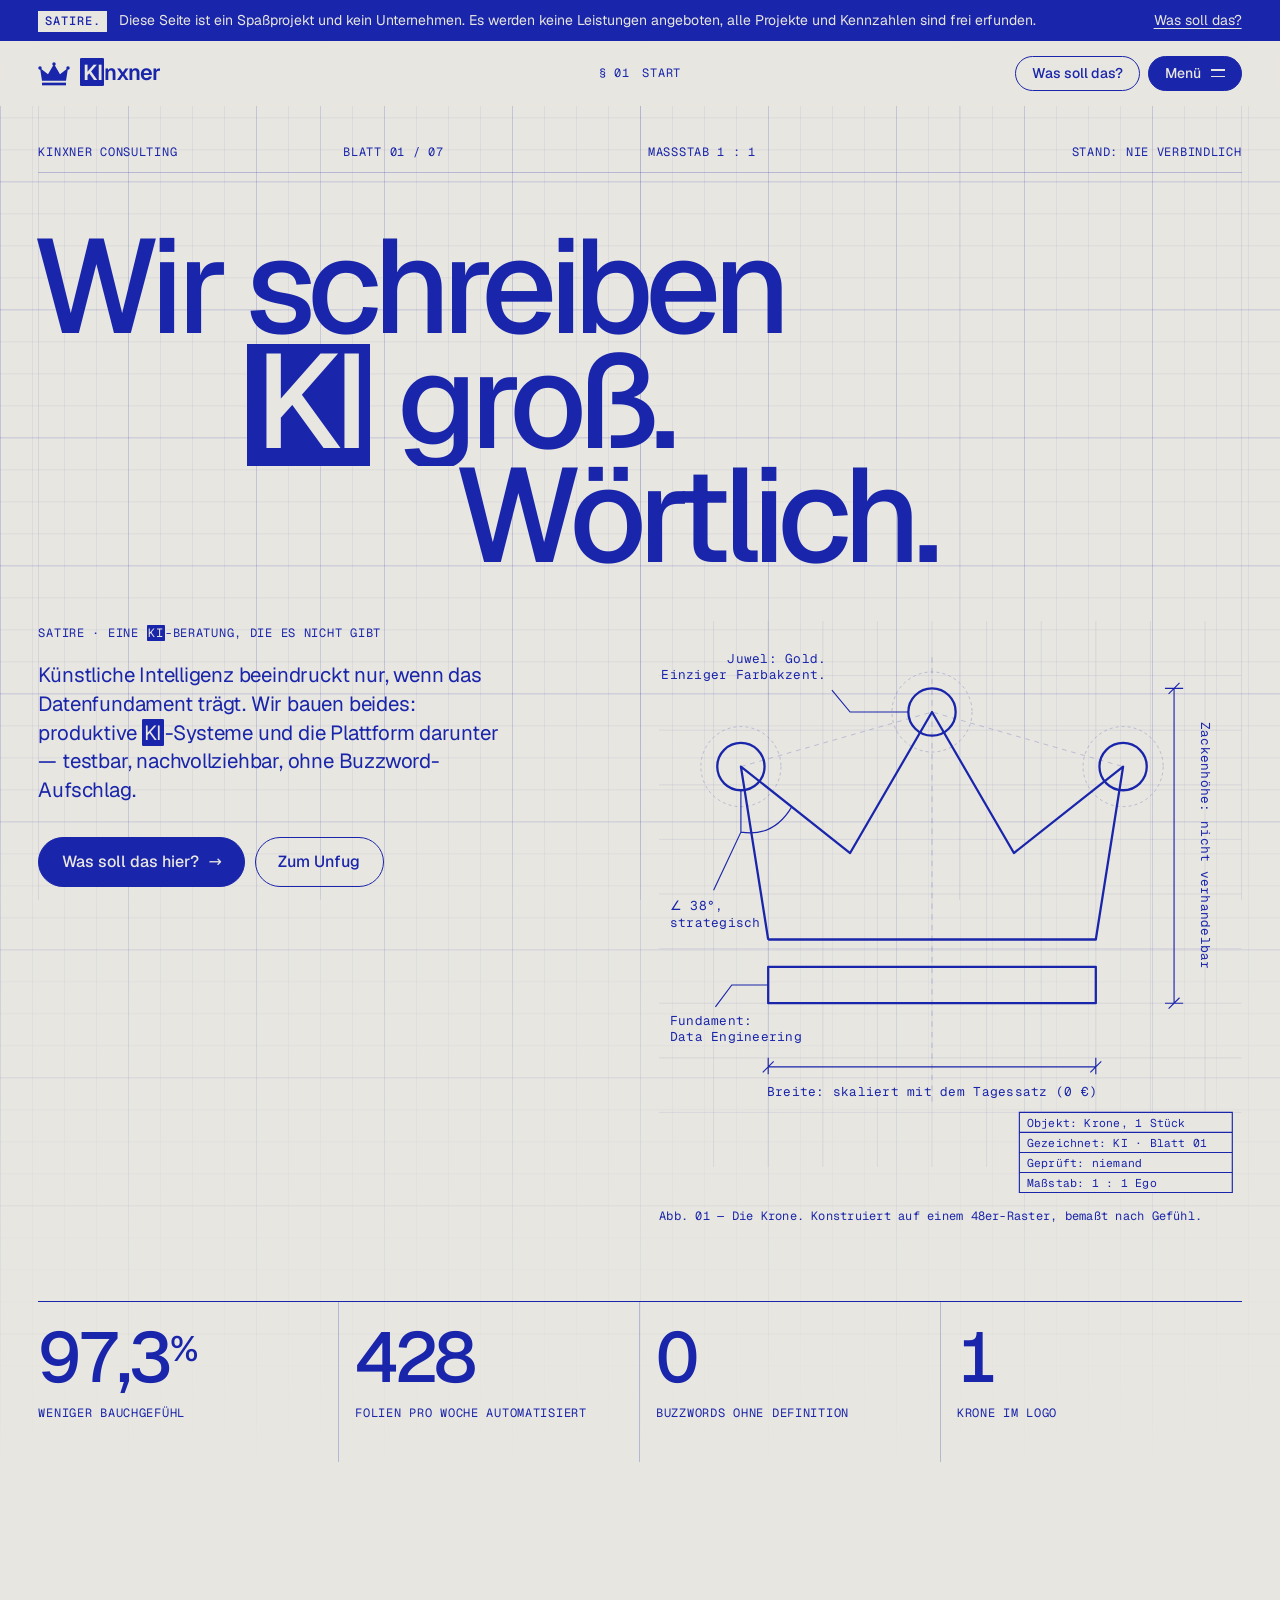
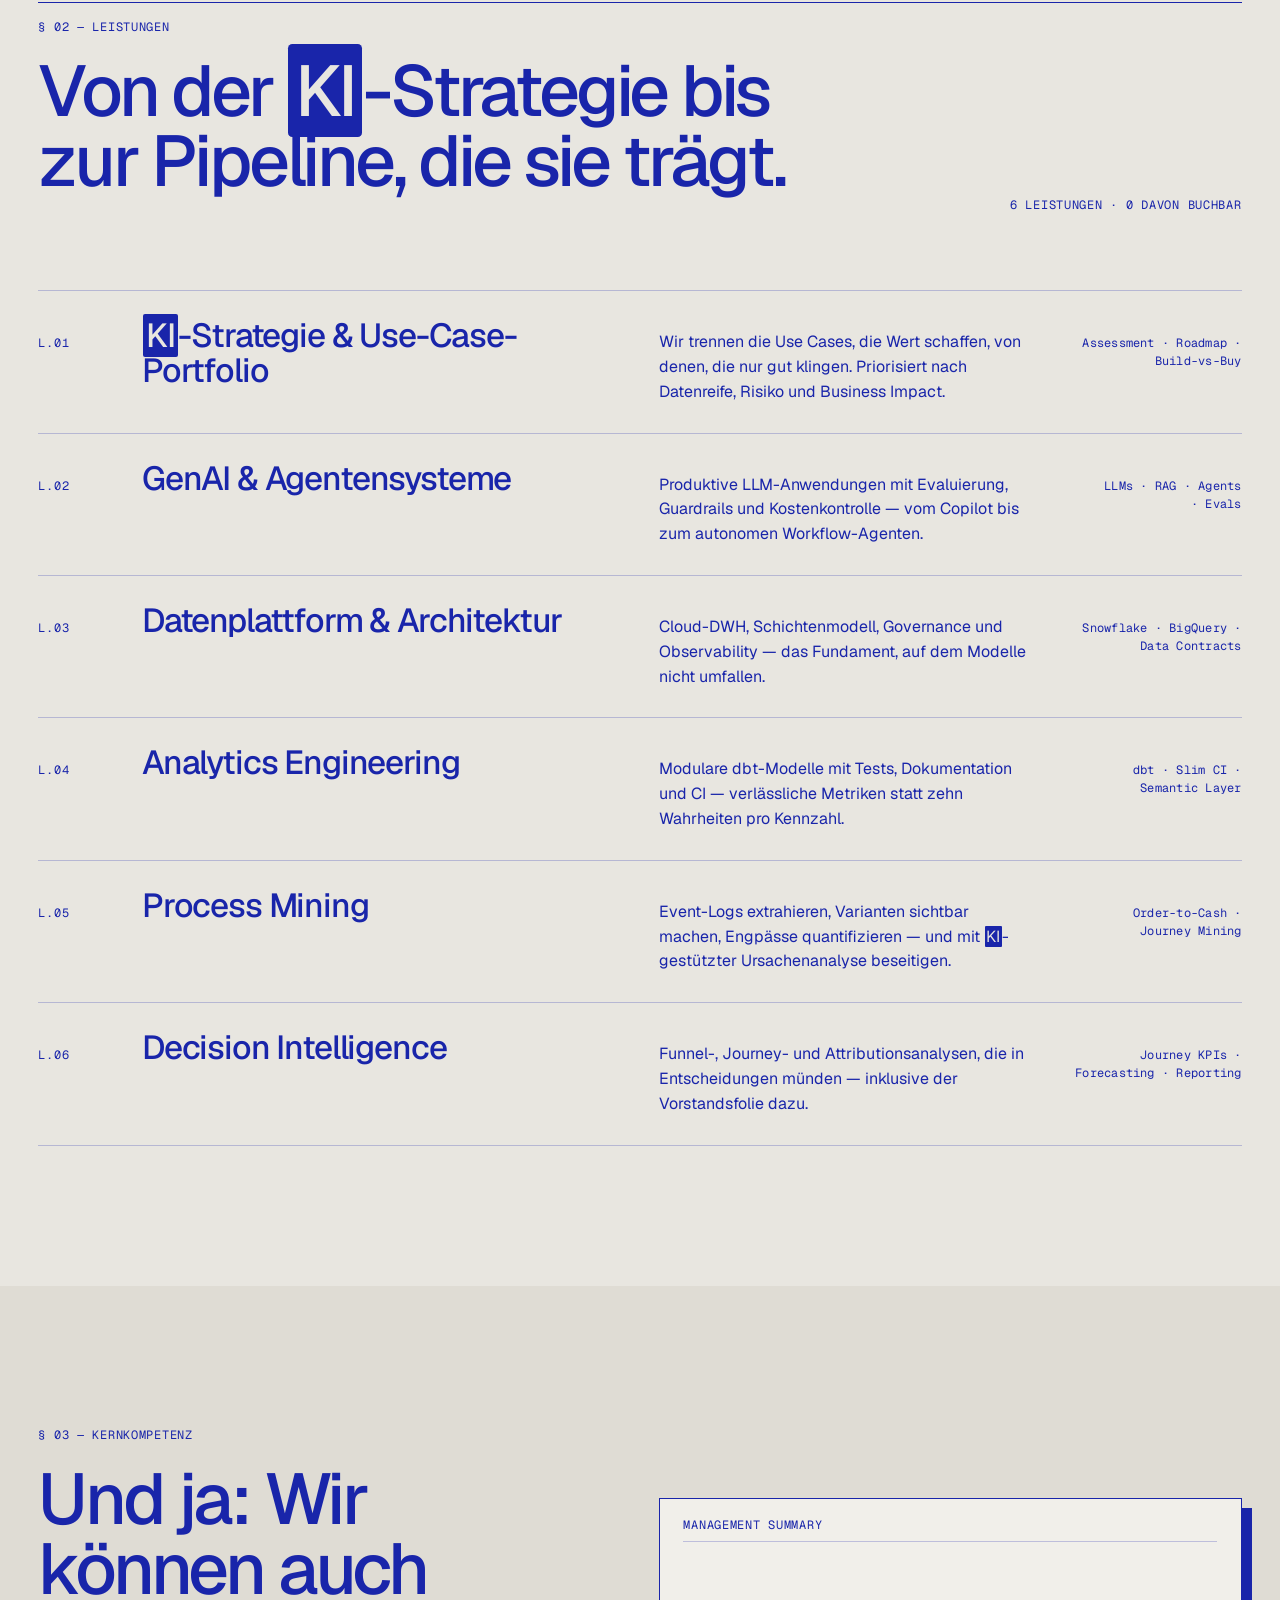
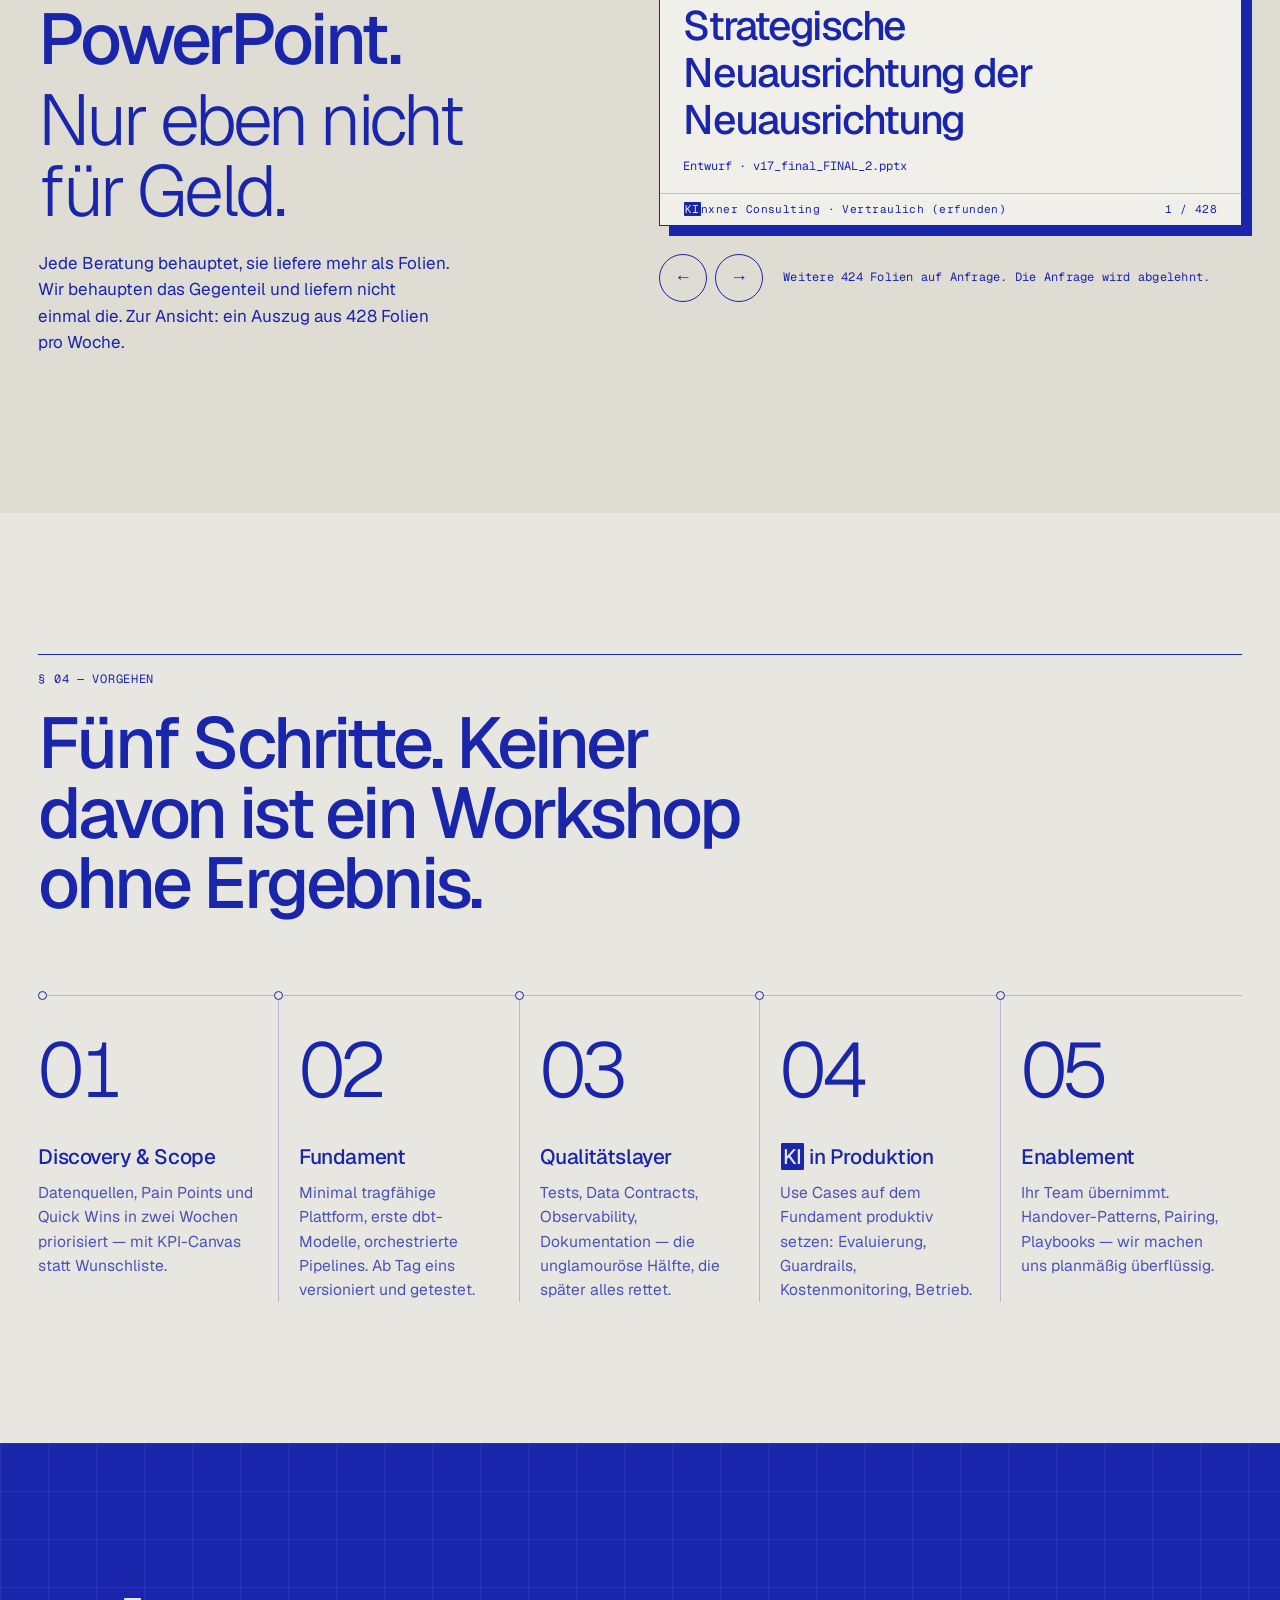
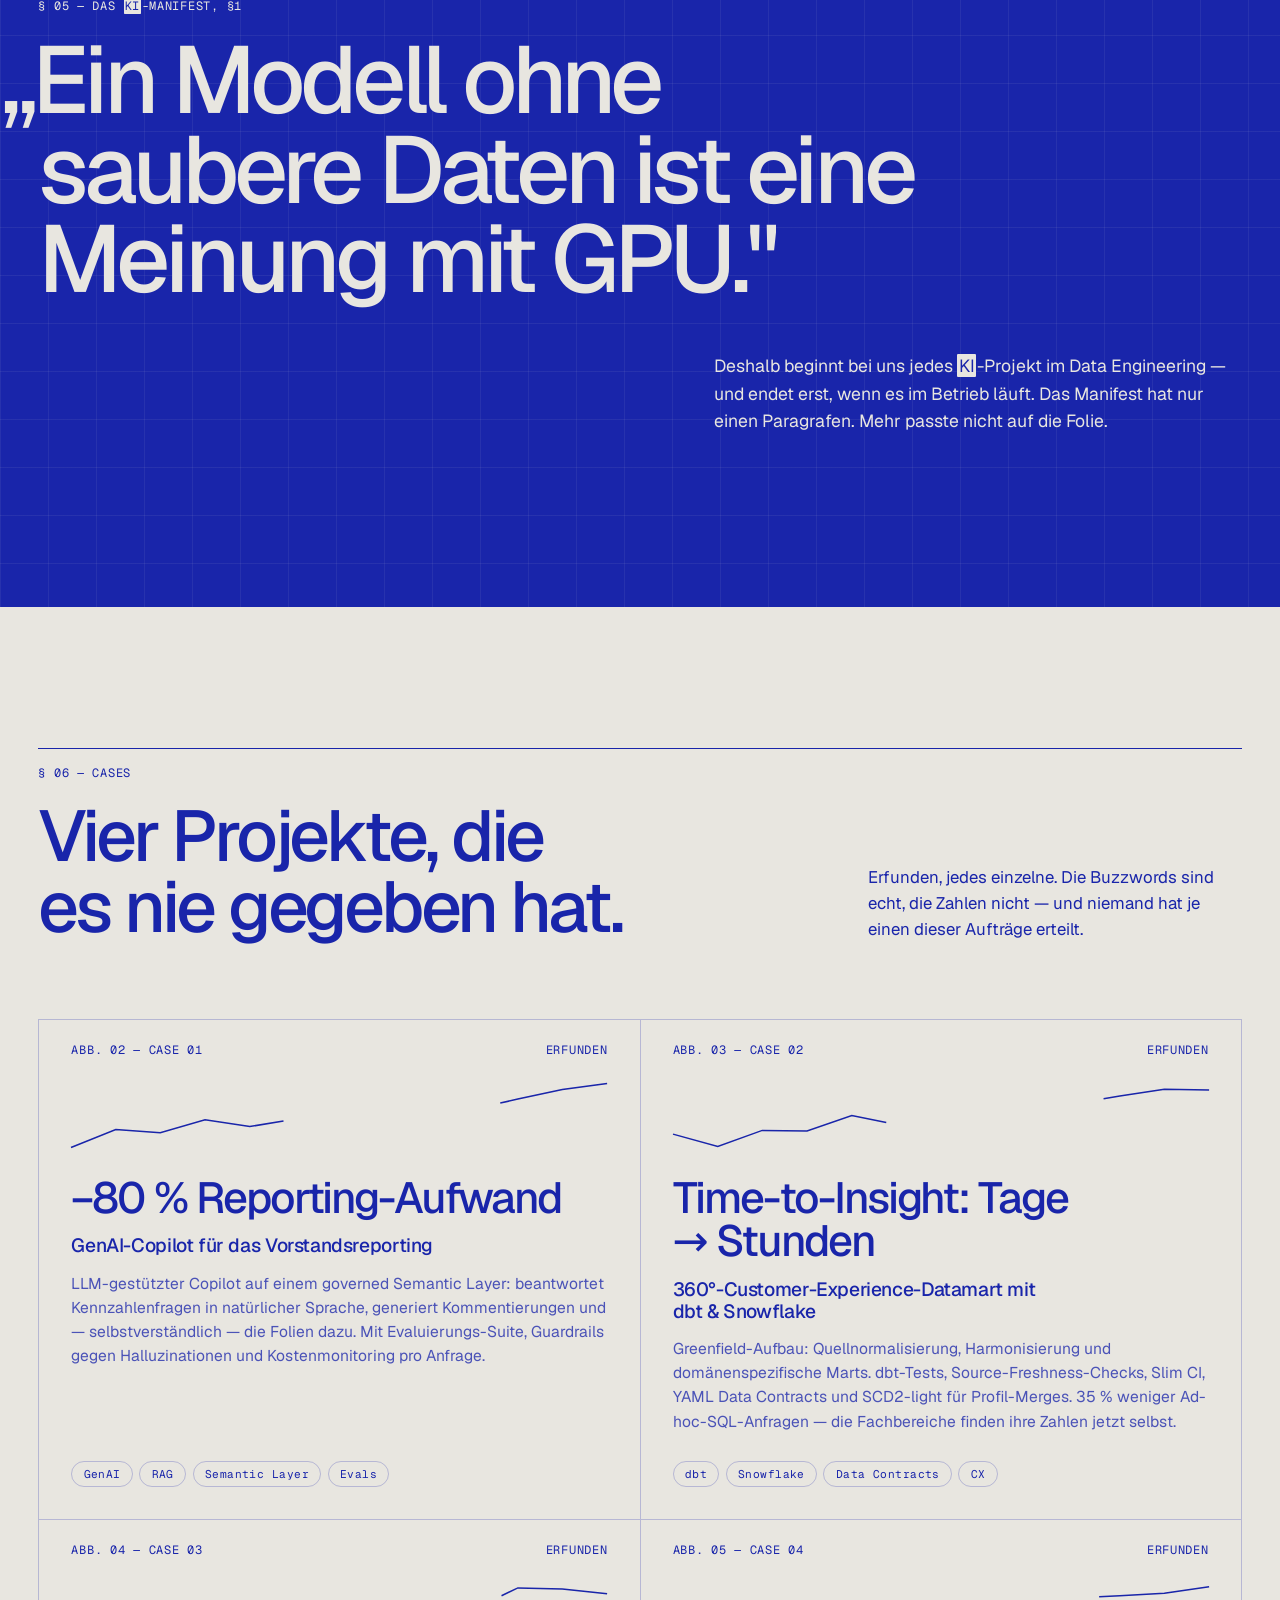
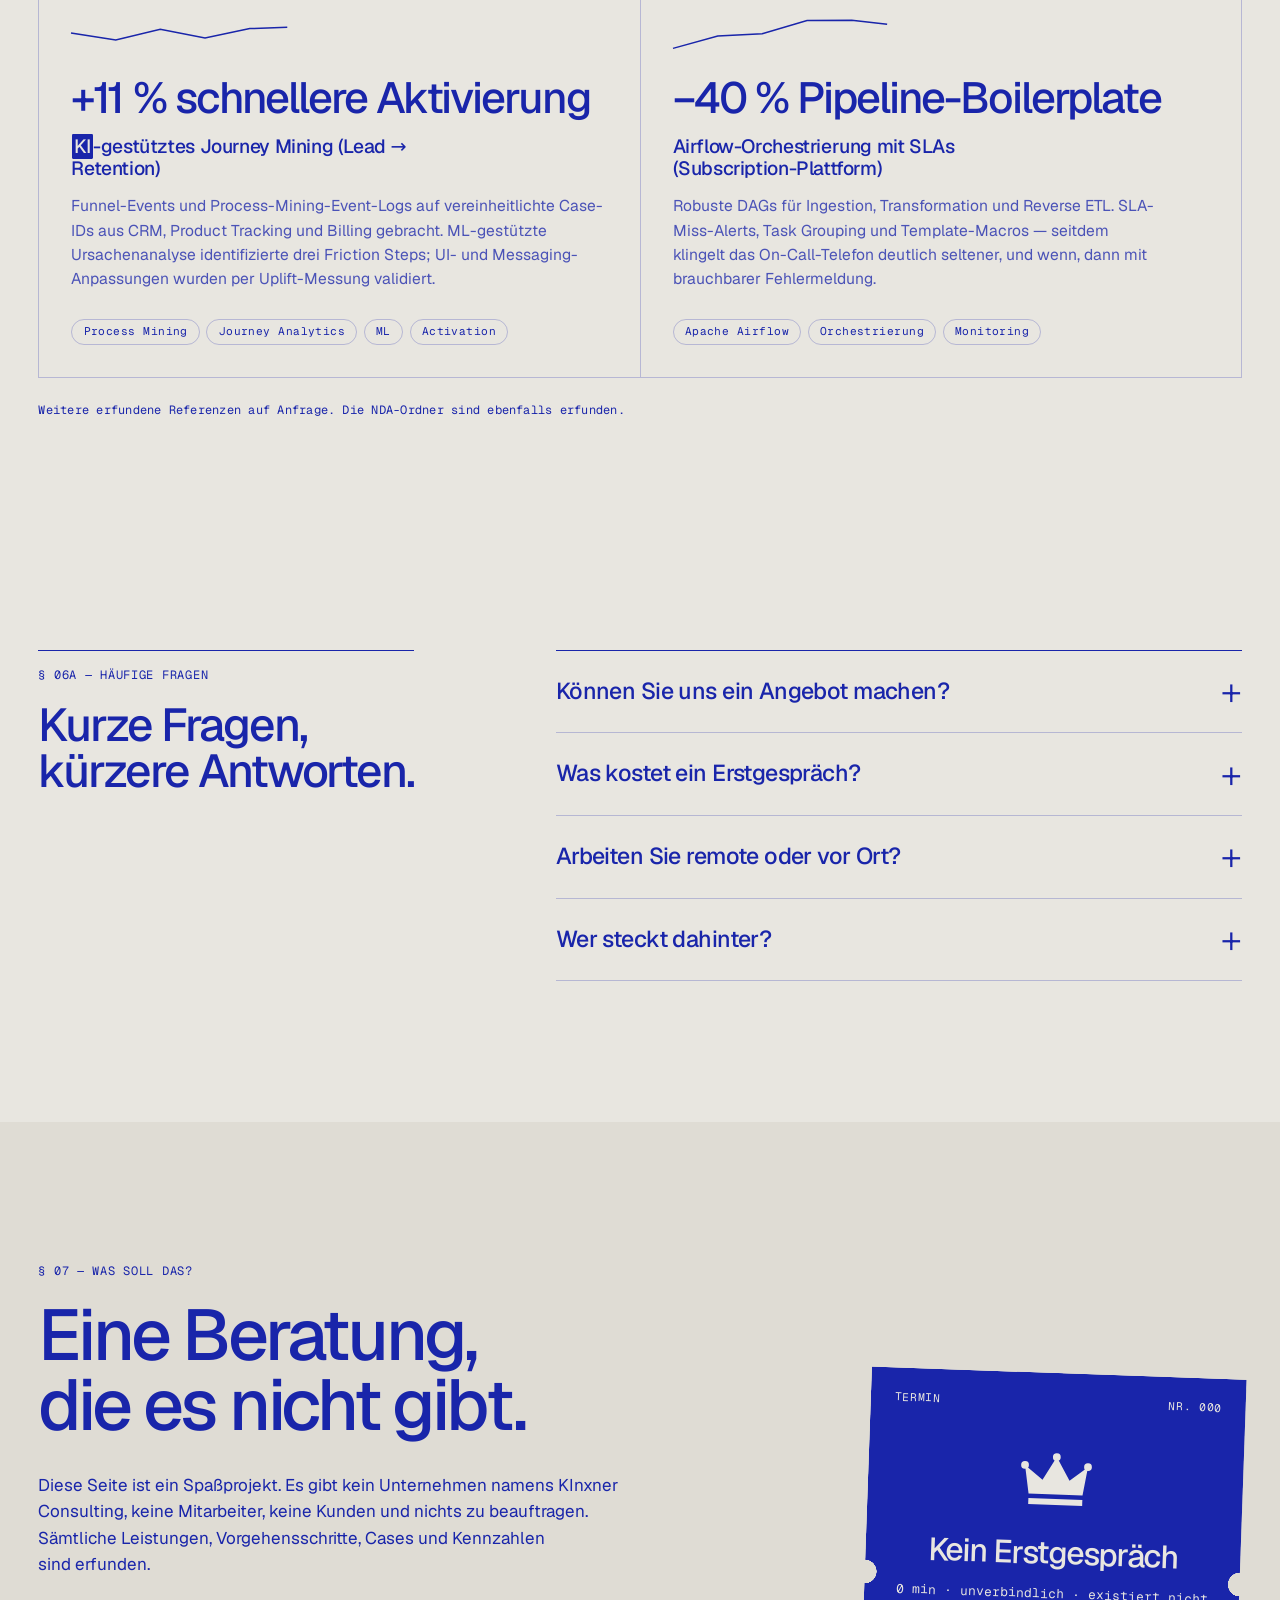
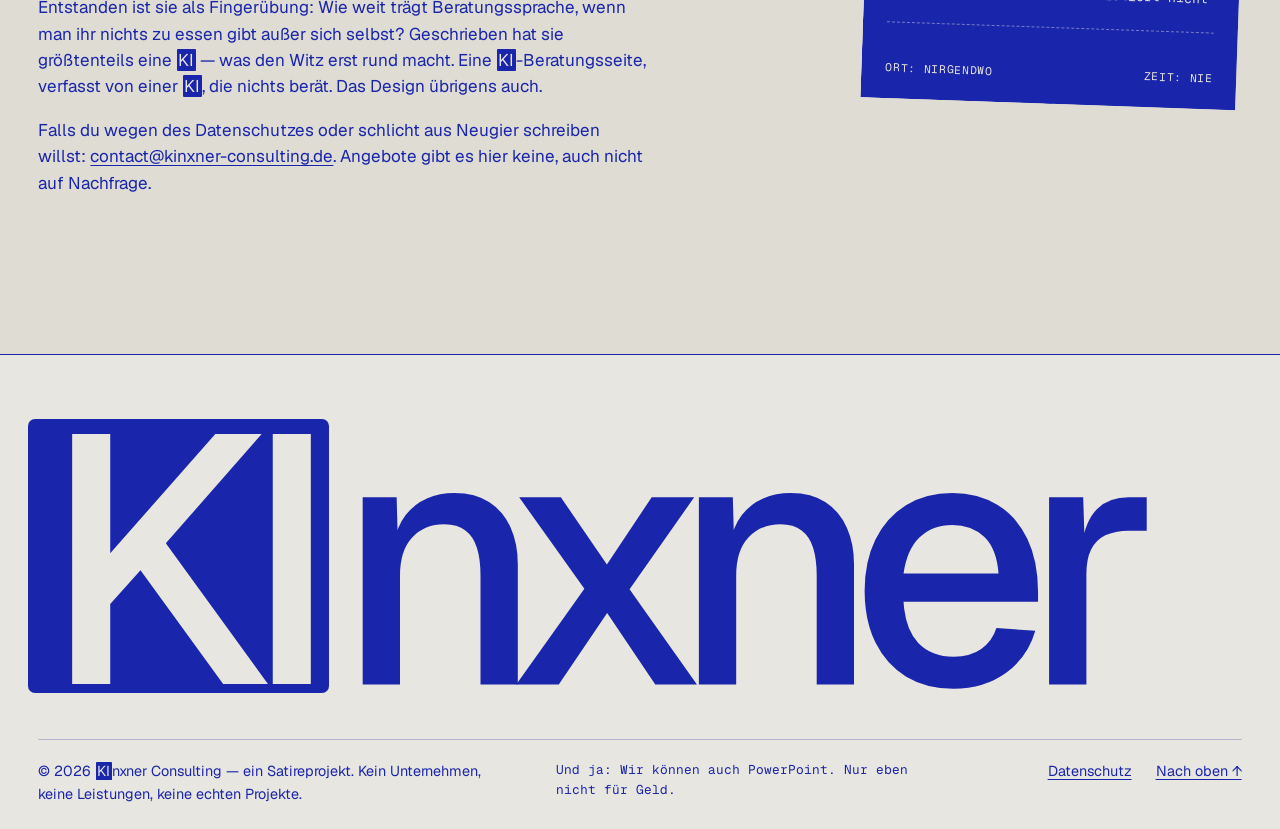
==== index.html @ 02dab85d "Redesign: Blaupause einer Beratung, die es nicht gibt Kompletter Neuentwurf nach dem Vorbild eines A" ====
<!DOCTYPE html>
<html lang="de">
<head>
  <meta charset="UTF-8" />
  <meta name="viewport" content="width=device-width,initial-scale=1" />
  <title>KInxner Consulting — Satire. Eine Beratung, die es nicht gibt.</title>
  <meta name="description" content="Satirisches Spaßprojekt: die Website einer KI-Beratung, die es nicht gibt. Kein Unternehmen, keine Leistungen, keine echten Projekte. Entstanden als Fingerübung mit Claude." />
  <link rel="canonical" href="https://kinxner-consulting.de/" />
  <!-- Eigentumsnachweis fuer die Google Search Console.
       Muss dauerhaft im <head> der Startseite bleiben: Google prueft das Tag
       spaeter erneut, und ohne die Verifizierung verliert die OAuth-App ihre
       Authorized Domain. Nicht entfernen. -->
  <meta name="google-site-verification" content="37TVtqb3Z6b---uzSy0M3xMzxqpeBndF286Ku5GI4yU" />
  <meta name="color-scheme" content="light" />
  <meta name="theme-color" content="#E8E6E0" />
  <!-- Open Graph -->
  <meta property="og:site_name" content="KInxner Consulting" />
  <meta property="og:url" content="https://kinxner-consulting.de/" />
  <meta property="og:title" content="KInxner Consulting — Satire. Eine Beratung, die es nicht gibt." />
  <meta property="og:description" content="Ein Spaßprojekt: Beratungssprache bis zum Anschlag, ohne Beratung dahinter. Kein Unternehmen, keine Leistungen, alle Projekte erfunden." />
  <meta property="og:type" content="website" />
  <meta property="og:image" content="https://kinxner-consulting.de/assets/img/og-image.png" />
  <meta property="og:image:width" content="1200" />
  <meta property="og:image:height" content="630" />
  <meta property="og:image:alt" content="KInxner Consulting – Krone als Blaupause, mit dem Hinweis: Satire, eine Beratung, die es nicht gibt" />
  <meta name="twitter:card" content="summary_large_image" />
  <link rel="preload" href="assets/fonts/geist-latin.woff2" as="font" type="font/woff2" crossorigin />
  <link rel="stylesheet" href="assets/css/style.css" />
  <link rel="icon" href="favicon.svg" type="image/svg+xml" />
  <link rel="icon" type="image/png" sizes="32x32" href="assets/img/favicon-32.png" />
  <link rel="apple-touch-icon" href="assets/img/apple-touch-icon.png" />
  <script>document.documentElement.classList.add('js');</script>
</head>
<body>
  <a class="skip-link" href="#main">Zum Inhalt springen</a>

  <!-- Satire-Hinweis: steht bewusst vor allem anderen und liegt auch über dem Intro. -->
  <aside class="satire-bar" aria-label="Satire-Hinweis">
    <p class="wrap">
      <strong>Satire.</strong>
      <span>Diese Seite ist ein Spaßprojekt und kein Unternehmen. Es werden keine Leistungen angeboten, alle Projekte und Kennzahlen sind frei erfunden.</span>
      <a href="#was-soll-das">Was soll das?</a>
    </p>
  </aside>

  <header class="site-header" id="siteHeader">
    <div class="wrap header-inner">
      <a href="#top" class="brand" aria-label="KInxner Consulting – Startseite">
        <svg class="crown brand__crown" id="brandCrown" viewBox="0 0 48 40" aria-hidden="true" focusable="false">
          <use href="#crown-mark" />
        </svg>
        <span class="brand__word"><span class="ki">KI</span>nxner</span>
      </a>
      <p class="header-index" aria-hidden="true"><span id="sectionIndex">§ 01</span> <span id="sectionName">Start</span></p>
      <div class="header-actions">
        <a href="#was-soll-das" class="pill">Was soll das?</a>
        <button class="menu-btn" id="menuBtn" aria-controls="menuPanel" aria-expanded="false">
          <span class="menu-btn__label">Menü</span>
          <span class="menu-btn__icon" aria-hidden="true"></span>
        </button>
      </div>
    </div>
  </header>

  <nav class="menu" id="menuPanel" aria-label="Hauptnavigation" hidden>
    <div class="menu__inner">
      <p class="label menu__label">Inhaltsverzeichnis <span>· 7 Blätter, 0 Angebote</span></p>
      <ol class="menu__list">
        <li><a href="#services"><span class="menu__no">02</span>Leistungen</a></li>
        <li><a href="#powerpoint"><span class="menu__no">03</span>PowerPoint</a></li>
        <li><a href="#approach"><span class="menu__no">04</span>Vorgehen</a></li>
        <li><a href="#manifest"><span class="menu__no">05</span>Manifest</a></li>
        <li><a href="#cases"><span class="menu__no">06</span>Cases</a></li>
        <li><a href="#was-soll-das"><span class="menu__no">07</span>Was soll das?</a></li>
      </ol>
      <p class="menu__foot label">contact@kinxner-consulting.de — Angebote gibt es keine.</p>
    </div>
  </nav>

  <!-- Die Krone, einmal definiert. Konstruktion: docs/redesign/crown.md -->
  <svg width="0" height="0" class="sr-only" aria-hidden="true" focusable="false">
    <defs>
      <g id="crown-mark">
        <path d="M6 31 3 12l12 9.5L24 6l9 15.5L45 12l-3 19Z" />
        <circle cx="3" cy="12" r="2.6" />
        <circle cx="45" cy="12" r="2.6" />
        <circle class="crown__jewel" cx="24" cy="6" r="2.6" />
        <rect x="6" y="34" width="36" height="4" />
      </g>
    </defs>
  </svg>

  <main id="main">

    <!-- ============ 01 HERO ============ -->
    <section class="hero" id="top" data-index="01" data-name="Start" aria-labelledby="hero-title">
      <canvas class="hero__gl" id="heroGl" aria-hidden="true"></canvas>
      <div class="wrap hero__inner">
        <div class="sheet-meta" aria-hidden="true">
          <span>KInxner Consulting</span>
          <span>Blatt 01 / 07</span>
          <span>Maßstab 1 : 1</span>
          <span>Stand: nie verbindlich</span>
        </div>

        <h1 id="hero-title" class="hero__title">
          <span class="line"><span>Wir schreiben</span></span>
          <span class="line"><span><span class="ki">KI</span> groß.</span></span>
          <span class="line"><span>Wörtlich.</span></span>
        </h1>

        <div class="hero__grid">
          <div class="hero__copy">
            <p class="label">Satire · Eine <span class="ki">KI</span>-Beratung, die es nicht gibt</p>
            <p class="lead">
              Künstliche Intelligenz beeindruckt nur, wenn das Datenfundament trägt.
              Wir bauen beides: produktive <span class="ki">KI</span>-Systeme und die Plattform darunter —
              testbar, nachvollziehbar, ohne Buzzword-Aufschlag.
            </p>
            <div class="cta-group">
              <a href="#was-soll-das" class="btn btn--solid">Was soll das hier? <span aria-hidden="true">→</span></a>
              <a href="#services" class="btn btn--line">Zum Unfug</a>
            </div>
          </div>

          <figure class="blueprint" aria-labelledby="bp-caption">
            <svg class="blueprint__svg" viewBox="0 0 640 632" role="img" aria-labelledby="bp-title">
              <title id="bp-title">Konstruktionszeichnung der KInxner-Krone mit Bemaßung</title>
              <g class="bp-grid" aria-hidden="true">
                <path d="M0 60H640M0 120H640M0 180H640M0 240H640M0 300H640M0 360H640M0 420H640M0 480H640M0 540H640M60 0V600M120 0V600M180 0V600M240 0V600M300 0V600M360 0V600M420 0V600M480 0V600M540 0V600M600 0V600" />
              </g>
              <g class="bp-construct" aria-hidden="true">
                <circle cx="300" cy="100" r="44" pathLength="1" />
                <circle cx="90" cy="160" r="44" pathLength="1" />
                <circle cx="510" cy="160" r="44" pathLength="1" />
                <path d="M90 160 300 100 510 160" pathLength="1" />
                <path d="M300 40V530" pathLength="1" />
              </g>
              <g class="bp-crown">
                <path class="bp-body" d="M120 350 90 160l120 95 90-155 90 155 120-95-30 190Z" pathLength="1" />
                <circle cx="90" cy="160" r="26" pathLength="1" />
                <circle cx="510" cy="160" r="26" pathLength="1" />
                <circle class="bp-jewel" cx="300" cy="100" r="26" pathLength="1" />
                <rect x="120" y="380" width="360" height="40" pathLength="1" />
              </g>
              <g class="bp-dims" aria-hidden="true">
                <path d="M120 480V498M480 480V498M120 490H480M114 496l12-12M474 496l12-12" />
                <path d="M566 74V420M556 74H576M556 420H576M560 80l12-12M560 426l12-12" />
                <path d="M274 100H210L190 76" />
                <path d="M120 400H80L62 424" />
                <path d="M90 186V232Q126 238 146 204M90 232 60 296" />
              </g>
              <g class="bp-labels">
                <text x="300" y="522" text-anchor="middle">Breite: skaliert mit dem Tagessatz (0 €)</text>
                <text x="596" y="247" transform="rotate(90 596 247)" text-anchor="middle">Zackenhöhe: nicht verhandelbar</text>
                <text x="184" y="46" text-anchor="end">Juwel: Gold.</text>
                <text x="184" y="64" text-anchor="end" class="bp-minor">Einziger Farbakzent.</text>
                <text x="12" y="444">Fundament:</text>
                <text x="12" y="462">Data Engineering</text>
                <text x="12" y="318" class="bp-minor">∠ 38°,</text>
                <text x="12" y="336" class="bp-minor">strategisch</text>
              </g>
              <g class="bp-titleblock" aria-hidden="true">
                <path d="M396 540H630V628H396ZM396 562H630M396 584H630M396 606H630" />
                <text x="404" y="556">Objekt: Krone, 1 Stück</text>
                <text x="404" y="578">Gezeichnet: KI · Blatt 01</text>
                <text x="404" y="600">Geprüft: niemand</text>
                <text x="404" y="622">Maßstab: 1 : 1 Ego</text>
              </g>
            </svg>
            <figcaption id="bp-caption" class="label">Abb. 01 — Die Krone. Konstruiert auf einem 48er-Raster, bemaßt nach Gefühl.</figcaption>
          </figure>
        </div>

        <dl class="stats" aria-label="Frei erfundene Kennzahlen">
          <div class="stat">
            <dt>weniger Bauchgefühl</dt>
            <dd><span class="stat__num" data-count="97.3" data-decimals="1">97,3</span><span class="stat__unit">%</span></dd>
          </div>
          <div class="stat">
            <dt>Folien pro Woche automatisiert</dt>
            <dd><span class="stat__num" data-count="428">428</span></dd>
          </div>
          <div class="stat">
            <dt>Buzzwords ohne Definition</dt>
            <dd><span class="stat__num" data-count="0">0</span></dd>
          </div>
          <div class="stat">
            <dt>Krone im Logo</dt>
            <dd><span class="stat__num" data-count="1">1</span></dd>
          </div>
        </dl>
      </div>
    </section>

    <!-- ============ 02 LEISTUNGEN ============ -->
    <section id="services" class="section" data-index="02" data-name="Leistungen" aria-labelledby="services-title">
      <div class="wrap">
        <div class="section-head">
          <p class="label reveal">§ 02 — Leistungen</p>
          <h2 id="services-title" class="reveal">Von der <span class="ki">KI</span>-Strategie bis zur Pipeline, die sie trägt.</h2>
          <p class="section-head__aside label reveal">6 Leistungen · 0 davon buchbar</p>
        </div>
        <ol class="services" role="list">
          <li class="service reveal">
            <span class="service__no">L.01</span>
            <h3 class="service__title"><span class="ki">KI</span>-Strategie &amp; Use-Case-Portfolio</h3>
            <p class="service__desc">Wir trennen die Use Cases, die Wert schaffen, von denen, die nur gut klingen. Priorisiert nach Datenreife, Risiko und Business Impact.</p>
            <p class="service__tags">Assessment · Roadmap · Build-vs-Buy</p>
          </li>
          <li class="service reveal">
            <span class="service__no">L.02</span>
            <h3 class="service__title">GenAI &amp; Agentensysteme</h3>
            <p class="service__desc">Produktive LLM-Anwendungen mit Evaluierung, Guardrails und Kostenkontrolle — vom Copilot bis zum autonomen Workflow-Agenten.</p>
            <p class="service__tags">LLMs · RAG · Agents · Evals</p>
          </li>
          <li class="service reveal">
            <span class="service__no">L.03</span>
            <h3 class="service__title">Datenplattform &amp; Architektur</h3>
            <p class="service__desc">Cloud-DWH, Schichtenmodell, Governance und Observability — das Fundament, auf dem Modelle nicht umfallen.</p>
            <p class="service__tags">Snowflake · BigQuery · Data Contracts</p>
          </li>
          <li class="service reveal">
            <span class="service__no">L.04</span>
            <h3 class="service__title">Analytics Engineering</h3>
            <p class="service__desc">Modulare dbt-Modelle mit Tests, Dokumentation und CI — verlässliche Metriken statt zehn Wahrheiten pro Kennzahl.</p>
            <p class="service__tags">dbt · Slim CI · Semantic Layer</p>
          </li>
          <li class="service reveal">
            <span class="service__no">L.05</span>
            <h3 class="service__title">Process Mining</h3>
            <p class="service__desc">Event-Logs extrahieren, Varianten sichtbar machen, Engpässe quantifizieren — und mit <span class="ki">KI</span>-gestützter Ursachenanalyse beseitigen.</p>
            <p class="service__tags">Order-to-Cash · Journey Mining</p>
          </li>
          <li class="service reveal">
            <span class="service__no">L.06</span>
            <h3 class="service__title">Decision Intelligence</h3>
            <p class="service__desc">Funnel-, Journey- und Attributionsanalysen, die in Entscheidungen münden — inklusive der Vorstandsfolie dazu.</p>
            <p class="service__tags">Journey KPIs · Forecasting · Reporting</p>
          </li>
        </ol>
      </div>
    </section>

    <!-- ============ 03 POWERPOINT ============ -->
    <section id="powerpoint" class="section section--ppt" data-index="03" data-name="PowerPoint" aria-labelledby="ppt-title">
      <div class="wrap ppt">
        <div class="ppt__copy">
          <p class="label reveal">§ 03 — Kernkompetenz</p>
          <h2 id="ppt-title" class="ppt__title reveal">Und ja: Wir können auch PowerPoint.</h2>
          <p class="ppt__punch reveal">Nur eben nicht für Geld.</p>
          <p class="reveal">Jede Beratung behauptet, sie liefere mehr als Folien. Wir behaupten das Gegenteil und liefern nicht einmal die. Zur Ansicht: ein Auszug aus 428 Folien pro Woche.</p>
        </div>

        <div class="deck reveal" id="deck">
          <div class="deck__frame">
            <div class="deck__slides" aria-live="polite">
              <article class="slide is-active" aria-roledescription="Folie" aria-label="Folie 1 von 4">
                <p class="slide__kicker">Management Summary</p>
                <h3 class="slide__h">Strategische Neuausrichtung der Neuausrichtung</h3>
                <p class="slide__sub">Entwurf · v17_final_FINAL_2.pptx</p>
              </article>
              <article class="slide" aria-roledescription="Folie" aria-label="Folie 2 von 4" hidden>
                <p class="slide__kicker">Priorisierung</p>
                <div class="matrix" aria-label="Zwei-mal-zwei-Matrix">
                  <span class="matrix__q">Quick Wins</span>
                  <span class="matrix__q">Big Bets</span>
                  <span class="matrix__q">Folien</span>
                  <span class="matrix__q matrix__q--hot">Noch mehr Folien</span>
                  <span class="matrix__ax matrix__ax--x">Wirkung →</span>
                  <span class="matrix__ax matrix__ax--y">Aufwand →</span>
                </div>
              </article>
              <article class="slide" aria-roledescription="Folie" aria-label="Folie 3 von 4" hidden>
                <p class="slide__kicker">Folien pro Woche, indexiert</p>
                <svg class="slide__chart" viewBox="0 0 300 150" role="img" aria-label="Balkendiagramm, dessen Balken zufällig eine Krone bilden">
                  <path class="chart-axis" d="M20 130H290" />
                  <rect x="40" y="60" width="34" height="70" />
                  <rect x="88" y="92" width="34" height="38" />
                  <rect x="136" y="20" width="34" height="110" class="chart-peak" />
                  <rect x="184" y="92" width="34" height="38" />
                  <rect x="232" y="60" width="34" height="70" />
                </svg>
                <p class="slide__note">Abb. 3: Wachstum. Achsen bewusst unbeschriftet. Ähnlichkeit mit einer Krone rein zufällig.</p>
              </article>
              <article class="slide" aria-roledescription="Folie" aria-label="Folie 4 von 4" hidden>
                <p class="slide__kicker">Nächste Schritte</p>
                <ul class="slide__list">
                  <li>Folgetermin vereinbaren</li>
                  <li>Folgetermin für den Folgetermin vereinbaren</li>
                  <li>Folie 5 erstellen</li>
                </ul>
              </article>
            </div>
            <p class="deck__foot"><span><span class="ki">KI</span>nxner Consulting · Vertraulich (erfunden)</span><span id="deckCount">1 / 428</span></p>
          </div>
          <div class="deck__controls">
            <button class="deck__btn" id="deckPrev" aria-label="Vorherige Folie">←</button>
            <button class="deck__btn" id="deckNext" aria-label="Nächste Folie">→</button>
            <span class="label deck__hint">Weitere 424 Folien auf Anfrage. Die Anfrage wird abgelehnt.</span>
          </div>
        </div>
      </div>
    </section>

    <!-- ============ 04 VORGEHEN ============ -->
    <section id="approach" class="section" data-index="04" data-name="Vorgehen" aria-labelledby="approach-title">
      <div class="wrap">
        <div class="section-head">
          <p class="label reveal">§ 04 — Vorgehen</p>
          <h2 id="approach-title" class="reveal">Fünf Schritte. Keiner davon ist ein Workshop ohne Ergebnis.</h2>
        </div>
        <ol class="steps" role="list">
          <li class="step reveal">
            <span class="step__no">01</span>
            <h3>Discovery &amp; Scope</h3>
            <p>Datenquellen, Pain Points und Quick Wins in zwei Wochen priorisiert — mit KPI-Canvas statt Wunschliste.</p>
          </li>
          <li class="step reveal">
            <span class="step__no">02</span>
            <h3>Fundament</h3>
            <p>Minimal tragfähige Plattform, erste dbt-Modelle, orchestrierte Pipelines. Ab Tag eins versioniert und getestet.</p>
          </li>
          <li class="step reveal">
            <span class="step__no">03</span>
            <h3>Qualitätslayer</h3>
            <p>Tests, Data Contracts, Observability, Dokumentation — die unglamouröse Hälfte, die später alles rettet.</p>
          </li>
          <li class="step reveal">
            <span class="step__no">04</span>
            <h3><span class="ki">KI</span> in Produktion</h3>
            <p>Use Cases auf dem Fundament produktiv setzen: Evaluierung, Guardrails, Kostenmonitoring, Betrieb.</p>
          </li>
          <li class="step reveal">
            <span class="step__no">05</span>
            <h3>Enablement</h3>
            <p>Ihr Team übernimmt. Handover-Patterns, Pairing, Playbooks — wir machen uns planmäßig überflüssig.</p>
          </li>
        </ol>
      </div>
    </section>

    <!-- ============ 05 MANIFEST ============ -->
    <section id="manifest" class="manifest" data-index="05" data-name="Manifest" aria-labelledby="manifest-title">
      <div class="wrap manifest__inner">
        <p class="label reveal">§ 05 — Das <span class="ki">KI</span>-Manifest, §1</p>
        <blockquote class="reveal">
          <p id="manifest-title">„Ein Modell ohne saubere Daten ist eine Meinung mit GPU."</p>
        </blockquote>
        <p class="manifest__note reveal">Deshalb beginnt bei uns jedes <span class="ki">KI</span>-Projekt im Data Engineering — und endet erst, wenn es im Betrieb läuft. Das Manifest hat nur einen Paragrafen. Mehr passte nicht auf die Folie.</p>
      </div>
    </section>

    <!-- ============ 06 CASES ============ -->
    <section id="cases" class="section" data-index="06" data-name="Cases" aria-labelledby="cases-title">
      <div class="wrap">
        <div class="section-head">
          <p class="label reveal">§ 06 — Cases</p>
          <h2 id="cases-title" class="reveal">Vier Projekte, die es nie gegeben hat.</h2>
          <p class="section-head__aside reveal">Erfunden, jedes einzelne. Die Buzzwords sind echt, die Zahlen nicht — und niemand hat je einen dieser Aufträge erteilt.</p>
        </div>
        <div id="projectsGrid" class="cases"></div>
        <template id="projectCardTemplate">
          <article class="case reveal">
            <p class="case__meta"><span class="case__fig"></span><span>erfunden</span></p>
            <svg class="case__chart" viewBox="0 0 200 60" preserveAspectRatio="none" aria-hidden="true" focusable="false"><path class="case__line" /></svg>
            <p class="case__metric"></p>
            <h3 class="case__title"></h3>
            <p class="case__desc"></p>
            <ul class="case__tags" role="list"></ul>
          </article>
        </template>
        <p class="cases__fallback" id="projectsFallback" hidden>Weitere erfundene Referenzen auf Anfrage. Die NDA-Ordner sind ebenfalls erfunden.</p>
        <noscript><p class="cases__fallback">Die Cases werden per JavaScript geladen. Ohne JavaScript bleibt nur die Wahrheit: Es gibt sie nicht.</p></noscript>
        <p class="cases__note label reveal">Weitere erfundene Referenzen auf Anfrage. Die NDA-Ordner sind ebenfalls erfunden.</p>
      </div>
    </section>

    <!-- ============ FAQ ============ -->
    <section id="faq" class="section section--tight" data-index="06a" data-name="Fragen" aria-labelledby="faq-title">
      <div class="wrap faq">
        <div class="section-head section-head--stack">
          <p class="label reveal">§ 06a — Häufige Fragen</p>
          <h2 id="faq-title" class="reveal">Kurze Fragen, kürzere Antworten.</h2>
        </div>
        <div class="faq__list">
          <details class="reveal">
            <summary>Können Sie uns ein Angebot machen?</summary>
            <p>Nein. Auch nicht auf Nachfrage.</p>
          </details>
          <details class="reveal">
            <summary>Was kostet ein Erstgespräch?</summary>
            <p>Nichts. Es findet auch nicht statt.</p>
          </details>
          <details class="reveal">
            <summary>Arbeiten Sie remote oder vor Ort?</summary>
            <p>Weder noch. Das ist unser Alleinstellungsmerkmal.</p>
          </details>
          <details class="reveal">
            <summary>Wer steckt dahinter?</summary>
            <p>Größtenteils eine <span class="ki">KI</span>. Sie hat die Texte geschrieben, die Seite gestaltet und die Krone gezeichnet. Beraten hat sie niemanden.</p>
          </details>
        </div>
      </div>
    </section>

    <!-- ============ 07 WAS SOLL DAS ============ -->
    <section id="was-soll-das" class="section section--alt" data-index="07" data-name="Was soll das?" aria-labelledby="was-soll-das-title">
      <div class="wrap about">
        <div class="about__text">
          <p class="label reveal">§ 07 — Was soll das?</p>
          <h2 id="was-soll-das-title" class="reveal">Eine Beratung, die es nicht gibt.</h2>
          <p class="reveal">
            Diese Seite ist ein Spaßprojekt. Es gibt kein Unternehmen namens KInxner
            Consulting, keine Mitarbeiter, keine Kunden und nichts zu beauftragen.
            Sämtliche Leistungen, Vorgehensschritte, Cases und Kennzahlen sind erfunden.
          </p>
          <p class="reveal">
            Entstanden ist sie als Fingerübung: Wie weit trägt Beratungssprache, wenn man
            ihr nichts zu essen gibt außer sich selbst? Geschrieben hat sie größtenteils
            eine <span class="ki">KI</span> — was den Witz erst rund macht. Eine <span class="ki">KI</span>-Beratungsseite, verfasst von
            einer <span class="ki">KI</span>, die nichts berät. Das Design übrigens auch.
          </p>
          <p class="reveal">
            Falls du wegen des Datenschutzes oder schlicht aus Neugier schreiben willst:
            <a href="mailto:contact@kinxner-consulting.de">contact@kinxner-consulting.de</a>.
            Angebote gibt es hier keine, auch nicht auf Nachfrage.
          </p>
        </div>
        <div class="ticket reveal" aria-hidden="true">
          <p class="ticket__head"><span>Termin</span><span>Nr. 000</span></p>
          <svg class="crown ticket__crown" viewBox="0 0 48 40" focusable="false"><use href="#crown-mark" /></svg>
          <p class="ticket__title">Kein Erstgespräch</p>
          <p class="ticket__line">0 min · unverbindlich · existiert nicht</p>
          <p class="ticket__foot"><span>Ort: nirgendwo</span><span>Zeit: nie</span></p>
        </div>
      </div>
    </section>
  </main>

  <footer class="site-footer">
    <div class="wrap">
      <p class="footer-mark" aria-hidden="true"><span class="ki">KI</span>nxner</p>
      <div class="footer-row">
        <p>&copy; <span id="year">2026</span> <span class="ki">KI</span>nxner Consulting — ein Satireprojekt. Kein Unternehmen, keine Leistungen, keine echten Projekte.</p>
        <p class="footer-egg">Und ja: Wir können auch PowerPoint. Nur eben nicht für Geld.</p>
        <p class="footer-links"><a href="datenschutz.html">Datenschutz</a> <a href="#top" class="back-to-top" id="backToTop">Nach oben ↑</a></p>
      </div>
    </div>
  </footer>

  <script src="assets/js/main.js" defer></script>
</body>
</html>
---- assets/css/style.css ----
/* ==========================================================================
   KInxner Consulting — Design-System
   Duoton: Ultramarin auf Porzellanpapier. Gold existiert genau einmal:
   als Juwel der Krone. Typo: Geist (Display & Text), Geist Mono (Beschriftung).
   Raster: 12 Spalten, sichtbar als Haarlinien — die Seite ist eine Blaupause.
   ========================================================================== */

@font-face {
  font-family: "Geist";
  src: url("../fonts/geist-latin.woff2") format("woff2");
  font-weight: 100 900;
  font-style: normal;
  font-display: swap;
}
@font-face {
  font-family: "Geist Mono";
  src: url("../fonts/geist-mono-latin.woff2") format("woff2");
  font-weight: 100 900;
  font-style: normal;
  font-display: swap;
}

:root {
  --blue: #1925aa;
  --blue-deep: #10197a;
  --paper: #e8e6e0;
  --paper-2: #dfdcd4;
  --paper-3: #f1efea;
  --gold: #c9971f;
  --muted: color-mix(in srgb, var(--blue) 76%, var(--paper));
  --line: color-mix(in srgb, var(--blue) 24%, transparent);
  --line-soft: color-mix(in srgb, var(--blue) 9%, transparent);

  --font: "Geist", ui-sans-serif, system-ui, sans-serif;
  --mono: "Geist Mono", ui-monospace, "SFMono-Regular", monospace;

  --gutter: clamp(1rem, 3vw, 2.5rem);
  --max: 1440px;
  --section: clamp(5rem, 11vw, 10rem);
  --ease: cubic-bezier(0.19, 1, 0.22, 1);
  --ease-in-out: cubic-bezier(0.76, 0, 0.24, 1);
  --header-h: 4rem;
}

/* ==========================================================================
   Basis
   ========================================================================== */

*, *::before, *::after { box-sizing: border-box; }

html {
  scroll-behavior: smooth;
  scroll-padding-top: calc(var(--header-h) + 1rem);
  -webkit-text-size-adjust: 100%;
}

body {
  margin: 0;
  font-family: var(--font);
  font-size: 1.0625rem;
  line-height: 1.55;
  font-weight: 400;
  color: var(--blue);
  background: var(--paper);
  -webkit-font-smoothing: antialiased;
  text-rendering: optimizeLegibility;
  overflow-x: clip;
}

/* Das Raster als Haarlinien über der ganzen Seite */
body::before {
  content: "";
  position: fixed;
  inset: 0;
  pointer-events: none;
  z-index: 0;
  margin-inline: auto;
  max-width: calc(var(--max) + 2 * var(--gutter));
  padding-inline: var(--gutter);
  background:
    linear-gradient(var(--line-soft), var(--line-soft)) left var(--gutter) top 0 / 1px 100% no-repeat,
    linear-gradient(var(--line-soft), var(--line-soft)) right var(--gutter) top 0 / 1px 100% no-repeat,
    linear-gradient(var(--line-soft), var(--line-soft)) 25% 0 / 1px 100% no-repeat,
    linear-gradient(var(--line-soft), var(--line-soft)) 50% 0 / 1px 100% no-repeat,
    linear-gradient(var(--line-soft), var(--line-soft)) 75% 0 / 1px 100% no-repeat;
}

main, .site-footer { position: relative; z-index: 1; }

img, svg { display: block; max-width: 100%; }

a { color: inherit; text-underline-offset: 0.2em; text-decoration-thickness: 1px; }

h1, h2, h3 {
  font-weight: 500;
  line-height: 1;
  letter-spacing: -0.035em;
  margin: 0;
}

h2 {
  font-size: clamp(2.2rem, 5.6vw, 5rem);
  letter-spacing: -0.045em;
  line-height: 0.98;
  max-width: 16ch;
  text-wrap: balance;
}

h3 { font-size: 1.3rem; letter-spacing: -0.02em; line-height: 1.15; }

p { margin: 0 0 1em; text-wrap: pretty; }

.wrap {
  width: 100%;
  max-width: calc(var(--max) + 2 * var(--gutter));
  margin-inline: auto;
  padding-inline: var(--gutter);
}

.label {
  font-family: var(--mono);
  font-size: 0.75rem;
  line-height: 1.4;
  font-weight: 400;
  letter-spacing: 0.06em;
  text-transform: uppercase;
  margin: 0 0 1.25rem;
}

.sr-only {
  position: absolute !important;
  width: 1px; height: 1px;
  overflow: hidden;
  clip: rect(0 0 0 0);
  white-space: nowrap;
}

/* Die KI-Signatur: „KI" steht im Wort als invertiertes Kästchen. */
.ki {
  font-style: normal;
  background: var(--blue);
  color: var(--paper);
  padding: 0 0.1em;
  margin-inline: 0.02em;
  border-radius: 0.06em;
  -webkit-box-decoration-break: clone;
  box-decoration-break: clone;
}
.manifest .ki,
.menu .ki,
.ticket .ki,
.satire-bar .ki { background: var(--paper); color: var(--blue); }

.skip-link {
  position: absolute;
  left: -999px;
  top: 0;
  z-index: 300;
  background: var(--blue);
  color: var(--paper);
  padding: 0.7rem 1rem;
  font-weight: 500;
}
.skip-link:focus { left: 0.5rem; top: 0.5rem; }

:focus-visible {
  outline: 2px solid var(--blue);
  outline-offset: 3px;
}
.manifest :focus-visible,
.menu :focus-visible,
.satire-bar :focus-visible,
.btn--solid:focus-visible { outline-color: var(--gold); }

::selection { background: var(--blue); color: var(--paper); }

/* ==========================================================================
   Satire-Hinweis — immer zuerst, liegt auch über dem Intro
   ========================================================================== */

.satire-bar {
  position: relative;
  z-index: 200;
  background: var(--blue);
  color: var(--paper);
  font-size: 0.875rem;
  line-height: 1.45;
}
.satire-bar p {
  margin: 0;
  padding-block: 0.6rem;
  display: flex;
  flex-wrap: wrap;
  gap: 0.25rem 0.75rem;
  align-items: baseline;
}
.satire-bar strong {
  font-family: var(--mono);
  font-weight: 500;
  font-size: 0.75rem;
  letter-spacing: 0.08em;
  text-transform: uppercase;
  background: var(--paper);
  color: var(--blue);
  padding: 0.1rem 0.4rem;
}
.satire-bar span { flex: 1 1 32rem; }
.satire-bar a { white-space: nowrap; text-decoration: underline; }
.satire-bar a:hover { color: #fff; }

/* ==========================================================================
   Header
   ========================================================================== */

.site-header {
  position: sticky;
  top: 0;
  z-index: 60;
  background: color-mix(in srgb, var(--paper) 88%, transparent);
  -webkit-backdrop-filter: blur(10px);
  backdrop-filter: blur(10px);
  border-bottom: 1px solid transparent;
  transition: border-color 0.4s;
}
.site-header.is-scrolled { border-bottom-color: var(--line); }

.header-inner {
  display: grid;
  grid-template-columns: 1fr auto 1fr;
  align-items: center;
  min-height: var(--header-h);
  gap: 1rem;
}

.brand {
  display: inline-flex;
  align-items: center;
  gap: 0.6rem;
  text-decoration: none;
  justify-self: start;
}
.crown { fill: var(--blue); }
.crown .crown__jewel { fill: var(--gold); }
.brand__crown { width: 2rem; height: auto; flex: none; }
.brand__word {
  font-size: 1.35rem;
  font-weight: 600;
  letter-spacing: -0.04em;
  line-height: 1;
}

.header-index {
  margin: 0;
  font-family: var(--mono);
  font-size: 0.75rem;
  letter-spacing: 0.06em;
  text-transform: uppercase;
  white-space: nowrap;
}
.header-index span:first-child { margin-right: 0.4em; }

.header-actions {
  justify-self: end;
  display: flex;
  align-items: center;
  gap: 0.5rem;
}

.pill,
.menu-btn {
  font: 500 0.875rem/1 var(--font);
  color: var(--blue);
  text-decoration: none;
  border: 1px solid var(--blue);
  border-radius: 999px;
  padding: 0.6rem 1rem;
  background: transparent;
  transition: background 0.3s var(--ease), color 0.3s var(--ease);
}
.pill:hover { background: var(--blue); color: var(--paper); }

.menu-btn {
  display: inline-flex;
  align-items: center;
  gap: 0.6rem;
  cursor: pointer;
  background: var(--blue);
  color: var(--paper);
}
.menu-btn__icon {
  position: relative;
  width: 14px;
  height: 8px;
}
.menu-btn__icon::before,
.menu-btn__icon::after {
  content: "";
  position: absolute;
  left: 0;
  width: 100%;
  height: 1.5px;
  background: currentColor;
  transition: transform 0.4s var(--ease), top 0.4s var(--ease);
}
.menu-btn__icon::before { top: 0; }
.menu-btn__icon::after { top: 6.5px; }
.menu-btn[aria-expanded="true"] .menu-btn__icon::before { top: 3.25px; transform: rotate(45deg); }
.menu-btn[aria-expanded="true"] .menu-btn__icon::after { top: 3.25px; transform: rotate(-45deg); }

/* Vertikales Menü */
.menu {
  position: fixed;
  z-index: 55;
  top: 0;
  right: 0;
  bottom: 0;
  width: min(34rem, 100%);
  background: var(--blue);
  color: var(--paper);
  padding: calc(var(--header-h) + 5rem) var(--gutter) var(--gutter);
  overflow-y: auto;
  transform: translateX(100%);
  transition: transform 0.7s var(--ease);
}
.menu.is-open { transform: none; }
.menu__inner { display: flex; flex-direction: column; min-height: 100%; }
.menu__label span { opacity: 0.7; }
.menu__list {
  list-style: none;
  margin: 0 0 2.5rem;
  padding: 0;
  border-top: 1px solid color-mix(in srgb, var(--paper) 30%, transparent);
}
.menu__list li { border-bottom: 1px solid color-mix(in srgb, var(--paper) 30%, transparent); }
.menu__list a {
  display: flex;
  align-items: baseline;
  gap: 1rem;
  padding: 0.9rem 0;
  font-size: clamp(1.8rem, 4.5vw, 2.6rem);
  font-weight: 500;
  letter-spacing: -0.04em;
  line-height: 1;
  text-decoration: none;
  transition: padding-left 0.5s var(--ease);
}
.menu__list a:hover { padding-left: 0.75rem; }
.menu__no { font: 400 0.75rem/1 var(--mono); letter-spacing: 0.06em; opacity: 0.7; }
.menu__foot { margin-top: auto; opacity: 0.85; text-transform: none; letter-spacing: 0.02em; }
.menu.is-open ~ main,
.menu.is-open ~ .site-footer { pointer-events: none; }
body.menu-open { overflow: hidden; }
body.menu-open .site-header { background: transparent; border-color: transparent; -webkit-backdrop-filter: none; backdrop-filter: none; }
body.menu-open .site-header .brand,
body.menu-open .header-index,
body.menu-open .pill { opacity: 0; pointer-events: none; }
body.menu-open .menu-btn { background: var(--paper); color: var(--blue); border-color: var(--paper); }
.brand, .header-index, .pill { transition: opacity 0.3s; }

/* ==========================================================================
   Buttons
   ========================================================================== */

.btn {
  display: inline-flex;
  align-items: center;
  gap: 0.6rem;
  font: 500 1rem/1 var(--font);
  text-decoration: none;
  padding: 1rem 1.4rem;
  border-radius: 999px;
  border: 1px solid var(--blue);
  transition: background 0.35s var(--ease), color 0.35s var(--ease);
}
.btn--solid { background: var(--blue); color: var(--paper); }
.btn--solid:hover { background: var(--blue-deep); }
.btn--solid span { transition: transform 0.4s var(--ease); }
.btn--solid:hover span { transform: translateX(4px); }
.btn--line { color: var(--blue); }
.btn--line:hover { background: var(--blue); color: var(--paper); }

/* ==========================================================================
   Hero
   ========================================================================== */

.hero {
  position: relative;
  padding: clamp(1.5rem, 3vw, 2.5rem) 0 0;
  overflow: hidden;
  isolation: isolate;
}
.hero::before {
  /* CSS-Fallback für das WebGL-Raster */
  content: "";
  position: absolute;
  inset: 0;
  z-index: -2;
  --g: color-mix(in srgb, var(--blue) 6%, transparent);
  --G: color-mix(in srgb, var(--blue) 12%, transparent);
  background-image:
    linear-gradient(var(--G) 1px, transparent 1px),
    linear-gradient(90deg, var(--G) 1px, transparent 1px),
    linear-gradient(var(--g) 1px, transparent 1px),
    linear-gradient(90deg, var(--g) 1px, transparent 1px);
  background-size: 128px 128px, 128px 128px, 32px 32px, 32px 32px;
  background-position: 0 100%;
  -webkit-mask-image: linear-gradient(to bottom, #000 45%, transparent);
  mask-image: linear-gradient(to bottom, #000 45%, transparent);
}
.hero.has-gl::before { display: none; }
.hero__gl {
  position: absolute;
  inset: 0;
  width: 100%;
  height: 100%;
  z-index: -1;
  pointer-events: none;
  -webkit-mask-image: linear-gradient(to bottom, #000 45%, transparent);
  mask-image: linear-gradient(to bottom, #000 45%, transparent);
}

.sheet-meta {
  display: grid;
  grid-template-columns: repeat(4, 1fr);
  gap: 1rem;
  font: 400 0.75rem/1.3 var(--mono);
  letter-spacing: 0.06em;
  text-transform: uppercase;
  padding-bottom: 0.75rem;
  border-bottom: 1px solid var(--line);
}
.sheet-meta span:nth-child(2) { text-align: left; }
.sheet-meta span:last-child { text-align: right; }

.hero__title {
  font-size: clamp(3.4rem, 10.4vw, 10.5rem);
  font-weight: 500;
  letter-spacing: -0.06em;
  line-height: 0.86;
  margin: clamp(1.75rem, 4.5vw, 3.5rem) 0 clamp(2rem, 4vw, 3rem);
  margin-left: -0.05em;
}
.hero__title .line { display: block; overflow: hidden; padding-bottom: 0.06em; margin-bottom: -0.06em; }
.hero__title .line > span { display: inline-block; }
.hero__title .line:nth-child(2) { padding-left: clamp(0rem, 16.6vw, 16rem); }
.hero__title .line:nth-child(3) { padding-left: clamp(0rem, 33vw, 32rem); }
.hero__title .ki { padding: 0 0.06em; border-radius: 0.04em; }

.hero__grid {
  display: grid;
  grid-template-columns: repeat(12, 1fr);
  gap: var(--gutter);
  align-items: start;
}
.hero__copy { grid-column: 1 / span 5; padding-top: 0.25rem; }
.lead {
  font-size: clamp(1.15rem, 1.6vw, 1.4rem);
  line-height: 1.4;
  letter-spacing: -0.01em;
  max-width: 34ch;
}
.cta-group { display: flex; flex-wrap: wrap; gap: 0.6rem; margin-top: 2rem; }

.blueprint { grid-column: 7 / -1; margin: 0; }
.blueprint__svg { width: 100%; height: auto; overflow: visible; }
.blueprint figcaption { margin: 0.75rem 0 0; text-transform: none; letter-spacing: 0.02em; }

.bp-grid path { stroke: var(--line-soft); stroke-width: 1; fill: none; }
.bp-construct * { fill: none; stroke: var(--line); stroke-width: 1; stroke-dasharray: 0.012 0.012; }
.bp-crown * { fill: color-mix(in srgb, var(--blue) 7%, transparent); stroke: var(--blue); stroke-width: 2.5; stroke-linejoin: round; }
.bp-crown .bp-jewel { fill: var(--gold); stroke: var(--blue); }
.bp-dims path { fill: none; stroke: var(--blue); stroke-width: 1.25; }
.bp-labels text,
.bp-titleblock text {
  font-family: var(--mono);
  font-size: 14px;
  letter-spacing: 0.02em;
  fill: var(--blue);
}
.bp-titleblock path { fill: var(--paper); stroke: var(--blue); stroke-width: 1.25; }
.bp-titleblock text { font-size: 12.5px; }

/* Zeichenanimation */
.js .blueprint.is-drawing .bp-crown * { stroke-dasharray: 1; stroke-dashoffset: 1; fill-opacity: 0; }
.js .blueprint.is-drawing .bp-labels,
.js .blueprint.is-drawing .bp-dims,
.js .blueprint.is-drawing .bp-titleblock,
.js .blueprint.is-drawing .bp-construct { opacity: 0; }
.js .blueprint.is-drawn .bp-crown * {
  stroke-dasharray: 1;
  stroke-dashoffset: 0;
  transition: stroke-dashoffset 1.6s var(--ease-in-out), fill-opacity 0.8s 1.2s;
}
.js .blueprint.is-drawn .bp-construct { opacity: 1; transition: opacity 0.8s 0.2s; }
.js .blueprint.is-drawn .bp-dims { opacity: 1; transition: opacity 0.6s 1.1s; }
.js .blueprint.is-drawn .bp-labels,
.js .blueprint.is-drawn .bp-titleblock { opacity: 1; transition: opacity 0.6s 1.4s; }

/* Kennzahlen */
.stats {
  display: grid;
  grid-template-columns: repeat(4, 1fr);
  margin: clamp(3rem, 6vw, 5rem) 0 0;
  border-top: 1px solid var(--blue);
}
.stat {
  display: flex;
  flex-direction: column;
  padding: 1.25rem 1rem 2.5rem 0;
  border-right: 1px solid var(--line);
}
.stat + .stat { padding-left: 1rem; }
.stat:last-child { border-right: 0; }
.stat dt {
  order: 2;
  font: 400 0.75rem/1.4 var(--mono);
  letter-spacing: 0.06em;
  text-transform: uppercase;
  margin-top: 0.75rem;
}
.stat dd {
  margin: 0;
  font-size: clamp(2.6rem, 5.5vw, 5.2rem);
  font-weight: 500;
  letter-spacing: -0.05em;
  line-height: 1;
  font-variant-numeric: tabular-nums;
}
.stat__unit { font-size: 0.5em; margin-left: 0.05em; vertical-align: 0.6em; }

/* ==========================================================================
   Sektionen
   ========================================================================== */

.section { padding: var(--section) 0; position: relative; }
.section--tight { padding-top: calc(var(--section) * 0.5); }
.section--alt { background: var(--paper-2); }

.section-head {
  display: grid;
  grid-template-columns: repeat(12, 1fr);
  gap: 0 var(--gutter);
  align-items: end;
  padding-top: 1rem;
  border-top: 1px solid var(--blue);
  margin-bottom: clamp(2.5rem, 6vw, 5rem);
}
.section-head .label { grid-column: 1 / -1; }
.section-head h2 { grid-column: 1 / span 8; }
.section-head__aside { grid-column: 9 / -1; margin: 0; max-width: 34ch; justify-self: end; }
p.section-head__aside:not(.label) { font-size: 1.05rem; }
.section-head--stack h2 { grid-column: 1 / -1; }

/* Leistungen — ein Verzeichnis, keine Kacheln */
.services { list-style: none; margin: 0; padding: 0; border-top: 1px solid var(--line); }
.service {
  position: relative;
  display: grid;
  grid-template-columns: repeat(12, 1fr);
  gap: 0.5rem var(--gutter);
  align-items: baseline;
  padding: 1.75rem 0;
  border-bottom: 1px solid var(--line);
  isolation: isolate;
  transition: color 0.5s var(--ease);
}
.service::before {
  content: "";
  position: absolute;
  inset: 0 calc(var(--gutter) * -0.5);
  z-index: -1;
  background: var(--blue);
  transform: scaleY(0);
  transform-origin: bottom;
  transition: transform 0.6s var(--ease);
}
@media (hover: hover) {
  .service:hover { color: var(--paper); }
  .service:hover::before { transform: scaleY(1); }
  .service:hover .ki { background: var(--paper); color: var(--blue); }
}
.service__no { grid-column: 1 / span 1; font: 400 0.75rem/1 var(--mono); letter-spacing: 0.06em; }
.service__title { grid-column: 2 / span 5; font-size: clamp(1.5rem, 2.6vw, 2.3rem); letter-spacing: -0.035em; line-height: 1.05; }
.service__desc { grid-column: 7 / span 4; margin: 0; font-size: 1rem; }
.service__tags { grid-column: 11 / span 2; margin: 0; font: 400 0.75rem/1.5 var(--mono); letter-spacing: 0.02em; text-align: right; }

/* PowerPoint */
.section--ppt { background: var(--paper-2); }
.ppt {
  display: grid;
  grid-template-columns: repeat(12, 1fr);
  gap: var(--gutter);
  align-items: center;
}
.ppt__copy { grid-column: 1 / span 5; }
.ppt__title { max-width: 11ch; }
.ppt__punch {
  font-size: clamp(2.2rem, 5.6vw, 5rem);
  font-weight: 300;
  letter-spacing: -0.05em;
  line-height: 0.98;
  margin: 0.15em 0 1.5rem;
}
.ppt__copy p:last-child { max-width: 38ch; }

.deck { grid-column: 7 / -1; }
.deck__frame {
  position: relative;
  aspect-ratio: 16 / 9;
  background: var(--paper-3);
  border: 1px solid var(--blue);
  box-shadow: 10px 10px 0 var(--blue);
  display: flex;
  flex-direction: column;
  overflow: hidden;
}
.deck__slides { position: relative; flex: 1; }
.slide {
  position: absolute;
  inset: 0;
  padding: clamp(1rem, 3.2%, 2rem) clamp(1rem, 4%, 2.4rem);
  display: flex;
  flex-direction: column;
}
.slide[hidden] { display: none; }
.slide.is-active { animation: slide-in 0.6s var(--ease); }
@keyframes slide-in { from { opacity: 0; transform: translateX(3%); } }
.slide__kicker {
  font: 400 clamp(0.6rem, 1.1vw, 0.75rem)/1.3 var(--mono);
  letter-spacing: 0.06em;
  text-transform: uppercase;
  padding-bottom: 0.5rem;
  border-bottom: 1px solid var(--line);
  margin-bottom: auto;
}
.slide__h { font-size: clamp(1.3rem, 3.2vw, 2.8rem); letter-spacing: -0.045em; max-width: 14ch; margin-top: auto; }
.slide__sub { font: 400 clamp(0.6rem, 1.1vw, 0.75rem)/1.3 var(--mono); margin: 1rem 0 0; }
.slide__list { margin: auto 0; padding-left: 1.2em; font-size: clamp(0.9rem, 1.8vw, 1.5rem); letter-spacing: -0.02em; line-height: 1.35; }
.slide__list li::marker { content: "▪  "; }
.slide__chart { width: 70%; margin: auto auto 0; }
.slide__chart rect { fill: var(--blue); }
.slide__chart .chart-peak { fill: var(--blue-deep); }
.chart-axis { stroke: var(--blue); stroke-width: 1.5; }
.slide__note { font: 400 clamp(0.55rem, 1vw, 0.7rem)/1.3 var(--mono); margin: 0.5rem 0 0; text-align: center; }

.matrix {
  position: relative;
  display: grid;
  grid-template-columns: 1fr 1fr;
  grid-template-rows: 1fr 1fr;
  width: 70%;
  aspect-ratio: 2.2 / 1;
  margin: auto auto 0;
  border-left: 1.5px solid var(--blue);
  border-bottom: 1.5px solid var(--blue);
}
.matrix__q {
  display: grid;
  place-items: center;
  font-size: clamp(0.65rem, 1.3vw, 1rem);
  font-weight: 500;
  border: 1px dashed var(--line);
  margin: -0.5px;
}
.matrix__q--hot { background: var(--blue); color: var(--paper); border-style: solid; }
.matrix__ax { position: absolute; font: 400 clamp(0.5rem, 0.9vw, 0.65rem)/1 var(--mono); text-transform: uppercase; letter-spacing: 0.06em; }
.matrix__ax--x { right: 0; bottom: -1.3em; }
.matrix__ax--y { left: -1.3em; top: 0; transform: rotate(-90deg) translateX(-100%); transform-origin: left top; }

.deck__foot {
  display: flex;
  justify-content: space-between;
  gap: 1rem;
  margin: 0;
  padding: 0.5rem clamp(1rem, 4%, 2.4rem);
  border-top: 1px solid var(--line);
  font: 400 clamp(0.55rem, 1vw, 0.7rem)/1.3 var(--mono);
  letter-spacing: 0.04em;
}
.deck__controls { display: flex; align-items: center; gap: 0.5rem; margin-top: 1.75rem; }
.deck__btn {
  width: 3rem;
  height: 3rem;
  border-radius: 50%;
  border: 1px solid var(--blue);
  background: transparent;
  color: var(--blue);
  font-size: 1.1rem;
  cursor: pointer;
  transition: background 0.3s, color 0.3s;
}
.deck__btn:hover { background: var(--blue); color: var(--paper); }
.deck__hint { margin: 0 0 0 0.75rem; text-transform: none; letter-spacing: 0.02em; }

/* Vorgehen */
.steps {
  list-style: none;
  margin: 0;
  padding: 0;
  display: grid;
  grid-template-columns: repeat(5, 1fr);
  border-top: 1px solid var(--line);
  counter-reset: step;
}
.step {
  position: relative;
  padding: 2.5rem 1.25rem 0 0;
  border-right: 1px solid var(--line);
}
.step + .step { padding-left: 1.25rem; }
.step:last-child { border-right: 0; }
.step::before {
  /* Knoten auf der Linie */
  content: "";
  position: absolute;
  top: -5px;
  left: 0;
  width: 9px;
  height: 9px;
  background: var(--paper);
  border: 1.5px solid var(--blue);
  border-radius: 50%;
}
.step + .step::before { left: -5px; }
.step__no {
  display: block;
  font-size: clamp(3rem, 6vw, 5.5rem);
  font-weight: 300;
  letter-spacing: -0.06em;
  line-height: 0.9;
  margin-bottom: 2.5rem;
  font-variant-numeric: tabular-nums;
}
.step h3 { margin-bottom: 0.75rem; }
.step p { font-size: 0.975rem; margin: 0; color: var(--muted); }

/* Manifest */
.manifest {
  background: var(--blue);
  color: var(--paper);
  padding: calc(var(--section) * 1.1) 0;
  position: relative;
  overflow: hidden;
}
.manifest::after {
  content: "";
  position: absolute;
  inset: 0;
  background-image:
    linear-gradient(color-mix(in srgb, var(--paper) 7%, transparent) 1px, transparent 1px),
    linear-gradient(90deg, color-mix(in srgb, var(--paper) 7%, transparent) 1px, transparent 1px);
  background-size: 48px 48px;
  pointer-events: none;
}
.manifest__inner { position: relative; z-index: 1; }
.manifest blockquote { margin: 0; }
.manifest blockquote p {
  font-size: clamp(2.4rem, 7.4vw, 7.4rem);
  font-weight: 500;
  letter-spacing: -0.055em;
  line-height: 0.95;
  max-width: 15ch;
  margin: 0 0 3rem;
  text-indent: -0.4em;
}
.manifest__note { max-width: 44ch; margin-left: auto; font-size: 1.1rem; }

/* Cases */
.cases {
  display: grid;
  grid-template-columns: repeat(2, 1fr);
  gap: 0;
  border-top: 1px solid var(--line);
  border-left: 1px solid var(--line);
}
.case {
  display: flex;
  flex-direction: column;
  padding: 1.5rem clamp(1.25rem, 2.5vw, 2.25rem) 2rem;
  border-right: 1px solid var(--line);
  border-bottom: 1px solid var(--line);
  background: var(--paper);
  transition: background 0.5s var(--ease);
}
.case:hover { background: var(--paper-3); }
.case__meta {
  display: flex;
  justify-content: space-between;
  font: 400 0.75rem/1 var(--mono);
  letter-spacing: 0.06em;
  text-transform: uppercase;
  margin-bottom: 1.5rem;
}
.case__chart { width: 100%; height: 4.5rem; margin-bottom: 1.5rem; overflow: visible; }
.case__line {
  fill: none;
  stroke: var(--blue);
  stroke-width: 1.5;
  vector-effect: non-scaling-stroke;
  stroke-dasharray: var(--len, 400);
  stroke-dashoffset: 0;
}
.js .case:not(.is-in) .case__line { stroke-dashoffset: var(--len, 400); }
.js .case.is-in .case__line { transition: stroke-dashoffset 1.6s 0.2s var(--ease-in-out); }
.case__metric {
  font-size: clamp(1.8rem, 3.4vw, 3rem);
  font-weight: 500;
  letter-spacing: -0.045em;
  line-height: 1;
  margin: 0 0 1rem;
}
.case__title { margin-bottom: 0.9rem; font-size: 1.2rem; max-width: 30ch; }
.case__desc { font-size: 0.975rem; color: var(--muted); flex: 1; }
.case__tags { list-style: none; display: flex; flex-wrap: wrap; gap: 0.4rem; margin: 0.75rem 0 0; padding: 0; }
.case__tags li {
  font: 400 0.7rem/1 var(--mono);
  letter-spacing: 0.04em;
  border: 1px solid var(--line);
  border-radius: 999px;
  padding: 0.4rem 0.7rem;
}
.cases__fallback { margin-top: 2rem; }
.cases__note { margin-top: 1.5rem; text-transform: none; letter-spacing: 0.02em; }

/* FAQ */
.faq { display: grid; grid-template-columns: repeat(12, 1fr); gap: 0 var(--gutter); }
.faq .section-head { grid-column: 1 / span 4; border-top: 1px solid var(--blue); align-self: start; }
.faq .section-head h2 { font-size: clamp(2rem, 3.6vw, 3.2rem); }
.faq__list { grid-column: 6 / -1; border-top: 1px solid var(--blue); }
.faq details { border-bottom: 1px solid var(--line); }
.faq summary {
  list-style: none;
  cursor: pointer;
  display: flex;
  justify-content: space-between;
  align-items: center;
  gap: 1rem;
  padding: 1.4rem 0;
  font-size: clamp(1.15rem, 1.8vw, 1.5rem);
  font-weight: 500;
  letter-spacing: -0.025em;
}
.faq summary::-webkit-details-marker { display: none; }
.faq summary::after {
  content: "+";
  font-weight: 300;
  font-size: 1.6em;
  line-height: 1;
  transition: transform 0.4s var(--ease);
}
.faq details[open] summary::after { transform: rotate(45deg); }
.faq details p { padding-bottom: 1.4rem; margin: 0; max-width: 52ch; font-size: 1.05rem; }

/* Was soll das? */
.about {
  display: grid;
  grid-template-columns: repeat(12, 1fr);
  gap: var(--gutter);
  align-items: center;
}
.about__text { grid-column: 1 / span 7; }
.about__text h2 { margin-bottom: 2rem; }
.about__text p:not(.label) { max-width: 56ch; }
.ticket {
  grid-column: 9 / -1;
  background: var(--blue);
  color: var(--paper);
  padding: 1.5rem;
  display: flex;
  flex-direction: column;
  align-items: center;
  text-align: center;
  rotate: 2deg;
  box-shadow: 10px 10px 0 color-mix(in srgb, var(--blue) 25%, transparent);
  -webkit-mask: radial-gradient(circle 12px at 0 62%, #0000 98%, #000) left / 51% 100% no-repeat,
                radial-gradient(circle 12px at 100% 62%, #0000 98%, #000) right / 51% 100% no-repeat;
  mask: radial-gradient(circle 12px at 0 62%, #0000 98%, #000) left / 51% 100% no-repeat,
        radial-gradient(circle 12px at 100% 62%, #0000 98%, #000) right / 51% 100% no-repeat;
}
.ticket__head,
.ticket__foot {
  align-self: stretch;
  display: flex;
  justify-content: space-between;
  font: 400 0.7rem/1 var(--mono);
  letter-spacing: 0.06em;
  text-transform: uppercase;
  margin: 0;
}
.ticket__crown { width: 4.5rem; margin: 2.5rem 0 1.25rem; fill: var(--paper); }
.ticket__title { font-size: 2rem; font-weight: 500; letter-spacing: -0.04em; margin: 0 0 0.4rem; }
.ticket__line { font: 400 0.8rem/1.5 var(--mono); margin: 0 0 2.5rem; padding-bottom: 1.5rem; border-bottom: 1px dashed color-mix(in srgb, var(--paper) 45%, transparent); align-self: stretch; }

/* ==========================================================================
   Footer
   ========================================================================== */

.site-footer {
  border-top: 1px solid var(--blue);
  padding: clamp(2rem, 5vw, 4rem) 0 1.5rem;
  overflow: hidden;
}
.footer-mark {
  font-size: clamp(5rem, 27.5vw, 26.5rem);
  font-weight: 500;
  letter-spacing: -0.075em;
  line-height: 0.8;
  margin: 0 0 clamp(1.5rem, 3vw, 2.5rem) -0.05em;
  white-space: nowrap;
}
.footer-mark .ki { display: inline-block; line-height: 0.74; padding: 0.03em 0.04em 0.01em; border-radius: 0.02em; }
.footer-row {
  display: grid;
  grid-template-columns: repeat(12, 1fr);
  gap: 1rem var(--gutter);
  padding-top: 1.25rem;
  border-top: 1px solid var(--line);
  font-size: 0.9rem;
}
.footer-row p { margin: 0; }
.footer-row > p:first-child { grid-column: 1 / span 5; }
.footer-egg { grid-column: 6 / span 4; font-family: var(--mono); font-size: 0.8rem; }
.footer-links { grid-column: 10 / -1; display: flex; justify-content: flex-end; gap: 1.5rem; }

/* ==========================================================================
   Intro: Krone zeichnet sich und wandert in die Navigation
   ========================================================================== */

.intro {
  position: fixed;
  inset: 0;
  z-index: 150; /* unter dem Satire-Hinweis (200) */
  display: grid;
  place-items: center;
  background: var(--paper);
  cursor: pointer;
  transition: background-color 0.5s 0.45s, opacity 0.4s 0.8s;
}
.intro__crown {
  width: clamp(7rem, 16vw, 11rem);
  overflow: visible;
  transform-origin: 0 0;
  transition: transform 0.85s var(--ease-in-out);
}
.intro__crown * {
  fill: var(--blue);
  fill-opacity: 0;
  stroke: var(--blue);
  stroke-width: 0.6;
  stroke-dasharray: 1;
  stroke-dashoffset: 1;
  animation: intro-draw 0.7s var(--ease-in-out) forwards, intro-fill 0.25s 0.6s forwards;
}
.intro__crown .crown__jewel { fill: var(--gold); }
.intro__label {
  position: absolute;
  left: 50%;
  bottom: 12vh;
  translate: -50% 0;
  margin: 0;
  opacity: 0.8;
  white-space: nowrap;
}
@keyframes intro-draw { to { stroke-dashoffset: 0; } }
@keyframes intro-fill { to { fill-opacity: 1; stroke-width: 0; } }
.intro.is-leaving { background-color: transparent; pointer-events: none; }
.intro.is-leaving .intro__label { opacity: 0; transition: opacity 0.2s; }
.intro.is-done { opacity: 0; }
.js.intro-running .brand__crown { opacity: 0; }

/* ==========================================================================
   Bewegung: Reveals
   ========================================================================== */

.js .reveal {
  opacity: 0;
  transform: translateY(24px);
  transition: opacity 0.9s var(--ease), transform 0.9s var(--ease);
}
.js .reveal.is-in { opacity: 1; transform: none; }

.js .hero__title .line > span { transform: translateY(105%); }
.js .hero.is-in .hero__title .line > span { transform: none; transition: transform 1.1s var(--ease); }
.js .hero.is-in .hero__title .line:nth-child(2) > span { transition-delay: 0.08s; }
.js .hero.is-in .hero__title .line:nth-child(3) > span { transition-delay: 0.16s; }

@media (prefers-reduced-motion: reduce) {
  html { scroll-behavior: auto; }
  *, *::before, *::after { animation: none !important; transition: none !important; }
  .js .reveal { opacity: 1; transform: none; }
  .js .hero__title .line > span { transform: none; }
  .js .blueprint .bp-crown * { stroke-dashoffset: 0 !important; fill-opacity: 1 !important; }
  .js .blueprint .bp-labels, .js .blueprint .bp-dims, .js .blueprint .bp-titleblock, .js .blueprint .bp-construct { opacity: 1 !important; }
  .js .case .case__line { stroke-dashoffset: 0 !important; }
}

/* ==========================================================================
   Responsiv
   ========================================================================== */

@media (max-width: 1080px) {
  .service__title { grid-column: 2 / span 6; }
  .service__desc { grid-column: 8 / -1; }
  .service__tags { grid-column: 8 / -1; text-align: left; }
  .steps { grid-template-columns: repeat(3, 1fr); row-gap: 3rem; }
  .step:nth-child(3) { border-right: 0; }
  .step:nth-child(4) { padding-left: 0; }
  .step:nth-child(4)::before { left: 0; }
}

@media (max-width: 880px) {
  :root { --header-h: 3.5rem; }
  .header-index { display: none; }
  .header-inner { grid-template-columns: 1fr auto; }
  .hero__copy, .blueprint, .ppt__copy, .deck, .about__text, .ticket,
  .faq .section-head, .faq__list { grid-column: 1 / -1; }
  .blueprint { margin-top: 2rem; }
  .hero__title .line:nth-child(2) { padding-left: 0; }
  .hero__title .line:nth-child(3) { padding-left: 0; }
  .sheet-meta { grid-template-columns: 1fr 1fr; row-gap: 0.25rem; }
  .sheet-meta span:nth-child(2), .sheet-meta span:last-child { text-align: right; }
  .stats { grid-template-columns: 1fr 1fr; }
  .stat:nth-child(2) { border-right: 0; }
  .stat:nth-child(3) { padding-left: 0; border-top: 1px solid var(--line); }
  .stat:nth-child(4) { border-top: 1px solid var(--line); }
  .section-head h2, .section-head__aside { grid-column: 1 / -1; justify-self: start; }
  .section-head__aside { margin-top: 1.5rem; }
  .service { padding: 1.4rem 0; }
  .service__no { grid-column: 1 / -1; }
  .service__title, .service__desc, .service__tags { grid-column: 1 / -1; }
  .deck { margin-top: 2rem; }
  .cases { grid-template-columns: 1fr; }
  .faq__list { margin-top: 0; }
  .faq .section-head { margin-bottom: 2rem; }
  .ticket { max-width: 22rem; justify-self: center; margin-top: 2rem; }
  .footer-row > p:first-child, .footer-egg, .footer-links { grid-column: 1 / -1; justify-content: flex-start; }
}

@media (max-width: 640px) {
  .steps { grid-template-columns: 1fr; border-top: 0; border-left: 1px solid var(--line); }
  .step, .step + .step { padding: 0 0 0 1.5rem; border-right: 0; }
  .step::before, .step + .step::before, .step:nth-child(4)::before { top: 0.4rem; left: -5px; }
  .step__no { margin-bottom: 1rem; font-size: 2.6rem; }
  .pill { display: none; }
  .hero__title { font-size: 15.2vw; }
  .deck__frame { box-shadow: 6px 6px 0 var(--blue); }
  .bp-minor, .bp-titleblock { display: none; }
  .bp-labels text { font-size: 20px; }
  .deck__hint { margin-left: 0.25rem; }
  .satire-bar { font-size: 0.8125rem; }
  body::before {
    background:
      linear-gradient(var(--line-soft), var(--line-soft)) left var(--gutter) top 0 / 1px 100% no-repeat,
      linear-gradient(var(--line-soft), var(--line-soft)) right var(--gutter) top 0 / 1px 100% no-repeat,
      linear-gradient(var(--line-soft), var(--line-soft)) 50% 0 / 1px 100% no-repeat;
  }
}
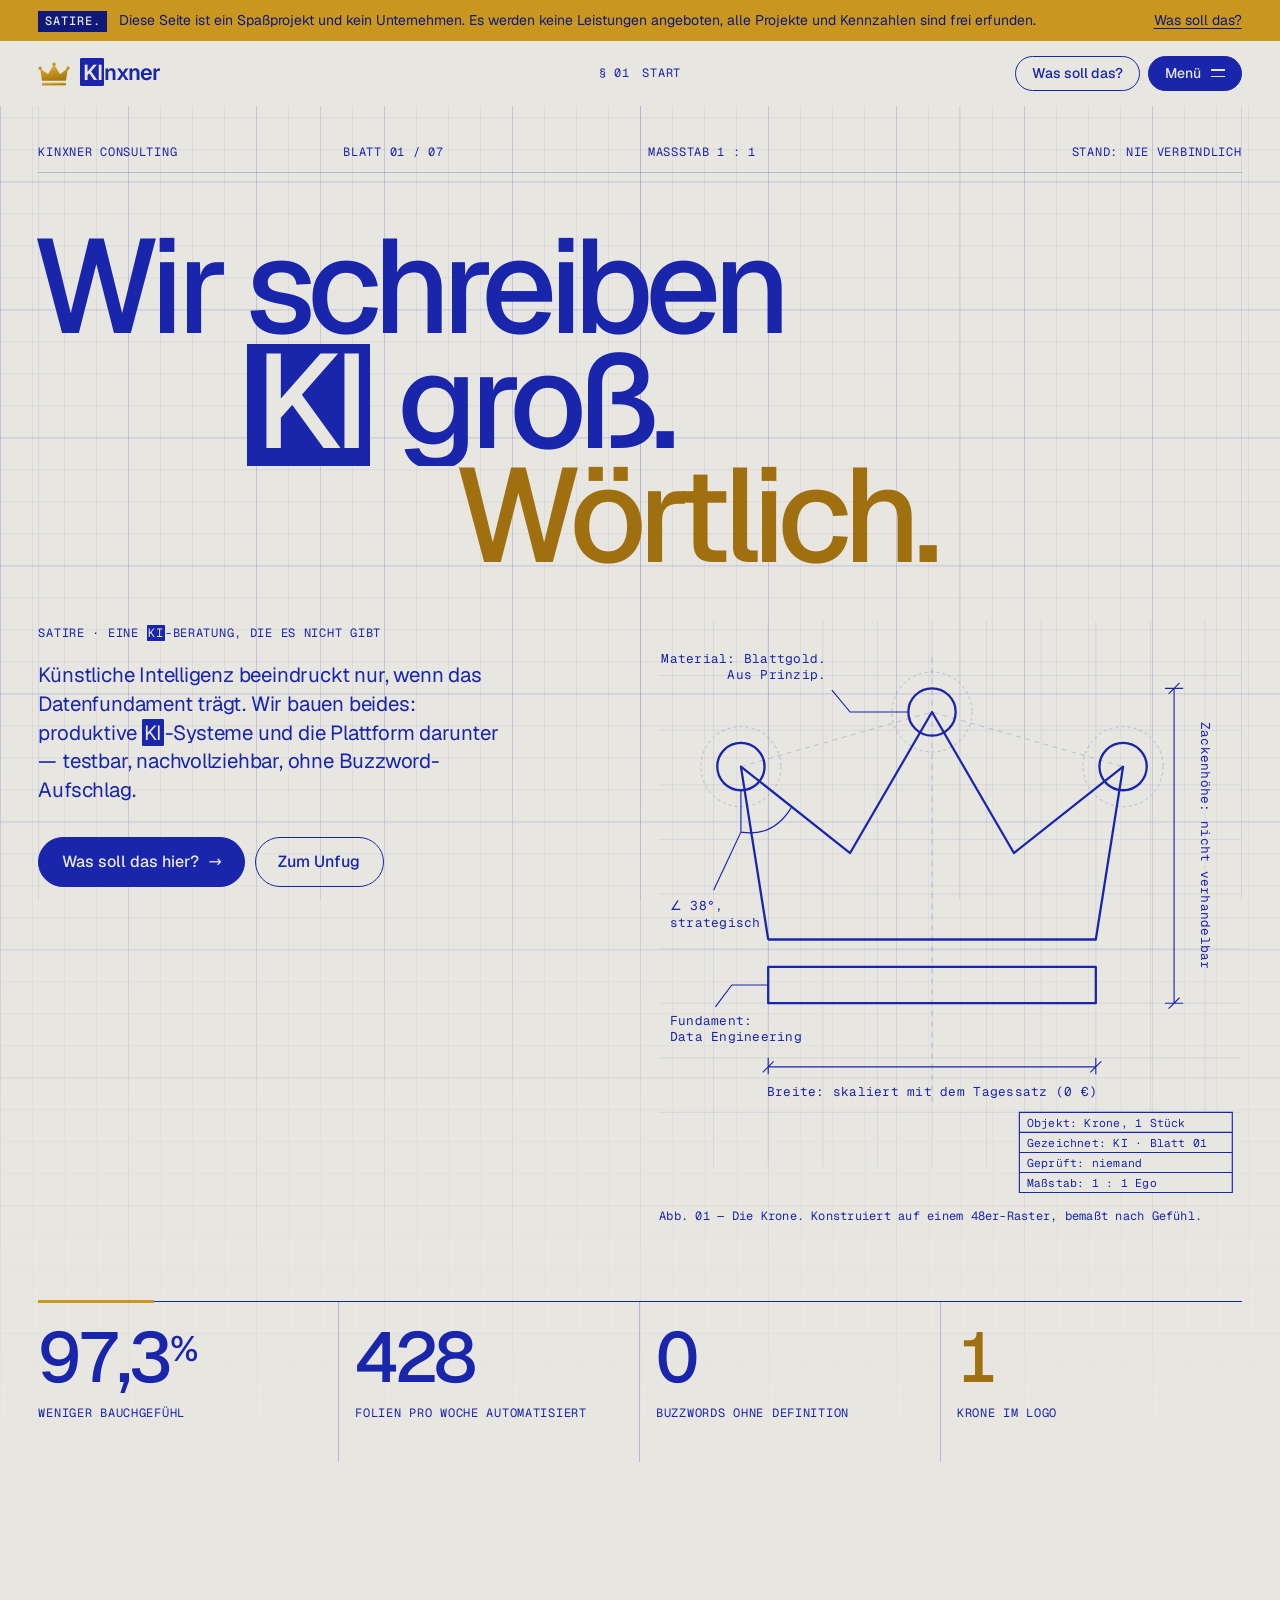
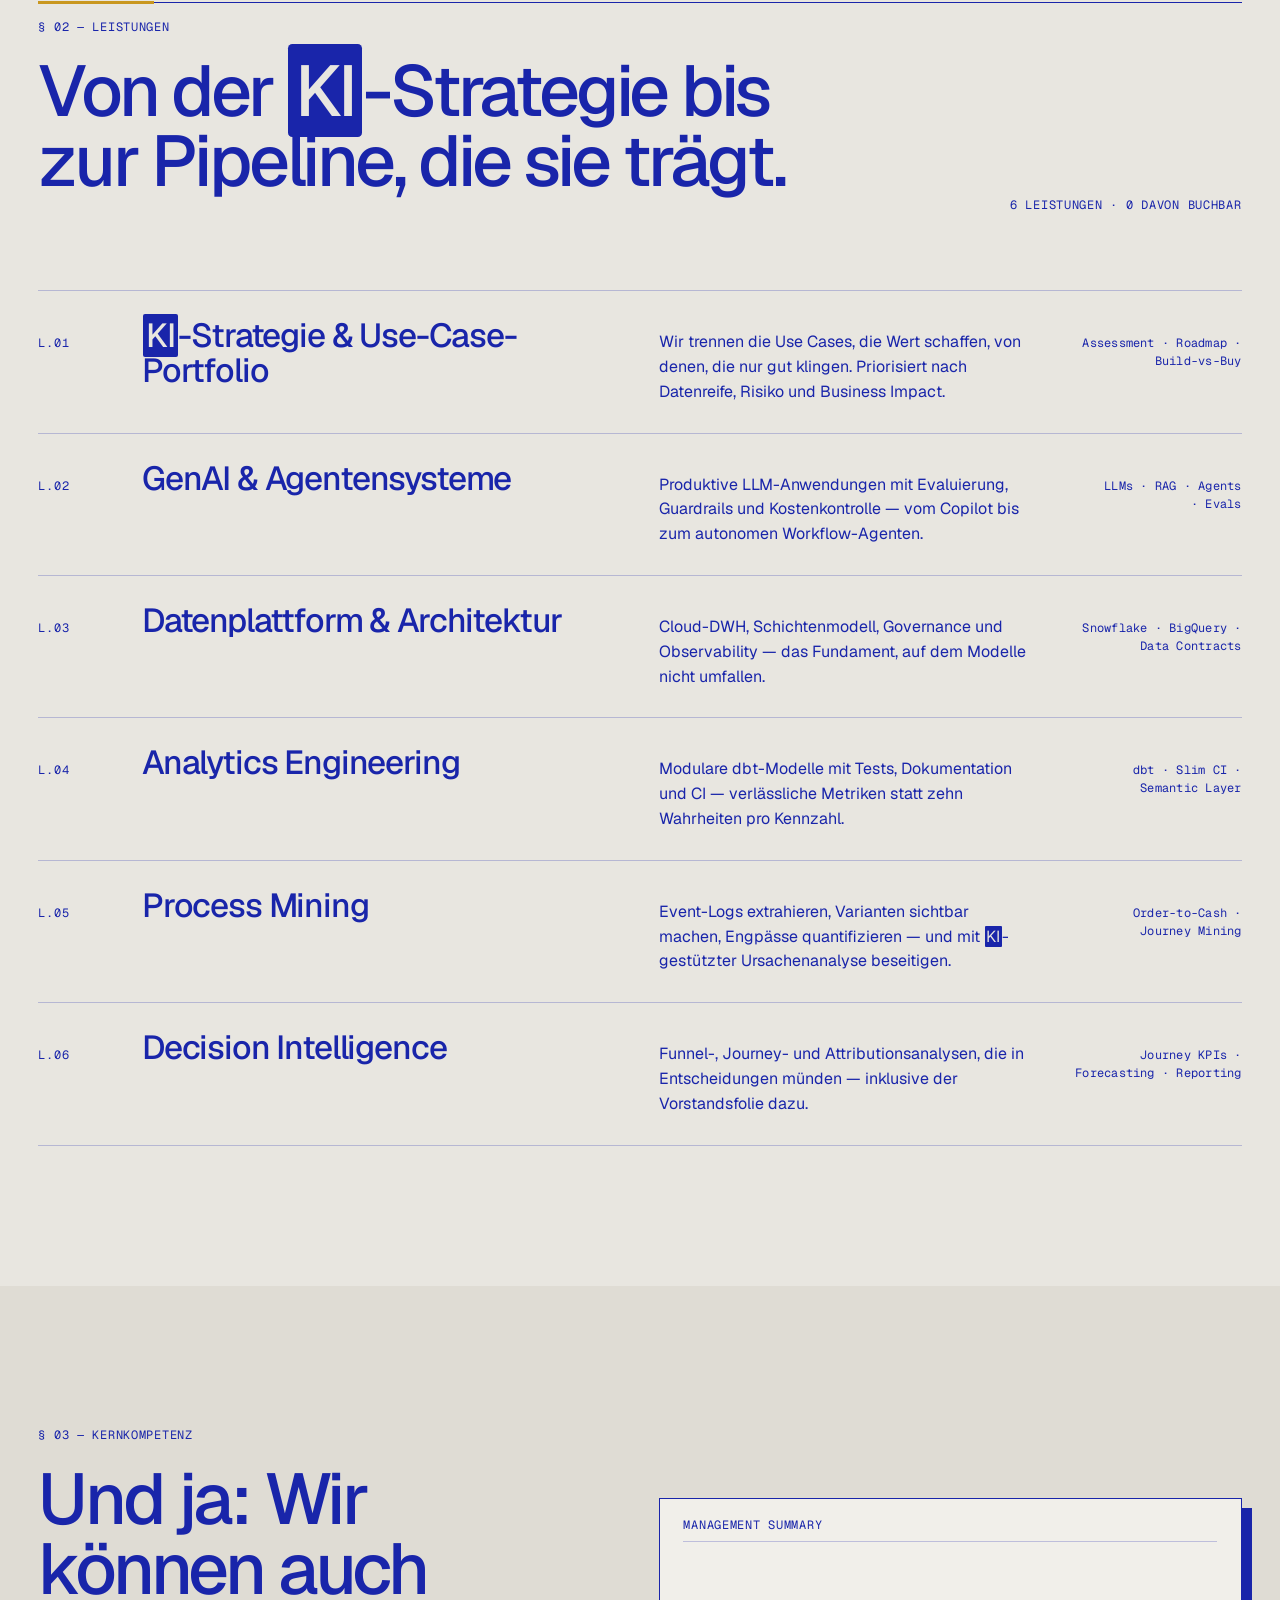
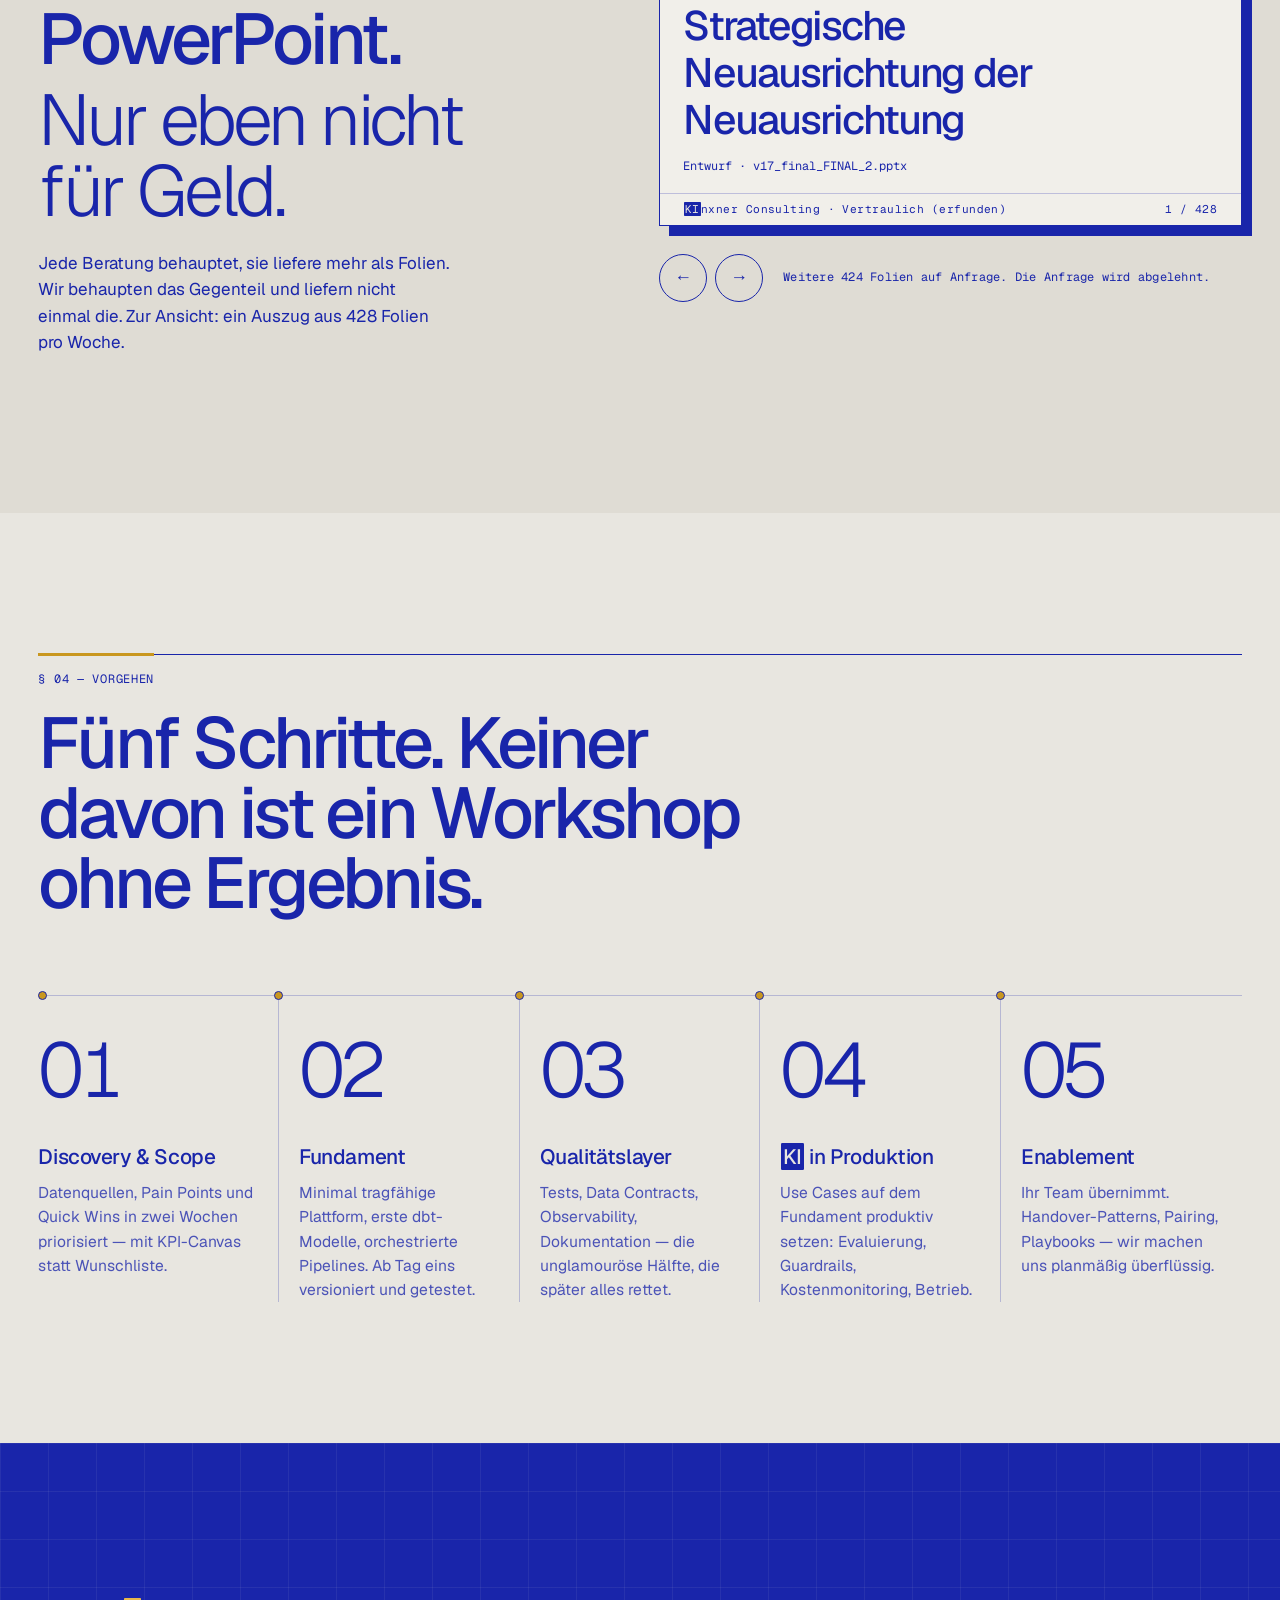
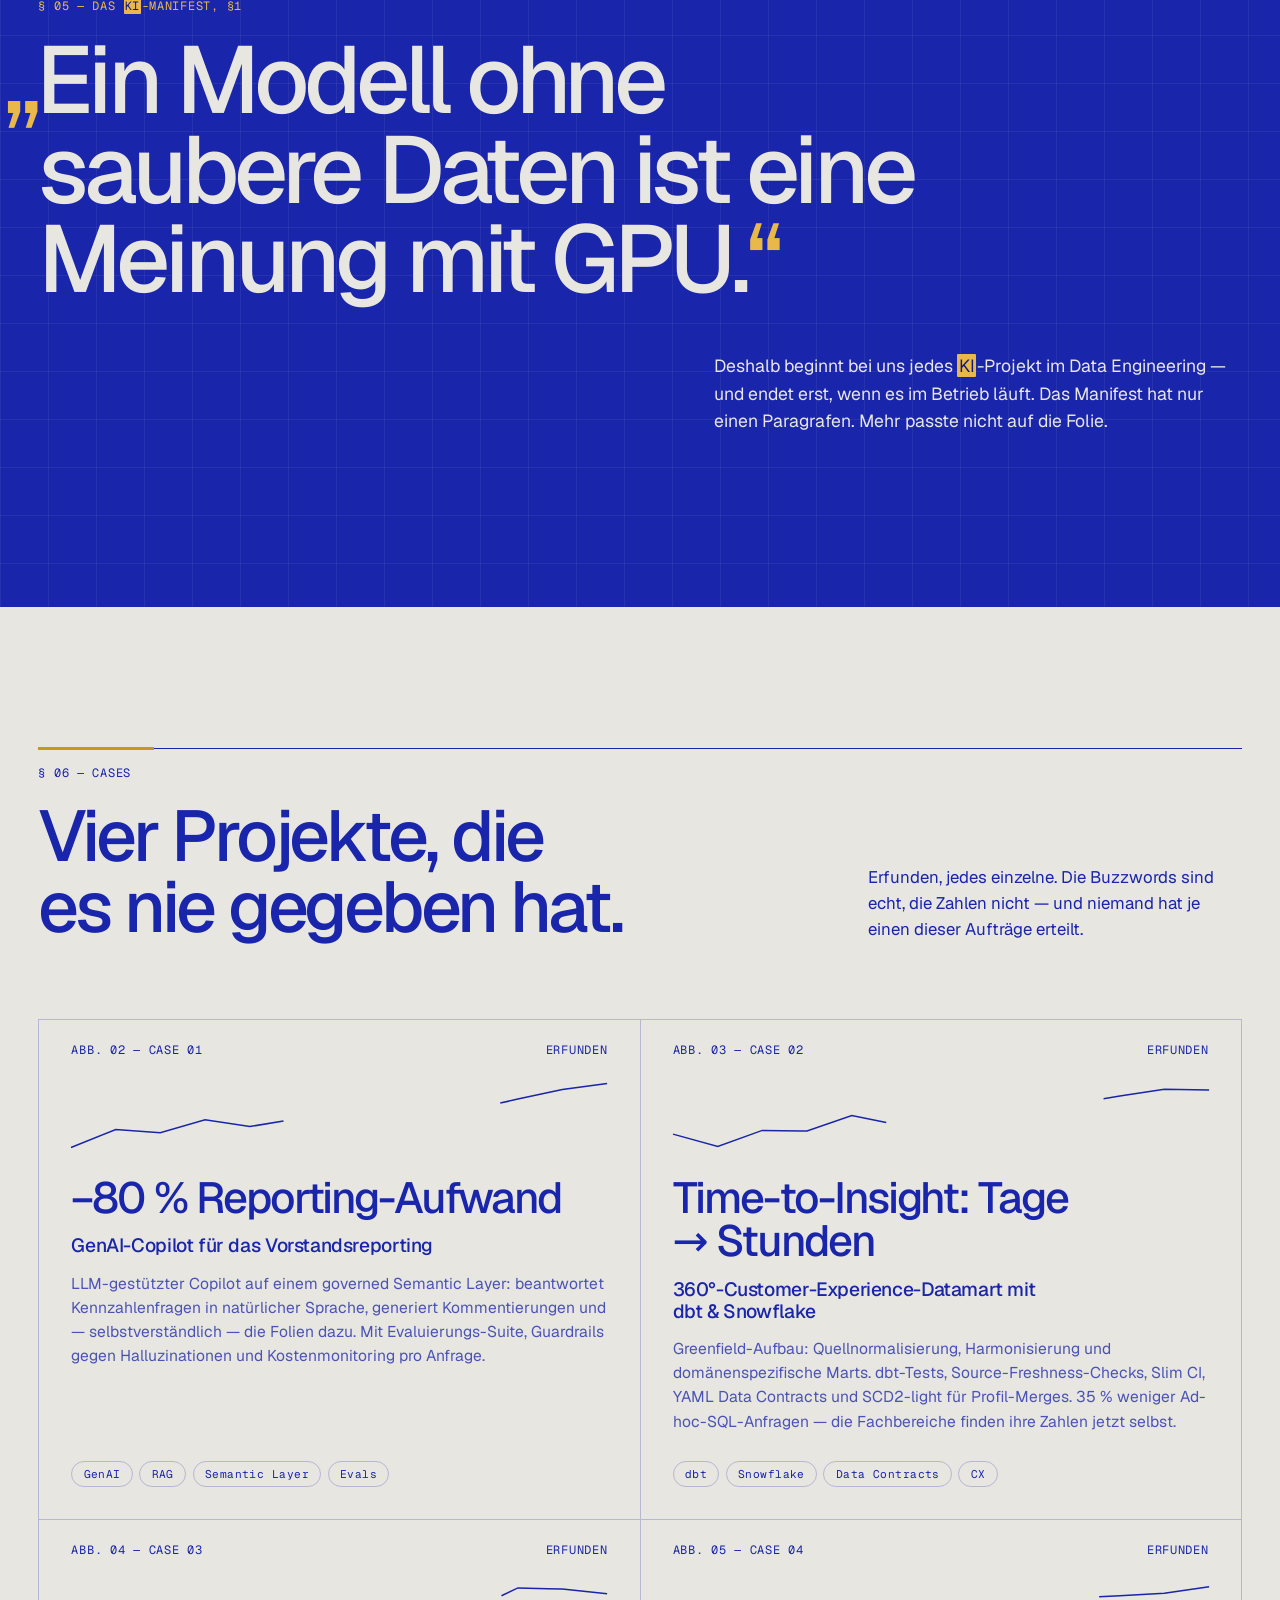
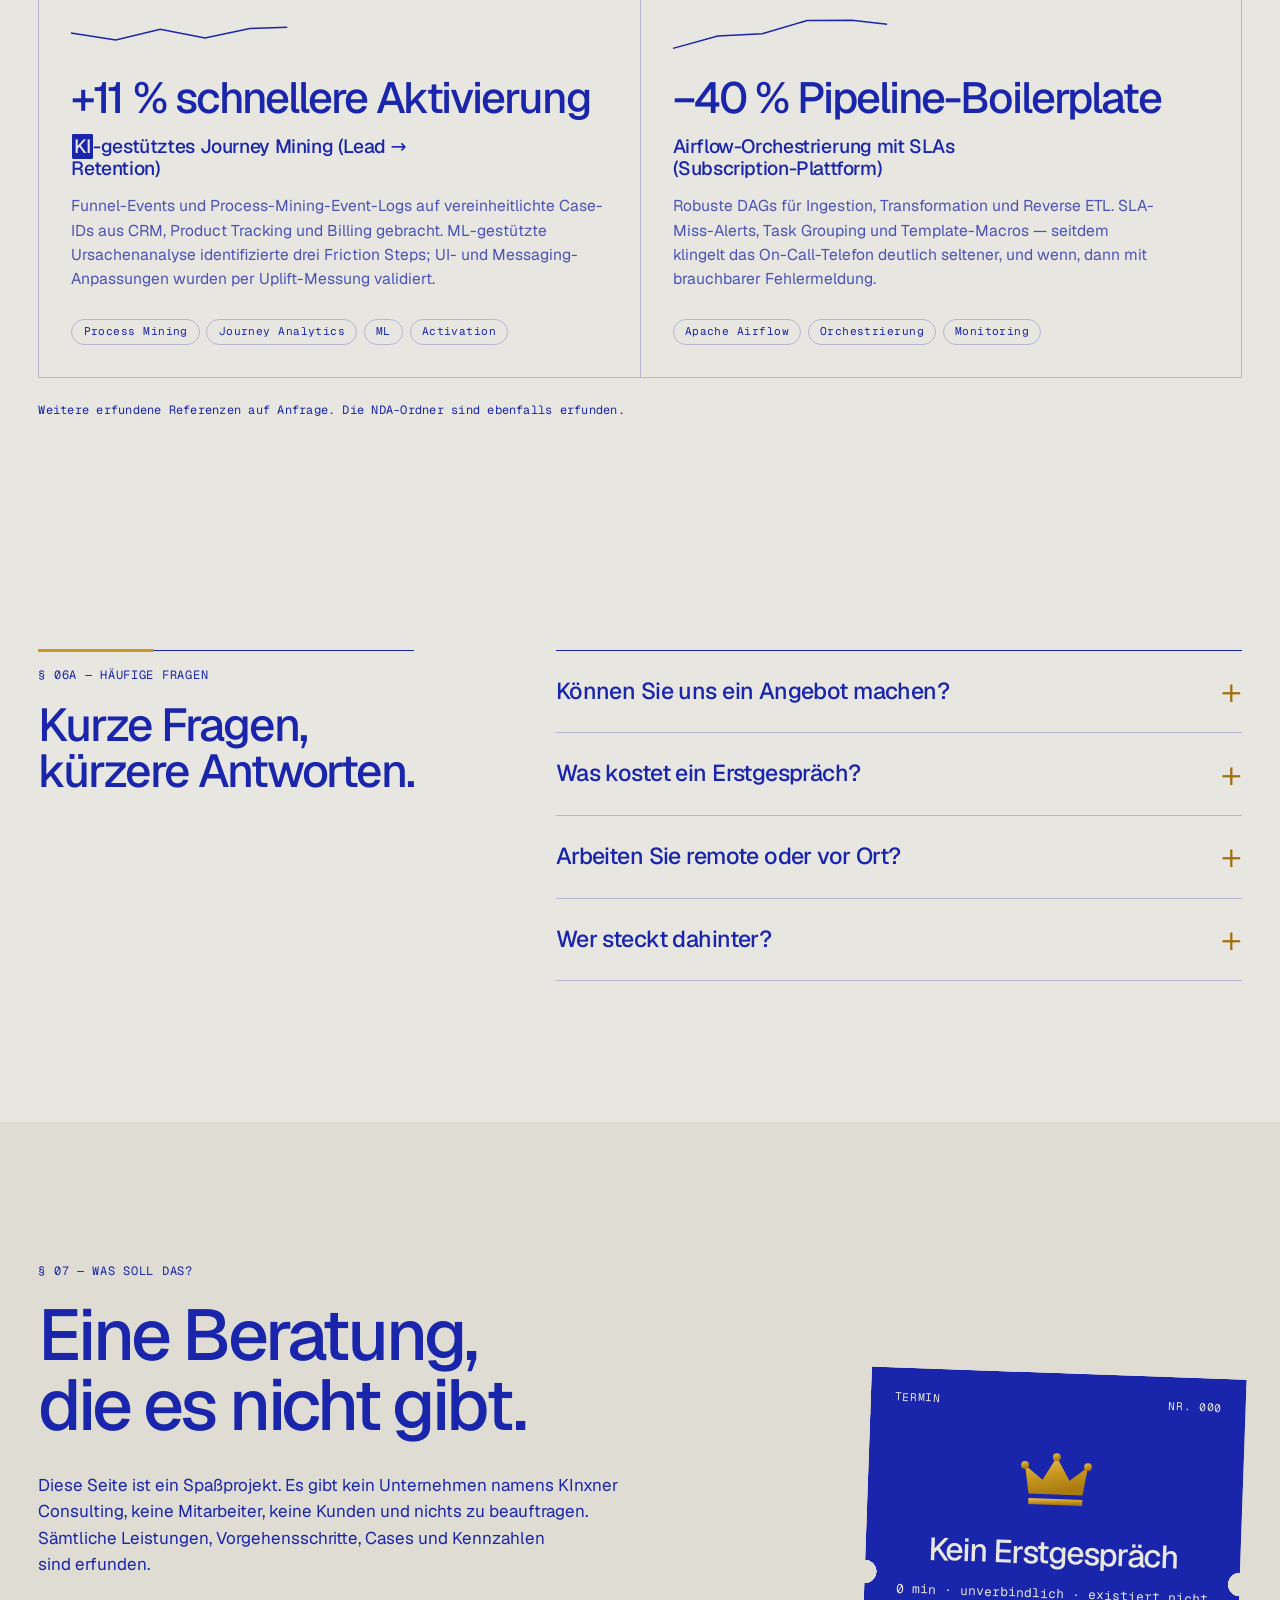
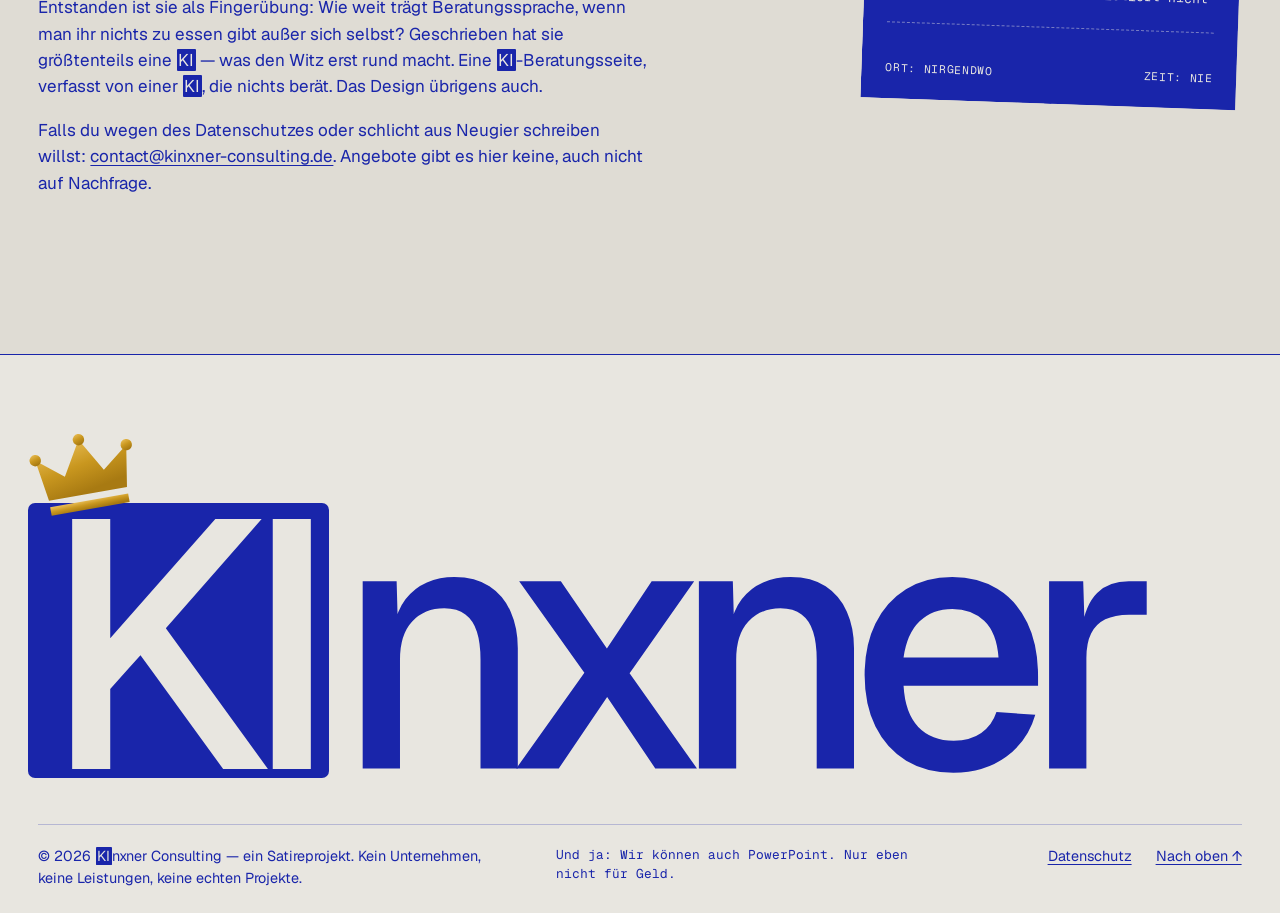
==== commit fac45dc7: "Gold zurück: Krone, Satire-Balken und Akzente wieder in Kronen-Gold Nach Feedback bekommt KInxner se" ====
--- a/index.html
+++ b/index.html
@@ -80,6 +80,11 @@
   <!-- Die Krone, einmal definiert. Konstruktion: docs/redesign/crown.md -->
   <svg width="0" height="0" class="sr-only" aria-hidden="true" focusable="false">
     <defs>
+      <linearGradient id="crown-gold" x1="0" y1="0" x2="0.35" y2="1">
+        <stop offset="0" stop-color="#EDC25C" />
+        <stop offset="0.55" stop-color="#C9971F" />
+        <stop offset="1" stop-color="#A87A12" />
+      </linearGradient>
       <g id="crown-mark">
         <path d="M6 31 3 12l12 9.5L24 6l9 15.5L45 12l-3 19Z" />
         <circle cx="3" cy="12" r="2.6" />
@@ -106,7 +111,7 @@
         <h1 id="hero-title" class="hero__title">
           <span class="line"><span>Wir schreiben</span></span>
           <span class="line"><span><span class="ki">KI</span> groß.</span></span>
-          <span class="line"><span>Wörtlich.</span></span>
+          <span class="line"><span class="gold">Wörtlich.</span></span>
         </h1>
 
         <div class="hero__grid">
@@ -153,8 +158,8 @@
               <g class="bp-labels">
                 <text x="300" y="522" text-anchor="middle">Breite: skaliert mit dem Tagessatz (0 €)</text>
                 <text x="596" y="247" transform="rotate(90 596 247)" text-anchor="middle">Zackenhöhe: nicht verhandelbar</text>
-                <text x="184" y="46" text-anchor="end">Juwel: Gold.</text>
-                <text x="184" y="64" text-anchor="end" class="bp-minor">Einziger Farbakzent.</text>
+                <text x="184" y="46" text-anchor="end">Material: Blattgold.</text>
+                <text x="184" y="64" text-anchor="end" class="bp-minor">Aus Prinzip.</text>
                 <text x="12" y="444">Fundament:</text>
                 <text x="12" y="462">Data Engineering</text>
                 <text x="12" y="318" class="bp-minor">∠ 38°,</text>
@@ -345,7 +350,7 @@
       <div class="wrap manifest__inner">
         <p class="label reveal">§ 05 — Das <span class="ki">KI</span>-Manifest, §1</p>
         <blockquote class="reveal">
-          <p id="manifest-title">„Ein Modell ohne saubere Daten ist eine Meinung mit GPU."</p>
+          <p id="manifest-title"><span class="q">„</span>Ein Modell ohne saubere Daten ist eine Meinung mit GPU.<span class="q">“</span></p>
         </blockquote>
         <p class="manifest__note reveal">Deshalb beginnt bei uns jedes <span class="ki">KI</span>-Projekt im Data Engineering — und endet erst, wenn es im Betrieb läuft. Das Manifest hat nur einen Paragrafen. Mehr passte nicht auf die Folie.</p>
       </div>
@@ -440,7 +445,7 @@
 
   <footer class="site-footer">
     <div class="wrap">
-      <p class="footer-mark" aria-hidden="true"><span class="ki">KI</span>nxner</p>
+      <p class="footer-mark" aria-hidden="true"><svg class="crown footer-crown" viewBox="0 0 48 40" focusable="false"><use href="#crown-mark" /></svg><span class="ki">KI</span>nxner</p>
       <div class="footer-row">
         <p>&copy; <span id="year">2026</span> <span class="ki">KI</span>nxner Consulting — ein Satireprojekt. Kein Unternehmen, keine Leistungen, keine echten Projekte.</p>
         <p class="footer-egg">Und ja: Wir können auch PowerPoint. Nur eben nicht für Geld.</p>
--- a/assets/css/style.css
+++ b/assets/css/style.css
@@ -27,6 +27,8 @@
   --paper-2: #dfdcd4;
   --paper-3: #f1efea;
   --gold: #c9971f;
+  --gold-bright: #e8b84b; /* Gold auf Blau */
+  --gold-deep: #a07010;   /* Gold für große Schrift auf Papier (3,5:1) */
   --muted: color-mix(in srgb, var(--blue) 76%, var(--paper));
   --line: color-mix(in srgb, var(--blue) 24%, transparent);
   --line-soft: color-mix(in srgb, var(--blue) 9%, transparent);
@@ -146,10 +148,10 @@
   -webkit-box-decoration-break: clone;
   box-decoration-break: clone;
 }
-.manifest .ki,
+.manifest .ki { background: var(--gold-bright); color: var(--blue-deep); }
 .menu .ki,
 .ticket .ki,
-.satire-bar .ki { background: var(--paper); color: var(--blue); }
+.satire-bar .ki { background: var(--blue-deep); color: var(--paper); }
 
 .skip-link {
   position: absolute;
@@ -171,6 +173,7 @@
 .menu :focus-visible,
 .satire-bar :focus-visible,
 .btn--solid:focus-visible { outline-color: var(--gold); }
+.satire-bar :focus-visible { outline-color: var(--blue-deep); }
 
 ::selection { background: var(--blue); color: var(--paper); }
 
@@ -181,8 +184,8 @@
 .satire-bar {
   position: relative;
   z-index: 200;
-  background: var(--blue);
-  color: var(--paper);
+  background: var(--gold);
+  color: var(--blue-deep);
   font-size: 0.875rem;
   line-height: 1.45;
 }
@@ -200,13 +203,13 @@
   font-size: 0.75rem;
   letter-spacing: 0.08em;
   text-transform: uppercase;
-  background: var(--paper);
-  color: var(--blue);
+  background: var(--blue-deep);
+  color: var(--paper);
   padding: 0.1rem 0.4rem;
 }
 .satire-bar span { flex: 1 1 32rem; }
 .satire-bar a { white-space: nowrap; text-decoration: underline; }
-.satire-bar a:hover { color: #fff; }
+.satire-bar a:hover { text-decoration-thickness: 2px; }
 
 /* ==========================================================================
    Header
@@ -239,8 +242,7 @@
   text-decoration: none;
   justify-self: start;
 }
-.crown { fill: var(--blue); }
-.crown .crown__jewel { fill: var(--gold); }
+.crown { fill: url(#crown-gold); }
 .brand__crown { width: 2rem; height: auto; flex: none; }
 .brand__word {
   font-size: 1.35rem;
@@ -277,7 +279,7 @@
   background: transparent;
   transition: background 0.3s var(--ease), color 0.3s var(--ease);
 }
-.pill:hover { background: var(--blue); color: var(--paper); }
+.pill:hover { background: var(--gold); border-color: var(--gold); color: var(--blue-deep); }
 
 .menu-btn {
   display: inline-flex;
@@ -324,7 +326,8 @@
 }
 .menu.is-open { transform: none; }
 .menu__inner { display: flex; flex-direction: column; min-height: 100%; }
-.menu__label span { opacity: 0.7; }
+.menu__label { color: var(--gold-bright); }
+.menu__label span { opacity: 0.85; }
 .menu__list {
   list-style: none;
   margin: 0 0 2.5rem;
@@ -344,8 +347,8 @@
   text-decoration: none;
   transition: padding-left 0.5s var(--ease);
 }
-.menu__list a:hover { padding-left: 0.75rem; }
-.menu__no { font: 400 0.75rem/1 var(--mono); letter-spacing: 0.06em; opacity: 0.7; }
+.menu__list a:hover { padding-left: 0.75rem; color: var(--gold-bright); }
+.menu__no { font: 400 0.75rem/1 var(--mono); letter-spacing: 0.06em; color: var(--gold-bright); }
 .menu__foot { margin-top: auto; opacity: 0.85; text-transform: none; letter-spacing: 0.02em; }
 .menu.is-open ~ main,
 .menu.is-open ~ .site-footer { pointer-events: none; }
@@ -354,7 +357,7 @@
 body.menu-open .site-header .brand,
 body.menu-open .header-index,
 body.menu-open .pill { opacity: 0; pointer-events: none; }
-body.menu-open .menu-btn { background: var(--paper); color: var(--blue); border-color: var(--paper); }
+body.menu-open .menu-btn { background: var(--gold); color: var(--blue-deep); border-color: var(--gold); }
 .brand, .header-index, .pill { transition: opacity 0.3s; }
 
 /* ==========================================================================
@@ -373,7 +376,7 @@
   transition: background 0.35s var(--ease), color 0.35s var(--ease);
 }
 .btn--solid { background: var(--blue); color: var(--paper); }
-.btn--solid:hover { background: var(--blue-deep); }
+.btn--solid:hover { background: var(--gold); border-color: var(--gold); color: var(--blue-deep); }
 .btn--solid span { transition: transform 0.4s var(--ease); }
 .btn--solid:hover span { transform: translateX(4px); }
 .btn--line { color: var(--blue); }
@@ -445,6 +448,7 @@
 .hero__title .line:nth-child(2) { padding-left: clamp(0rem, 16.6vw, 16rem); }
 .hero__title .line:nth-child(3) { padding-left: clamp(0rem, 33vw, 32rem); }
 .hero__title .ki { padding: 0 0.06em; border-radius: 0.04em; }
+.hero__title .gold { color: var(--gold-deep); }
 
 .hero__grid {
   display: grid;
@@ -467,8 +471,7 @@
 
 .bp-grid path { stroke: var(--line-soft); stroke-width: 1; fill: none; }
 .bp-construct * { fill: none; stroke: var(--line); stroke-width: 1; stroke-dasharray: 0.012 0.012; }
-.bp-crown * { fill: color-mix(in srgb, var(--blue) 7%, transparent); stroke: var(--blue); stroke-width: 2.5; stroke-linejoin: round; }
-.bp-crown .bp-jewel { fill: var(--gold); stroke: var(--blue); }
+.bp-crown * { fill: url(#crown-gold); stroke: var(--blue); stroke-width: 2.5; stroke-linejoin: round; }
 .bp-dims path { fill: none; stroke: var(--blue); stroke-width: 1.25; }
 .bp-labels text,
 .bp-titleblock text {
@@ -502,7 +505,9 @@
   grid-template-columns: repeat(4, 1fr);
   margin: clamp(3rem, 6vw, 5rem) 0 0;
   border-top: 1px solid var(--blue);
-}
+  position: relative;
+}
+.stat:last-child dd { color: var(--gold-deep); }
 .stat {
   display: flex;
   flex-direction: column;
@@ -544,6 +549,17 @@
   padding-top: 1rem;
   border-top: 1px solid var(--blue);
   margin-bottom: clamp(2.5rem, 6vw, 5rem);
+  position: relative;
+}
+.section-head::before,
+.stats::before {
+  content: "";
+  position: absolute;
+  top: -2px;
+  left: 0;
+  width: clamp(3rem, 9vw, 8rem);
+  height: 3px;
+  background: var(--gold);
 }
 .section-head .label { grid-column: 1 / -1; }
 .section-head h2 { grid-column: 1 / span 8; }
@@ -577,7 +593,9 @@
 @media (hover: hover) {
   .service:hover { color: var(--paper); }
   .service:hover::before { transform: scaleY(1); }
-  .service:hover .ki { background: var(--paper); color: var(--blue); }
+  .service:hover .ki { background: var(--gold-bright); color: var(--blue-deep); }
+  .service:hover .service__no,
+  .service:hover .service__tags { color: var(--gold-bright); }
 }
 .service__no { grid-column: 1 / span 1; font: 400 0.75rem/1 var(--mono); letter-spacing: 0.06em; }
 .service__title { grid-column: 2 / span 5; font-size: clamp(1.5rem, 2.6vw, 2.3rem); letter-spacing: -0.035em; line-height: 1.05; }
@@ -638,8 +656,7 @@
 .slide__list { margin: auto 0; padding-left: 1.2em; font-size: clamp(0.9rem, 1.8vw, 1.5rem); letter-spacing: -0.02em; line-height: 1.35; }
 .slide__list li::marker { content: "▪  "; }
 .slide__chart { width: 70%; margin: auto auto 0; }
-.slide__chart rect { fill: var(--blue); }
-.slide__chart .chart-peak { fill: var(--blue-deep); }
+.slide__chart rect { fill: url(#crown-gold); }
 .chart-axis { stroke: var(--blue); stroke-width: 1.5; }
 .slide__note { font: 400 clamp(0.55rem, 1vw, 0.7rem)/1.3 var(--mono); margin: 0.5rem 0 0; text-align: center; }
 
@@ -689,7 +706,7 @@
   cursor: pointer;
   transition: background 0.3s, color 0.3s;
 }
-.deck__btn:hover { background: var(--blue); color: var(--paper); }
+.deck__btn:hover { background: var(--gold); border-color: var(--gold); color: var(--blue-deep); }
 .deck__hint { margin: 0 0 0 0.75rem; text-transform: none; letter-spacing: 0.02em; }
 
 /* Vorgehen */
@@ -717,7 +734,7 @@
   left: 0;
   width: 9px;
   height: 9px;
-  background: var(--paper);
+  background: var(--gold);
   border: 1.5px solid var(--blue);
   border-radius: 50%;
 }
@@ -753,6 +770,7 @@
   pointer-events: none;
 }
 .manifest__inner { position: relative; z-index: 1; }
+.manifest .label { color: var(--gold-bright); }
 .manifest blockquote { margin: 0; }
 .manifest blockquote p {
   font-size: clamp(2.4rem, 7.4vw, 7.4rem);
@@ -761,8 +779,9 @@
   line-height: 0.95;
   max-width: 15ch;
   margin: 0 0 3rem;
-  text-indent: -0.4em;
-}
+  text-indent: -0.36em;
+}
+.manifest blockquote .q { color: var(--gold-bright); }
 .manifest__note { max-width: 44ch; margin-left: auto; font-size: 1.1rem; }
 
 /* Cases */
@@ -843,6 +862,7 @@
 .faq summary::-webkit-details-marker { display: none; }
 .faq summary::after {
   content: "+";
+  color: var(--gold-deep);
   font-weight: 300;
   font-size: 1.6em;
   line-height: 1;
@@ -887,7 +907,7 @@
   text-transform: uppercase;
   margin: 0;
 }
-.ticket__crown { width: 4.5rem; margin: 2.5rem 0 1.25rem; fill: var(--paper); }
+.ticket__crown { width: 4.5rem; margin: 2.5rem 0 1.25rem; }
 .ticket__title { font-size: 2rem; font-weight: 500; letter-spacing: -0.04em; margin: 0 0 0.4rem; }
 .ticket__line { font: 400 0.8rem/1.5 var(--mono); margin: 0 0 2.5rem; padding-bottom: 1.5rem; border-bottom: 1px dashed color-mix(in srgb, var(--paper) 45%, transparent); align-self: stretch; }
 
@@ -907,6 +927,15 @@
   line-height: 0.8;
   margin: 0 0 clamp(1.5rem, 3vw, 2.5rem) -0.05em;
   white-space: nowrap;
+  position: relative;
+  padding-top: 0.24em;
+}
+.footer-crown {
+  position: absolute;
+  top: 0.02em;
+  left: 0.03em;
+  width: 0.3em;
+  rotate: -10deg;
 }
 .footer-mark .ki { display: inline-block; line-height: 0.74; padding: 0.03em 0.04em 0.01em; border-radius: 0.02em; }
 .footer-row {
@@ -943,15 +972,14 @@
   transition: transform 0.85s var(--ease-in-out);
 }
 .intro__crown * {
-  fill: var(--blue);
+  fill: url(#crown-gold);
   fill-opacity: 0;
-  stroke: var(--blue);
+  stroke: var(--gold-deep);
   stroke-width: 0.6;
   stroke-dasharray: 1;
   stroke-dashoffset: 1;
   animation: intro-draw 0.7s var(--ease-in-out) forwards, intro-fill 0.25s 0.6s forwards;
 }
-.intro__crown .crown__jewel { fill: var(--gold); }
 .intro__label {
   position: absolute;
   left: 50%;
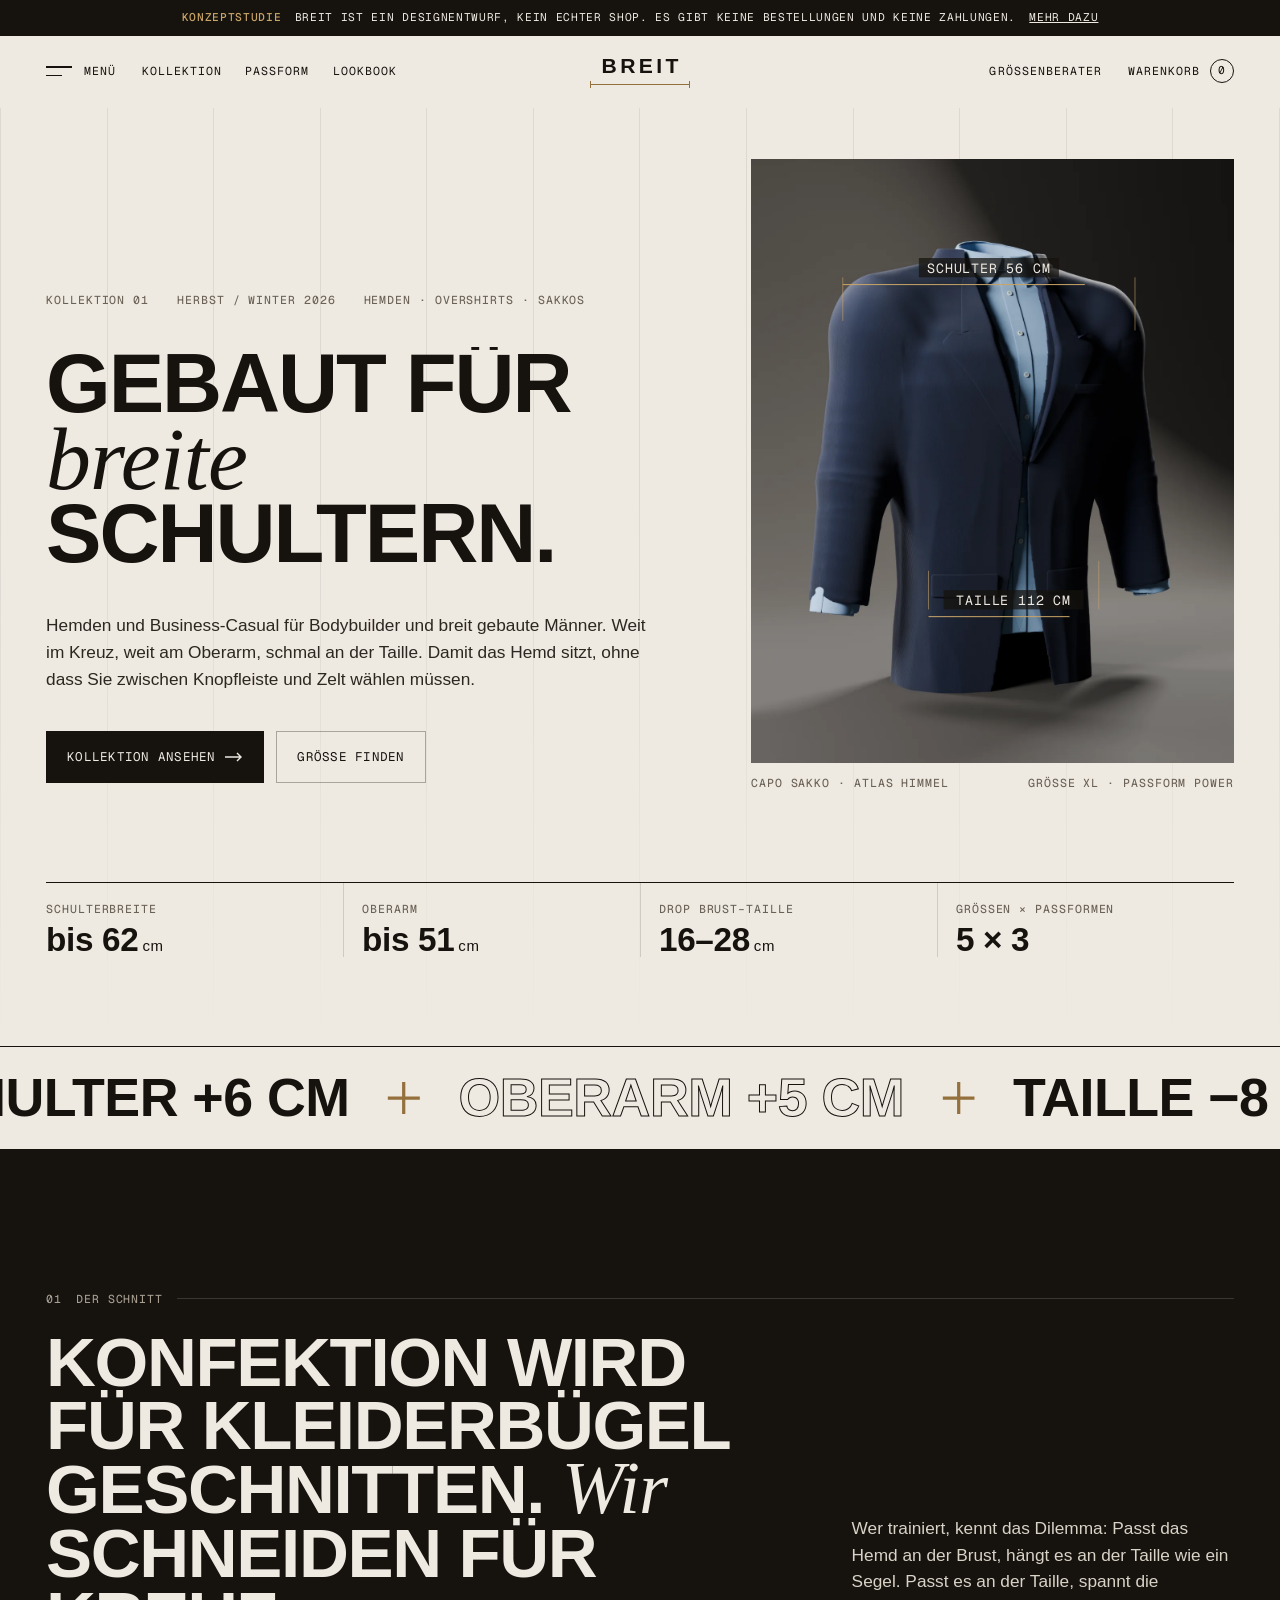
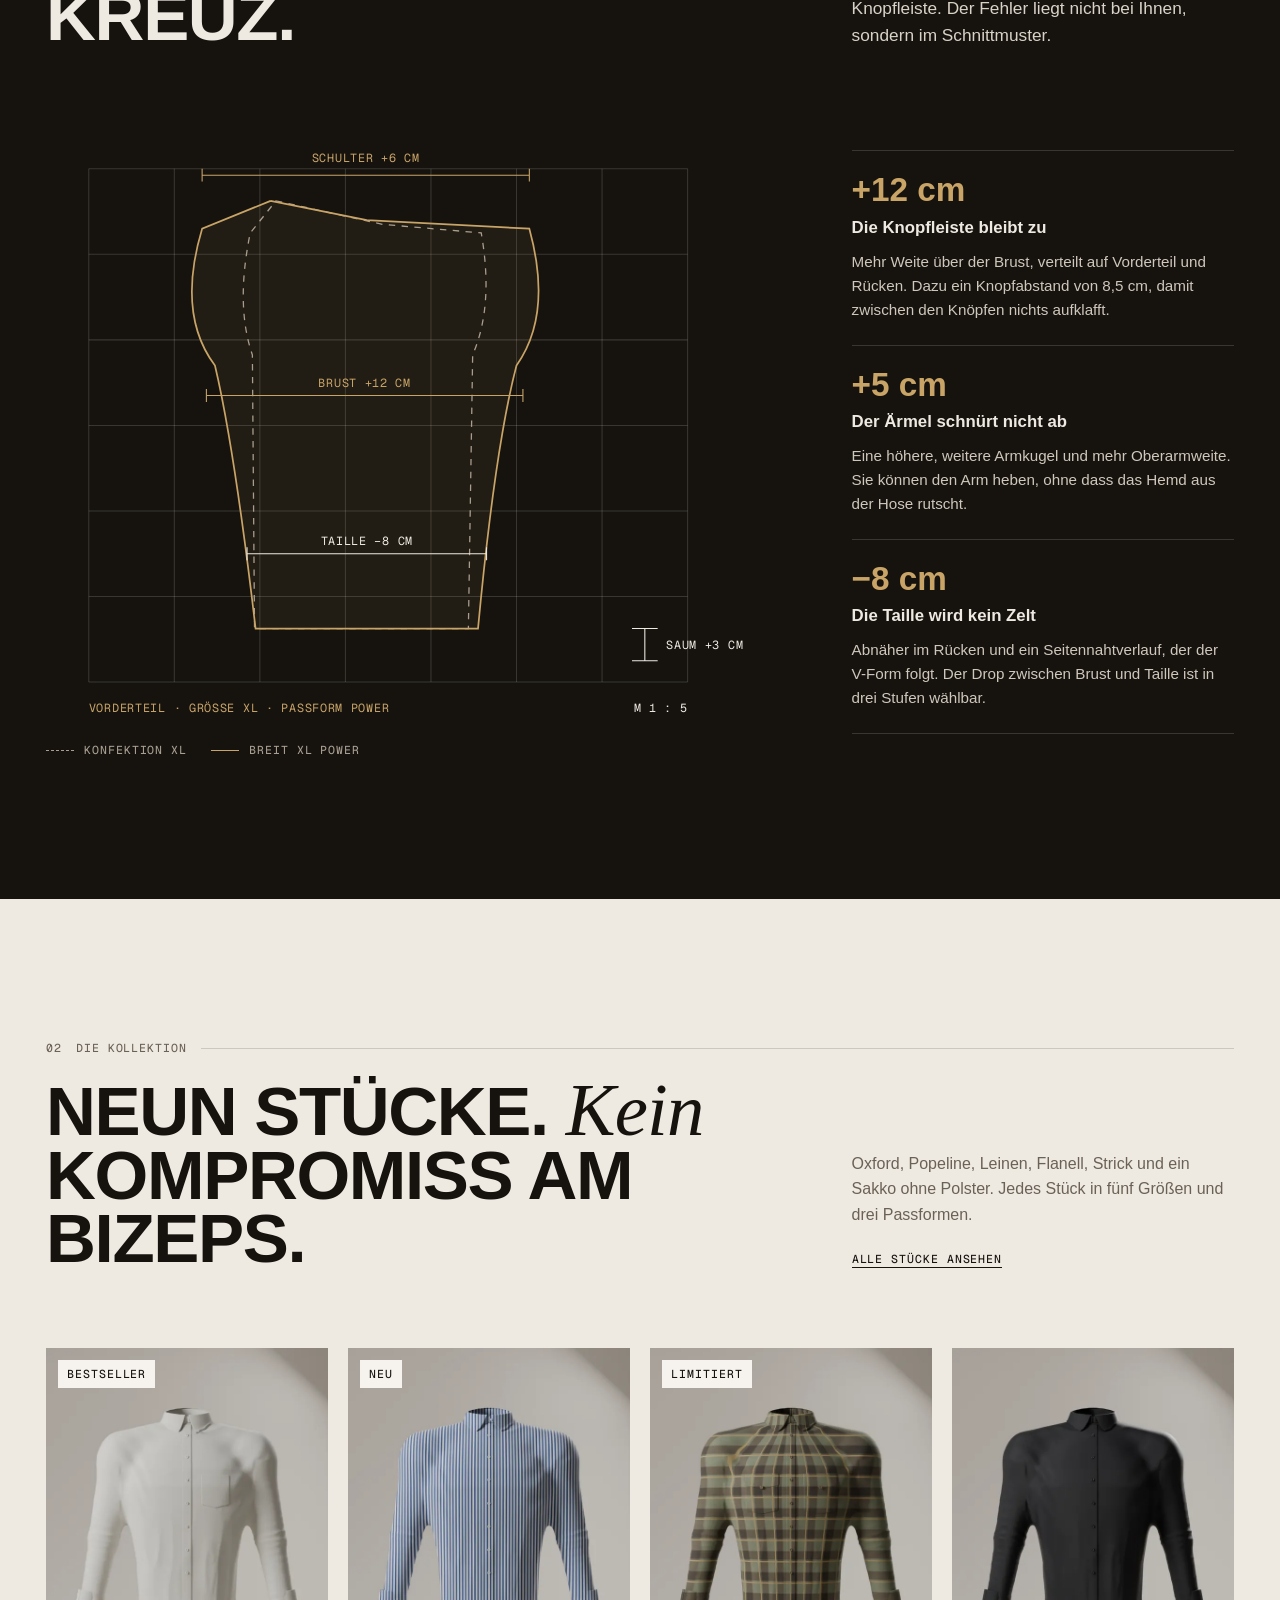
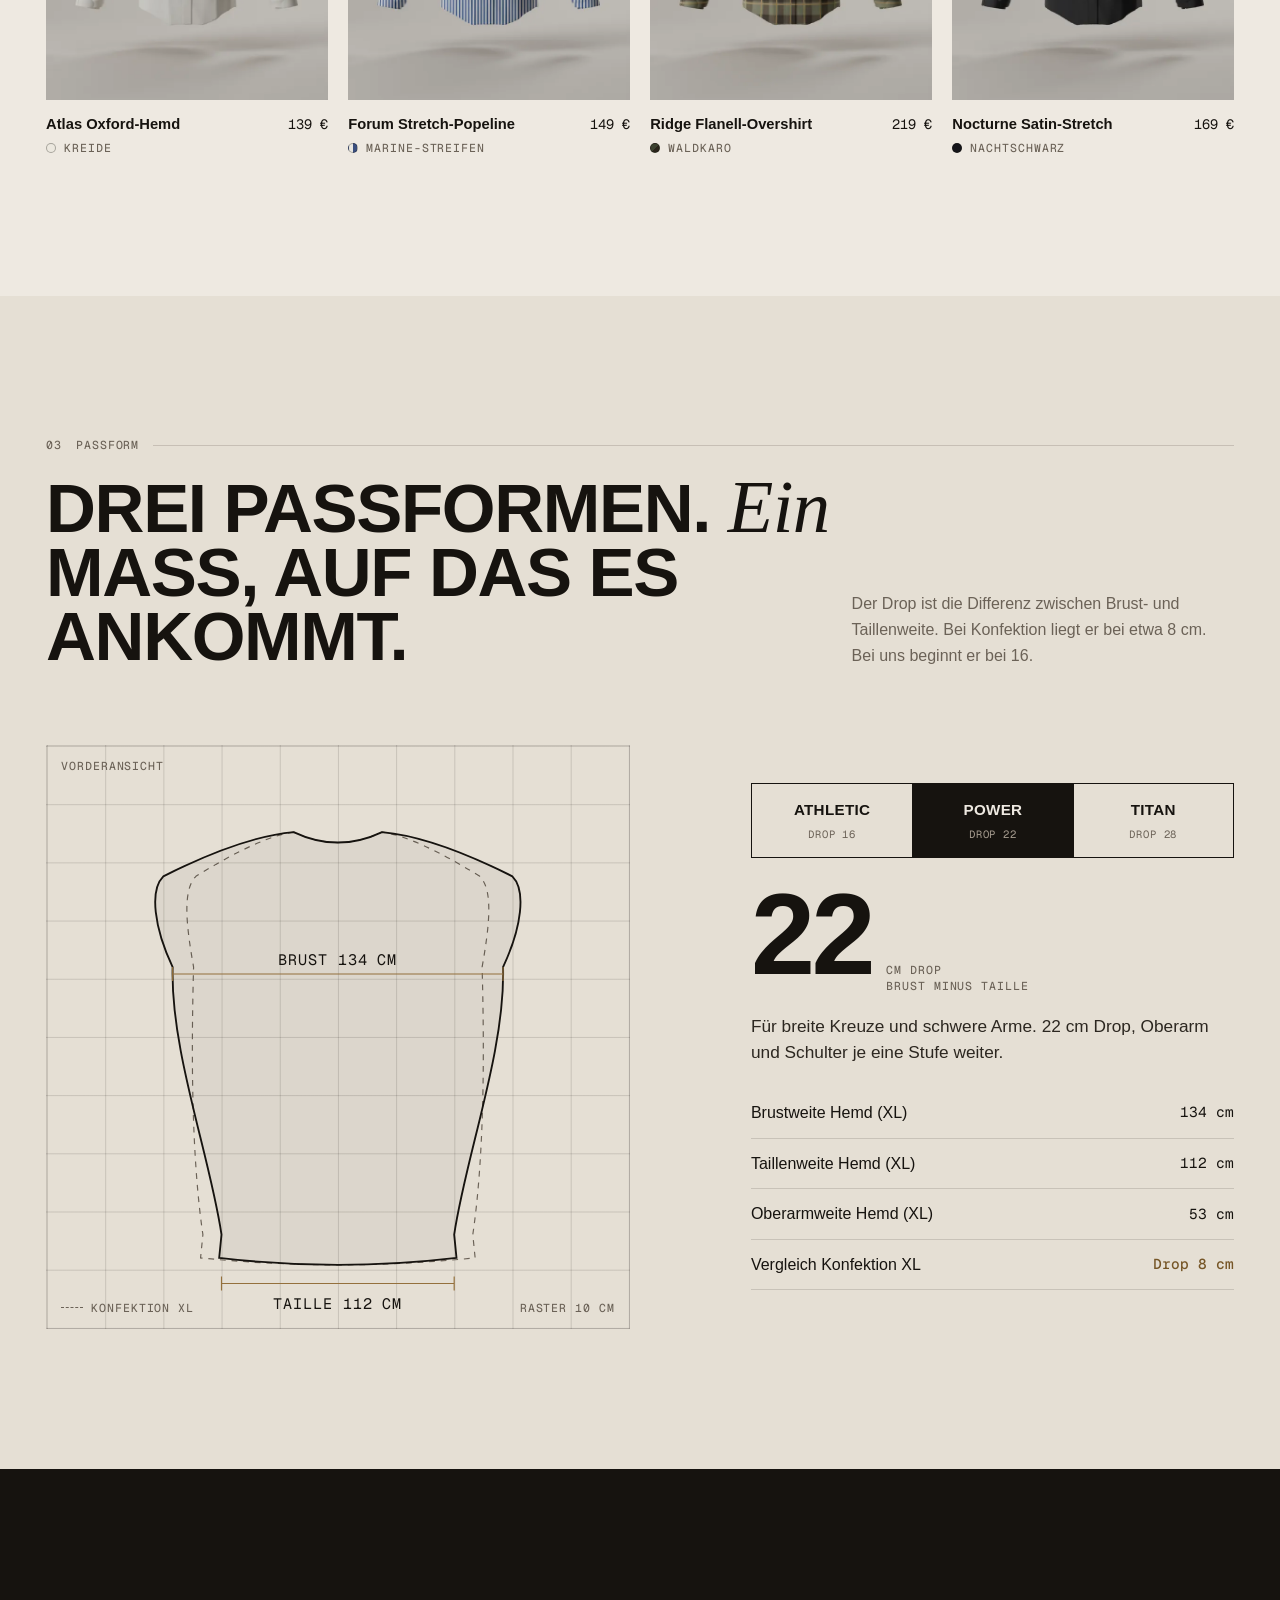
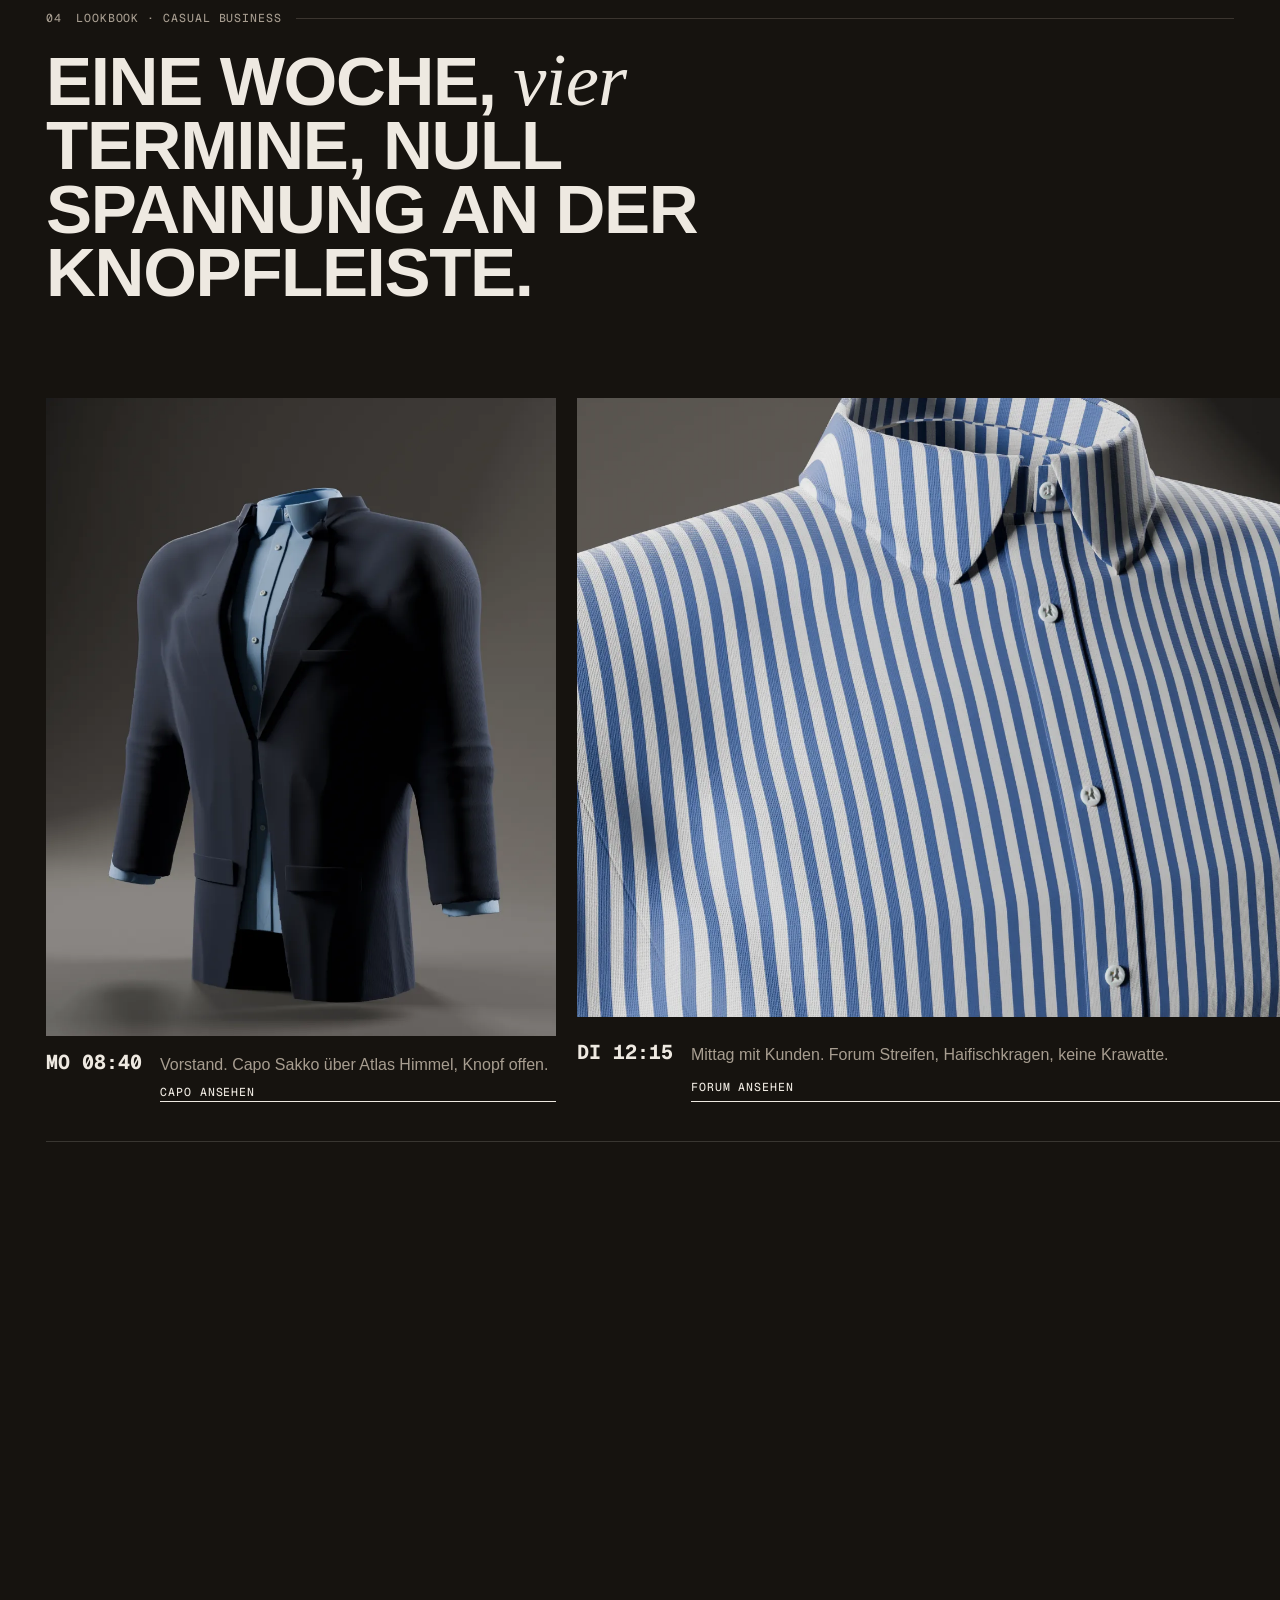
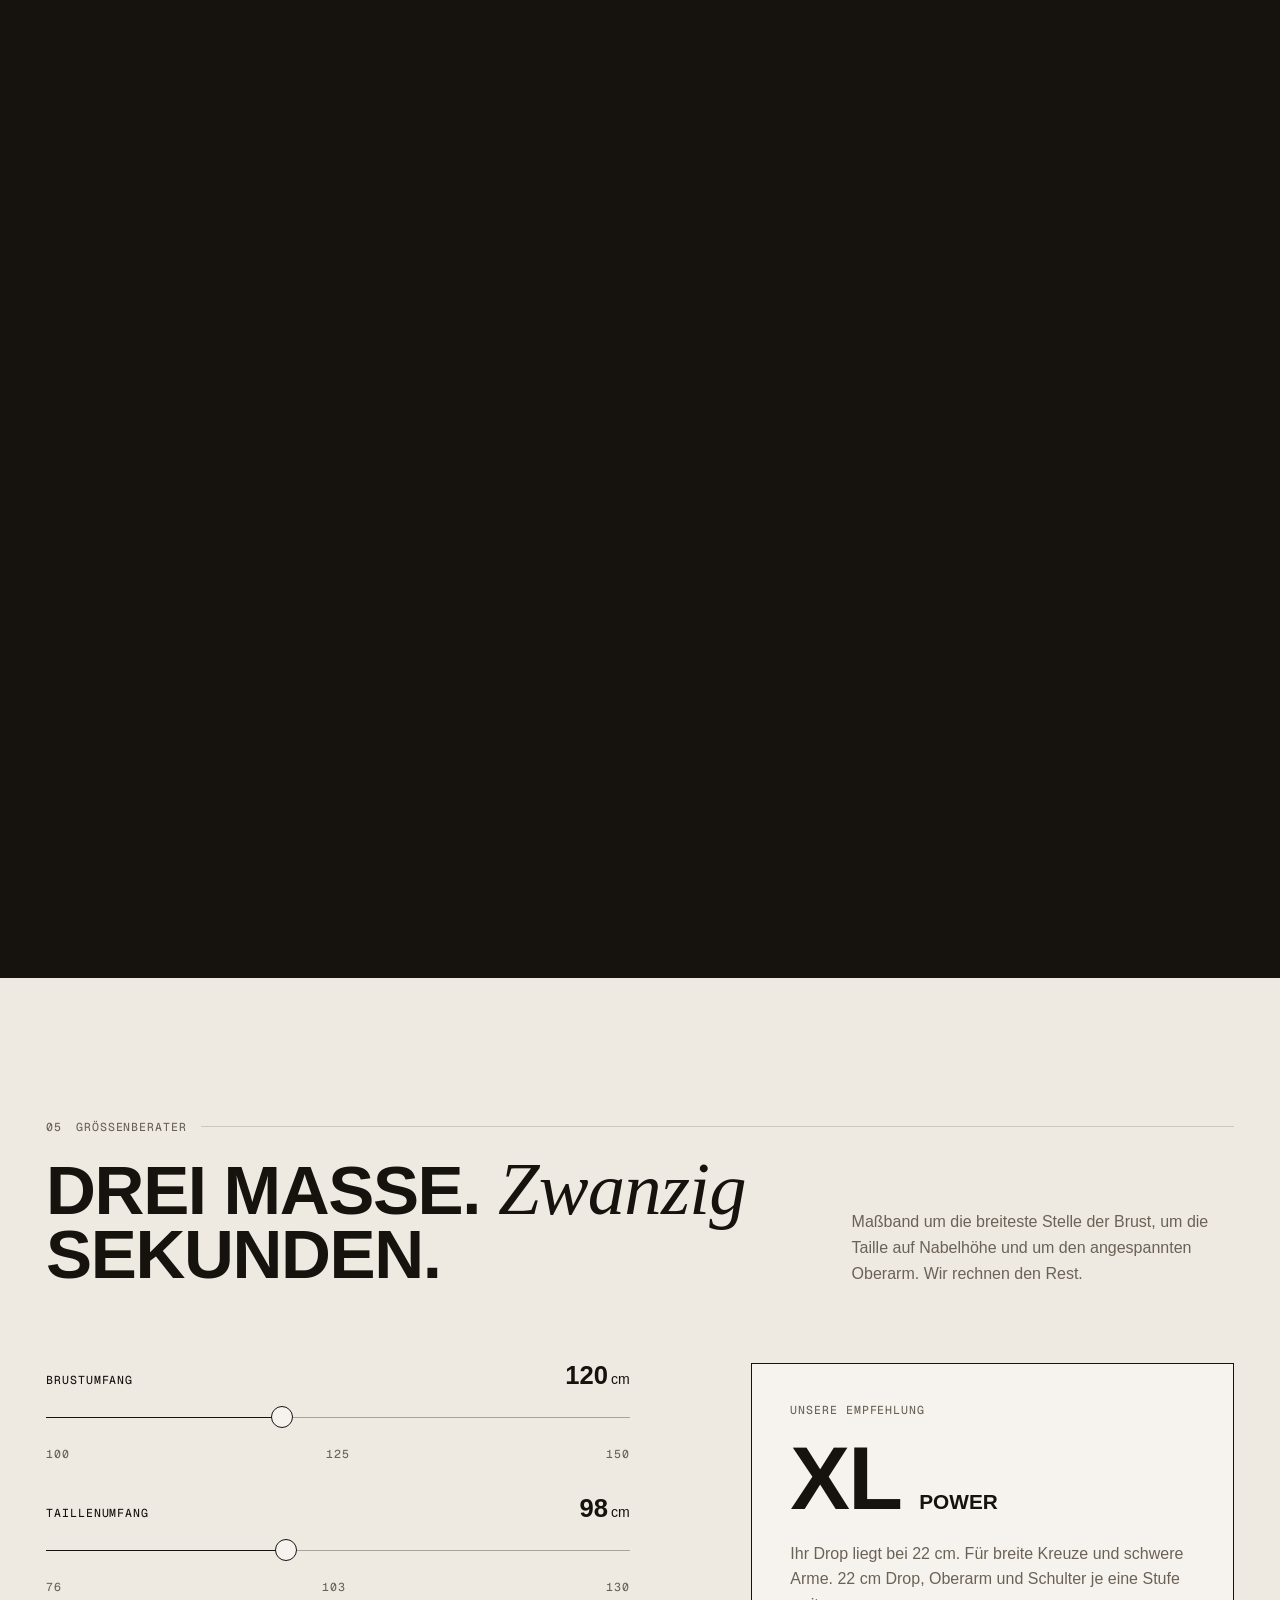
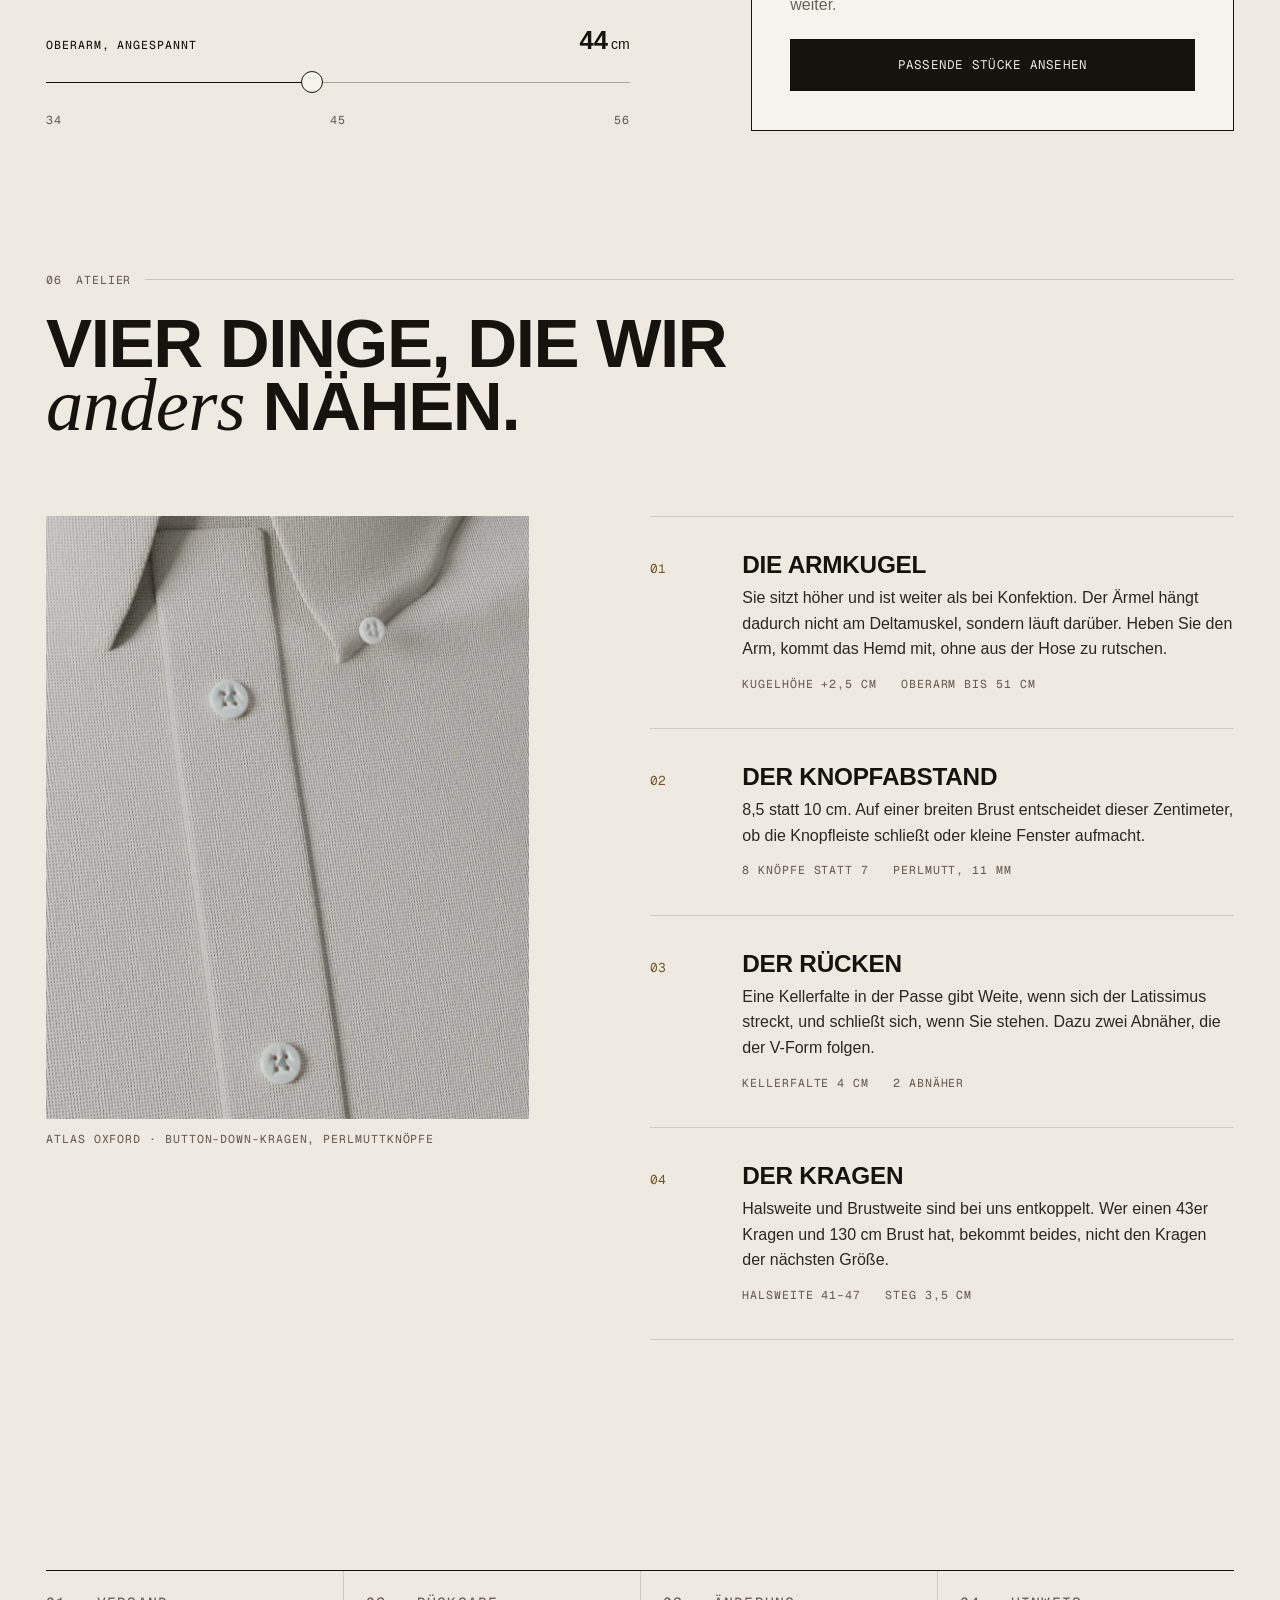
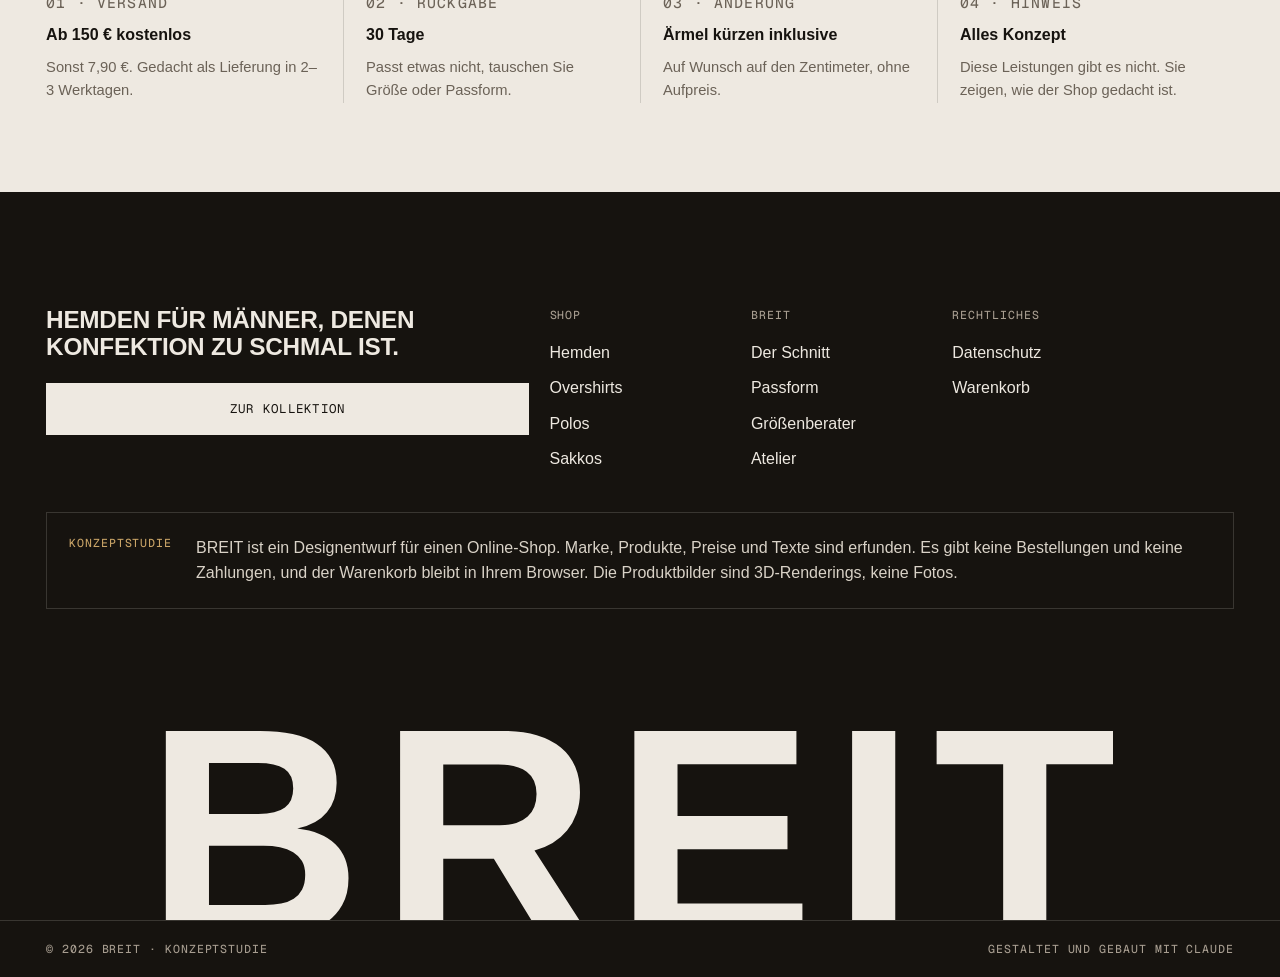
==== commit d316224c: "BREIT: Konzept-Shop ersetzt die KInxner-Seite (Entwurf mit 3D-Renderings) Startseite, Kollektion, Pr" ====
--- a/index.html
+++ b/index.html
@@ -3,8 +3,8 @@
 <head>
   <meta charset="UTF-8" />
   <meta name="viewport" content="width=device-width,initial-scale=1" />
-  <title>KInxner Consulting — Satire. Eine Beratung, die es nicht gibt.</title>
-  <meta name="description" content="Satirisches Spaßprojekt: die Website einer KI-Beratung, die es nicht gibt. Kein Unternehmen, keine Leistungen, keine echten Projekte. Entstanden als Fingerübung mit Claude." />
+  <title>BREIT — Hemden für breite Schultern. Eine Konzeptstudie.</title>
+  <meta name="description" content="BREIT ist die Konzeptstudie eines Online-Shops für Bodybuilder und breit gebaute Männer: Hemden, Overshirts und Business-Casual, geschnitten für Kreuz, Oberarm und schmale Taille. Kein echter Shop." />
   <link rel="canonical" href="https://kinxner-consulting.de/" />
   <!-- Eigentumsnachweis fuer die Google Search Console.
        Muss dauerhaft im <head> der Startseite bleiben: Google prueft das Tag
@@ -12,448 +12,396 @@
        Authorized Domain. Nicht entfernen. -->
   <meta name="google-site-verification" content="37TVtqb3Z6b---uzSy0M3xMzxqpeBndF286Ku5GI4yU" />
   <meta name="color-scheme" content="light" />
-  <meta name="theme-color" content="#E8E6E0" />
-  <!-- Open Graph -->
-  <meta property="og:site_name" content="KInxner Consulting" />
+  <meta name="theme-color" content="#EEE9E1" />
+  <meta property="og:site_name" content="BREIT" />
   <meta property="og:url" content="https://kinxner-consulting.de/" />
-  <meta property="og:title" content="KInxner Consulting — Satire. Eine Beratung, die es nicht gibt." />
-  <meta property="og:description" content="Ein Spaßprojekt: Beratungssprache bis zum Anschlag, ohne Beratung dahinter. Kein Unternehmen, keine Leistungen, alle Projekte erfunden." />
+  <meta property="og:title" content="BREIT — Hemden für breite Schultern" />
+  <meta property="og:description" content="Konzeptstudie eines Shops für breit gebaute Männer: Hemden und Business-Casual, geschnitten für Kreuz und Oberarm." />
   <meta property="og:type" content="website" />
   <meta property="og:image" content="https://kinxner-consulting.de/assets/img/og-image.png" />
   <meta property="og:image:width" content="1200" />
   <meta property="og:image:height" content="630" />
-  <meta property="og:image:alt" content="KInxner Consulting – Krone als Blaupause, mit dem Hinweis: Satire, eine Beratung, die es nicht gibt" />
+  <meta property="og:image:alt" content="BREIT – Wortmarke mit Maßlinie und ein Hemd für breite Schultern" />
   <meta name="twitter:card" content="summary_large_image" />
-  <link rel="preload" href="assets/fonts/geist-latin.woff2" as="font" type="font/woff2" crossorigin />
-  <link rel="stylesheet" href="assets/css/style.css" />
+  <link rel="preload" href="assets/fonts/archivo-latin-var.woff2" as="font" type="font/woff2" crossorigin />
+  <link rel="preload" href="assets/img/shop/hero.webp" as="image" fetchpriority="high" />
+  <link rel="stylesheet" href="assets/css/breit.css" />
   <link rel="icon" href="favicon.svg" type="image/svg+xml" />
   <link rel="icon" type="image/png" sizes="32x32" href="assets/img/favicon-32.png" />
   <link rel="apple-touch-icon" href="assets/img/apple-touch-icon.png" />
   <script>document.documentElement.classList.add('js');</script>
+  <script type="module" src="assets/js/app.js"></script>
 </head>
-<body>
+<body data-page="home">
   <a class="skip-link" href="#main">Zum Inhalt springen</a>
 
-  <!-- Satire-Hinweis: steht bewusst vor allem anderen und liegt auch über dem Intro. -->
-  <aside class="satire-bar" aria-label="Satire-Hinweis">
+  <aside class="concept-bar" aria-label="Hinweis zur Konzeptstudie">
     <p class="wrap">
-      <strong>Satire.</strong>
-      <span>Diese Seite ist ein Spaßprojekt und kein Unternehmen. Es werden keine Leistungen angeboten, alle Projekte und Kennzahlen sind frei erfunden.</span>
-      <a href="#was-soll-das">Was soll das?</a>
+      <strong>Konzeptstudie</strong>
+      <span>BREIT ist ein Designentwurf, kein echter Shop. Es gibt keine Bestellungen und keine Zahlungen.</span>
+      <a href="#konzept">Mehr dazu</a>
     </p>
   </aside>
 
+  <div class="intro" id="intro" hidden aria-hidden="true">
+    <div class="intro__mark">
+      <span class="intro__word">Breit</span>
+      <span class="intro__dim label"><b></b><i></i><span>Schulter 58 cm</span><i></i><b></b></span>
+    </div>
+    <span class="intro__skip label">Klick zum Überspringen</span>
+  </div>
+
   <header class="site-header" id="siteHeader">
     <div class="wrap header-inner">
-      <a href="#top" class="brand" aria-label="KInxner Consulting – Startseite">
-        <svg class="crown brand__crown" id="brandCrown" viewBox="0 0 48 40" aria-hidden="true" focusable="false">
-          <use href="#crown-mark" />
-        </svg>
-        <span class="brand__word"><span class="ki">KI</span>nxner</span>
+      <div class="header-left">
+        <button class="menu-btn" id="menuBtn" aria-controls="menu" aria-expanded="false">
+          <span class="menu-btn__icon" aria-hidden="true"></span><span>Menü</span>
+        </button>
+        <nav class="nav-links" aria-label="Schnellnavigation">
+          <a href="kollektion.html">Kollektion</a>
+          <a href="index.html#passform">Passform</a>
+          <a href="index.html#lookbook">Lookbook</a>
+        </nav>
+      </div>
+      <a href="index.html" class="brand" aria-label="BREIT – Startseite">
+        <span class="brand__word">Breit</span>
+        <svg class="brand__rule" viewBox="0 0 100 7" preserveAspectRatio="none" aria-hidden="true"><path d="M0.5 0v7M99.5 0v7M0.5 3.5h99" stroke="currentColor" fill="none" stroke-width="1" vector-effect="non-scaling-stroke"/></svg>
       </a>
-      <p class="header-index" aria-hidden="true"><span id="sectionIndex">§ 01</span> <span id="sectionName">Start</span></p>
-      <div class="header-actions">
-        <a href="#was-soll-das" class="pill">Was soll das?</a>
-        <button class="menu-btn" id="menuBtn" aria-controls="menuPanel" aria-expanded="false">
-          <span class="menu-btn__label">Menü</span>
-          <span class="menu-btn__icon" aria-hidden="true"></span>
+      <div class="header-right">
+        <a class="header-link header-link--wide" href="index.html#groesse">Größenberater</a>
+        <button class="cart-btn" id="cartBtn" aria-controls="drawer" aria-expanded="false">
+          <span class="cart-btn__label">Warenkorb</span>
+          <span class="cart-btn__count" data-cart-count>0</span>
+          <span class="sr-only">Artikel</span>
         </button>
       </div>
     </div>
   </header>
 
-  <nav class="menu" id="menuPanel" aria-label="Hauptnavigation" hidden>
-    <div class="menu__inner">
-      <p class="label menu__label">Inhaltsverzeichnis <span>· 7 Blätter, 0 Angebote</span></p>
-      <ol class="menu__list">
-        <li><a href="#services"><span class="menu__no">02</span>Leistungen</a></li>
-        <li><a href="#powerpoint"><span class="menu__no">03</span>PowerPoint</a></li>
-        <li><a href="#approach"><span class="menu__no">04</span>Vorgehen</a></li>
-        <li><a href="#manifest"><span class="menu__no">05</span>Manifest</a></li>
-        <li><a href="#cases"><span class="menu__no">06</span>Cases</a></li>
-        <li><a href="#was-soll-das"><span class="menu__no">07</span>Was soll das?</a></li>
-      </ol>
-      <p class="menu__foot label">contact@kinxner-consulting.de — Angebote gibt es keine.</p>
+  <main id="main">
+
+    <!-- ============ HERO ============ -->
+    <section class="hero" aria-labelledby="hero-title">
+      <div class="hero__grid-lines" aria-hidden="true"></div>
+      <div class="wrap grid hero__inner">
+        <div class="hero__copy">
+          <p class="hero__meta label"><span>Kollektion 01</span><span>Herbst / Winter 2026</span><span>Hemden · Overshirts · Sakkos</span></p>
+          <h1 class="display hero__title" id="hero-title">
+            <span class="line-mask"><span>Gebaut für</span></span>
+            <span class="line-mask"><span><span class="serif">breite</span> Schultern.</span></span>
+          </h1>
+          <p class="lead">Hemden und Business-Casual für Bodybuilder und breit gebaute Männer. Weit im Kreuz, weit am Oberarm, schmal an der Taille. Damit das Hemd sitzt, ohne dass Sie zwischen Knopfleiste und Zelt wählen müssen.</p>
+          <div class="hero__actions">
+            <a class="btn" href="kollektion.html">Kollektion ansehen <svg class="btn__arrow" viewBox="0 0 18 10" aria-hidden="true"><path d="M0 5h16M12 1l4 4-4 4" fill="none" stroke="currentColor" stroke-width="1.4"/></svg></a>
+            <a class="btn btn--ghost" href="#groesse">Größe finden</a>
+          </div>
+        </div>
+        <figure class="hero__figure">
+          <div class="hero__img">
+            <img src="assets/img/shop/hero.webp" width="1200" height="1500" alt="Das Capo Jersey-Sakko in Marine über dem Atlas Oxford-Hemd in Himmel, auf einer unsichtbaren Büste mit breitem Kreuz" fetchpriority="high" />
+            <svg class="hero__dims" id="heroDims" viewBox="0 0 400 500" preserveAspectRatio="xMidYMid slice" aria-hidden="true"></svg>
+          </div>
+          <figcaption class="hero__caption label"><span>Capo Sakko · Atlas Himmel</span><span>Größe XL · Passform Power</span></figcaption>
+        </figure>
+        <dl class="hero__specs">
+          <div><dt class="label">Schulterbreite</dt><dd>bis 62<small>cm</small></dd></div>
+          <div><dt class="label">Oberarm</dt><dd>bis 51<small>cm</small></dd></div>
+          <div><dt class="label">Drop Brust–Taille</dt><dd>16–28<small>cm</small></dd></div>
+          <div><dt class="label">Größen × Passformen</dt><dd>5 × 3</dd></div>
+        </dl>
+      </div>
+    </section>
+
+    <div class="marquee" aria-hidden="true">
+      <div class="marquee__track">
+        <span>Schulter +6 cm <svg class="sep" viewBox="0 0 10 10"><path d="M0 5h10M5 0v10" stroke="currentColor"/></svg> <span class="o">Oberarm +5 cm</span> <svg class="sep" viewBox="0 0 10 10"><path d="M0 5h10M5 0v10" stroke="currentColor"/></svg> Taille −8 cm <svg class="sep" viewBox="0 0 10 10"><path d="M0 5h10M5 0v10" stroke="currentColor"/></svg> <span class="o">Saum +3 cm</span> <svg class="sep" viewBox="0 0 10 10"><path d="M0 5h10M5 0v10" stroke="currentColor"/></svg></span>
+        <span>Schulter +6 cm <svg class="sep" viewBox="0 0 10 10"><path d="M0 5h10M5 0v10" stroke="currentColor"/></svg> <span class="o">Oberarm +5 cm</span> <svg class="sep" viewBox="0 0 10 10"><path d="M0 5h10M5 0v10" stroke="currentColor"/></svg> Taille −8 cm <svg class="sep" viewBox="0 0 10 10"><path d="M0 5h10M5 0v10" stroke="currentColor"/></svg> <span class="o">Saum +3 cm</span> <svg class="sep" viewBox="0 0 10 10"><path d="M0 5h10M5 0v10" stroke="currentColor"/></svg></span>
+      </div>
     </div>
-  </nav>
-
-  <!-- Die Krone, einmal definiert. Konstruktion: docs/redesign/crown.md -->
-  <svg width="0" height="0" class="sr-only" aria-hidden="true" focusable="false">
-    <defs>
-      <linearGradient id="crown-gold" x1="0" y1="0" x2="0.35" y2="1">
-        <stop offset="0" stop-color="#EDC25C" />
-        <stop offset="0.55" stop-color="#C9971F" />
-        <stop offset="1" stop-color="#A87A12" />
-      </linearGradient>
-      <g id="crown-mark">
-        <path d="M6 31 3 12l12 9.5L24 6l9 15.5L45 12l-3 19Z" />
-        <circle cx="3" cy="12" r="2.6" />
-        <circle cx="45" cy="12" r="2.6" />
-        <circle class="crown__jewel" cx="24" cy="6" r="2.6" />
-        <rect x="6" y="34" width="36" height="4" />
-      </g>
-    </defs>
-  </svg>
-
-  <main id="main">
-
-    <!-- ============ 01 HERO ============ -->
-    <section class="hero" id="top" data-index="01" data-name="Start" aria-labelledby="hero-title">
-      <canvas class="hero__gl" id="heroGl" aria-hidden="true"></canvas>
-      <div class="wrap hero__inner">
-        <div class="sheet-meta" aria-hidden="true">
-          <span>KInxner Consulting</span>
-          <span>Blatt 01 / 07</span>
-          <span>Maßstab 1 : 1</span>
-          <span>Stand: nie verbindlich</span>
-        </div>
-
-        <h1 id="hero-title" class="hero__title">
-          <span class="line"><span>Wir schreiben</span></span>
-          <span class="line"><span><span class="ki">KI</span> groß.</span></span>
-          <span class="line"><span class="gold">Wörtlich.</span></span>
-        </h1>
-
-        <div class="hero__grid">
-          <div class="hero__copy">
-            <p class="label">Satire · Eine <span class="ki">KI</span>-Beratung, die es nicht gibt</p>
-            <p class="lead">
-              Künstliche Intelligenz beeindruckt nur, wenn das Datenfundament trägt.
-              Wir bauen beides: produktive <span class="ki">KI</span>-Systeme und die Plattform darunter —
-              testbar, nachvollziehbar, ohne Buzzword-Aufschlag.
-            </p>
-            <div class="cta-group">
-              <a href="#was-soll-das" class="btn btn--solid">Was soll das hier? <span aria-hidden="true">→</span></a>
-              <a href="#services" class="btn btn--line">Zum Unfug</a>
+
+    <!-- ============ PROBLEM / SCHNITT ============ -->
+    <section class="section on-ink" id="schnitt" aria-labelledby="schnitt-title">
+      <div class="wrap">
+        <div class="section-head">
+          <p class="section-head__no label muted"><span>01</span><span>Der Schnitt</span></p>
+          <h2 class="h2 section-head__title reveal" id="schnitt-title">Konfektion wird für Kleiderbügel geschnitten. <span class="serif">Wir</span> schneiden für Kreuz.</h2>
+          <p class="section-head__aside lead reveal">Wer trainiert, kennt das Dilemma: Passt das Hemd an der Brust, hängt es an der Taille wie ein Segel. Passt es an der Taille, spannt die Knopfleiste. Der Fehler liegt nicht bei Ihnen, sondern im Schnittmuster.</p>
+        </div>
+        <div class="pattern">
+          <div class="pattern__drawing" id="patternDrawing">
+            <svg viewBox="0 0 640 560" role="img" aria-labelledby="pattern-desc">
+              <title id="pattern-desc">Schnittmuster eines Vorderteils: Standard-Konfektion gestrichelt, BREIT in Messing. BREIT ist an Schulter und Brust breiter, an der Taille schmaler.</title>
+              <g class="p-grid">
+                <path d="M40 40V520M120 40V520M200 40V520M280 40V520M360 40V520M440 40V520M520 40V520M600 40V520"/>
+                <path d="M40 40H600M40 120H600M40 200H600M40 280H600M40 360H600M40 440H600M40 520H600"/>
+              </g>
+              <!-- Standard: gerades Vorderteil -->
+              <path class="p-std draw" d="M200 70 L300 92 L392 100 Q404 168 384 214 L380 470 L180 470 L178 214 Q162 168 176 100 Z" transform="translate(15 0)"/>
+              <!-- BREIT: weite Schulter, V-Form -->
+              <path class="p-breit draw" style="--len:1500" d="M210 70 L300 88 L452 96 Q474 176 440 224 Q420 300 404 470 L196 470 Q176 300 158 224 Q122 176 146 96 Z"/>
+              <!-- Bemaßung Schulter -->
+              <g class="p-dim-b draw" style="--len:400"><path d="M146 52 V40 M452 52 V40 M146 46 H452"/></g>
+              <text class="b" x="299" y="34" text-anchor="middle">Schulter +6 cm</text>
+              <!-- Brust -->
+              <g class="p-dim-b draw" style="--len:400"><path d="M150 252 H446"/><path d="M150 246v12M446 246v12"/></g>
+              <text class="b" x="298" y="244" text-anchor="middle">Brust +12 cm</text>
+              <!-- Taille -->
+              <g class="p-dim draw" style="--len:300"><path d="M188 400 H412"/><path d="M188 394v12M412 394v12"/></g>
+              <text x="300" y="392" text-anchor="middle">Taille −8 cm</text>
+              <!-- Saum -->
+              <g class="p-dim draw" style="--len:200"><path d="M560 470 V500 M548 470 H572 M548 500 H572"/></g>
+              <text x="580" y="489">Saum +3 cm</text>
+              <text x="40" y="548" class="b">Vorderteil · Größe XL · Passform Power</text>
+              <text x="600" y="548" text-anchor="end">M 1 : 5</text>
+            </svg>
+            <p class="pattern__legend label"><span><i></i>Konfektion XL</span><span><i class="b"></i>BREIT XL Power</span></p>
+          </div>
+          <ol class="pattern__points">
+            <li class="reveal">
+              <p class="delta">+12 cm</p>
+              <h3>Die Knopfleiste bleibt zu</h3>
+              <p>Mehr Weite über der Brust, verteilt auf Vorderteil und Rücken. Dazu ein Knopfabstand von 8,5 cm, damit zwischen den Knöpfen nichts aufklafft.</p>
+            </li>
+            <li class="reveal">
+              <p class="delta">+5 cm</p>
+              <h3>Der Ärmel schnürt nicht ab</h3>
+              <p>Eine höhere, weitere Armkugel und mehr Oberarmweite. Sie können den Arm heben, ohne dass das Hemd aus der Hose rutscht.</p>
+            </li>
+            <li class="reveal">
+              <p class="delta">−8 cm</p>
+              <h3>Die Taille wird kein Zelt</h3>
+              <p>Abnäher im Rücken und ein Seitennahtverlauf, der der V-Form folgt. Der Drop zwischen Brust und Taille ist in drei Stufen wählbar.</p>
+            </li>
+          </ol>
+        </div>
+      </div>
+    </section>
+
+    <!-- ============ KOLLEKTION ============ -->
+    <section class="section" id="kollektion" aria-labelledby="kollektion-title">
+      <div class="wrap">
+        <div class="section-head">
+          <p class="section-head__no label muted"><span>02</span><span>Die Kollektion</span></p>
+          <h2 class="h2 section-head__title reveal" id="kollektion-title">Neun Stücke. <span class="serif">Kein</span> Kompromiss am Bizeps.</h2>
+          <div class="section-head__aside reveal">
+            <p class="muted">Oxford, Popeline, Leinen, Flanell, Strick und ein Sakko ohne Polster. Jedes Stück in fünf Größen und drei Passformen.</p>
+            <p style="margin-top:18px"><a class="link label" href="kollektion.html">Alle Stücke ansehen</a></p>
+          </div>
+        </div>
+        <div class="products" id="featured" data-ids="atlas-kreide,forum-streifen,ridge-waldkaro,nocturne-schwarz">
+          <noscript><p class="muted">Die Produkte werden per JavaScript geladen. <a href="kollektion.html">Zur Kollektion</a></p></noscript>
+        </div>
+      </div>
+    </section>
+
+    <!-- ============ PASSFORM ============ -->
+    <section class="section" id="passform" aria-labelledby="passform-title" style="background:var(--bone-2)">
+      <div class="wrap">
+        <div class="section-head">
+          <p class="section-head__no label muted"><span>03</span><span>Passform</span></p>
+          <h2 class="h2 section-head__title reveal" id="passform-title">Drei Passformen. <span class="serif">Ein</span> Maß, auf das es ankommt.</h2>
+          <p class="section-head__aside muted reveal">Der Drop ist die Differenz zwischen Brust- und Taillenweite. Bei Konfektion liegt er bei etwa 8 cm. Bei uns beginnt er bei 16.</p>
+        </div>
+        <div class="fit">
+          <div class="fit__figure" aria-hidden="true">
+            <span class="corner corner--tl label">Vorderansicht</span>
+            <span class="corner corner--br label">Raster 10 cm</span>
+            <span class="corner corner--bl label"><i class="ghost-key"></i>Konfektion XL</span>
+            <svg viewBox="0 0 500 500">
+              <path class="torso-ghost" id="torsoGhost" d="" />
+              <path class="torso" id="torsoPath" d="" />
+              <g class="dim">
+                <path id="dimChest" d="" />
+                <path id="dimWaist" d="" />
+              </g>
+              <text id="txtChest" x="250" y="188" text-anchor="middle">Brust 134 cm</text>
+              <text id="txtWaist" x="250" y="484" text-anchor="middle">Taille 112 cm</text>
+            </svg>
+          </div>
+          <div class="fit__panel">
+            <div class="tabs" role="tablist" aria-label="Passform wählen">
+              <button role="tab" id="tab-athletic" aria-selected="false" aria-controls="fitPanel" data-fit="athletic">Athletic<small>Drop 16</small></button>
+              <button role="tab" id="tab-power" aria-selected="true" aria-controls="fitPanel" data-fit="power">Power<small>Drop 22</small></button>
+              <button role="tab" id="tab-titan" aria-selected="false" aria-controls="fitPanel" data-fit="titan">Titan<small>Drop 28</small></button>
             </div>
-          </div>
-
-          <figure class="blueprint" aria-labelledby="bp-caption">
-            <svg class="blueprint__svg" viewBox="0 0 640 632" role="img" aria-labelledby="bp-title">
-              <title id="bp-title">Konstruktionszeichnung der KInxner-Krone mit Bemaßung</title>
-              <g class="bp-grid" aria-hidden="true">
-                <path d="M0 60H640M0 120H640M0 180H640M0 240H640M0 300H640M0 360H640M0 420H640M0 480H640M0 540H640M60 0V600M120 0V600M180 0V600M240 0V600M300 0V600M360 0V600M420 0V600M480 0V600M540 0V600M600 0V600" />
-              </g>
-              <g class="bp-construct" aria-hidden="true">
-                <circle cx="300" cy="100" r="44" pathLength="1" />
-                <circle cx="90" cy="160" r="44" pathLength="1" />
-                <circle cx="510" cy="160" r="44" pathLength="1" />
-                <path d="M90 160 300 100 510 160" pathLength="1" />
-                <path d="M300 40V530" pathLength="1" />
-              </g>
-              <g class="bp-crown">
-                <path class="bp-body" d="M120 350 90 160l120 95 90-155 90 155 120-95-30 190Z" pathLength="1" />
-                <circle cx="90" cy="160" r="26" pathLength="1" />
-                <circle cx="510" cy="160" r="26" pathLength="1" />
-                <circle class="bp-jewel" cx="300" cy="100" r="26" pathLength="1" />
-                <rect x="120" y="380" width="360" height="40" pathLength="1" />
-              </g>
-              <g class="bp-dims" aria-hidden="true">
-                <path d="M120 480V498M480 480V498M120 490H480M114 496l12-12M474 496l12-12" />
-                <path d="M566 74V420M556 74H576M556 420H576M560 80l12-12M560 426l12-12" />
-                <path d="M274 100H210L190 76" />
-                <path d="M120 400H80L62 424" />
-                <path d="M90 186V232Q126 238 146 204M90 232 60 296" />
-              </g>
-              <g class="bp-labels">
-                <text x="300" y="522" text-anchor="middle">Breite: skaliert mit dem Tagessatz (0 €)</text>
-                <text x="596" y="247" transform="rotate(90 596 247)" text-anchor="middle">Zackenhöhe: nicht verhandelbar</text>
-                <text x="184" y="46" text-anchor="end">Material: Blattgold.</text>
-                <text x="184" y="64" text-anchor="end" class="bp-minor">Aus Prinzip.</text>
-                <text x="12" y="444">Fundament:</text>
-                <text x="12" y="462">Data Engineering</text>
-                <text x="12" y="318" class="bp-minor">∠ 38°,</text>
-                <text x="12" y="336" class="bp-minor">strategisch</text>
-              </g>
-              <g class="bp-titleblock" aria-hidden="true">
-                <path d="M396 540H630V628H396ZM396 562H630M396 584H630M396 606H630" />
-                <text x="404" y="556">Objekt: Krone, 1 Stück</text>
-                <text x="404" y="578">Gezeichnet: KI · Blatt 01</text>
-                <text x="404" y="600">Geprüft: niemand</text>
-                <text x="404" y="622">Maßstab: 1 : 1 Ego</text>
-              </g>
-            </svg>
-            <figcaption id="bp-caption" class="label">Abb. 01 — Die Krone. Konstruiert auf einem 48er-Raster, bemaßt nach Gefühl.</figcaption>
+            <div id="fitPanel" role="tabpanel" aria-labelledby="tab-power" aria-live="polite">
+              <p class="fit__drop"><strong data-fit-drop>22</strong><span class="label">cm Drop<br />Brust minus Taille</span></p>
+              <p class="lead" data-fit-text style="margin-top:18px">Für breite Kreuze und schwere Arme. 22 cm Drop, Oberarm und Schulter je eine Stufe weiter.</p>
+              <table class="fit__table" style="margin-top:22px">
+                <caption class="sr-only">Maße in Größe XL</caption>
+                <tbody>
+                  <tr><th scope="row">Brustweite Hemd (XL)</th><td data-fit-chest>134 cm</td></tr>
+                  <tr><th scope="row">Taillenweite Hemd (XL)</th><td data-fit-waist>112 cm</td></tr>
+                  <tr><th scope="row">Oberarmweite Hemd (XL)</th><td data-fit-arm>52 cm</td></tr>
+                  <tr><th scope="row">Vergleich Konfektion XL</th><td><b>Drop 8 cm</b></td></tr>
+                </tbody>
+              </table>
+            </div>
+          </div>
+        </div>
+      </div>
+    </section>
+
+    <!-- ============ LOOKBOOK ============ -->
+    <section class="section on-ink lookbook" id="lookbook" aria-labelledby="lookbook-title">
+      <div class="wrap">
+        <div class="section-head" style="margin-bottom:clamp(32px,4vw,56px)">
+          <p class="section-head__no label muted"><span>04</span><span>Lookbook · Casual Business</span></p>
+          <h2 class="h2 section-head__title reveal" id="lookbook-title">Eine Woche, <span class="serif">vier</span> Termine, null Spannung an der Knopfleiste.</h2>
+        </div>
+      </div>
+      <div class="lookbook__pin">
+        <div class="lookbook__track" id="lookTrack" tabindex="0" aria-label="Lookbook, horizontal scrollbar">
+          <figure class="look">
+            <div class="look__img"><img src="assets/img/shop/look-1.webp" width="1000" height="1250" loading="lazy" alt="Capo Sakko in Marine über Atlas Oxford in Himmel, Dreiviertelansicht im Gegenlicht" /></div>
+            <figcaption class="look__cap"><span class="look__time num">MO 08:40</span><p>Vorstand. Capo Sakko über Atlas Himmel, Knopf offen.</p><a class="link label" href="produkt.html?id=capo-marine">Capo ansehen</a></figcaption>
           </figure>
-        </div>
-
-        <dl class="stats" aria-label="Frei erfundene Kennzahlen">
-          <div class="stat">
-            <dt>weniger Bauchgefühl</dt>
-            <dd><span class="stat__num" data-count="97.3" data-decimals="1">97,3</span><span class="stat__unit">%</span></dd>
-          </div>
-          <div class="stat">
-            <dt>Folien pro Woche automatisiert</dt>
-            <dd><span class="stat__num" data-count="428">428</span></dd>
-          </div>
-          <div class="stat">
-            <dt>Buzzwords ohne Definition</dt>
-            <dd><span class="stat__num" data-count="0">0</span></dd>
-          </div>
-          <div class="stat">
-            <dt>Krone im Logo</dt>
-            <dd><span class="stat__num" data-count="1">1</span></dd>
-          </div>
-        </dl>
-      </div>
-    </section>
-
-    <!-- ============ 02 LEISTUNGEN ============ -->
-    <section id="services" class="section" data-index="02" data-name="Leistungen" aria-labelledby="services-title">
+          <figure class="look look--wide">
+            <div class="look__img"><img src="assets/img/shop/look-2.webp" width="1600" height="1100" loading="lazy" alt="Nahaufnahme von Kragen und Knopfleiste des Forum Stretch-Popeline-Hemds" /></div>
+            <figcaption class="look__cap"><span class="look__time num">DI 12:15</span><p>Mittag mit Kunden. Forum Streifen, Haifischkragen, keine Krawatte.</p><a class="link label" href="produkt.html?id=forum-streifen">Forum ansehen</a></figcaption>
+          </figure>
+          <figure class="look">
+            <div class="look__img"><img src="assets/img/shop/look-3.webp" width="1000" height="1250" loading="lazy" alt="Ridge Flanell-Overshirt im Waldkaro, im Streiflicht" /></div>
+            <figcaption class="look__cap"><span class="look__time num">FR 17:30</span><p>Feierabend. Ridge Overshirt statt Jacke.</p><a class="link label" href="produkt.html?id=ridge-waldkaro">Ridge ansehen</a></figcaption>
+          </figure>
+          <figure class="look">
+            <div class="look__img"><img src="assets/img/shop/look-4.webp" width="1000" height="1250" loading="lazy" alt="Nocturne Satin-Stretch-Hemd in Nachtschwarz vor dunklem Grund" /></div>
+            <figcaption class="look__cap"><span class="look__time num">SA 20:00</span><p>Abendessen. Nocturne, oberster Knopf offen.</p><a class="link label" href="produkt.html?id=nocturne-schwarz">Nocturne ansehen</a></figcaption>
+          </figure>
+        </div>
+        <div class="lookbook__progress" aria-hidden="true"><span id="lookProgress"></span></div>
+        <div class="wrap lookbook__nav">
+          <button class="round-btn" data-look="-1" aria-label="Zurück"><svg viewBox="0 0 18 10" aria-hidden="true"><path d="M18 5H2M6 1L2 5l4 4" fill="none" stroke="currentColor" stroke-width="1.4"/></svg></button>
+          <button class="round-btn" data-look="1" aria-label="Weiter"><svg viewBox="0 0 18 10" aria-hidden="true"><path d="M0 5h16M12 1l4 4-4 4" fill="none" stroke="currentColor" stroke-width="1.4"/></svg></button>
+        </div>
+      </div>
+    </section>
+
+    <!-- ============ GRÖSSENBERATER ============ -->
+    <section class="section" id="groesse" aria-labelledby="groesse-title">
       <div class="wrap">
         <div class="section-head">
-          <p class="label reveal">§ 02 — Leistungen</p>
-          <h2 id="services-title" class="reveal">Von der <span class="ki">KI</span>-Strategie bis zur Pipeline, die sie trägt.</h2>
-          <p class="section-head__aside label reveal">6 Leistungen · 0 davon buchbar</p>
-        </div>
-        <ol class="services" role="list">
-          <li class="service reveal">
-            <span class="service__no">L.01</span>
-            <h3 class="service__title"><span class="ki">KI</span>-Strategie &amp; Use-Case-Portfolio</h3>
-            <p class="service__desc">Wir trennen die Use Cases, die Wert schaffen, von denen, die nur gut klingen. Priorisiert nach Datenreife, Risiko und Business Impact.</p>
-            <p class="service__tags">Assessment · Roadmap · Build-vs-Buy</p>
-          </li>
-          <li class="service reveal">
-            <span class="service__no">L.02</span>
-            <h3 class="service__title">GenAI &amp; Agentensysteme</h3>
-            <p class="service__desc">Produktive LLM-Anwendungen mit Evaluierung, Guardrails und Kostenkontrolle — vom Copilot bis zum autonomen Workflow-Agenten.</p>
-            <p class="service__tags">LLMs · RAG · Agents · Evals</p>
-          </li>
-          <li class="service reveal">
-            <span class="service__no">L.03</span>
-            <h3 class="service__title">Datenplattform &amp; Architektur</h3>
-            <p class="service__desc">Cloud-DWH, Schichtenmodell, Governance und Observability — das Fundament, auf dem Modelle nicht umfallen.</p>
-            <p class="service__tags">Snowflake · BigQuery · Data Contracts</p>
-          </li>
-          <li class="service reveal">
-            <span class="service__no">L.04</span>
-            <h3 class="service__title">Analytics Engineering</h3>
-            <p class="service__desc">Modulare dbt-Modelle mit Tests, Dokumentation und CI — verlässliche Metriken statt zehn Wahrheiten pro Kennzahl.</p>
-            <p class="service__tags">dbt · Slim CI · Semantic Layer</p>
-          </li>
-          <li class="service reveal">
-            <span class="service__no">L.05</span>
-            <h3 class="service__title">Process Mining</h3>
-            <p class="service__desc">Event-Logs extrahieren, Varianten sichtbar machen, Engpässe quantifizieren — und mit <span class="ki">KI</span>-gestützter Ursachenanalyse beseitigen.</p>
-            <p class="service__tags">Order-to-Cash · Journey Mining</p>
-          </li>
-          <li class="service reveal">
-            <span class="service__no">L.06</span>
-            <h3 class="service__title">Decision Intelligence</h3>
-            <p class="service__desc">Funnel-, Journey- und Attributionsanalysen, die in Entscheidungen münden — inklusive der Vorstandsfolie dazu.</p>
-            <p class="service__tags">Journey KPIs · Forecasting · Reporting</p>
-          </li>
-        </ol>
-      </div>
-    </section>
-
-    <!-- ============ 03 POWERPOINT ============ -->
-    <section id="powerpoint" class="section section--ppt" data-index="03" data-name="PowerPoint" aria-labelledby="ppt-title">
-      <div class="wrap ppt">
-        <div class="ppt__copy">
-          <p class="label reveal">§ 03 — Kernkompetenz</p>
-          <h2 id="ppt-title" class="ppt__title reveal">Und ja: Wir können auch PowerPoint.</h2>
-          <p class="ppt__punch reveal">Nur eben nicht für Geld.</p>
-          <p class="reveal">Jede Beratung behauptet, sie liefere mehr als Folien. Wir behaupten das Gegenteil und liefern nicht einmal die. Zur Ansicht: ein Auszug aus 428 Folien pro Woche.</p>
-        </div>
-
-        <div class="deck reveal" id="deck">
-          <div class="deck__frame">
-            <div class="deck__slides" aria-live="polite">
-              <article class="slide is-active" aria-roledescription="Folie" aria-label="Folie 1 von 4">
-                <p class="slide__kicker">Management Summary</p>
-                <h3 class="slide__h">Strategische Neuausrichtung der Neuausrichtung</h3>
-                <p class="slide__sub">Entwurf · v17_final_FINAL_2.pptx</p>
-              </article>
-              <article class="slide" aria-roledescription="Folie" aria-label="Folie 2 von 4" hidden>
-                <p class="slide__kicker">Priorisierung</p>
-                <div class="matrix" aria-label="Zwei-mal-zwei-Matrix">
-                  <span class="matrix__q">Quick Wins</span>
-                  <span class="matrix__q">Big Bets</span>
-                  <span class="matrix__q">Folien</span>
-                  <span class="matrix__q matrix__q--hot">Noch mehr Folien</span>
-                  <span class="matrix__ax matrix__ax--x">Wirkung →</span>
-                  <span class="matrix__ax matrix__ax--y">Aufwand →</span>
-                </div>
-              </article>
-              <article class="slide" aria-roledescription="Folie" aria-label="Folie 3 von 4" hidden>
-                <p class="slide__kicker">Folien pro Woche, indexiert</p>
-                <svg class="slide__chart" viewBox="0 0 300 150" role="img" aria-label="Balkendiagramm, dessen Balken zufällig eine Krone bilden">
-                  <path class="chart-axis" d="M20 130H290" />
-                  <rect x="40" y="60" width="34" height="70" />
-                  <rect x="88" y="92" width="34" height="38" />
-                  <rect x="136" y="20" width="34" height="110" class="chart-peak" />
-                  <rect x="184" y="92" width="34" height="38" />
-                  <rect x="232" y="60" width="34" height="70" />
-                </svg>
-                <p class="slide__note">Abb. 3: Wachstum. Achsen bewusst unbeschriftet. Ähnlichkeit mit einer Krone rein zufällig.</p>
-              </article>
-              <article class="slide" aria-roledescription="Folie" aria-label="Folie 4 von 4" hidden>
-                <p class="slide__kicker">Nächste Schritte</p>
-                <ul class="slide__list">
-                  <li>Folgetermin vereinbaren</li>
-                  <li>Folgetermin für den Folgetermin vereinbaren</li>
-                  <li>Folie 5 erstellen</li>
-                </ul>
-              </article>
+          <p class="section-head__no label muted"><span>05</span><span>Größenberater</span></p>
+          <h2 class="h2 section-head__title reveal" id="groesse-title">Drei Maße. <span class="serif">Zwanzig</span> Sekunden.</h2>
+          <p class="section-head__aside muted reveal">Maßband um die breiteste Stelle der Brust, um die Taille auf Nabelhöhe und um den angespannten Oberarm. Wir rechnen den Rest.</p>
+        </div>
+        <div class="finder">
+          <form class="finder__form" id="finder" onsubmit="return false">
+            <div class="range">
+              <div class="range__top"><label class="label" for="fBrust">Brustumfang</label><output class="range__val" for="fBrust" id="oBrust">120<small>cm</small></output></div>
+              <input type="range" id="fBrust" min="100" max="150" value="120" step="1" />
+              <div class="range__scale label" aria-hidden="true"><span>100</span><span>125</span><span>150</span></div>
             </div>
-            <p class="deck__foot"><span><span class="ki">KI</span>nxner Consulting · Vertraulich (erfunden)</span><span id="deckCount">1 / 428</span></p>
-          </div>
-          <div class="deck__controls">
-            <button class="deck__btn" id="deckPrev" aria-label="Vorherige Folie">←</button>
-            <button class="deck__btn" id="deckNext" aria-label="Nächste Folie">→</button>
-            <span class="label deck__hint">Weitere 424 Folien auf Anfrage. Die Anfrage wird abgelehnt.</span>
-          </div>
-        </div>
-      </div>
-    </section>
-
-    <!-- ============ 04 VORGEHEN ============ -->
-    <section id="approach" class="section" data-index="04" data-name="Vorgehen" aria-labelledby="approach-title">
+            <div class="range">
+              <div class="range__top"><label class="label" for="fTaille">Taillenumfang</label><output class="range__val" for="fTaille" id="oTaille">98<small>cm</small></output></div>
+              <input type="range" id="fTaille" min="76" max="130" value="98" step="1" />
+              <div class="range__scale label" aria-hidden="true"><span>76</span><span>103</span><span>130</span></div>
+            </div>
+            <div class="range">
+              <div class="range__top"><label class="label" for="fArm">Oberarm, angespannt</label><output class="range__val" for="fArm" id="oArm">44<small>cm</small></output></div>
+              <input type="range" id="fArm" min="34" max="56" value="44" step="1" />
+              <div class="range__scale label" aria-hidden="true"><span>34</span><span>45</span><span>56</span></div>
+            </div>
+          </form>
+          <div class="finder__result" aria-live="polite">
+            <p class="label muted">Unsere Empfehlung</p>
+            <p class="finder__size"><strong id="rSize">XL</strong><span id="rFit">Power</span></p>
+            <p id="rText" class="muted">Ihr Drop liegt bei 22 cm.</p>
+            <a class="btn" id="rLink" href="kollektion.html?size=XL&amp;fit=power">Passende Stücke ansehen</a>
+          </div>
+        </div>
+      </div>
+    </section>
+
+    <!-- ============ ATELIER ============ -->
+    <section class="section" id="atelier" aria-labelledby="atelier-title" style="padding-top:0">
       <div class="wrap">
         <div class="section-head">
-          <p class="label reveal">§ 04 — Vorgehen</p>
-          <h2 id="approach-title" class="reveal">Fünf Schritte. Keiner davon ist ein Workshop ohne Ergebnis.</h2>
-        </div>
-        <ol class="steps" role="list">
-          <li class="step reveal">
-            <span class="step__no">01</span>
-            <h3>Discovery &amp; Scope</h3>
-            <p>Datenquellen, Pain Points und Quick Wins in zwei Wochen priorisiert — mit KPI-Canvas statt Wunschliste.</p>
-          </li>
-          <li class="step reveal">
-            <span class="step__no">02</span>
-            <h3>Fundament</h3>
-            <p>Minimal tragfähige Plattform, erste dbt-Modelle, orchestrierte Pipelines. Ab Tag eins versioniert und getestet.</p>
-          </li>
-          <li class="step reveal">
-            <span class="step__no">03</span>
-            <h3>Qualitätslayer</h3>
-            <p>Tests, Data Contracts, Observability, Dokumentation — die unglamouröse Hälfte, die später alles rettet.</p>
-          </li>
-          <li class="step reveal">
-            <span class="step__no">04</span>
-            <h3><span class="ki">KI</span> in Produktion</h3>
-            <p>Use Cases auf dem Fundament produktiv setzen: Evaluierung, Guardrails, Kostenmonitoring, Betrieb.</p>
-          </li>
-          <li class="step reveal">
-            <span class="step__no">05</span>
-            <h3>Enablement</h3>
-            <p>Ihr Team übernimmt. Handover-Patterns, Pairing, Playbooks — wir machen uns planmäßig überflüssig.</p>
-          </li>
-        </ol>
-      </div>
-    </section>
-
-    <!-- ============ 05 MANIFEST ============ -->
-    <section id="manifest" class="manifest" data-index="05" data-name="Manifest" aria-labelledby="manifest-title">
-      <div class="wrap manifest__inner">
-        <p class="label reveal">§ 05 — Das <span class="ki">KI</span>-Manifest, §1</p>
-        <blockquote class="reveal">
-          <p id="manifest-title"><span class="q">„</span>Ein Modell ohne saubere Daten ist eine Meinung mit GPU.<span class="q">“</span></p>
-        </blockquote>
-        <p class="manifest__note reveal">Deshalb beginnt bei uns jedes <span class="ki">KI</span>-Projekt im Data Engineering — und endet erst, wenn es im Betrieb läuft. Das Manifest hat nur einen Paragrafen. Mehr passte nicht auf die Folie.</p>
-      </div>
-    </section>
-
-    <!-- ============ 06 CASES ============ -->
-    <section id="cases" class="section" data-index="06" data-name="Cases" aria-labelledby="cases-title">
-      <div class="wrap">
-        <div class="section-head">
-          <p class="label reveal">§ 06 — Cases</p>
-          <h2 id="cases-title" class="reveal">Vier Projekte, die es nie gegeben hat.</h2>
-          <p class="section-head__aside reveal">Erfunden, jedes einzelne. Die Buzzwords sind echt, die Zahlen nicht — und niemand hat je einen dieser Aufträge erteilt.</p>
-        </div>
-        <div id="projectsGrid" class="cases"></div>
-        <template id="projectCardTemplate">
-          <article class="case reveal">
-            <p class="case__meta"><span class="case__fig"></span><span>erfunden</span></p>
-            <svg class="case__chart" viewBox="0 0 200 60" preserveAspectRatio="none" aria-hidden="true" focusable="false"><path class="case__line" /></svg>
-            <p class="case__metric"></p>
-            <h3 class="case__title"></h3>
-            <p class="case__desc"></p>
-            <ul class="case__tags" role="list"></ul>
-          </article>
-        </template>
-        <p class="cases__fallback" id="projectsFallback" hidden>Weitere erfundene Referenzen auf Anfrage. Die NDA-Ordner sind ebenfalls erfunden.</p>
-        <noscript><p class="cases__fallback">Die Cases werden per JavaScript geladen. Ohne JavaScript bleibt nur die Wahrheit: Es gibt sie nicht.</p></noscript>
-        <p class="cases__note label reveal">Weitere erfundene Referenzen auf Anfrage. Die NDA-Ordner sind ebenfalls erfunden.</p>
-      </div>
-    </section>
-
-    <!-- ============ FAQ ============ -->
-    <section id="faq" class="section section--tight" data-index="06a" data-name="Fragen" aria-labelledby="faq-title">
-      <div class="wrap faq">
-        <div class="section-head section-head--stack">
-          <p class="label reveal">§ 06a — Häufige Fragen</p>
-          <h2 id="faq-title" class="reveal">Kurze Fragen, kürzere Antworten.</h2>
-        </div>
-        <div class="faq__list">
-          <details class="reveal">
-            <summary>Können Sie uns ein Angebot machen?</summary>
-            <p>Nein. Auch nicht auf Nachfrage.</p>
-          </details>
-          <details class="reveal">
-            <summary>Was kostet ein Erstgespräch?</summary>
-            <p>Nichts. Es findet auch nicht statt.</p>
-          </details>
-          <details class="reveal">
-            <summary>Arbeiten Sie remote oder vor Ort?</summary>
-            <p>Weder noch. Das ist unser Alleinstellungsmerkmal.</p>
-          </details>
-          <details class="reveal">
-            <summary>Wer steckt dahinter?</summary>
-            <p>Größtenteils eine <span class="ki">KI</span>. Sie hat die Texte geschrieben, die Seite gestaltet und die Krone gezeichnet. Beraten hat sie niemanden.</p>
-          </details>
-        </div>
-      </div>
-    </section>
-
-    <!-- ============ 07 WAS SOLL DAS ============ -->
-    <section id="was-soll-das" class="section section--alt" data-index="07" data-name="Was soll das?" aria-labelledby="was-soll-das-title">
-      <div class="wrap about">
-        <div class="about__text">
-          <p class="label reveal">§ 07 — Was soll das?</p>
-          <h2 id="was-soll-das-title" class="reveal">Eine Beratung, die es nicht gibt.</h2>
-          <p class="reveal">
-            Diese Seite ist ein Spaßprojekt. Es gibt kein Unternehmen namens KInxner
-            Consulting, keine Mitarbeiter, keine Kunden und nichts zu beauftragen.
-            Sämtliche Leistungen, Vorgehensschritte, Cases und Kennzahlen sind erfunden.
-          </p>
-          <p class="reveal">
-            Entstanden ist sie als Fingerübung: Wie weit trägt Beratungssprache, wenn man
-            ihr nichts zu essen gibt außer sich selbst? Geschrieben hat sie größtenteils
-            eine <span class="ki">KI</span> — was den Witz erst rund macht. Eine <span class="ki">KI</span>-Beratungsseite, verfasst von
-            einer <span class="ki">KI</span>, die nichts berät. Das Design übrigens auch.
-          </p>
-          <p class="reveal">
-            Falls du wegen des Datenschutzes oder schlicht aus Neugier schreiben willst:
-            <a href="mailto:contact@kinxner-consulting.de">contact@kinxner-consulting.de</a>.
-            Angebote gibt es hier keine, auch nicht auf Nachfrage.
-          </p>
-        </div>
-        <div class="ticket reveal" aria-hidden="true">
-          <p class="ticket__head"><span>Termin</span><span>Nr. 000</span></p>
-          <svg class="crown ticket__crown" viewBox="0 0 48 40" focusable="false"><use href="#crown-mark" /></svg>
-          <p class="ticket__title">Kein Erstgespräch</p>
-          <p class="ticket__line">0 min · unverbindlich · existiert nicht</p>
-          <p class="ticket__foot"><span>Ort: nirgendwo</span><span>Zeit: nie</span></p>
+          <p class="section-head__no label muted"><span>06</span><span>Atelier</span></p>
+          <h2 class="h2 section-head__title reveal" id="atelier-title">Vier Dinge, die wir <span class="serif">anders</span> nähen.</h2>
+        </div>
+        <div class="atelier">
+          <div class="atelier__img">
+            <figure class="reveal-img"><img src="assets/img/shop/atelier.webp" width="1000" height="1250" loading="lazy" alt="Nahaufnahme des Atlas Oxford-Hemds: Oxford-Bindung, Kragenspitze mit Knopf und Perlmuttknöpfe an der Knopfleiste" /></figure>
+            <p class="label" style="margin-top:12px;color:var(--mute)">Atlas Oxford · Button-down-Kragen, Perlmuttknöpfe</p>
+          </div>
+          <ol class="atelier__list">
+            <li class="reveal">
+              <span class="no">01</span>
+              <div><h3 class="h3">Die Armkugel</h3><p>Sie sitzt höher und ist weiter als bei Konfektion. Der Ärmel hängt dadurch nicht am Deltamuskel, sondern läuft darüber. Heben Sie den Arm, kommt das Hemd mit, ohne aus der Hose zu rutschen.</p></div>
+              <p class="fig label"><span>Kugelhöhe +2,5 cm</span><span>Oberarm bis 51 cm</span></p>
+            </li>
+            <li class="reveal">
+              <span class="no">02</span>
+              <div><h3 class="h3">Der Knopfabstand</h3><p>8,5 statt 10 cm. Auf einer breiten Brust entscheidet dieser Zentimeter, ob die Knopfleiste schließt oder kleine Fenster aufmacht.</p></div>
+              <p class="fig label"><span>8 Knöpfe statt 7</span><span>Perlmutt, 11 mm</span></p>
+            </li>
+            <li class="reveal">
+              <span class="no">03</span>
+              <div><h3 class="h3">Der Rücken</h3><p>Eine Kellerfalte in der Passe gibt Weite, wenn sich der Latissimus streckt, und schließt sich, wenn Sie stehen. Dazu zwei Abnäher, die der V-Form folgen.</p></div>
+              <p class="fig label"><span>Kellerfalte 4 cm</span><span>2 Abnäher</span></p>
+            </li>
+            <li class="reveal">
+              <span class="no">04</span>
+              <div><h3 class="h3">Der Kragen</h3><p>Halsweite und Brustweite sind bei uns entkoppelt. Wer einen 43er Kragen und 130 cm Brust hat, bekommt beides, nicht den Kragen der nächsten Größe.</p></div>
+              <p class="fig label"><span>Halsweite 41–47</span><span>Steg 3,5 cm</span></p>
+            </li>
+          </ol>
+        </div>
+      </div>
+    </section>
+
+    <!-- ============ SERVICE ============ -->
+    <section class="section--tight" aria-label="Service">
+      <div class="wrap">
+        <div class="service">
+          <div><p class="label muted">01 · Versand</p><h3>Ab 150 € kostenlos</h3><p>Sonst 7,90 €. Gedacht als Lieferung in 2–3 Werktagen.</p></div>
+          <div><p class="label muted">02 · Rückgabe</p><h3>30 Tage</h3><p>Passt etwas nicht, tauschen Sie Größe oder Passform.</p></div>
+          <div><p class="label muted">03 · Änderung</p><h3>Ärmel kürzen inklusive</h3><p>Auf Wunsch auf den Zentimeter, ohne Aufpreis.</p></div>
+          <div><p class="label muted">04 · Hinweis</p><h3>Alles Konzept</h3><p>Diese Leistungen gibt es nicht. Sie zeigen, wie der Shop gedacht ist.</p></div>
         </div>
       </div>
     </section>
   </main>
 
-  <footer class="site-footer">
+  <footer class="site-footer" id="konzept">
     <div class="wrap">
-      <p class="footer-mark" aria-hidden="true"><svg class="crown footer-crown" viewBox="0 0 48 40" focusable="false"><use href="#crown-mark" /></svg><span class="ki">KI</span>nxner</p>
-      <div class="footer-row">
-        <p>&copy; <span id="year">2026</span> <span class="ki">KI</span>nxner Consulting — ein Satireprojekt. Kein Unternehmen, keine Leistungen, keine echten Projekte.</p>
-        <p class="footer-egg">Und ja: Wir können auch PowerPoint. Nur eben nicht für Geld.</p>
-        <p class="footer-links"><a href="datenschutz.html">Datenschutz</a> <a href="#top" class="back-to-top" id="backToTop">Nach oben ↑</a></p>
-      </div>
+      <div class="footer-top">
+        <div class="footer-claim">
+          <p class="h3">Hemden für Männer, denen Konfektion zu schmal ist.</p>
+          <a class="btn btn--light" href="kollektion.html">Zur Kollektion</a>
+        </div>
+        <div class="footer-col">
+          <p class="label">Shop</p>
+          <a href="kollektion.html?cat=hemden">Hemden</a>
+          <a href="kollektion.html?cat=overshirts">Overshirts</a>
+          <a href="kollektion.html?cat=polos">Polos</a>
+          <a href="kollektion.html?cat=sakkos">Sakkos</a>
+        </div>
+        <div class="footer-col">
+          <p class="label">BREIT</p>
+          <a href="index.html#schnitt">Der Schnitt</a>
+          <a href="index.html#passform">Passform</a>
+          <a href="index.html#groesse">Größenberater</a>
+          <a href="index.html#atelier">Atelier</a>
+        </div>
+        <div class="footer-col">
+          <p class="label">Rechtliches</p>
+          <a href="datenschutz.html">Datenschutz</a>
+          <a href="warenkorb.html">Warenkorb</a>
+        </div>
+        <div class="footer-concept">
+          <p class="label">Konzeptstudie</p>
+          <p>BREIT ist ein Designentwurf für einen Online-Shop. Marke, Produkte, Preise und Texte sind erfunden. Es gibt keine Bestellungen und keine Zahlungen, und der Warenkorb bleibt in Ihrem Browser. Die Produktbilder sind 3D-Renderings, keine Fotos.</p>
+        </div>
+      </div>
+    </div>
+    <span class="footer-mark" aria-hidden="true">Breit</span>
+    <div class="wrap footer-bottom label">
+      <span>© 2026 BREIT · Konzeptstudie</span>
+      <span>Gestaltet und gebaut mit Claude</span>
     </div>
   </footer>
 
-  <script src="assets/js/main.js" defer></script>
 </body>
 </html>
--- a/assets/css/breit.css
+++ b/assets/css/breit.css
@@ -0,0 +1,800 @@
+/* =====================================================================
+   BREIT – Konzeptstudie eines Shops für breit gebaute Männer
+   Design-System: Tinte auf Knochen, Messing als Maßband.
+   ===================================================================== */
+
+@font-face {
+  font-family: "Archivo";
+  src: url("../fonts/archivo-latin-var.woff2") format("woff2");
+  font-weight: 100 900;
+  font-stretch: 62% 125%;
+  font-style: normal;
+  font-display: swap;
+}
+@font-face {
+  font-family: "Instrument Serif";
+  src: url("../fonts/instrument-serif-latin-italic.woff2") format("woff2");
+  font-weight: 400;
+  font-style: italic;
+  font-display: swap;
+}
+@font-face {
+  font-family: "Instrument Serif";
+  src: url("../fonts/instrument-serif-latin.woff2") format("woff2");
+  font-weight: 400;
+  font-style: normal;
+  font-display: swap;
+}
+@font-face {
+  font-family: "Geist Mono";
+  src: url("../fonts/geist-mono-latin.woff2") format("woff2");
+  font-weight: 100 900;
+  font-style: normal;
+  font-display: swap;
+}
+
+:root {
+  --ink: #16130f;
+  --ink-2: #2c2720;
+  --bone: #eee9e1;
+  --bone-2: #e5dfd4;
+  --paper: #f6f3ee;
+  --stone: #b1aca4;      /* Bildgrund der Produktfotos */
+  --mute: #6b6257;
+  --mute-on-ink: #a79d90;
+  --line: rgba(22, 19, 15, 0.14);
+  --line-strong: rgba(22, 19, 15, 0.32);
+  --line-on-ink: rgba(238, 233, 225, 0.16);
+  --brass: #94703c;      /* Linien, große Zahlen auf Knochen */
+  --brass-lite: #c9a467; /* Messing auf Tinte */
+  --brass-ink: #765627;  /* Messing für kleine Schrift auf Knochen */
+
+  --f-sans: "Archivo", "Helvetica Neue", Arial, sans-serif;
+  --f-serif: "Instrument Serif", "Times New Roman", serif;
+  --f-mono: "Geist Mono", ui-monospace, "SFMono-Regular", Menlo, monospace;
+
+  --gutter: clamp(16px, 3.6vw, 56px);
+  --max: 1680px;
+  --header-h: 72px;
+
+  --ease: cubic-bezier(0.22, 1, 0.36, 1);
+  --ease-io: cubic-bezier(0.65, 0, 0.35, 1);
+  --t: 0.6s;
+}
+
+*, *::before, *::after { box-sizing: border-box; }
+html { -webkit-text-size-adjust: 100%; scroll-padding-top: calc(var(--header-h) + 16px); }
+body {
+  margin: 0;
+  background: var(--bone);
+  color: var(--ink);
+  font-family: var(--f-sans);
+  font-size: 1rem;
+  line-height: 1.6;
+  font-stretch: 100%;
+  -webkit-font-smoothing: antialiased;
+  -moz-osx-font-smoothing: grayscale;
+  text-rendering: optimizeLegibility;
+  overflow-x: clip;
+}
+img, svg, canvas { display: block; max-width: 100%; }
+img { height: auto; }
+a { color: inherit; }
+button, input, select { font: inherit; color: inherit; }
+button { cursor: pointer; }
+h1, h2, h3, h4, p, figure, ol, ul, dl, dd { margin: 0; }
+ul, ol { padding: 0; list-style: none; }
+::selection { background: var(--ink); color: var(--bone); }
+
+:focus-visible { outline: 2px solid var(--brass); outline-offset: 3px; }
+.on-ink :focus-visible, .menu :focus-visible, .drawer :focus-visible { outline-color: var(--brass-lite); }
+
+.sr-only {
+  position: absolute !important; width: 1px; height: 1px; padding: 0; margin: -1px;
+  overflow: hidden; clip: rect(0 0 0 0); white-space: nowrap; border: 0;
+}
+.skip-link {
+  position: absolute; left: 12px; top: -60px; z-index: 300;
+  background: var(--ink); color: var(--bone); padding: 10px 16px; text-decoration: none;
+  font-family: var(--f-mono); font-size: 0.8rem; letter-spacing: 0.06em; text-transform: uppercase;
+}
+.skip-link:focus { top: 12px; }
+
+.wrap { width: 100%; max-width: var(--max); margin-inline: auto; padding-inline: var(--gutter); }
+.grid { display: grid; grid-template-columns: repeat(12, minmax(0, 1fr)); column-gap: clamp(12px, 1.6vw, 28px); }
+
+/* ---------- Typografie ---------- */
+.label {
+  font-family: var(--f-mono);
+  font-size: 0.72rem;
+  line-height: 1.4;
+  letter-spacing: 0.08em;
+  text-transform: uppercase;
+  font-weight: 450;
+}
+.display {
+  font-family: var(--f-sans);
+  font-stretch: 125%;
+  font-weight: 760;
+  text-transform: uppercase;
+  line-height: 0.88;
+  letter-spacing: -0.025em;
+  font-size: clamp(2.9rem, 8.6vw, 9.6rem);
+}
+.h2 {
+  font-stretch: 122%;
+  font-weight: 740;
+  text-transform: uppercase;
+  line-height: 0.92;
+  letter-spacing: -0.02em;
+  font-size: clamp(2.1rem, 5.4vw, 5.6rem);
+}
+.h3 {
+  font-stretch: 115%;
+  font-weight: 700;
+  text-transform: uppercase;
+  line-height: 1;
+  letter-spacing: -0.01em;
+  font-size: clamp(1.25rem, 1.9vw, 1.75rem);
+}
+.serif {
+  font-family: var(--f-serif);
+  font-style: italic;
+  font-weight: 400;
+  text-transform: none;
+  letter-spacing: -0.01em;
+  font-stretch: 100%;
+}
+.display .serif, .h2 .serif { font-size: 1.08em; line-height: 0.8; }
+.lead { font-size: clamp(1.08rem, 1.35vw, 1.3rem); line-height: 1.55; max-width: 36em; color: var(--ink-2); }
+.muted { color: var(--mute); }
+.num { font-family: var(--f-mono); font-variant-numeric: tabular-nums; }
+
+/* ---------- Buttons ---------- */
+.btn {
+  --bg: var(--ink); --fg: var(--bone);
+  position: relative;
+  display: inline-flex; align-items: center; justify-content: center; gap: 0.8em;
+  min-height: 52px; padding: 0 1.6em;
+  background: var(--bg); color: var(--fg);
+  border: 1px solid var(--bg);
+  font-family: var(--f-mono); font-size: 0.78rem; letter-spacing: 0.1em; text-transform: uppercase;
+  text-decoration: none; white-space: nowrap;
+  overflow: hidden; isolation: isolate;
+  transition: color 0.45s var(--ease), border-color 0.45s var(--ease);
+}
+.btn::before {
+  content: ""; position: absolute; inset: 0; z-index: -1;
+  background: var(--brass);
+  transform: scaleX(0); transform-origin: right;
+  transition: transform 0.55s var(--ease);
+}
+.btn:hover::before { transform: scaleX(1); transform-origin: left; }
+.btn:hover { border-color: var(--brass); color: var(--paper); }
+.btn--ghost { --bg: transparent; --fg: var(--ink); border-color: var(--line-strong); }
+.btn--ghost:hover { color: var(--paper); }
+.btn--light { --bg: var(--bone); --fg: var(--ink); }
+.btn--block { width: 100%; }
+.btn[disabled] { opacity: 0.45; cursor: not-allowed; }
+.btn[disabled]::before { display: none; }
+.btn__arrow { width: 18px; height: 10px; flex: none; transition: transform 0.5s var(--ease); }
+.btn:hover .btn__arrow { transform: translateX(4px); }
+
+.link {
+  text-decoration: none;
+  background: linear-gradient(currentColor, currentColor) 0 100% / 100% 1px no-repeat;
+  padding-bottom: 2px;
+  transition: background-size 0.5s var(--ease);
+}
+.link:hover { background-size: 0 1px; background-position: 100% 100%; }
+
+/* ---------- Konzept-Hinweis ---------- */
+.concept-bar {
+  position: relative; z-index: 120;
+  background: var(--ink); color: var(--bone);
+  font-family: var(--f-mono); font-size: 0.7rem; letter-spacing: 0.06em; text-transform: uppercase;
+}
+.concept-bar p { display: flex; gap: 0.6em 1.2em; flex-wrap: wrap; align-items: center; justify-content: center; padding-block: 9px; text-align: center; }
+.concept-bar strong { color: var(--brass-lite); font-weight: 500; }
+.concept-bar a { color: var(--bone); }
+
+/* ---------- Header ---------- */
+.site-header {
+  position: sticky; top: 0; z-index: 100;
+  height: var(--header-h);
+  background: color-mix(in srgb, var(--bone) 88%, transparent);
+  -webkit-backdrop-filter: blur(14px); backdrop-filter: blur(14px);
+  border-bottom: 1px solid transparent;
+  transition: border-color 0.4s, background-color 0.4s;
+}
+.site-header.is-scrolled { border-bottom-color: var(--line); }
+.header-inner {
+  height: 100%;
+  display: grid; grid-template-columns: 1fr auto 1fr; align-items: center; gap: 16px;
+}
+.header-left, .header-right { display: flex; align-items: center; gap: clamp(14px, 2vw, 32px); }
+.header-right { justify-content: flex-end; }
+.nav-links { display: flex; gap: clamp(14px, 1.8vw, 30px); }
+.nav-links a, .header-link {
+  font-family: var(--f-mono); font-size: 0.72rem; letter-spacing: 0.09em; text-transform: uppercase;
+  text-decoration: none; position: relative; padding-block: 6px;
+}
+.nav-links a::after, .header-link::after {
+  content: ""; position: absolute; left: 0; right: 0; bottom: 0; height: 1px; background: currentColor;
+  transform: scaleX(0); transform-origin: right; transition: transform 0.45s var(--ease);
+}
+.nav-links a:hover::after, .header-link:hover::after, .nav-links a[aria-current="page"]::after { transform: scaleX(1); transform-origin: left; }
+
+.brand {
+  display: inline-flex; flex-direction: column; align-items: center; text-decoration: none; line-height: 1;
+}
+.brand__word {
+  font-stretch: 125%; font-weight: 820; letter-spacing: 0.16em; font-size: 1.32rem; text-transform: uppercase;
+  margin-right: -0.16em; /* Laufweite rechts ausgleichen */
+}
+.brand__rule { display: block; width: 100%; height: 7px; margin-top: 5px; color: var(--brass); }
+
+.menu-btn {
+  display: inline-flex; align-items: center; gap: 12px; background: none; border: 0; padding: 8px 0;
+  font-family: var(--f-mono); font-size: 0.72rem; letter-spacing: 0.09em; text-transform: uppercase;
+}
+.menu-btn__icon { position: relative; width: 26px; height: 10px; }
+.menu-btn__icon::before, .menu-btn__icon::after {
+  content: ""; position: absolute; left: 0; height: 1.5px; background: currentColor;
+  transition: transform 0.5s var(--ease), width 0.5s var(--ease);
+}
+.menu-btn__icon::before { top: 0; width: 100%; }
+.menu-btn__icon::after { bottom: 0; width: 62%; }
+.menu-btn:hover .menu-btn__icon::after { width: 100%; }
+
+.cart-btn {
+  display: inline-flex; align-items: center; gap: 10px; background: none; border: 0; padding: 8px 0;
+  font-family: var(--f-mono); font-size: 0.72rem; letter-spacing: 0.09em; text-transform: uppercase;
+}
+.cart-btn__count {
+  display: inline-grid; place-items: center; min-width: 24px; height: 24px; padding: 0 6px;
+  border: 1px solid var(--ink); border-radius: 999px; font-size: 0.7rem; letter-spacing: 0;
+  transition: background 0.3s, color 0.3s;
+}
+.cart-btn.has-items .cart-btn__count { background: var(--ink); color: var(--bone); }
+.cart-btn.bump .cart-btn__count { animation: bump 0.6s var(--ease); }
+@keyframes bump { 0% { transform: scale(1); } 30% { transform: scale(1.35); } 100% { transform: scale(1); } }
+
+@media (max-width: 980px) {
+  .nav-links, .header-link--wide { display: none; }
+  .cart-btn__label { display: none; }
+  :root { --header-h: 62px; }
+  .brand__word { font-size: 1.1rem; }
+}
+
+/* ---------- Vertikales Menü ---------- */
+.menu {
+  position: fixed; inset: 0; z-index: 150;
+  display: grid; grid-template-columns: minmax(0, 1fr);
+  pointer-events: none; visibility: hidden;
+}
+.menu.is-open { pointer-events: auto; visibility: visible; }
+.menu__scrim { position: absolute; inset: 0; background: rgba(22, 19, 15, 0.45); opacity: 0; transition: opacity 0.6s var(--ease); border: 0; padding: 0; }
+.menu.is-open .menu__scrim { opacity: 1; }
+.menu__panel {
+  position: relative; height: 100%; width: min(720px, 100%);
+  background: var(--ink); color: var(--bone);
+  display: grid; grid-template-rows: auto 1fr auto; gap: 32px;
+  padding: 22px var(--gutter) 32px;
+  transform: translateX(-100%); transition: transform 0.8s var(--ease);
+  overflow-y: auto;
+}
+.menu.is-open .menu__panel { transform: none; }
+.menu__top { display: flex; justify-content: space-between; align-items: center; }
+.menu__close { background: none; border: 0; color: var(--bone); display: inline-flex; gap: 12px; align-items: center; padding: 8px 0; }
+.menu__close span:last-child { position: relative; width: 22px; height: 22px; }
+.menu__close span:last-child::before, .menu__close span:last-child::after {
+  content: ""; position: absolute; top: 50%; left: 0; width: 100%; height: 1.5px; background: currentColor;
+}
+.menu__close span:last-child::before { transform: rotate(45deg); }
+.menu__close span:last-child::after { transform: rotate(-45deg); }
+.menu__list { align-self: center; display: grid; gap: 4px; counter-reset: m; }
+.menu__list a {
+  display: grid; grid-template-columns: 3.2em 1fr; align-items: baseline;
+  text-decoration: none; padding-block: 6px;
+  font-stretch: 125%; font-weight: 740; text-transform: uppercase; letter-spacing: -0.02em;
+  font-size: clamp(2rem, 6.4vw, 4.2rem); line-height: 1;
+  border-bottom: 1px solid var(--line-on-ink);
+  transform: translateX(-24px); opacity: 0;
+  transition: transform 0.8s var(--ease), opacity 0.8s var(--ease), color 0.3s;
+}
+.menu.is-open .menu__list a { transform: none; opacity: 1; }
+.menu.is-open .menu__list li:nth-child(2) a { transition-delay: 0.05s; }
+.menu.is-open .menu__list li:nth-child(3) a { transition-delay: 0.1s; }
+.menu.is-open .menu__list li:nth-child(4) a { transition-delay: 0.15s; }
+.menu.is-open .menu__list li:nth-child(5) a { transition-delay: 0.2s; }
+.menu.is-open .menu__list li:nth-child(6) a { transition-delay: 0.25s; }
+.menu__list a:hover { color: var(--brass-lite); }
+.menu__no { font-family: var(--f-mono); font-size: 0.75rem; font-weight: 400; letter-spacing: 0.08em; color: var(--mute-on-ink); font-stretch: 100%; }
+.menu__foot { display: flex; justify-content: space-between; gap: 16px; flex-wrap: wrap; color: var(--mute-on-ink); }
+
+/* ---------- Warenkorb-Drawer ---------- */
+.drawer { position: fixed; inset: 0; z-index: 160; pointer-events: none; visibility: hidden; }
+.drawer.is-open { pointer-events: auto; visibility: visible; }
+.drawer__scrim { position: absolute; inset: 0; background: rgba(22, 19, 15, 0.45); opacity: 0; transition: opacity 0.5s var(--ease); border: 0; padding: 0; width: 100%; }
+.drawer.is-open .drawer__scrim { opacity: 1; }
+.drawer__panel {
+  position: absolute; top: 0; right: 0; bottom: 0; width: min(480px, 100%);
+  background: var(--paper); display: grid; grid-template-rows: auto 1fr auto;
+  transform: translateX(100%); transition: transform 0.7s var(--ease);
+}
+.drawer.is-open .drawer__panel { transform: none; }
+.drawer__head { display: flex; justify-content: space-between; align-items: center; padding: 20px 24px; border-bottom: 1px solid var(--line); }
+.drawer__title { font-stretch: 120%; font-weight: 720; text-transform: uppercase; font-size: 1.05rem; letter-spacing: 0.02em; }
+.drawer__close { background: none; border: 0; padding: 8px; margin: -8px; }
+.drawer__body { overflow-y: auto; padding: 8px 24px; }
+.drawer__foot { padding: 20px 24px 24px; border-top: 1px solid var(--line); display: grid; gap: 12px; }
+.drawer__note { margin-bottom: 4px; }
+.ship-meter { display: grid; gap: 8px; }
+.ship-meter__bar { height: 2px; background: var(--line); position: relative; overflow: hidden; }
+.ship-meter__bar span { position: absolute; inset: 0; background: var(--brass); transform-origin: left; transform: scaleX(var(--p, 0)); transition: transform 0.8s var(--ease); }
+.drawer__row { display: flex; justify-content: space-between; align-items: baseline; }
+.drawer__empty { padding: 48px 0; display: grid; gap: 18px; justify-items: start; }
+
+/* Warenkorb-Zeile (Drawer und Seite) */
+.line {
+  display: grid; grid-template-columns: 92px 1fr auto; gap: 16px; padding: 18px 0;
+  border-bottom: 1px solid var(--line); align-items: start;
+}
+.line:last-child { border-bottom: 0; }
+.line__img { background: var(--stone); aspect-ratio: 4 / 5; overflow: hidden; }
+.line__img img { width: 100%; height: 100%; object-fit: cover; }
+.line__name { font-stretch: 112%; font-weight: 650; font-size: 0.98rem; line-height: 1.25; text-decoration: none; }
+.line__meta { margin-top: 6px; color: var(--mute); }
+.line__price { text-align: right; white-space: nowrap; }
+.line__actions { display: flex; align-items: center; gap: 16px; margin-top: 14px; }
+.qty { display: inline-flex; align-items: center; border: 1px solid var(--line-strong); height: 36px; }
+.qty button { width: 34px; height: 100%; background: none; border: 0; font-family: var(--f-mono); font-size: 1rem; }
+.qty button:hover { background: var(--bone-2); }
+.qty output { min-width: 28px; text-align: center; font-family: var(--f-mono); font-size: 0.85rem; }
+.line__remove { background: none; border: 0; padding: 4px 0; color: var(--mute); font-family: var(--f-mono); font-size: 0.7rem; letter-spacing: 0.08em; text-transform: uppercase; }
+.line__remove:hover { color: var(--ink); text-decoration: underline; }
+
+/* Toast */
+.toast {
+  position: fixed; left: 50%; bottom: 24px; z-index: 170; transform: translate(-50%, 140%);
+  background: var(--ink); color: var(--bone); padding: 14px 20px; display: flex; gap: 16px; align-items: center;
+  font-family: var(--f-mono); font-size: 0.75rem; letter-spacing: 0.06em; text-transform: uppercase;
+  transition: transform 0.6s var(--ease), visibility 0s 0.6s; max-width: calc(100% - 32px);
+  visibility: hidden;
+}
+.toast.is-on { transform: translate(-50%, 0); visibility: visible; transition: transform 0.6s var(--ease); }
+.toast a { color: var(--brass-lite); }
+
+/* ---------- Intro (nur Startseite) ---------- */
+.intro {
+  position: fixed; inset: 0; z-index: 110; background: var(--bone);
+  display: grid; place-items: center; cursor: pointer;
+}
+.intro[hidden] { display: none; }
+.intro__mark { display: grid; justify-items: center; gap: 18px; }
+.intro__word {
+  font-stretch: 62%; font-weight: 820; letter-spacing: 0.02em; text-transform: uppercase; line-height: 0.9;
+  font-size: clamp(4rem, 17vw, 15rem);
+  animation: widen 1.05s var(--ease-io) 0.15s forwards;
+}
+@keyframes widen { to { font-stretch: 125%; letter-spacing: 0.14em; margin-right: -0.14em; } }
+.intro__dim { width: 100%; display: grid; grid-template-columns: auto 1fr auto 1fr auto; align-items: center; gap: 10px; color: var(--brass); opacity: 0; animation: fadein 0.5s var(--ease) 0.7s forwards; }
+.intro__dim i { height: 1px; background: currentColor; }
+.intro__dim b { width: 1px; height: 14px; background: currentColor; }
+.intro__dim span { color: var(--ink); }
+@keyframes fadein { to { opacity: 1; } }
+.intro.is-leaving { animation: introOut 0.7s var(--ease-io) forwards; }
+@keyframes introOut { to { clip-path: inset(0 0 100% 0); } }
+.intro__skip { position: absolute; bottom: 24px; right: var(--gutter); color: var(--mute); }
+
+/* ---------- Hero ---------- */
+.hero { position: relative; padding-top: clamp(24px, 4vw, 56px); padding-bottom: clamp(48px, 7vw, 96px); overflow: clip; }
+.hero__grid-lines {
+  position: absolute; inset: 0; pointer-events: none;
+  background-image: repeating-linear-gradient(90deg, var(--line) 0 1px, transparent 1px calc((100% - 1px) / 12));
+  -webkit-mask-image: linear-gradient(to bottom, #000 40%, transparent);
+  mask-image: linear-gradient(to bottom, #000 40%, transparent);
+  opacity: 0.55;
+}
+.hero__inner { position: relative; align-items: end; row-gap: 40px; }
+.hero__copy { grid-column: 1 / span 7; display: grid; gap: clamp(22px, 3vw, 40px); padding-bottom: 8px; }
+.hero__meta { display: flex; gap: 10px 28px; flex-wrap: wrap; color: var(--mute); }
+.hero__title { position: relative; font-size: clamp(2.5rem, 6.5vw, 7.8rem); }
+.hero__title .line-mask { display: block; overflow: hidden; padding-bottom: 0.04em; }
+.hero__title .line-mask > span { display: block; }
+.hero__actions { display: flex; gap: 12px; flex-wrap: wrap; }
+.hero__figure { grid-column: 8 / span 5; position: relative; }
+.hero__img { position: relative; aspect-ratio: 4 / 5; overflow: hidden; background: #24201b; }
+.hero__img img { width: 100%; height: 100%; object-fit: cover; transform: scale(1.06); transition: transform 1.6s var(--ease); }
+.is-ready .hero__img img { transform: scale(1); }
+.hero__dims { position: absolute; inset: 0; width: 100%; height: 100%; pointer-events: none; color: var(--brass-lite); overflow: visible; }
+.hero__dims text { font-family: var(--f-mono); font-size: 11px; letter-spacing: 0.06em; fill: var(--bone); text-transform: uppercase; }
+.hero__dims .dim { stroke: currentColor; stroke-width: 1; fill: none; vector-effect: non-scaling-stroke; }
+.hero__dims .dim-draw { stroke-dasharray: 1; stroke-dashoffset: 1; transition: stroke-dashoffset 1.4s var(--ease) 0.6s; }
+.is-ready .hero__dims .dim-draw { stroke-dashoffset: 0; }
+.hero__dims .tag { opacity: 0; transition: opacity 0.8s var(--ease) 1.4s; }
+.is-ready .hero__dims .tag { opacity: 1; }
+.hero__caption { display: flex; justify-content: space-between; gap: 16px; margin-top: 12px; color: var(--mute); }
+.hero__specs {
+  grid-column: 1 / -1; display: grid; grid-template-columns: repeat(4, 1fr);
+  border-top: 1px solid var(--ink); margin-top: clamp(28px, 4vw, 56px);
+}
+.hero__specs > div { padding: 18px 18px 0 0; display: grid; gap: 6px; }
+.hero__specs > div + div { padding-left: 18px; border-left: 1px solid var(--line); }
+.hero__specs dt { color: var(--mute); }
+.hero__specs dd { font-stretch: 118%; font-weight: 700; font-size: clamp(1.4rem, 2.6vw, 2.4rem); line-height: 1; letter-spacing: -0.01em; }
+.hero__specs dd small { font-size: 0.45em; font-weight: 500; letter-spacing: 0.04em; margin-left: 4px; font-stretch: 100%; }
+
+@media (max-width: 980px) {
+  .hero__copy, .hero__figure { grid-column: 1 / -1; }
+  .hero__figure { max-width: 560px; }
+  .hero__specs { grid-template-columns: repeat(2, 1fr); }
+  .hero__specs > div:nth-child(3) { padding-left: 0; border-left: 0; }
+  .hero__specs > div:nth-child(n+3) { border-top: 1px solid var(--line); padding-top: 18px; margin-top: 18px; }
+}
+
+/* ---------- Laufband ---------- */
+.marquee { border-block: 1px solid var(--ink); overflow: hidden; padding-block: clamp(14px, 2vw, 24px); background: var(--bone); }
+.marquee__track { display: flex; width: max-content; animation: marquee 38s linear infinite; }
+.marquee__track > span {
+  display: inline-flex; align-items: center; gap: clamp(20px, 3vw, 48px); padding-right: clamp(20px, 3vw, 48px);
+  font-stretch: 125%; font-weight: 760; text-transform: uppercase; letter-spacing: -0.01em;
+  font-size: clamp(1.6rem, 4.2vw, 3.8rem); line-height: 1; white-space: nowrap;
+}
+.marquee__track .o { color: transparent; -webkit-text-stroke: 1px var(--ink); }
+.marquee__track .sep { width: 0.6em; height: 0.6em; flex: none; color: var(--brass); }
+@keyframes marquee { to { transform: translateX(-50%); } }
+
+/* ---------- Sektionen ---------- */
+.section { padding-block: clamp(72px, 11vw, 168px); position: relative; }
+.section--tight { padding-block: clamp(56px, 7vw, 104px); }
+.on-ink { background: var(--ink); color: var(--bone); }
+.on-ink .muted, .on-ink .label.muted { color: var(--mute-on-ink); }
+.on-ink .lead { color: #d9d2c7; }
+.section-head { display: grid; grid-template-columns: repeat(12, minmax(0, 1fr)); column-gap: clamp(12px, 1.6vw, 28px); row-gap: 24px; margin-bottom: clamp(40px, 6vw, 88px); align-items: end; }
+.section-head__no { grid-column: 1 / span 12; display: flex; gap: 14px; align-items: center; }
+.section-head__no::after { content: ""; flex: 1; height: 1px; background: currentColor; opacity: 0.25; }
+.section-head__title { grid-column: 1 / span 8; }
+.section-head__aside { grid-column: 9 / span 4; }
+@media (max-width: 980px) {
+  .section-head__title, .section-head__aside { grid-column: 1 / -1; }
+}
+
+/* ---------- Problem / Schnittmuster ---------- */
+.pattern { display: grid; grid-template-columns: repeat(12, minmax(0, 1fr)); column-gap: clamp(12px, 1.6vw, 28px); row-gap: 48px; align-items: center; }
+.pattern__drawing { grid-column: 1 / span 7; position: relative; }
+.pattern__drawing svg { width: 100%; height: auto; overflow: visible; }
+.pattern__drawing .p-std { fill: none; stroke: var(--mute-on-ink); stroke-width: 1.2; stroke-dasharray: 6 6; }
+.pattern__drawing .p-breit { fill: rgba(201, 164, 103, 0.06); stroke: var(--brass-lite); stroke-width: 1.6; }
+.pattern__drawing .p-grid { stroke: var(--line-on-ink); stroke-width: 1; }
+.pattern__drawing .p-dim { stroke: var(--bone); stroke-width: 1; fill: none; }
+.pattern__drawing .p-dim-b { stroke: var(--brass-lite); stroke-width: 1; fill: none; }
+.pattern__drawing text { font-family: var(--f-mono); font-size: 11px; letter-spacing: 0.06em; fill: var(--bone); text-transform: uppercase; }
+.pattern__drawing text.b { fill: var(--brass-lite); }
+.pattern__drawing .draw { stroke-dasharray: var(--len, 2000); stroke-dashoffset: var(--len, 2000); transition: stroke-dashoffset 2.2s var(--ease); }
+.pattern__drawing.is-in .draw { stroke-dashoffset: 0; }
+.pattern__drawing .p-std.draw { stroke-dasharray: 6 6; stroke-dashoffset: 0; opacity: 0; transition: opacity 1s var(--ease); }
+.pattern__drawing.is-in .p-std.draw { opacity: 1; }
+.pattern__legend { display: flex; gap: 24px; flex-wrap: wrap; margin-top: 18px; color: var(--mute-on-ink); }
+.pattern__legend span { display: inline-flex; gap: 10px; align-items: center; }
+.pattern__legend i { width: 28px; height: 0; border-top: 1.5px dashed var(--mute-on-ink); }
+.pattern__legend i.b { border-top: 1.6px solid var(--brass-lite); }
+.pattern__points { grid-column: 9 / span 4; display: grid; gap: 0; counter-reset: pt; }
+.pattern__points li { padding-block: 22px; border-top: 1px solid var(--line-on-ink); display: grid; gap: 8px; }
+.pattern__points li:last-child { border-bottom: 1px solid var(--line-on-ink); }
+.pattern__points .delta { font-stretch: 122%; font-weight: 740; font-size: clamp(1.6rem, 2.6vw, 2.4rem); line-height: 1; color: var(--brass-lite); }
+.pattern__points h3 { font-stretch: 112%; font-weight: 650; font-size: 1.05rem; }
+.pattern__points p { color: #cfc7bb; font-size: 0.95rem; }
+@media (max-width: 980px) {
+  .pattern__drawing, .pattern__points { grid-column: 1 / -1; }
+}
+
+/* ---------- Produktkarten ---------- */
+.products { display: grid; grid-template-columns: repeat(4, minmax(0, 1fr)); gap: clamp(28px, 3vw, 48px) clamp(12px, 1.6vw, 28px); }
+.products--3 { grid-template-columns: repeat(3, minmax(0, 1fr)); }
+@media (max-width: 1100px) { .products, .products--3 { grid-template-columns: repeat(2, minmax(0, 1fr)); } }
+@media (max-width: 520px) { .products { gap: 28px 10px; } }
+.card { position: relative; display: grid; gap: 14px; text-decoration: none; }
+.card__media { position: relative; aspect-ratio: 4 / 5; overflow: hidden; background: var(--stone); }
+.card__media img { position: absolute; inset: 0; width: 100%; height: 100%; object-fit: cover; transition: opacity 0.7s var(--ease), transform 1.2s var(--ease); }
+.card__media img + img { opacity: 0; }
+.card:hover .card__media img:first-child { transform: scale(1.04); }
+.card:hover .card__media img + img { opacity: 1; transform: scale(1.02); }
+.card__badge { position: absolute; top: 12px; left: 12px; z-index: 2; background: var(--paper); padding: 6px 9px; }
+.card__cta {
+  position: absolute; left: 12px; right: 12px; bottom: 12px; z-index: 2;
+  display: flex; justify-content: space-between; align-items: center;
+  background: var(--ink); color: var(--bone); padding: 12px 14px;
+  transform: translateY(calc(100% + 16px)); transition: transform 0.6s var(--ease);
+}
+.card:hover .card__cta, .card:focus-visible .card__cta { transform: none; }
+.card__info { display: grid; grid-template-columns: 1fr auto; gap: 4px 12px; align-items: baseline; }
+.card__name { font-stretch: 112%; font-weight: 650; font-size: clamp(0.92rem, 1.1vw, 1.05rem); line-height: 1.25; }
+.card__price { font-family: var(--f-mono); font-size: 0.85rem; }
+.card__color { grid-column: 1 / -1; color: var(--mute); display: flex; align-items: center; gap: 8px; }
+.card__dot { width: 10px; height: 10px; border-radius: 50%; border: 1px solid var(--line-strong); }
+@media (hover: none) { .card__cta { display: none; } }
+
+/* ---------- Passform ---------- */
+.fit { display: grid; grid-template-columns: repeat(12, minmax(0, 1fr)); column-gap: clamp(12px, 1.6vw, 28px); row-gap: 40px; align-items: center; }
+.fit__figure { grid-column: 1 / span 6; position: relative; aspect-ratio: 1 / 1; border: 1px solid var(--line); background:
+  linear-gradient(var(--line) 1px, transparent 1px) 0 0 / 10% 10%,
+  linear-gradient(90deg, var(--line) 1px, transparent 1px) 0 0 / 10% 10%; }
+.fit__figure svg { position: absolute; inset: 0; width: 100%; height: 100%; }
+.fit__figure .torso { fill: rgba(22, 19, 15, 0.04); stroke: var(--ink); stroke-width: 1.6; transition: d 0.9s var(--ease); }
+.fit__figure .torso-ghost { fill: none; stroke: var(--mute); stroke-width: 1; stroke-dasharray: 5 5; }
+.fit__figure .dim { stroke: var(--brass); stroke-width: 1; }
+.fit__figure .ghost-label { fill: var(--mute); font-size: 11px; }
+.fit__figure text { font-family: var(--f-mono); font-size: 13px; letter-spacing: 0.06em; fill: var(--ink); text-transform: uppercase; }
+.fit__figure .corner { position: absolute; color: var(--mute); }
+.fit__figure .corner--tl { top: 12px; left: 14px; }
+.fit__figure .corner--br { bottom: 12px; right: 14px; }
+.fit__figure .corner--bl { bottom: 12px; left: 14px; display: inline-flex; align-items: center; gap: 8px; }
+.ghost-key { width: 22px; border-top: 1px dashed var(--mute); }
+.fit__panel { grid-column: 8 / span 5; display: grid; gap: 28px; }
+.tabs { display: grid; grid-template-columns: repeat(3, 1fr); border: 1px solid var(--ink); }
+.tabs button {
+  background: none; border: 0; padding: 14px 8px; display: grid; gap: 4px; justify-items: center;
+  font-stretch: 118%; font-weight: 700; text-transform: uppercase; font-size: 0.95rem; letter-spacing: 0.02em;
+  transition: background 0.35s, color 0.35s;
+}
+.tabs button + button { border-left: 1px solid var(--ink); }
+.tabs button small { font-family: var(--f-mono); font-weight: 400; font-size: 0.66rem; letter-spacing: 0.08em; font-stretch: 100%; color: var(--mute); }
+.tabs button[aria-selected="true"] { background: var(--ink); color: var(--bone); }
+.tabs button[aria-selected="true"] small { color: var(--mute-on-ink); }
+.fit__drop { display: flex; align-items: baseline; gap: 14px; }
+.fit__drop strong { font-stretch: 125%; font-weight: 780; font-size: clamp(4rem, 9vw, 8rem); line-height: 0.85; letter-spacing: -0.03em; }
+.fit__drop span { color: var(--mute); }
+.fit__table { width: 100%; border-collapse: collapse; }
+.fit__table th, .fit__table td { text-align: left; padding: 12px 0; border-bottom: 1px solid var(--line); font-weight: 400; }
+.fit__table td { text-align: right; font-family: var(--f-mono); font-size: 0.9rem; }
+.fit__table td b { color: var(--brass-ink); font-weight: 500; }
+@media (max-width: 980px) { .fit__figure, .fit__panel { grid-column: 1 / -1; } }
+@media (max-width: 600px) {
+  .fit__figure .corner--br { display: none; }
+  .fit__figure .corner--bl { top: 12px; bottom: auto; left: auto; right: 14px; }
+  .atelier__list li { grid-template-columns: 2.4em 1fr; }
+}
+
+/* ---------- Lookbook ---------- */
+.lookbook { position: relative; }
+.lookbook__pin { position: relative; }
+.lookbook__track { scroll-padding-inline: var(--gutter); display: flex; gap: clamp(12px, 1.6vw, 28px); padding-inline: var(--gutter); overflow-x: auto; scroll-snap-type: x mandatory; scrollbar-width: none; padding-bottom: 8px; }
+.lookbook__track::-webkit-scrollbar { display: none; }
+.look { flex: none; width: min(78vw, 520px); scroll-snap-align: start; display: grid; gap: 16px; }
+.look--wide { width: min(88vw, 900px); }
+.look__img { position: relative; overflow: hidden; background: #1f1b17; aspect-ratio: 4 / 5; }
+.look--wide .look__img { aspect-ratio: 16 / 11; }
+.look__img img { width: 100%; height: 100%; object-fit: cover; }
+.look__cap { display: grid; grid-template-columns: auto 1fr; gap: 6px 18px; }
+.look__time { font-stretch: 120%; font-weight: 720; font-size: 1.25rem; line-height: 1; }
+.look__cap p { color: var(--mute-on-ink); }
+.look__cap a { grid-column: 2; color: var(--bone); }
+.look--intro { width: min(78vw, 420px); align-content: end; padding-bottom: 8px; gap: 24px; }
+.lookbook__nav { display: flex; gap: 10px; justify-content: flex-end; margin-top: 28px; }
+.round-btn { width: 52px; height: 52px; border-radius: 50%; border: 1px solid var(--line-on-ink); background: none; color: var(--bone); display: grid; place-items: center; transition: background 0.3s, color 0.3s; }
+.round-btn:hover { background: var(--bone); color: var(--ink); }
+.round-btn svg { width: 18px; height: 10px; }
+.lookbook--pinned .lookbook__pin { position: sticky; top: var(--header-h); height: calc(100vh - var(--header-h)); display: grid; align-content: center; overflow: hidden; }
+.lookbook--pinned .lookbook__track { overflow: visible; scroll-snap-type: none; will-change: transform; }
+.lookbook--pinned .lookbook__nav { display: none; }
+.lookbook--pinned .look { width: min(520px, calc((100vh - var(--header-h) - 190px) * 0.8)); }
+.lookbook--pinned .look--wide { width: min(900px, calc((100vh - var(--header-h) - 190px) * 1.4545)); }
+.lookbook__progress { height: 1px; background: var(--line-on-ink); margin: 32px var(--gutter) 0; position: relative; }
+.lookbook__progress span { position: absolute; inset: 0; background: var(--brass-lite); transform-origin: left; transform: scaleX(var(--p, 0)); }
+
+/* ---------- Größenberater ---------- */
+.finder { display: grid; grid-template-columns: repeat(12, minmax(0, 1fr)); column-gap: clamp(12px, 1.6vw, 28px); row-gap: 40px; }
+.finder__form { grid-column: 1 / span 6; display: grid; gap: 30px; }
+.finder__result { grid-column: 8 / span 5; align-self: start; border: 1px solid var(--ink); padding: clamp(22px, 3vw, 40px); display: grid; gap: 22px; background: var(--paper); position: sticky; top: calc(var(--header-h) + 24px); }
+.range { display: grid; gap: 12px; }
+.range__top { display: flex; justify-content: space-between; align-items: baseline; }
+.range__val { font-stretch: 120%; font-weight: 720; font-size: 1.6rem; line-height: 1; }
+.range__val small { font-size: 0.55em; font-weight: 500; margin-left: 3px; }
+input[type="range"] { -webkit-appearance: none; appearance: none; width: 100%; height: 28px; background: transparent; margin: 0; }
+input[type="range"]::-webkit-slider-runnable-track { height: 1px; background: linear-gradient(90deg, var(--ink) var(--fill, 50%), var(--line-strong) var(--fill, 50%)); }
+input[type="range"]::-moz-range-track { height: 1px; background: var(--line-strong); }
+input[type="range"]::-moz-range-progress { height: 1px; background: var(--ink); }
+input[type="range"]::-webkit-slider-thumb { -webkit-appearance: none; width: 22px; height: 22px; border-radius: 50%; background: var(--paper); border: 1.5px solid var(--ink); margin-top: -11px; transition: transform 0.2s; }
+input[type="range"]::-moz-range-thumb { width: 20px; height: 20px; border-radius: 50%; background: var(--paper); border: 1.5px solid var(--ink); }
+input[type="range"]:active::-webkit-slider-thumb { transform: scale(1.2); }
+.range__scale { display: flex; justify-content: space-between; color: var(--mute); }
+.finder__size { display: flex; align-items: baseline; gap: 18px; flex-wrap: wrap; }
+.finder__size strong { font-stretch: 125%; font-weight: 780; font-size: clamp(3.6rem, 7vw, 6rem); line-height: 0.85; letter-spacing: -0.02em; }
+.finder__size span { font-stretch: 118%; font-weight: 700; text-transform: uppercase; font-size: 1.3rem; }
+@media (max-width: 980px) { .finder__form, .finder__result { grid-column: 1 / -1; } .finder__result { position: static; } }
+
+/* ---------- Atelier ---------- */
+.atelier { display: grid; grid-template-columns: repeat(12, minmax(0, 1fr)); column-gap: clamp(12px, 1.6vw, 28px); row-gap: 48px; align-items: start; }
+.atelier__img { grid-column: 1 / span 5; position: sticky; top: calc(var(--header-h) + 24px); }
+.atelier__img figure { aspect-ratio: 4 / 5; overflow: hidden; background: var(--stone); }
+.atelier__img img { width: 100%; height: 100%; object-fit: cover; }
+.atelier__img figcaption { margin-top: 12px; color: var(--mute); }
+.atelier__list { grid-column: 7 / span 6; }
+.atelier__list li { display: grid; grid-template-columns: 4.5em 1fr; gap: 8px 20px; padding-block: clamp(22px, 3vw, 36px); border-top: 1px solid var(--line); }
+.atelier__list li:last-child { border-bottom: 1px solid var(--line); }
+.atelier__list .no { color: var(--brass-ink); font-family: var(--f-mono); font-size: 0.8rem; padding-top: 6px; }
+.atelier__list h3 { margin-bottom: 8px; }
+.atelier__list p { color: var(--ink-2); max-width: 38em; }
+.atelier__list .fig { grid-column: 2; display: flex; gap: 24px; flex-wrap: wrap; color: var(--mute); margin-top: 6px; }
+@media (max-width: 980px) { .atelier__img, .atelier__list { grid-column: 1 / -1; position: static; } .atelier__img { max-width: 520px; } }
+
+/* ---------- Service ---------- */
+.service { display: grid; grid-template-columns: repeat(4, 1fr); border-top: 1px solid var(--ink); }
+.service > div { padding: 22px 22px 0 0; display: grid; gap: 8px; align-content: start; }
+.service > div + div { padding-left: 22px; border-left: 1px solid var(--line); }
+.service h3 { font-stretch: 112%; font-weight: 650; font-size: 1rem; }
+.service p { color: var(--mute); font-size: 0.92rem; }
+@media (max-width: 860px) {
+  .service { grid-template-columns: 1fr 1fr; }
+  .service > div:nth-child(3) { padding-left: 0; border-left: 0; }
+  .service > div:nth-child(n+3) { margin-top: 22px; border-top: 1px solid var(--line); }
+}
+
+/* ---------- Footer ---------- */
+.site-footer { background: var(--ink); color: var(--bone); padding-top: clamp(64px, 9vw, 128px); overflow: hidden; }
+.footer-top { display: grid; grid-template-columns: repeat(12, minmax(0, 1fr)); column-gap: clamp(12px, 1.6vw, 28px); row-gap: 40px; }
+.footer-claim { grid-column: 1 / span 5; display: grid; gap: 22px; align-content: start; }
+.footer-claim .h3 { max-width: 16em; line-height: 1.1; }
+.footer-col { grid-column: span 2; display: grid; gap: 10px; align-content: start; }
+.footer-col .label { color: var(--mute-on-ink); margin-bottom: 6px; }
+.footer-col a { text-decoration: none; color: var(--bone); width: fit-content; }
+.footer-col a:hover { color: var(--brass-lite); }
+.footer-concept { grid-column: 1 / -1; border: 1px solid var(--line-on-ink); padding: 22px; display: grid; grid-template-columns: auto 1fr; gap: 10px 24px; color: #d9d2c7; }
+.footer-concept .label { color: var(--brass-lite); }
+.footer-mark {
+  display: block; width: 100%; margin-top: clamp(48px, 7vw, 96px);
+  font-stretch: 125%; font-weight: 820; text-transform: uppercase; letter-spacing: 0.06em;
+  font-size: 23.4vw; line-height: 0.74; text-align: center; color: var(--bone);
+  transform: translateY(0.08em); white-space: nowrap;
+  max-width: none;
+}
+.footer-bottom { display: flex; justify-content: space-between; gap: 16px; flex-wrap: wrap; padding-block: 20px; border-top: 1px solid var(--line-on-ink); color: var(--mute-on-ink); position: relative; z-index: 1; background: var(--ink); }
+.footer-bottom a { color: var(--mute-on-ink); }
+@media (max-width: 980px) {
+  .footer-claim { grid-column: 1 / -1; }
+  .footer-col { grid-column: span 6; }
+  .footer-concept { grid-template-columns: 1fr; }
+}
+
+/* ---------- Seitenkopf (Unterseiten) ---------- */
+.page-head { padding-top: clamp(40px, 6vw, 88px); padding-bottom: clamp(28px, 4vw, 56px); border-bottom: 1px solid var(--line); }
+.page-head__row { display: flex; justify-content: space-between; align-items: end; gap: 24px; flex-wrap: wrap; }
+.crumbs { display: flex; gap: 10px; color: var(--mute); margin-bottom: 22px; flex-wrap: wrap; }
+.crumbs a { text-decoration: none; }
+.crumbs a:hover { color: var(--ink); }
+
+/* ---------- Kollektion: Filter ---------- */
+.toolbar { position: sticky; top: var(--header-h); z-index: 50; background: color-mix(in srgb, var(--bone) 92%, transparent); -webkit-backdrop-filter: blur(10px); backdrop-filter: blur(10px); border-bottom: 1px solid var(--line); }
+.toolbar__inner { display: flex; justify-content: space-between; align-items: center; gap: 16px; min-height: 60px; flex-wrap: wrap; padding-block: 10px; }
+.chips { display: flex; gap: 8px; flex-wrap: wrap; }
+.chip {
+  border: 1px solid var(--line-strong); background: none; padding: 8px 14px; border-radius: 999px;
+  font-family: var(--f-mono); font-size: 0.7rem; letter-spacing: 0.08em; text-transform: uppercase;
+  transition: background 0.3s, color 0.3s, border-color 0.3s;
+}
+.chip:hover { border-color: var(--ink); }
+.chip[aria-pressed="true"] { background: var(--ink); color: var(--bone); border-color: var(--ink); }
+.chip sup { font-size: 0.85em; margin-left: 2px; color: inherit; opacity: 0.6; }
+.select { position: relative; display: inline-flex; align-items: center; gap: 10px; }
+.select select {
+  -webkit-appearance: none; appearance: none; background: none; border: 0; border-bottom: 1px solid var(--line-strong);
+  padding: 6px 22px 6px 0; font-family: var(--f-mono); font-size: 0.72rem; letter-spacing: 0.08em; text-transform: uppercase;
+}
+.select::after { content: ""; position: absolute; right: 4px; top: 50%; width: 6px; height: 6px; border-right: 1.5px solid; border-bottom: 1.5px solid; transform: translateY(-70%) rotate(45deg); pointer-events: none; }
+.shop-grid { padding-block: clamp(32px, 5vw, 72px) clamp(72px, 10vw, 140px); }
+.empty-state { padding: 80px 0; text-align: center; color: var(--mute); }
+
+/* ---------- Produktseite ---------- */
+.pdp { display: grid; grid-template-columns: repeat(12, minmax(0, 1fr)); column-gap: clamp(12px, 1.6vw, 28px); row-gap: 40px; padding-block: clamp(20px, 3vw, 40px) clamp(64px, 9vw, 128px); }
+.pdp__gallery { grid-column: 1 / span 7; display: grid; grid-template-columns: 1fr; gap: clamp(8px, 1vw, 16px); align-content: start; }
+.pdp__gallery figure { background: var(--stone); aspect-ratio: 4 / 5; overflow: hidden; position: relative; cursor: zoom-in; }
+.pdp__gallery figure:first-child { grid-column: 1 / -1; }
+.pdp__gallery img { width: 100%; height: 100%; object-fit: cover; transition: transform 0.9s var(--ease); }
+.pdp__gallery figure.is-zoom { cursor: zoom-out; }
+.pdp__gallery figure.is-zoom img { transform: scale(2); }
+.pdp__info { grid-column: 9 / span 4; position: sticky; top: calc(var(--header-h) + 24px); align-self: start; display: grid; gap: 26px; }
+.pdp__title { font-stretch: 120%; font-weight: 740; text-transform: uppercase; font-size: clamp(1.8rem, 3vw, 2.8rem); line-height: 0.95; letter-spacing: -0.015em; }
+.pdp__price { display: flex; justify-content: space-between; align-items: baseline; gap: 12px; }
+.pdp__price strong { font-family: var(--f-mono); font-size: 1.15rem; font-weight: 500; }
+.pdp__short { font-family: var(--f-serif); font-style: italic; font-size: 1.45rem; line-height: 1.25; color: var(--ink-2); }
+.opt { display: grid; gap: 12px; border: 0; padding: 0; margin: 0; min-width: 0; }
+.opt legend, .opt__head { display: flex; justify-content: space-between; width: 100%; padding: 0; margin-bottom: 12px; }
+.swatches { display: flex; gap: 10px; flex-wrap: wrap; }
+.swatch { width: 40px; height: 40px; border-radius: 50%; padding: 3px; border: 1px solid transparent; display: grid; text-decoration: none; transition: border-color 0.3s; }
+.swatch span { border-radius: 50%; border: 1px solid var(--line); }
+.swatch[aria-current="true"], .swatch:hover { border-color: var(--ink); }
+.seg { display: grid; grid-template-columns: repeat(3, 1fr); gap: 6px; }
+.seg--sizes { grid-template-columns: repeat(5, 1fr); }
+.seg label { position: relative; }
+.seg input { position: absolute; opacity: 0; inset: 0; margin: 0; cursor: pointer; }
+.seg span {
+  display: grid; gap: 2px; place-items: center; min-height: 52px; padding: 8px 4px; border: 1px solid var(--line-strong);
+  font-stretch: 112%; font-weight: 650; font-size: 0.92rem; text-align: center; transition: background 0.25s, color 0.25s, border-color 0.25s;
+}
+.seg span small { font-family: var(--f-mono); font-weight: 400; font-size: 0.62rem; letter-spacing: 0.06em; color: var(--mute); font-stretch: 100%; }
+.seg input:hover + span { border-color: var(--ink); }
+.seg input:checked + span { background: var(--ink); color: var(--bone); border-color: var(--ink); }
+.seg input:checked + span small { color: var(--mute-on-ink); }
+.seg input:focus-visible + span { outline: 2px solid var(--brass); outline-offset: 2px; }
+.pdp__fitnote { color: var(--mute); font-size: 0.9rem; min-height: 3em; }
+.pdp__error { color: #8a2c1c; font-family: var(--f-mono); font-size: 0.75rem; letter-spacing: 0.04em; min-height: 1.2em; }
+.pdp__perks { display: grid; gap: 8px; color: var(--mute); }
+.pdp__perks li { display: flex; gap: 10px; align-items: center; }
+.pdp__perks li::before { content: ""; width: 14px; height: 1px; background: var(--brass); flex: none; }
+.acc { border-top: 1px solid var(--line); }
+.acc details { border-bottom: 1px solid var(--line); }
+.acc summary { list-style: none; cursor: pointer; display: flex; justify-content: space-between; align-items: center; padding: 18px 0; font-stretch: 112%; font-weight: 650; }
+.acc summary::-webkit-details-marker { display: none; }
+.acc summary::after { content: ""; width: 12px; height: 12px; background: linear-gradient(currentColor, currentColor) center / 100% 1.5px no-repeat, linear-gradient(currentColor, currentColor) center / 1.5px 100% no-repeat; transition: transform 0.4s var(--ease); }
+.acc details[open] summary::after { transform: rotate(45deg); }
+.acc__body { padding-bottom: 22px; color: var(--ink-2); display: grid; gap: 12px; font-size: 0.95rem; }
+.size-table { width: 100%; border-collapse: collapse; font-size: 0.85rem; }
+.size-table th, .size-table td { padding: 8px 6px; border-bottom: 1px solid var(--line); text-align: right; font-weight: 400; }
+.size-table th:first-child, .size-table td:first-child { text-align: left; }
+.size-table thead th { font-family: var(--f-mono); font-size: 0.66rem; letter-spacing: 0.08em; text-transform: uppercase; color: var(--mute); }
+.size-table td { font-family: var(--f-mono); }
+.size-table tr.is-sel td { background: var(--bone-2); }
+@media (max-width: 980px) {
+  .pdp__gallery, .pdp__info { grid-column: 1 / -1; }
+  .pdp__info { position: static; }
+}
+@media (max-width: 600px) {
+  .pdp__gallery { display: flex; overflow-x: auto; scroll-snap-type: x mandatory; margin-inline: calc(var(--gutter) * -1); padding-inline: var(--gutter); scrollbar-width: none; }
+  .pdp__gallery figure { flex: none; width: 86%; scroll-snap-align: center; }
+}
+
+/* ---------- Warenkorb-Seite ---------- */
+.cart-page { display: grid; grid-template-columns: repeat(12, minmax(0, 1fr)); column-gap: clamp(12px, 1.6vw, 28px); row-gap: 40px; padding-block: clamp(28px, 4vw, 56px) clamp(72px, 10vw, 140px); align-items: start; }
+.cart-page__lines { grid-column: 1 / span 7; }
+.cart-page__lines .line { grid-template-columns: 140px 1fr auto; gap: 22px; padding: 26px 0; }
+.cart-page__lines .line__name { font-size: 1.15rem; }
+.cart-page__sum { grid-column: 9 / span 4; position: sticky; top: calc(var(--header-h) + 24px); border: 1px solid var(--ink); background: var(--paper); padding: clamp(22px, 2.6vw, 36px); display: grid; gap: 16px; }
+.sum-row { display: flex; justify-content: space-between; align-items: baseline; gap: 12px; }
+.sum-row--total { border-top: 1px solid var(--ink); padding-top: 16px; margin-top: 4px; }
+.sum-row--total strong { font-stretch: 120%; font-weight: 740; font-size: 1.6rem; }
+.cart-page__empty { grid-column: 1 / -1; padding: 40px 0 0; display: grid; gap: 22px; justify-items: start; }
+@media (max-width: 980px) {
+  .cart-page__lines, .cart-page__sum { grid-column: 1 / -1; }
+  .cart-page__sum { position: static; }
+}
+@media (max-width: 560px) { .cart-page__lines .line { grid-template-columns: 96px 1fr; } .cart-page__lines .line__price { grid-column: 2; text-align: left; } }
+
+/* ---------- Dialog ---------- */
+.modal { border: 0; padding: 0; background: transparent; max-width: min(560px, calc(100% - 32px)); width: 100%; color: var(--ink); }
+.modal::backdrop { background: rgba(22, 19, 15, 0.55); }
+.modal__box { background: var(--paper); padding: clamp(24px, 4vw, 44px); display: grid; gap: 20px; border-top: 3px solid var(--brass); }
+.modal__actions { display: flex; gap: 10px; flex-wrap: wrap; }
+.modal[open] .modal__box { animation: rise 0.6s var(--ease); }
+@keyframes rise { from { transform: translateY(24px); opacity: 0; } }
+
+/* ---------- Textseiten ---------- */
+.prose { max-width: 46em; padding-block: clamp(40px, 6vw, 88px) clamp(72px, 10vw, 140px); }
+.prose h2 { font-stretch: 115%; font-weight: 700; font-size: 1.3rem; text-transform: uppercase; margin: 2.2em 0 0.6em; letter-spacing: 0; }
+.prose p, .prose li { color: var(--ink-2); margin-bottom: 1em; }
+.prose ul { list-style: disc; padding-left: 1.2em; }
+
+/* ---------- Seitenwechsel (Cross-Document View Transitions) ---------- */
+@view-transition { navigation: auto; }
+::view-transition-old(root) { animation: vt-out 0.35s var(--ease-io) both; }
+::view-transition-new(root) { animation: vt-in 0.55s var(--ease) both; }
+.site-header { view-transition-name: header; }
+@keyframes vt-out { to { opacity: 0; transform: translateY(-12px); } }
+@keyframes vt-in { from { opacity: 0; transform: translateY(16px); } }
+
+/* ---------- Reveal ---------- */
+.js .reveal { opacity: 0; transform: translateY(28px); transition: opacity 1s var(--ease), transform 1.1s var(--ease); }
+.js .reveal.is-in { opacity: 1; transform: none; }
+.js .reveal-img img { clip-path: inset(100% 0 0 0); transform: scale(1.12); transition: clip-path 1.3s var(--ease), transform 1.8s var(--ease); }
+.js .reveal-img.is-in img { clip-path: inset(0 0 0 0); transform: none; }
+.js .hero__title .line-mask > span { transform: translateY(105%); transition: transform 1.1s var(--ease); }
+.js .is-ready .hero__title .line-mask > span { transform: none; }
+.js .is-ready .hero__title .line-mask:nth-child(2) > span { transition-delay: 0.08s; }
+
+@media (prefers-reduced-motion: reduce) {
+  @view-transition { navigation: none; }
+  *, *::before, *::after { animation-duration: 0.001ms !important; animation-iteration-count: 1 !important; transition-duration: 0.001ms !important; transition-delay: 0s !important; scroll-behavior: auto !important; }
+  .marquee__track { animation: none; }
+  .js .reveal, .js .reveal-img img, .js .hero__title .line-mask > span { opacity: 1; transform: none; clip-path: none; }
+}
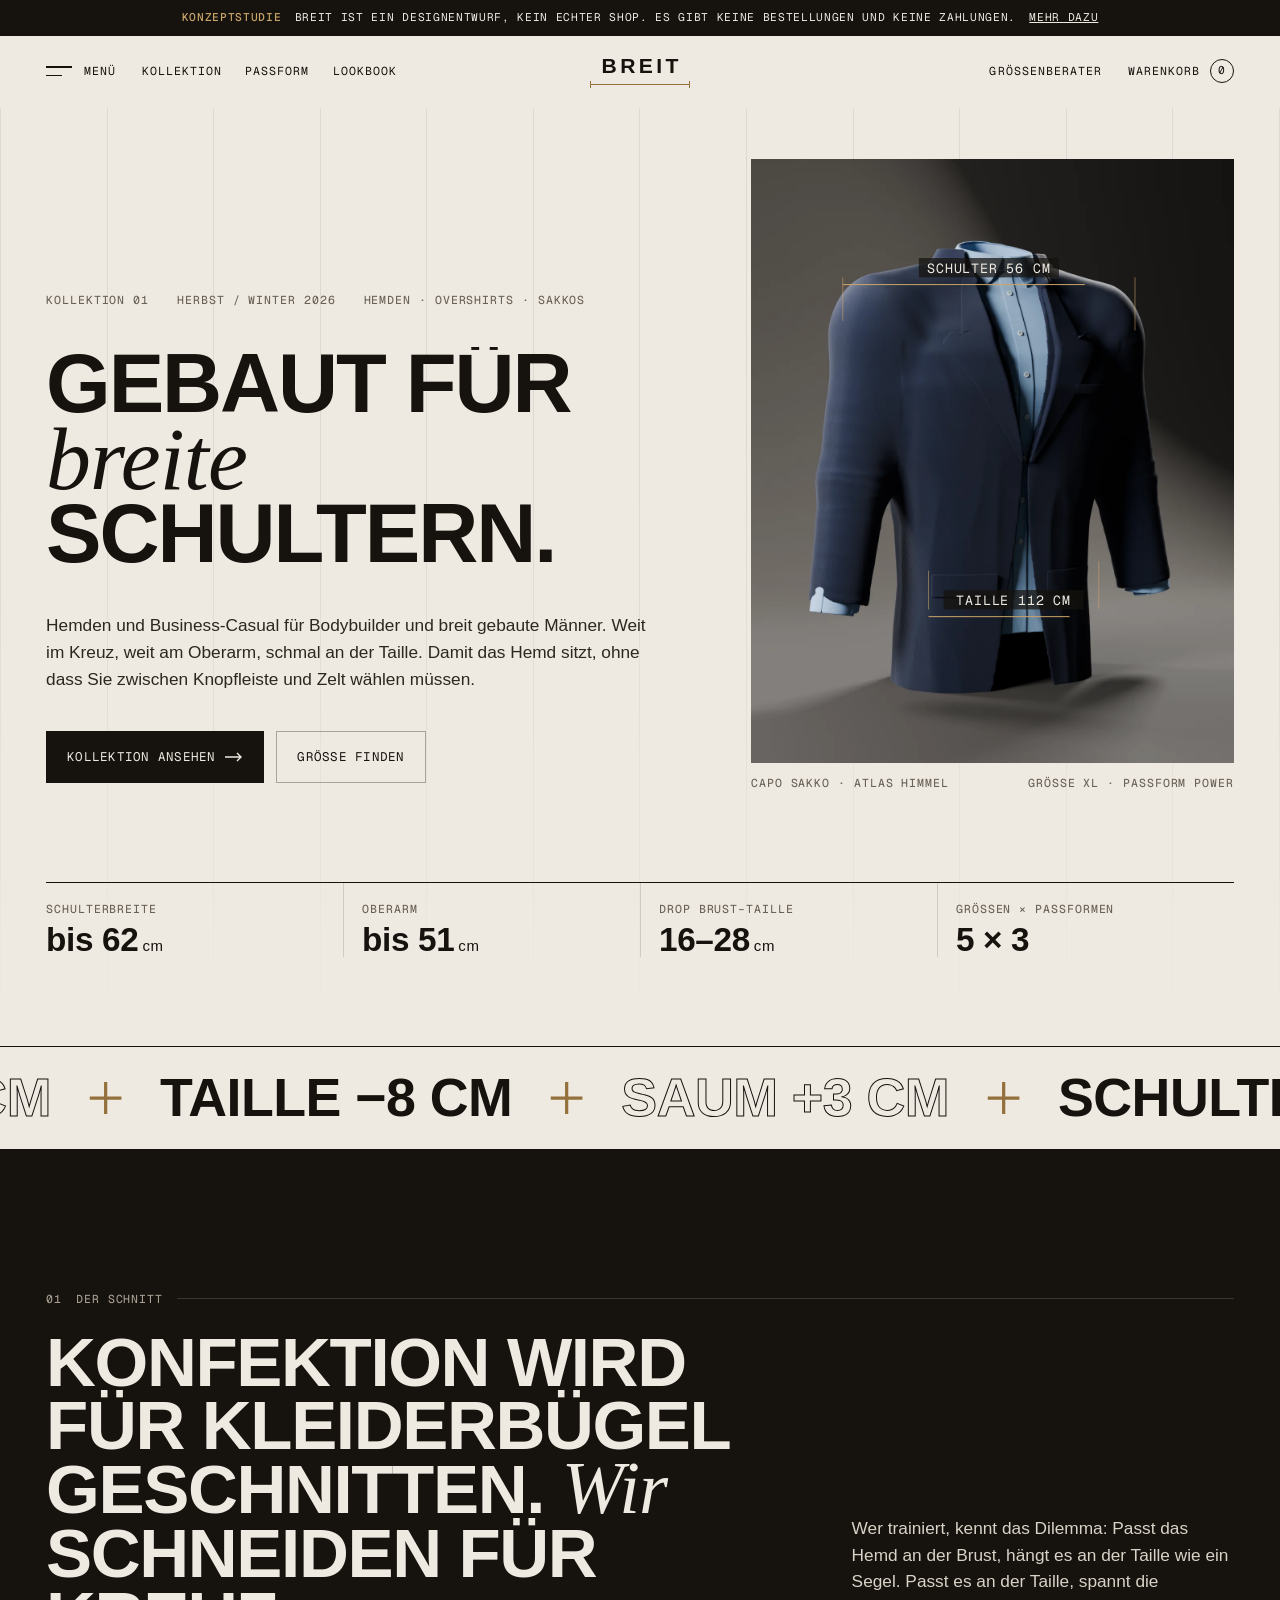
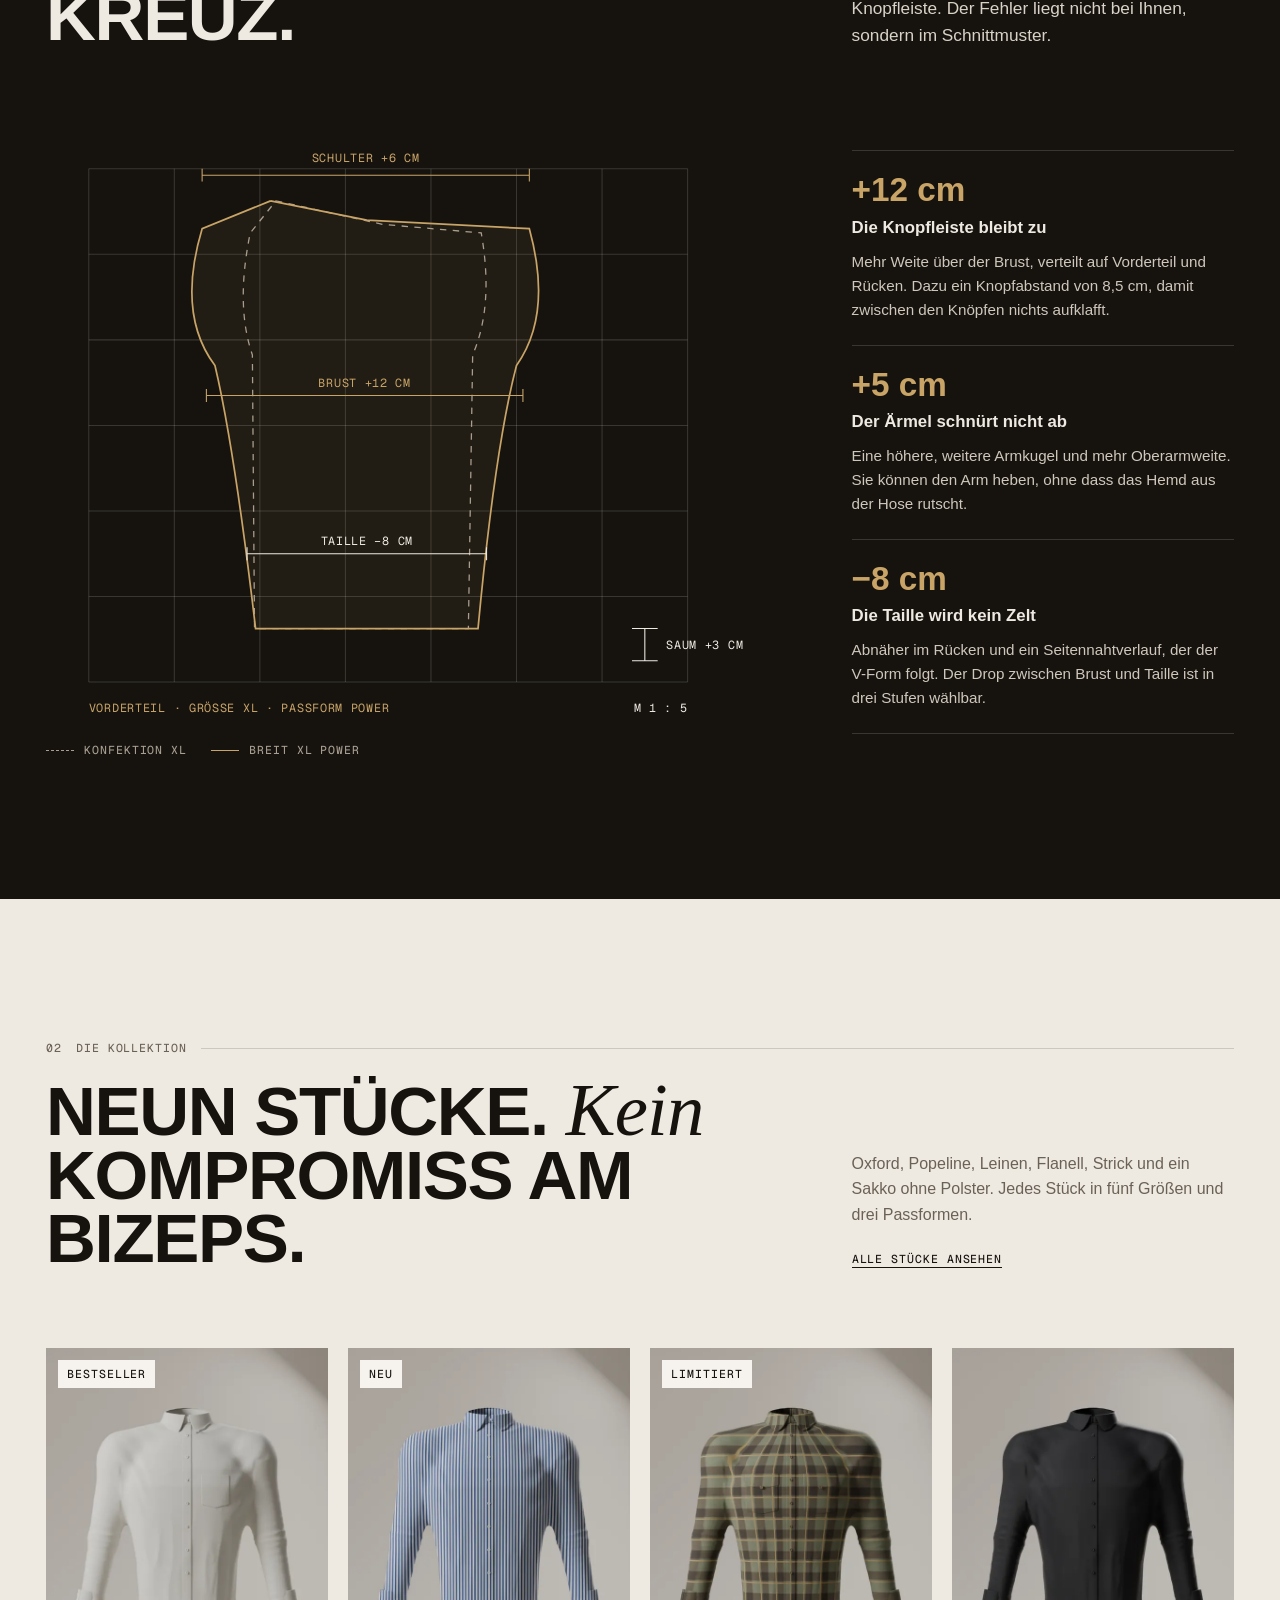
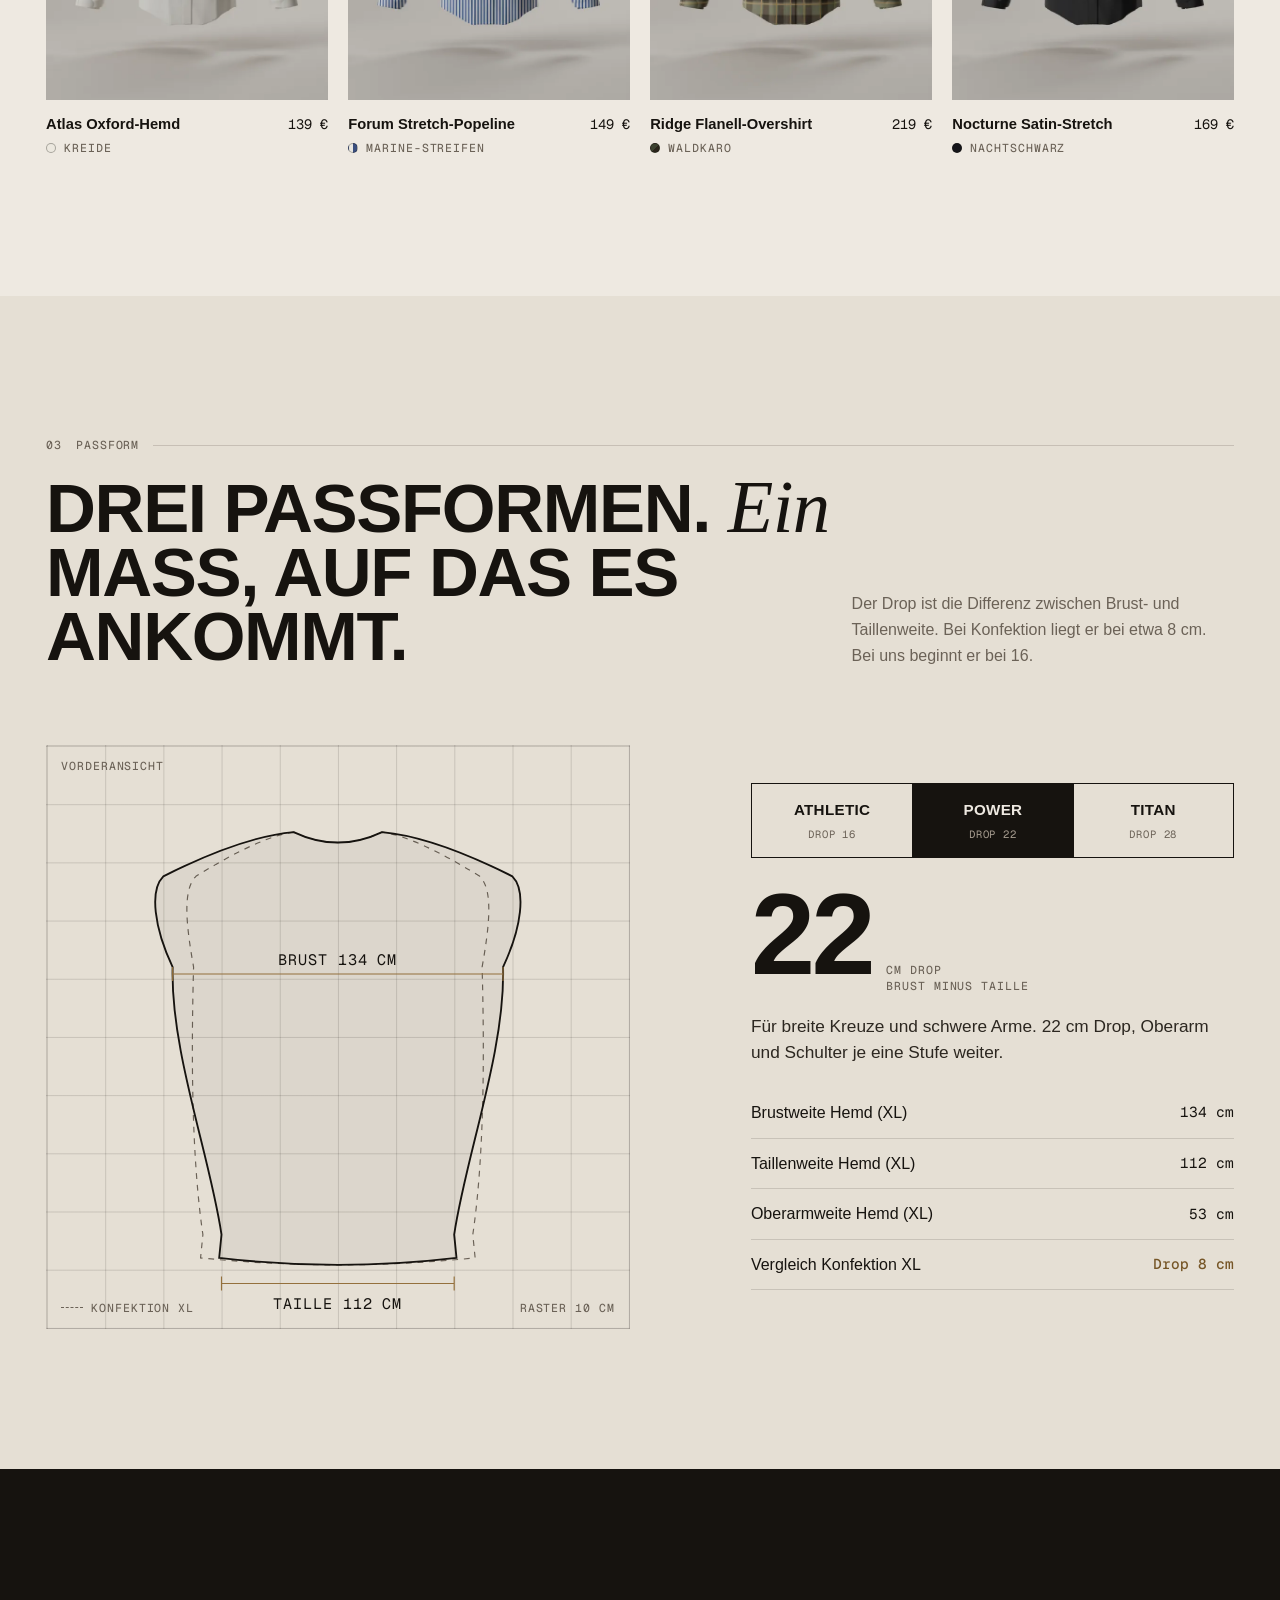
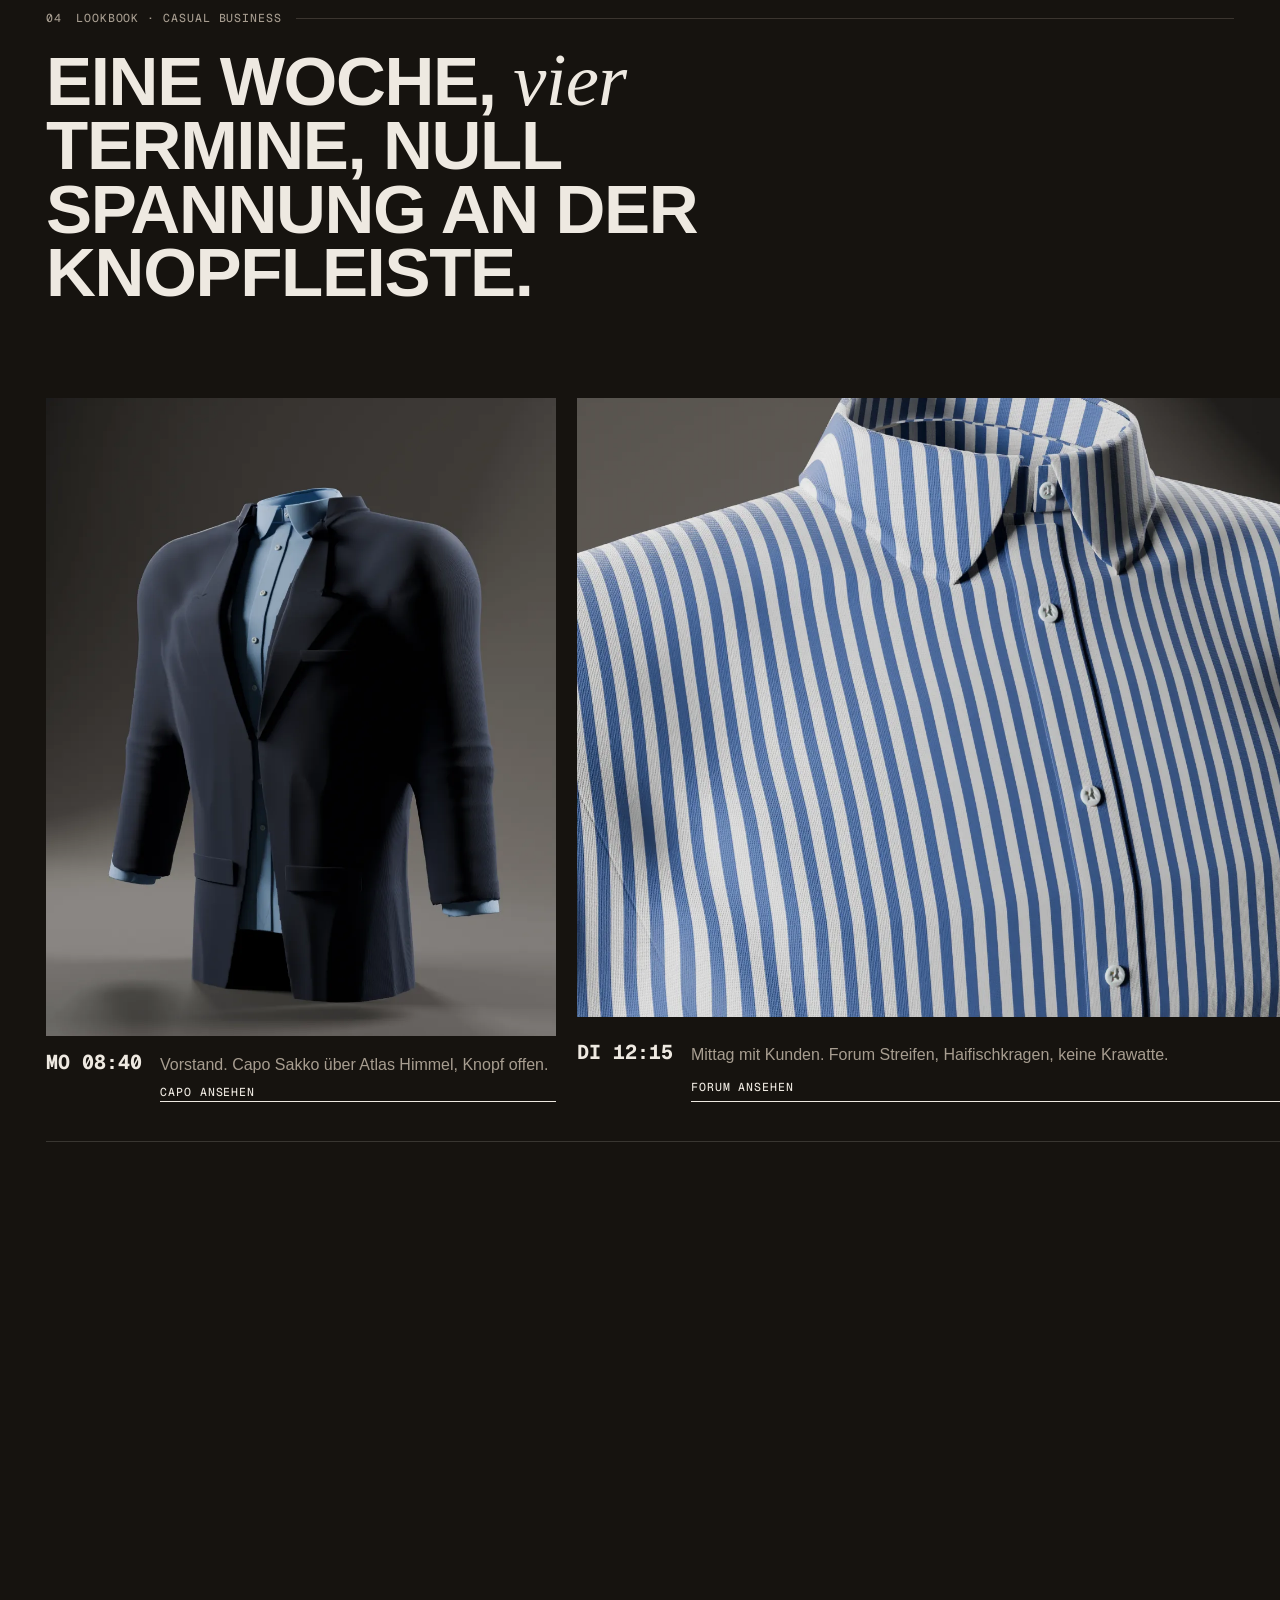
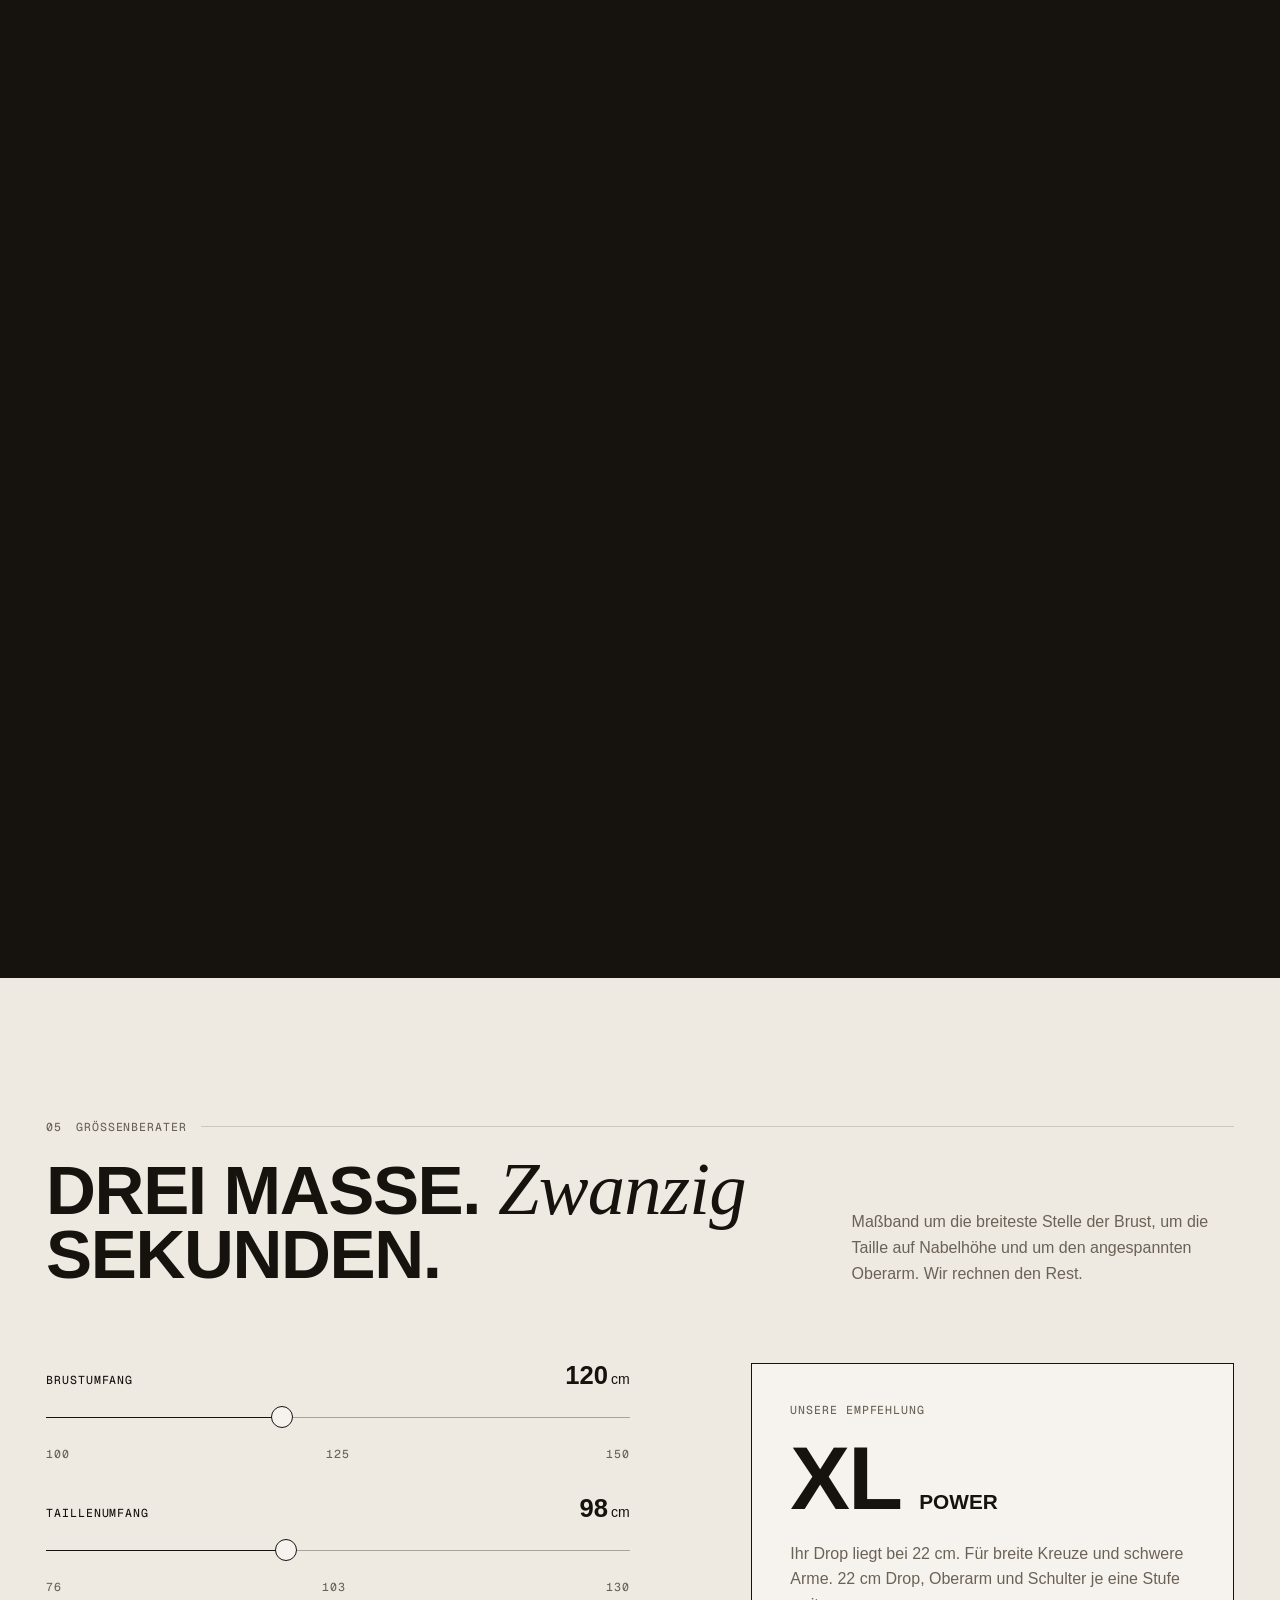
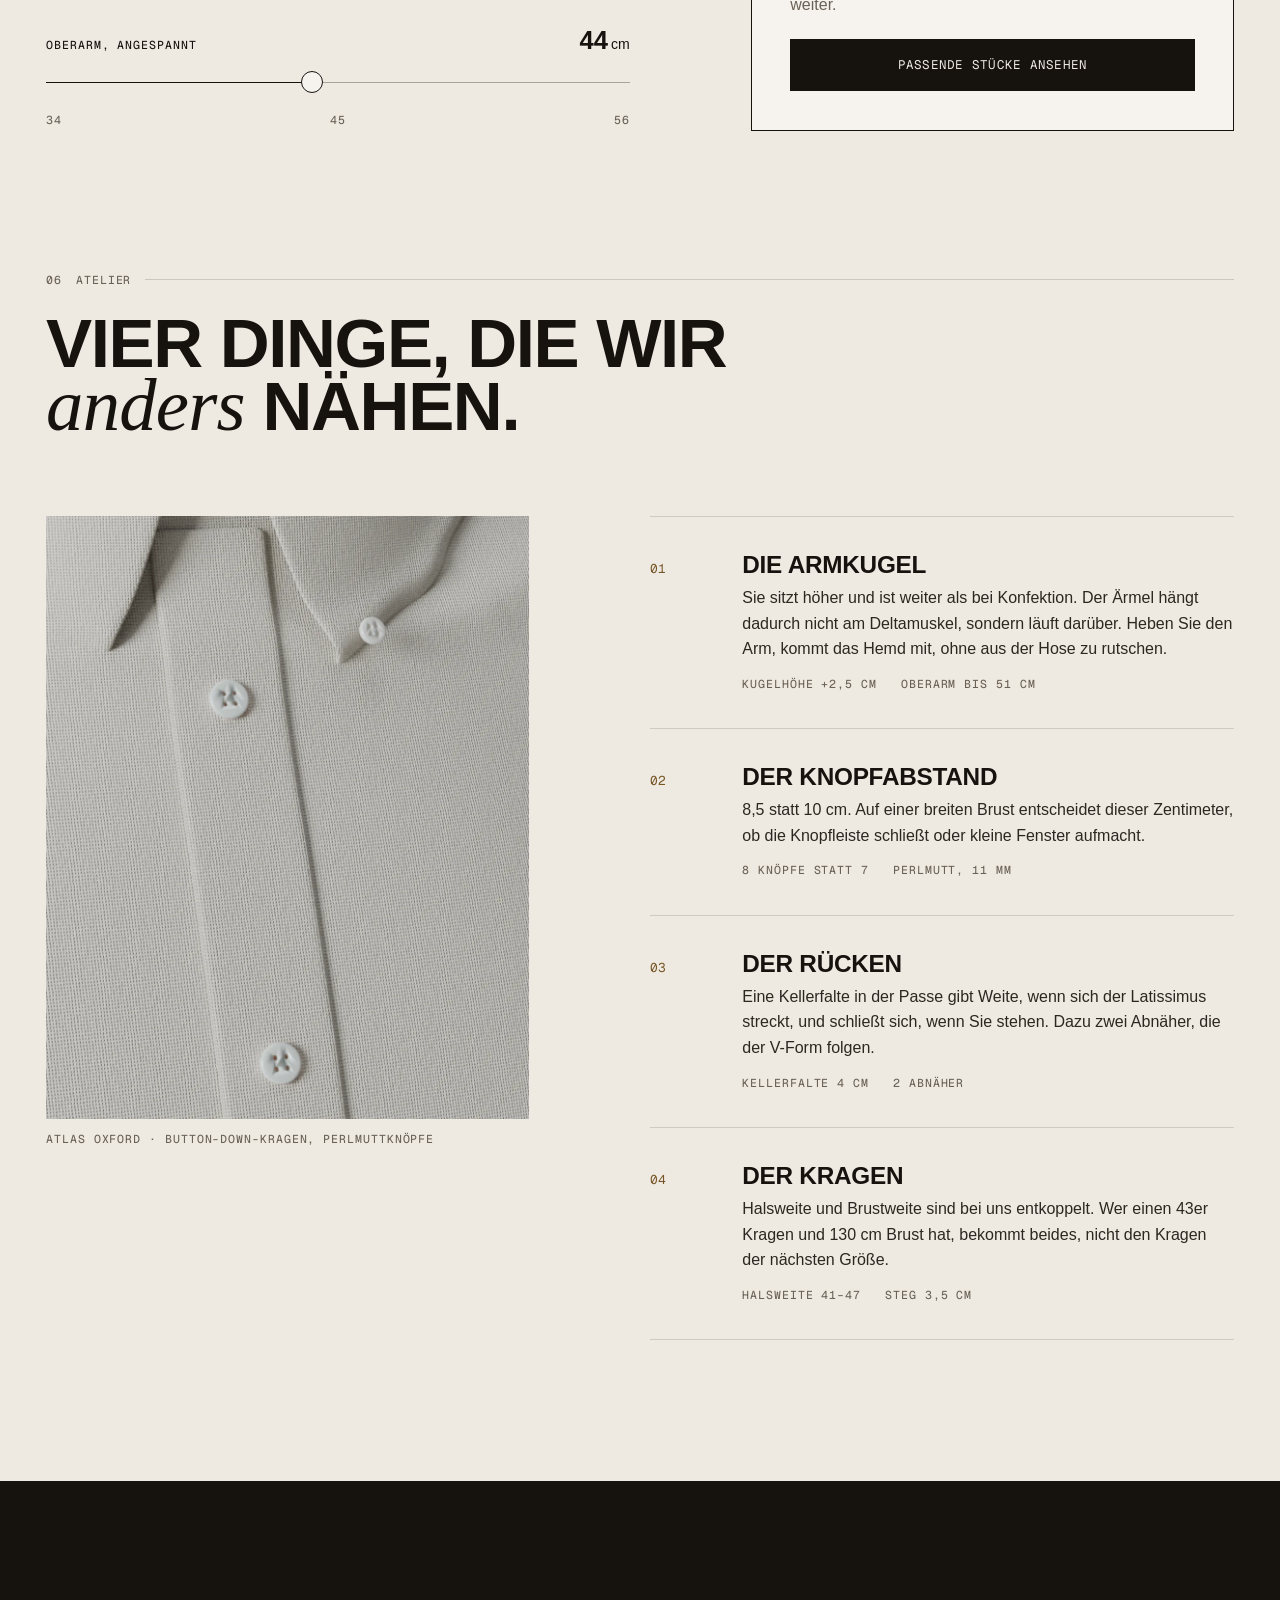
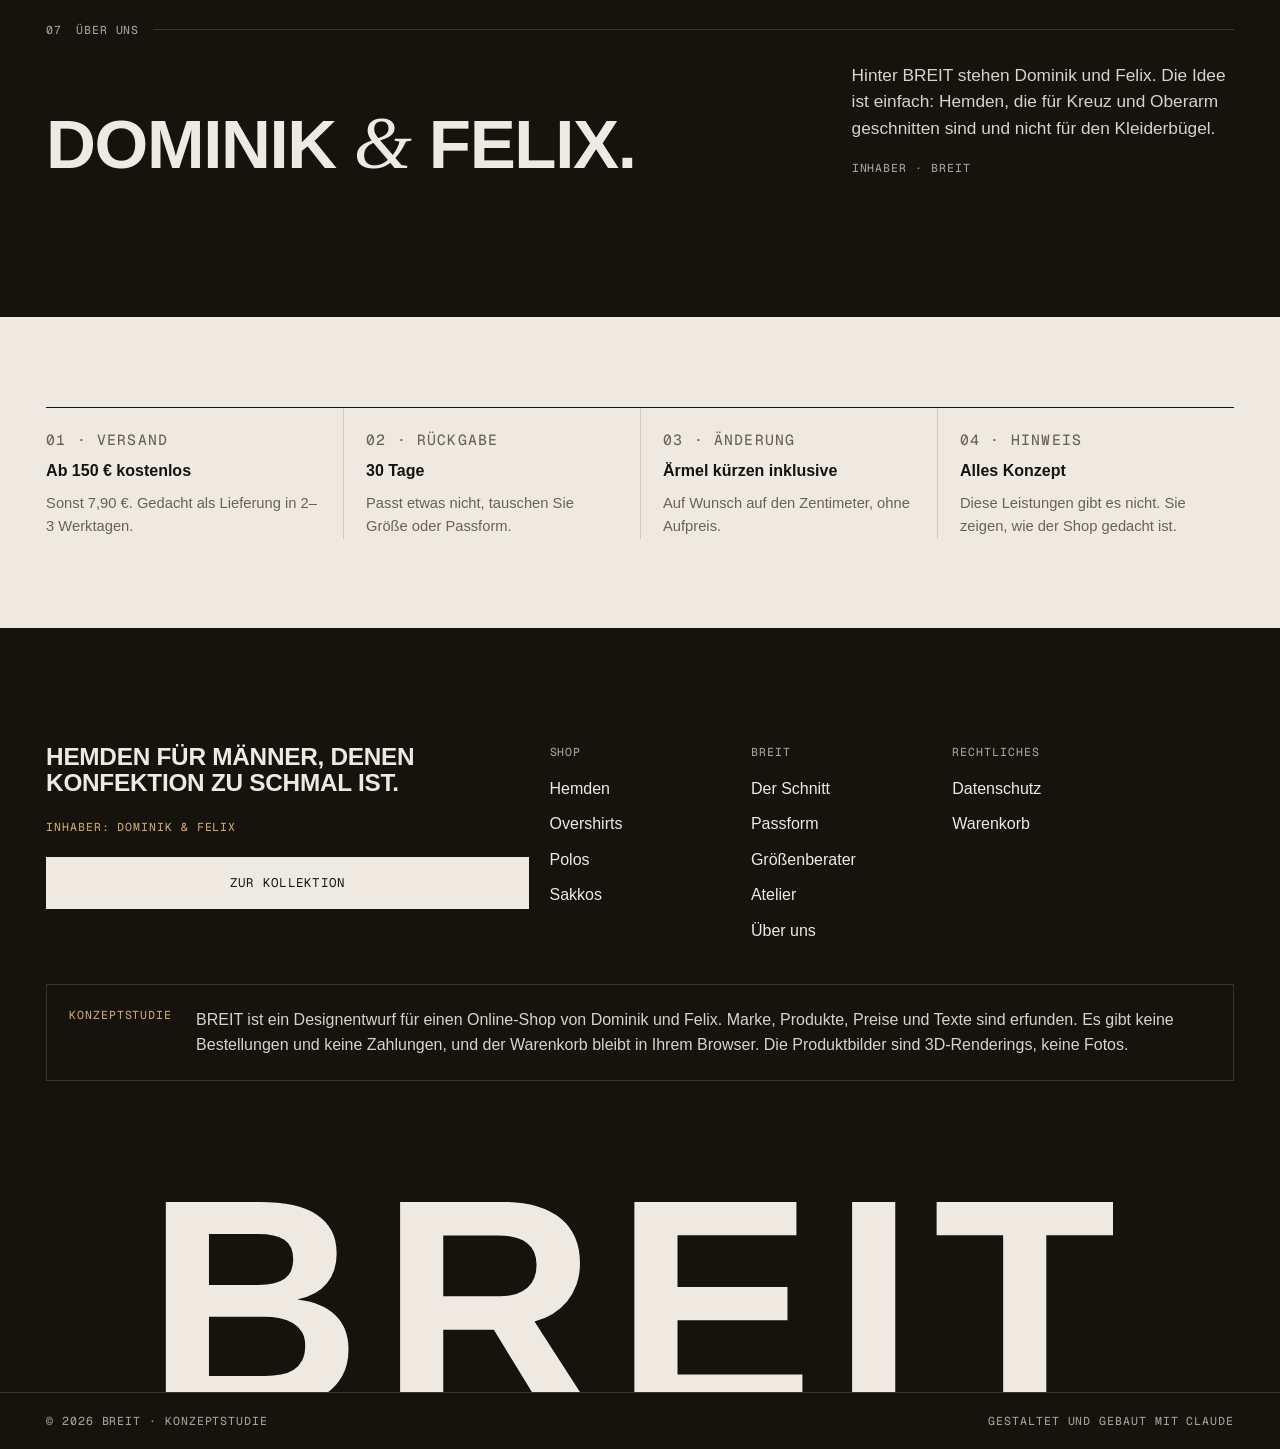
==== commit 688b16ce: "BREIT: Inhaber Dominik und Felix ergänzen (Über uns, Footer) Co-Authored-By: Claude Opus 5.5 <norepl" ====
--- a/index.html
+++ b/index.html
@@ -351,6 +351,20 @@
       </div>
     </section>
 
+    <!-- ============ ÜBER UNS ============ -->
+    <section class="section on-ink" id="ueber-uns" aria-labelledby="ueber-title">
+      <div class="wrap">
+        <div class="section-head" style="margin-bottom:0">
+          <p class="section-head__no label muted"><span>07</span><span>Über uns</span></p>
+          <h2 class="h2 section-head__title reveal" id="ueber-title">Dominik <span class="serif">&amp;</span> Felix.</h2>
+          <div class="section-head__aside reveal">
+            <p class="lead">Hinter BREIT stehen Dominik und Felix. Die Idee ist einfach: Hemden, die für Kreuz und Oberarm geschnitten sind und nicht für den Kleiderbügel.</p>
+            <p class="label muted" style="margin-top:18px">Inhaber · BREIT</p>
+          </div>
+        </div>
+      </div>
+    </section>
+
     <!-- ============ SERVICE ============ -->
     <section class="section--tight" aria-label="Service">
       <div class="wrap">
@@ -369,6 +383,7 @@
       <div class="footer-top">
         <div class="footer-claim">
           <p class="h3">Hemden für Männer, denen Konfektion zu schmal ist.</p>
+          <p class="footer-owners label">Inhaber: Dominik &amp; Felix</p>
           <a class="btn btn--light" href="kollektion.html">Zur Kollektion</a>
         </div>
         <div class="footer-col">
@@ -384,6 +399,7 @@
           <a href="index.html#passform">Passform</a>
           <a href="index.html#groesse">Größenberater</a>
           <a href="index.html#atelier">Atelier</a>
+          <a href="index.html#ueber-uns">Über uns</a>
         </div>
         <div class="footer-col">
           <p class="label">Rechtliches</p>
@@ -392,7 +408,7 @@
         </div>
         <div class="footer-concept">
           <p class="label">Konzeptstudie</p>
-          <p>BREIT ist ein Designentwurf für einen Online-Shop. Marke, Produkte, Preise und Texte sind erfunden. Es gibt keine Bestellungen und keine Zahlungen, und der Warenkorb bleibt in Ihrem Browser. Die Produktbilder sind 3D-Renderings, keine Fotos.</p>
+          <p>BREIT ist ein Designentwurf für einen Online-Shop von Dominik und Felix. Marke, Produkte, Preise und Texte sind erfunden. Es gibt keine Bestellungen und keine Zahlungen, und der Warenkorb bleibt in Ihrem Browser. Die Produktbilder sind 3D-Renderings, keine Fotos.</p>
         </div>
       </div>
     </div>
--- a/assets/css/breit.css
+++ b/assets/css/breit.css
@@ -637,6 +637,7 @@
 .footer-top { display: grid; grid-template-columns: repeat(12, minmax(0, 1fr)); column-gap: clamp(12px, 1.6vw, 28px); row-gap: 40px; }
 .footer-claim { grid-column: 1 / span 5; display: grid; gap: 22px; align-content: start; }
 .footer-claim .h3 { max-width: 16em; line-height: 1.1; }
+.footer-owners { color: var(--brass-lite); }
 .footer-col { grid-column: span 2; display: grid; gap: 10px; align-content: start; }
 .footer-col .label { color: var(--mute-on-ink); margin-bottom: 6px; }
 .footer-col a { text-decoration: none; color: var(--bone); width: fit-content; }
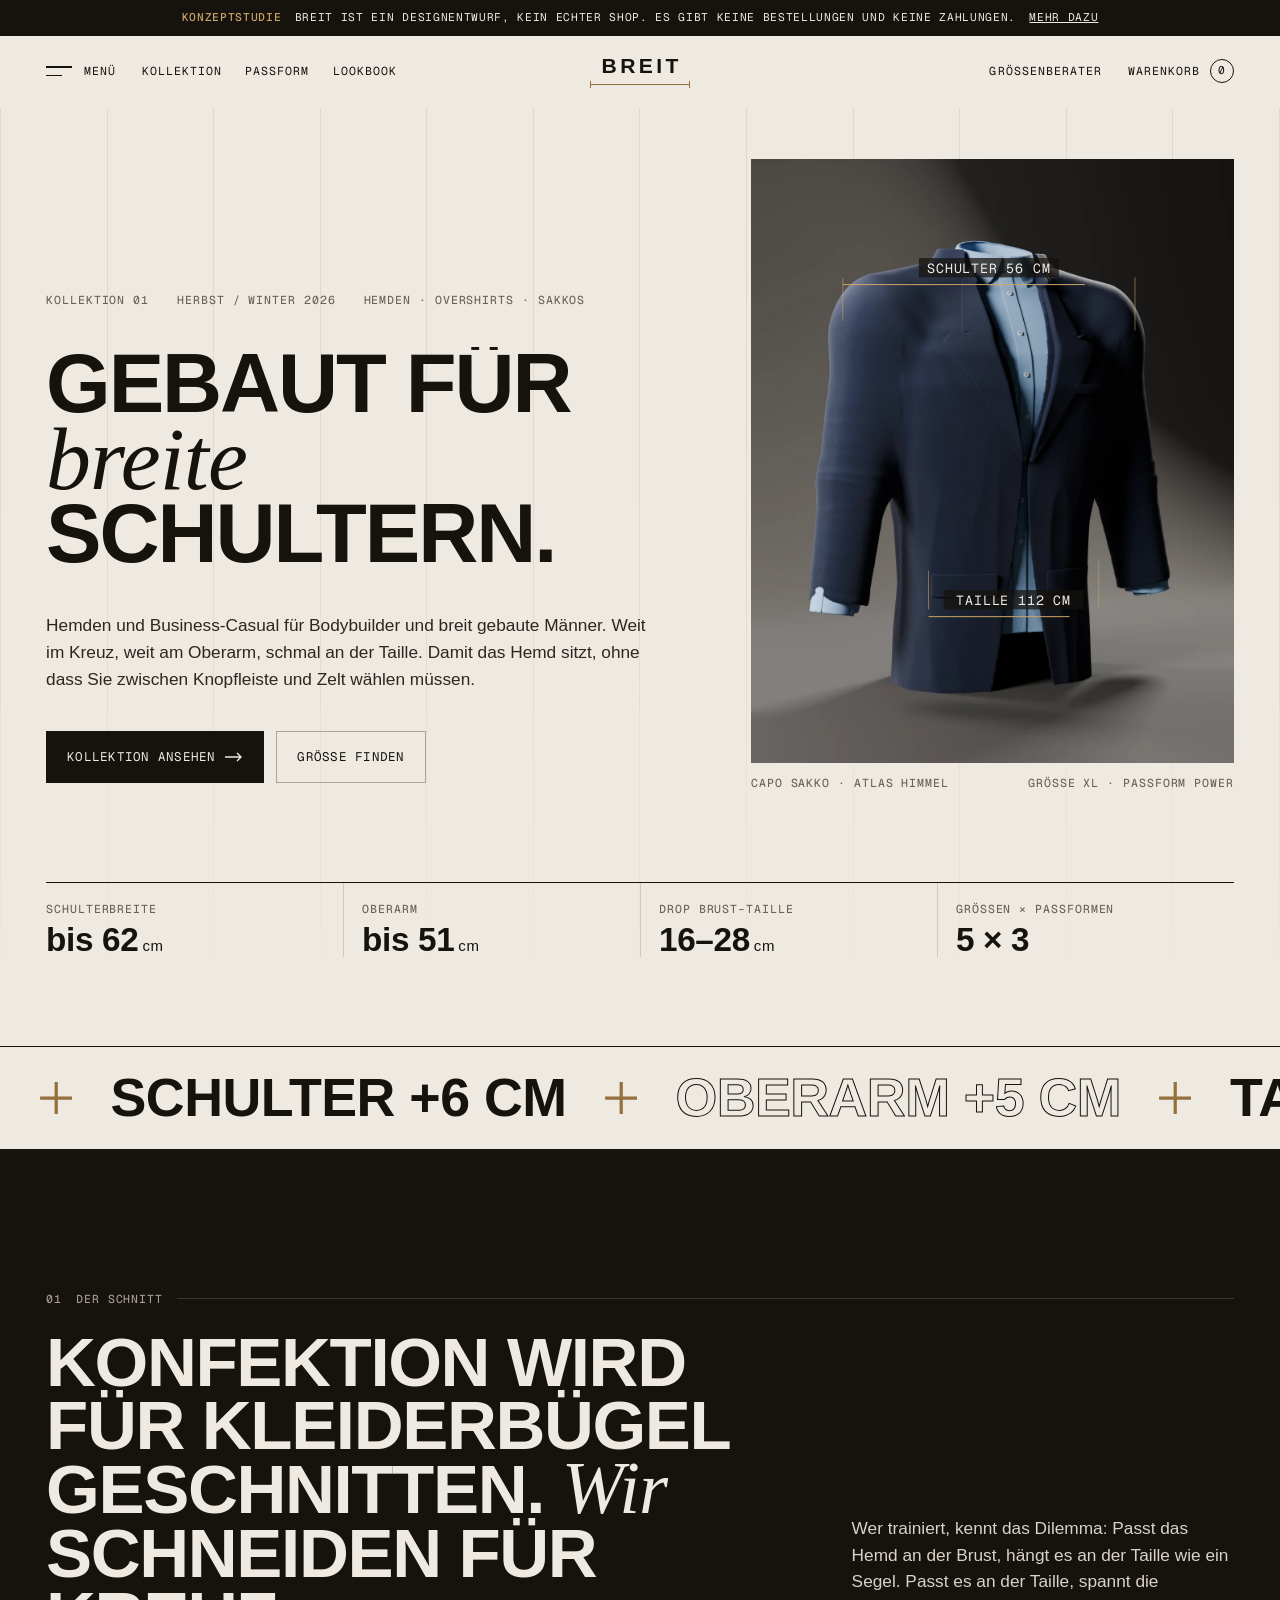
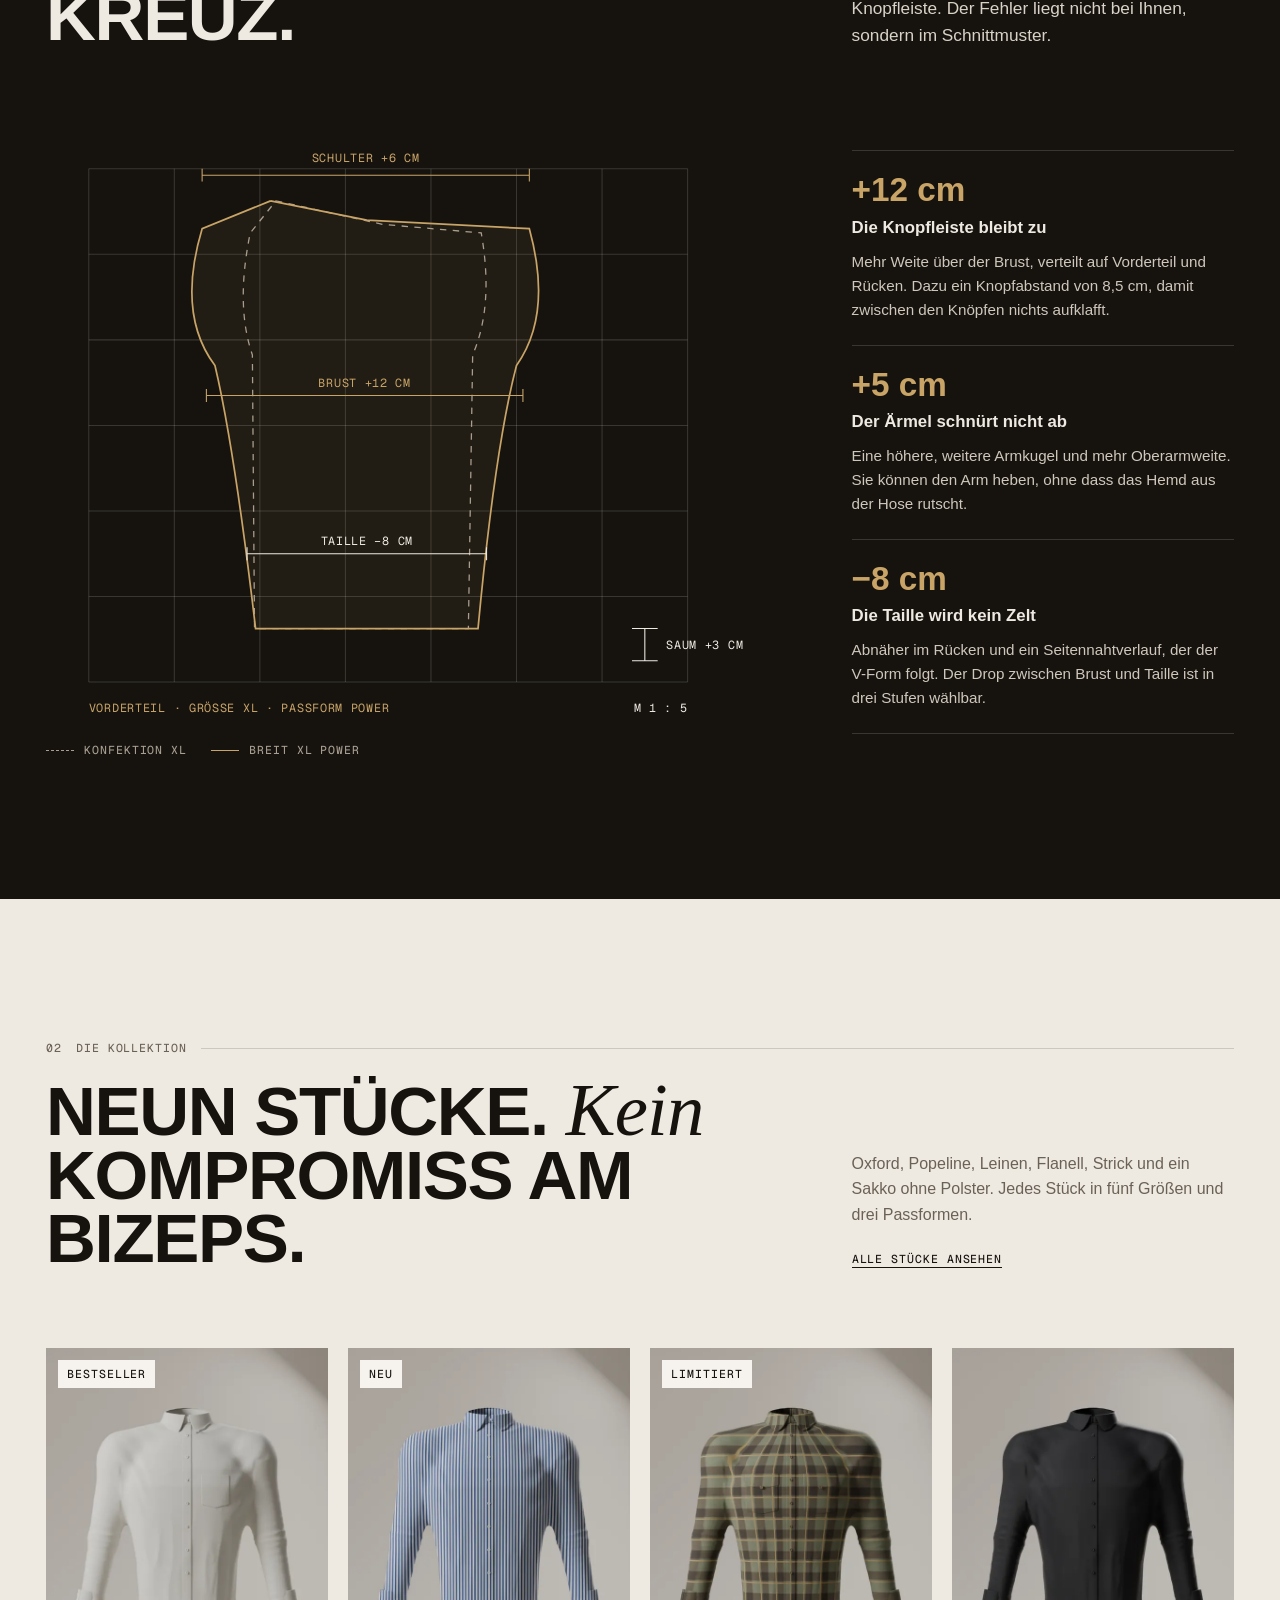
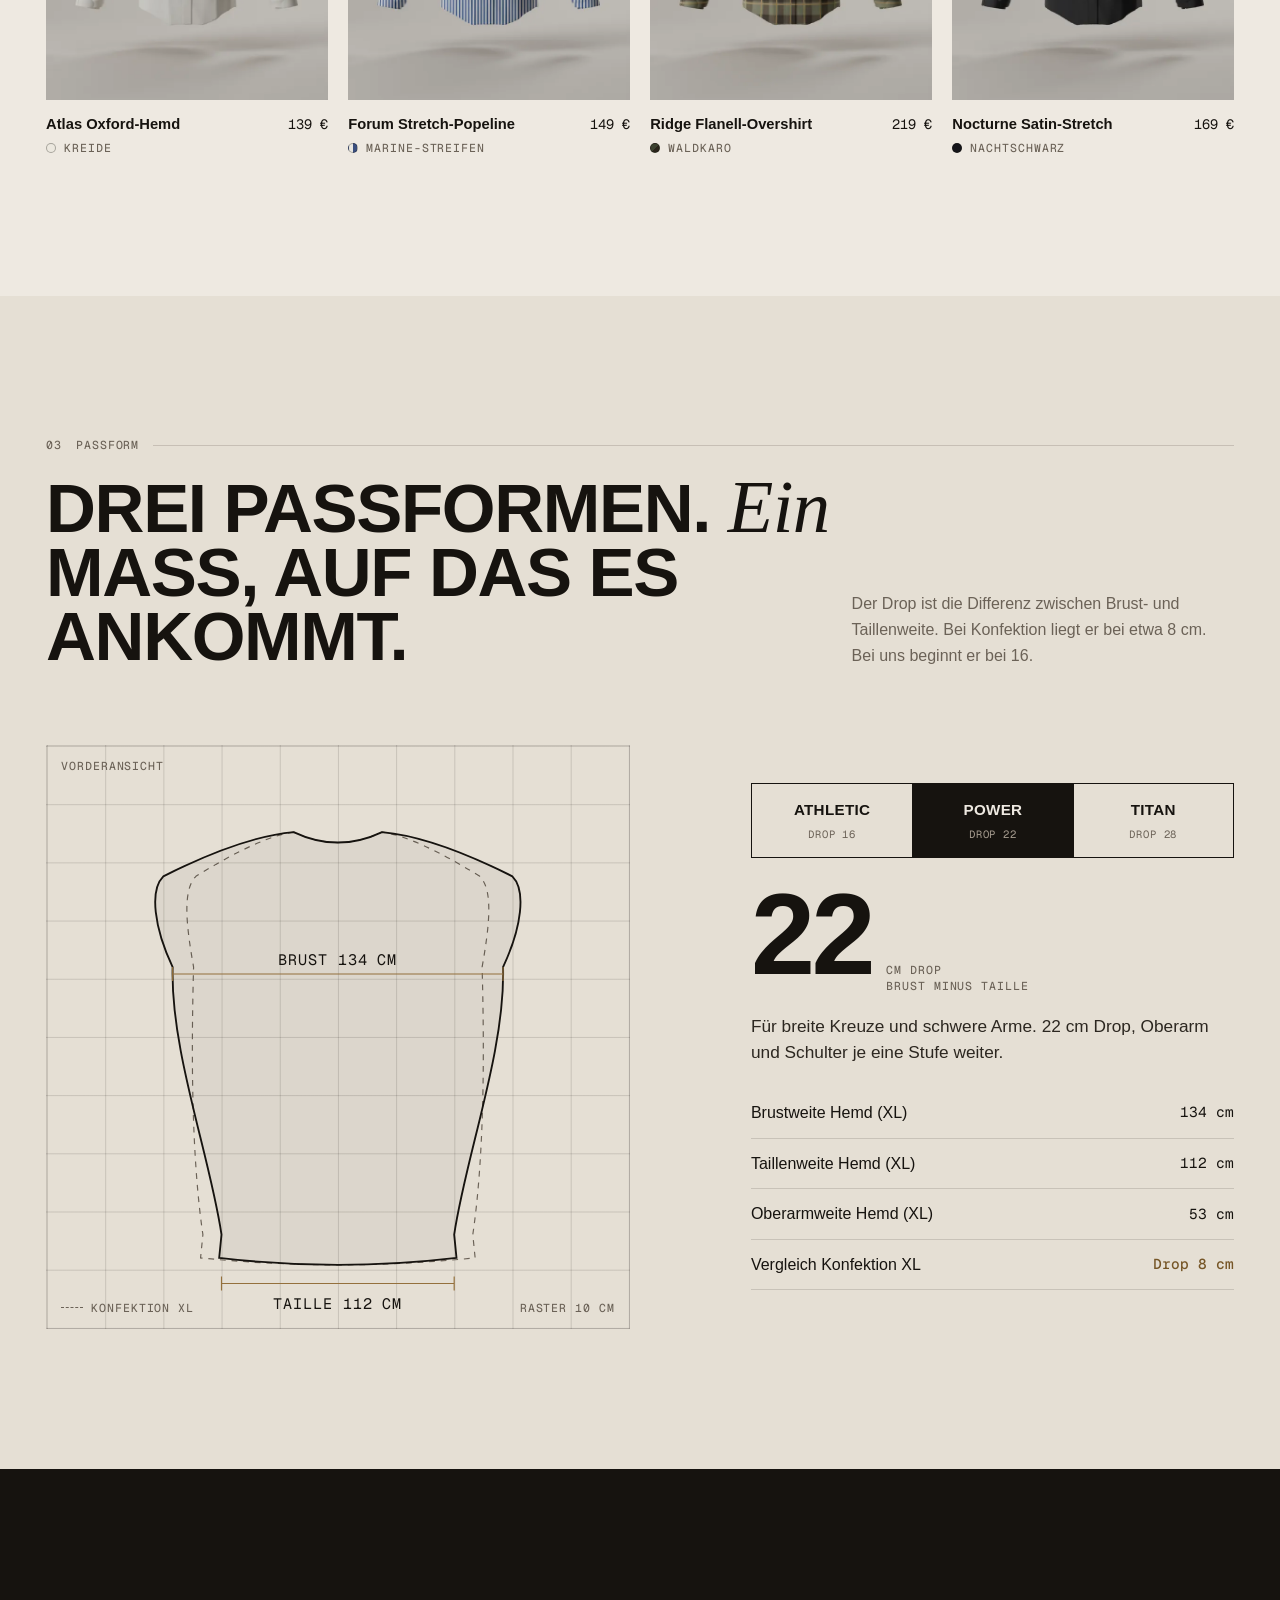
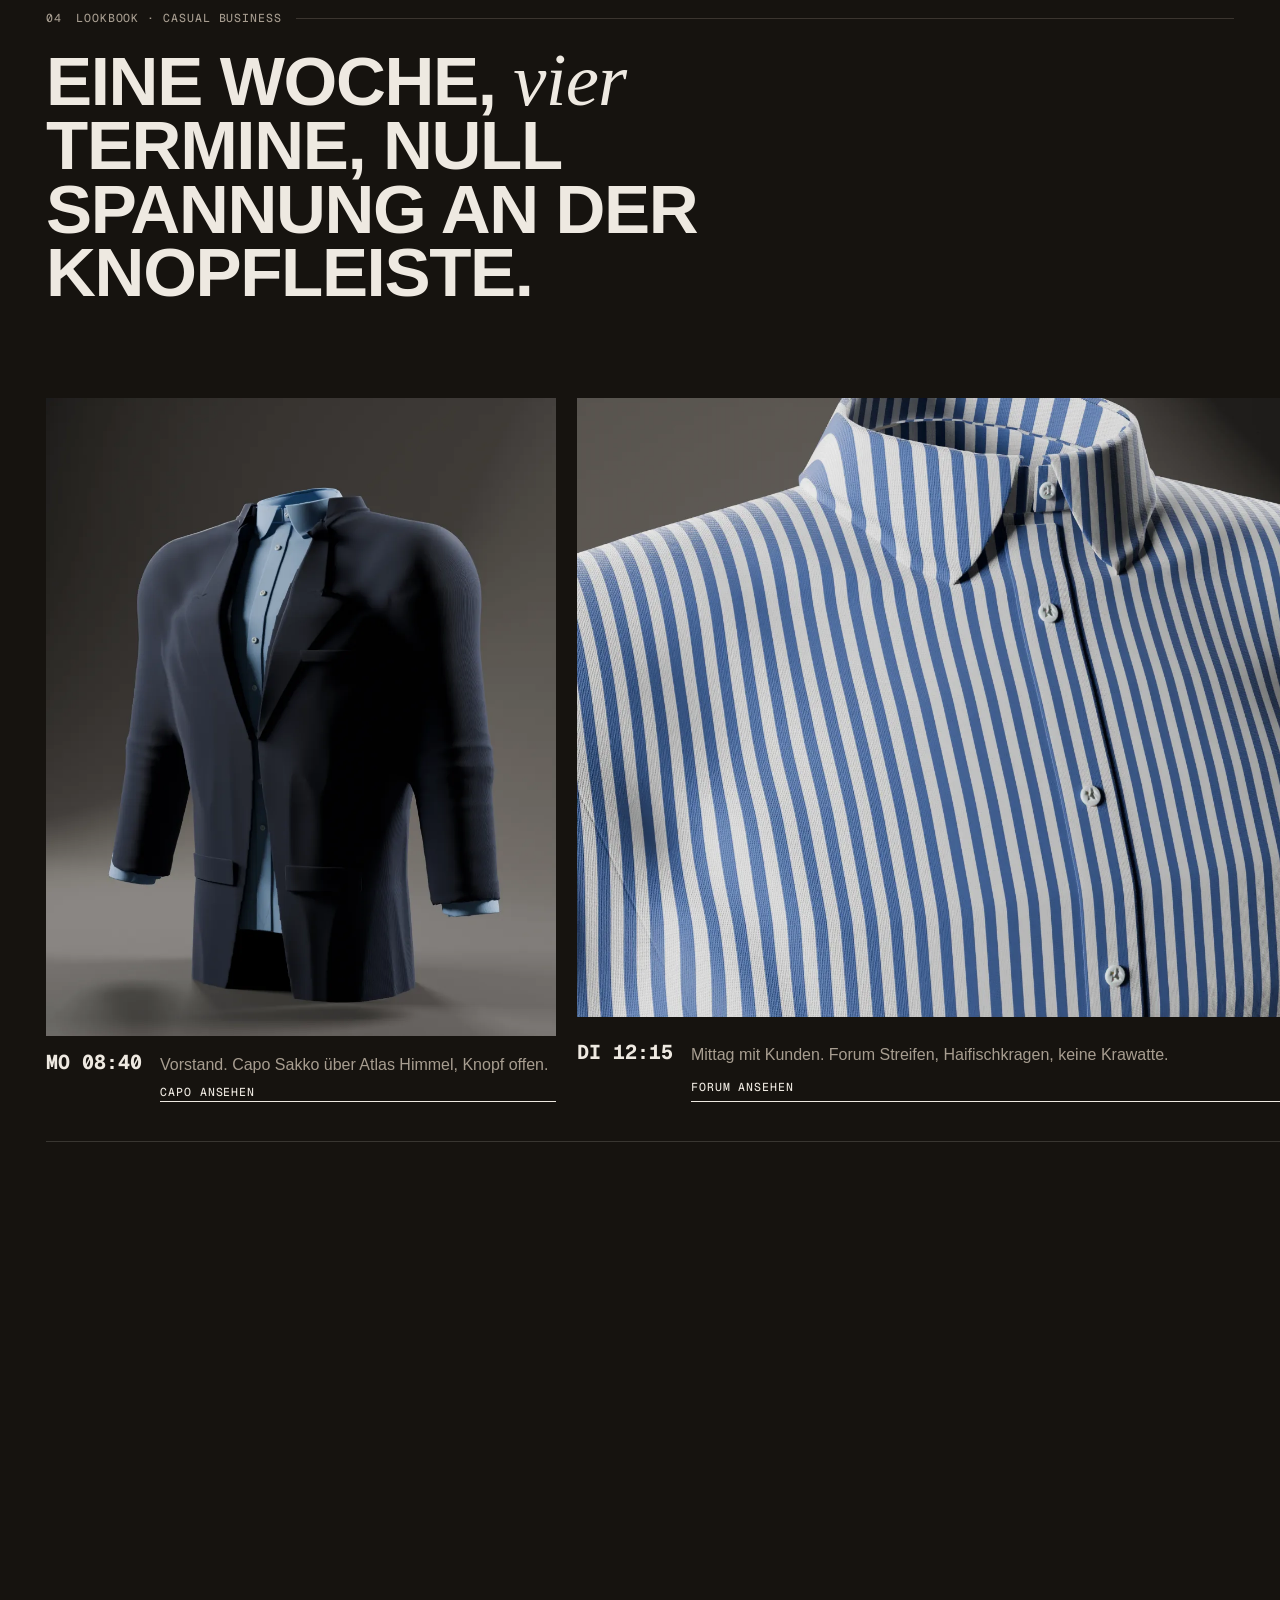
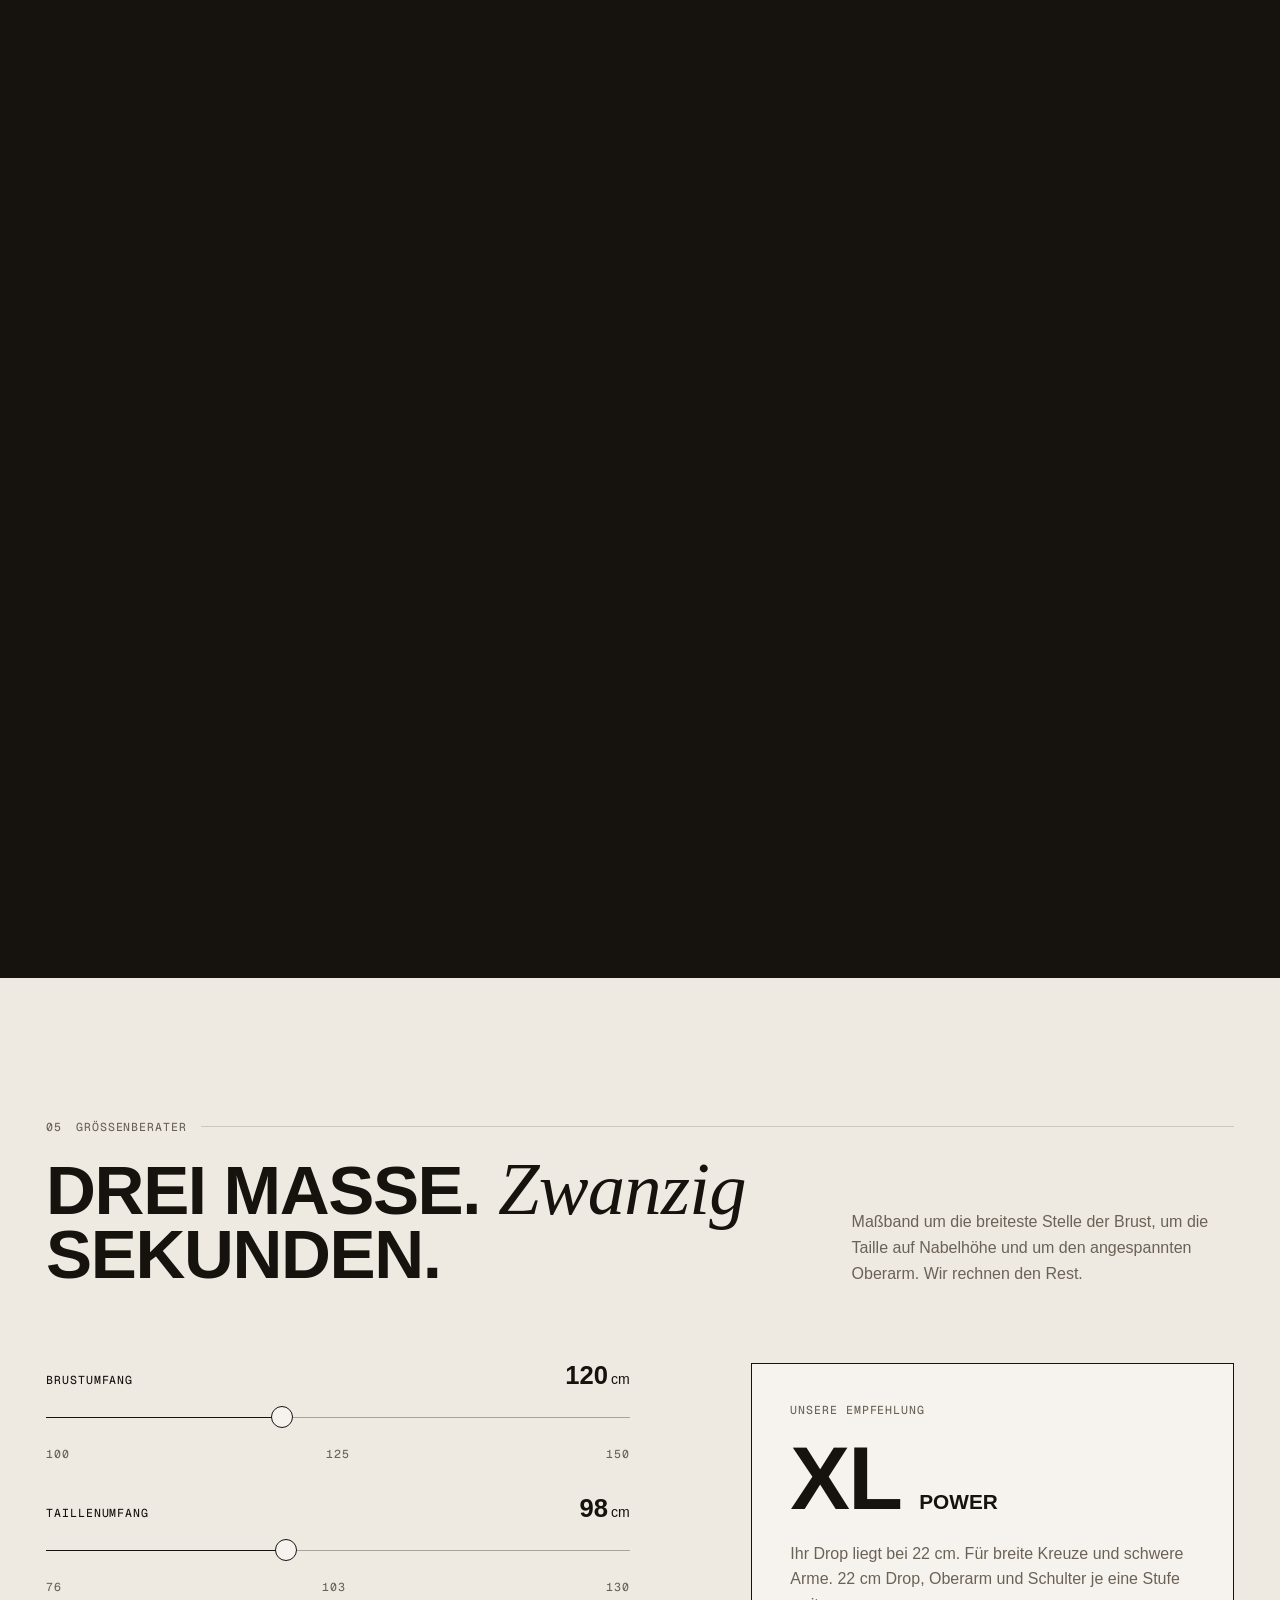
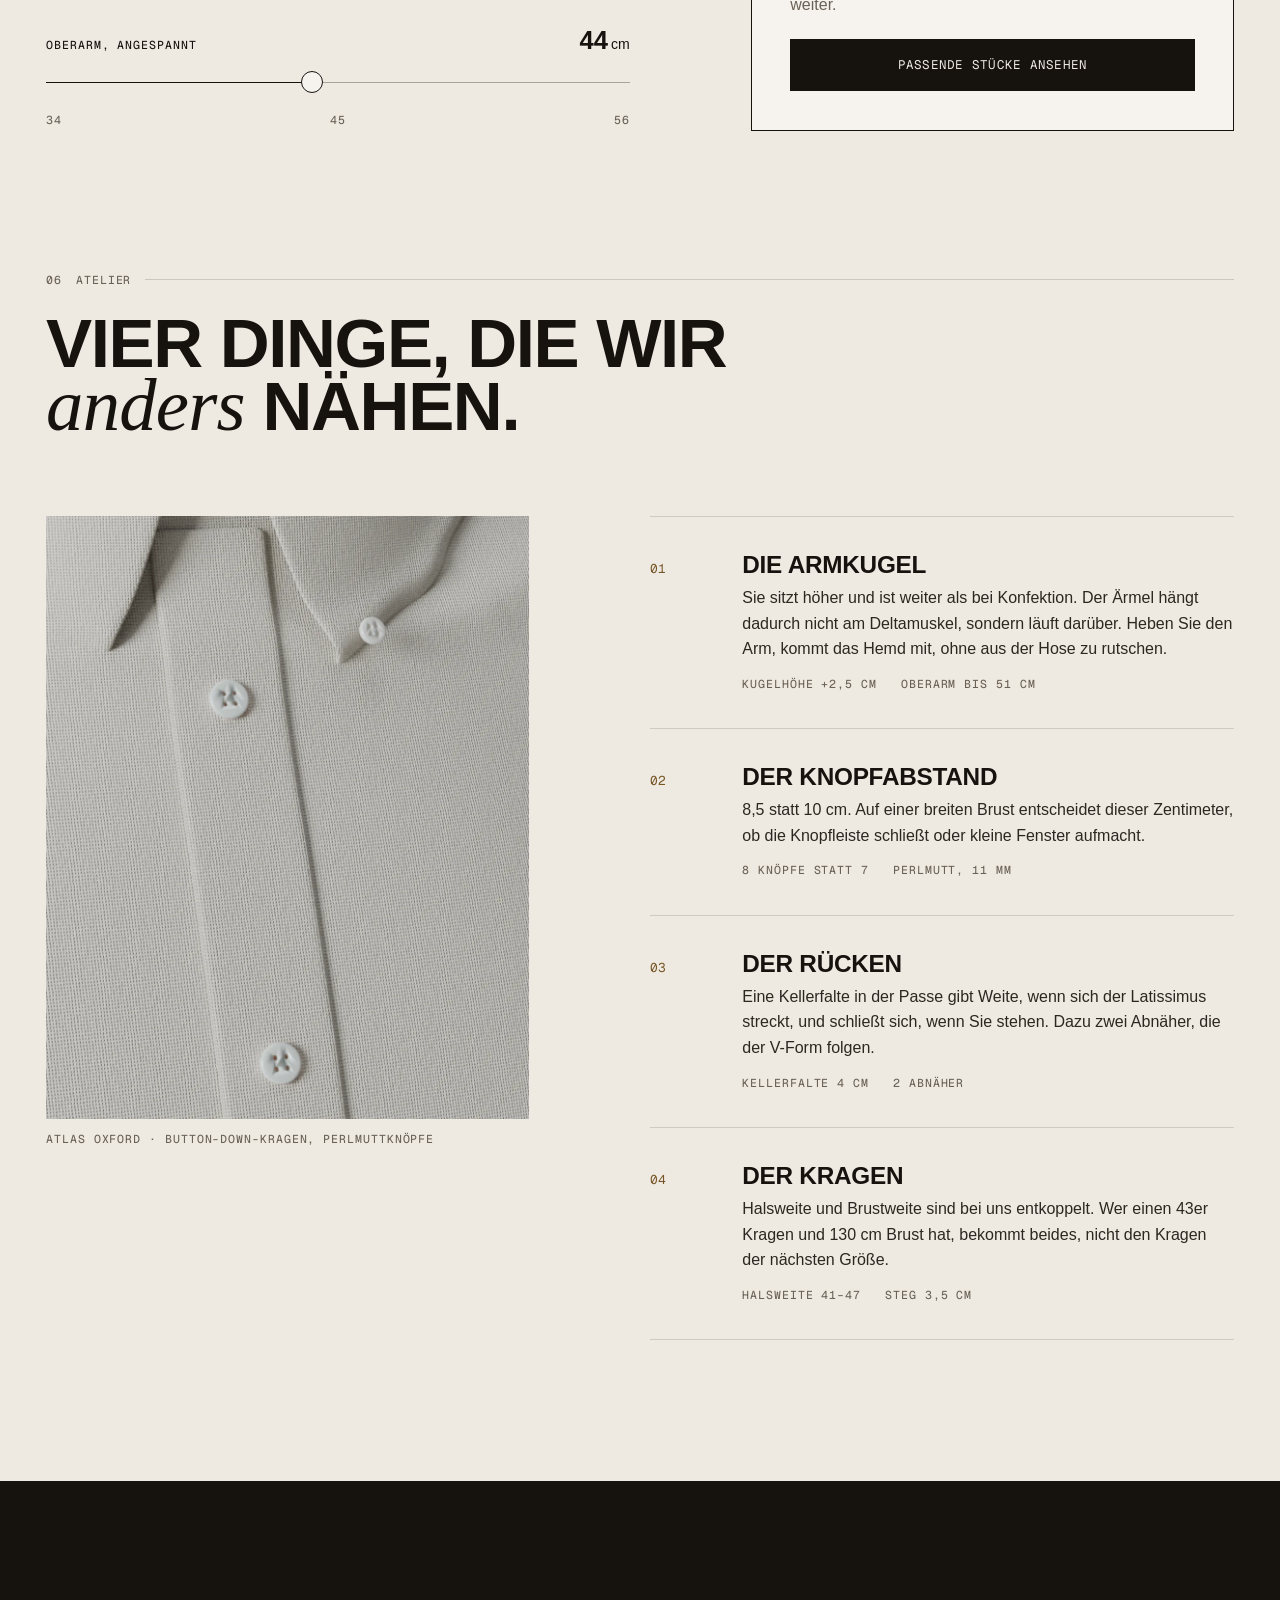
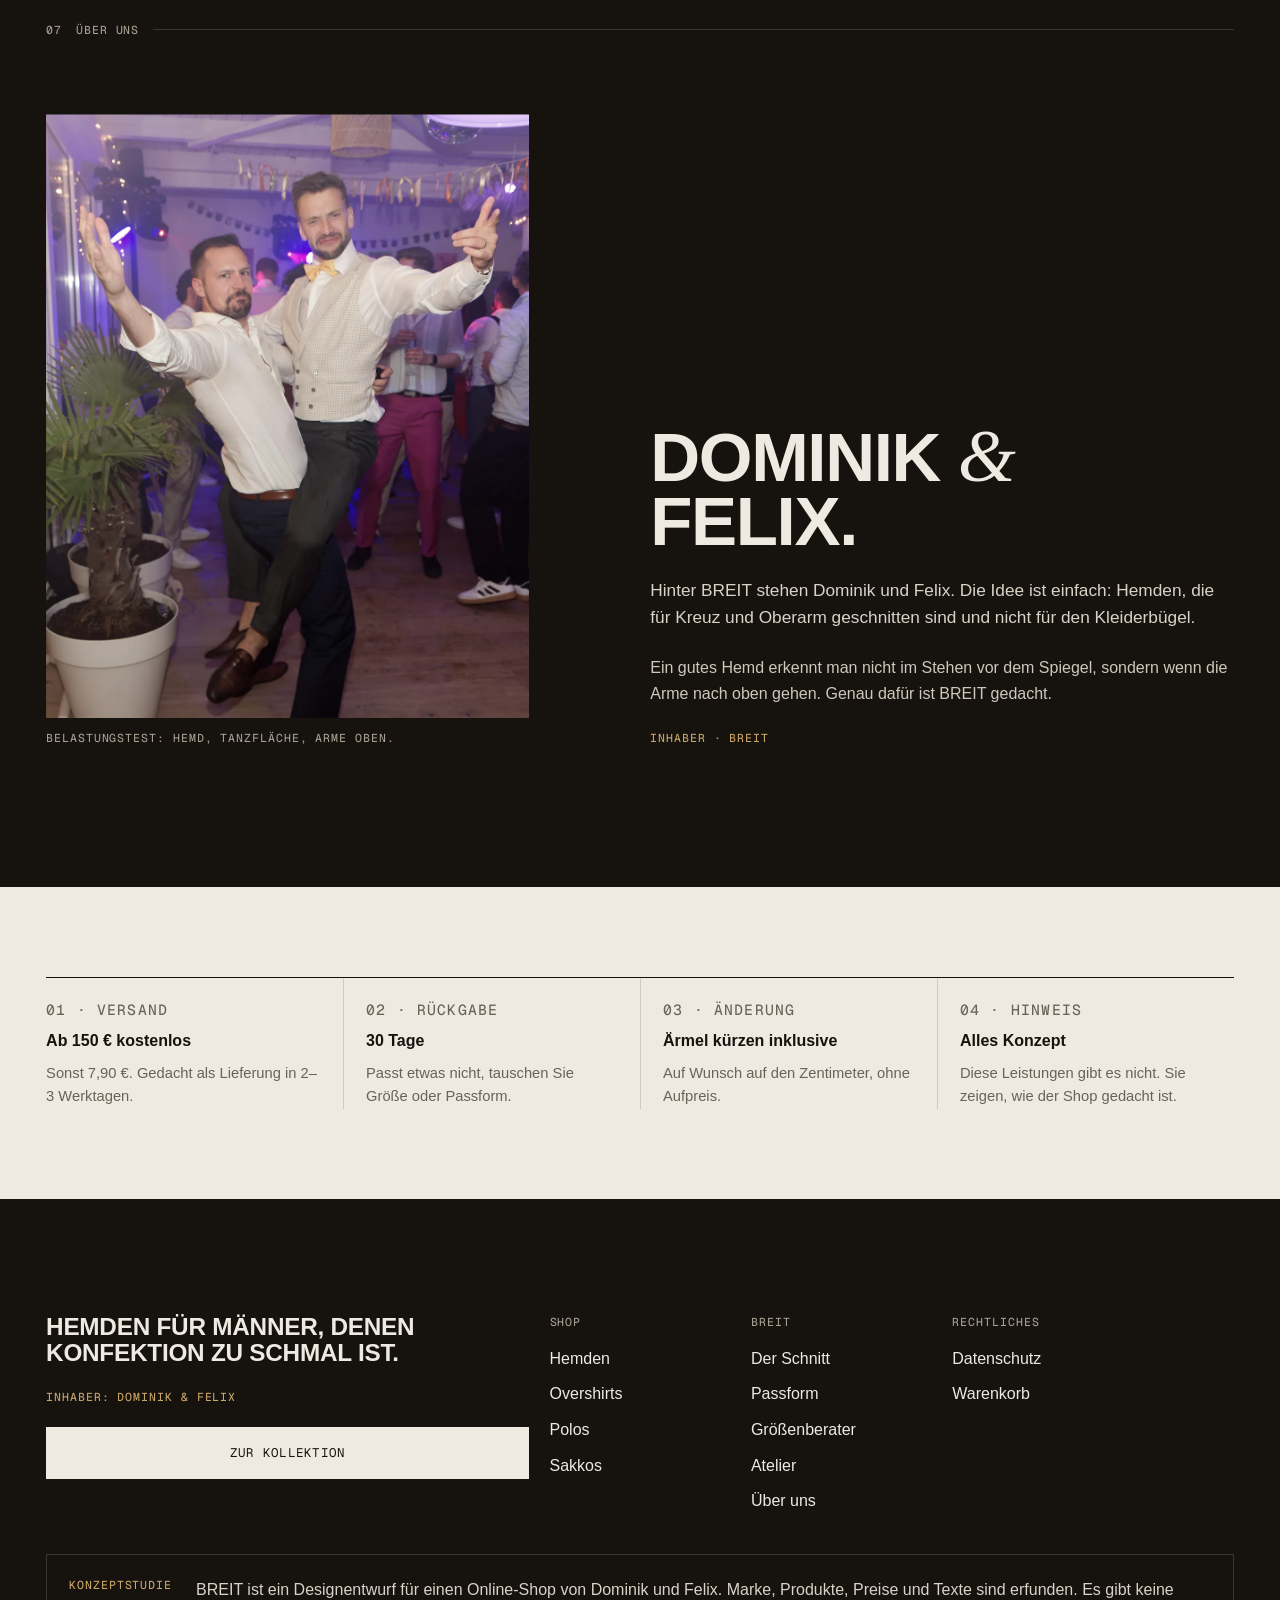
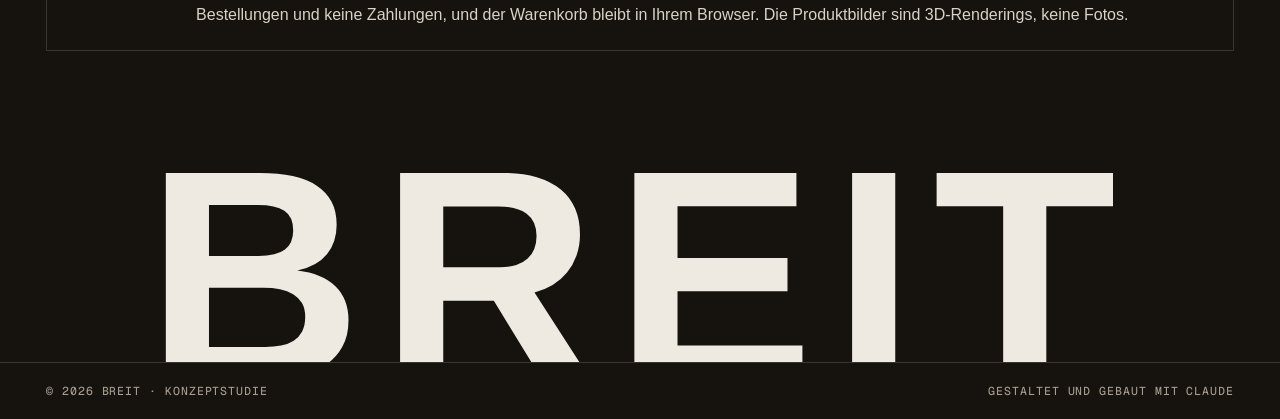
==== commit 96a9837e: "BREIT: Foto der Inhaber im Abschnitt Über uns Co-Authored-By: Claude Opus 5.5 <noreply@anthropic.com" ====
--- a/index.html
+++ b/index.html
@@ -354,12 +354,19 @@
     <!-- ============ ÜBER UNS ============ -->
     <section class="section on-ink" id="ueber-uns" aria-labelledby="ueber-title">
       <div class="wrap">
-        <div class="section-head" style="margin-bottom:0">
+        <div class="section-head">
           <p class="section-head__no label muted"><span>07</span><span>Über uns</span></p>
-          <h2 class="h2 section-head__title reveal" id="ueber-title">Dominik <span class="serif">&amp;</span> Felix.</h2>
-          <div class="section-head__aside reveal">
-            <p class="lead">Hinter BREIT stehen Dominik und Felix. Die Idee ist einfach: Hemden, die für Kreuz und Oberarm geschnitten sind und nicht für den Kleiderbügel.</p>
-            <p class="label muted" style="margin-top:18px">Inhaber · BREIT</p>
+        </div>
+        <div class="owners">
+          <figure class="owners__img reveal-img">
+            <img src="assets/img/shop/inhaber.webp" width="1080" height="1350" loading="lazy" alt="Dominik und Felix auf einer Feier, beide im weißen Hemd, mit ausgebreiteten Armen auf der Tanzfläche" />
+            <figcaption class="label muted">Belastungstest: Hemd, Tanzfläche, Arme oben.</figcaption>
+          </figure>
+          <div class="owners__text">
+            <h2 class="h2 reveal" id="ueber-title">Dominik <span class="serif">&amp;</span> Felix.</h2>
+            <p class="lead reveal">Hinter BREIT stehen Dominik und Felix. Die Idee ist einfach: Hemden, die für Kreuz und Oberarm geschnitten sind und nicht für den Kleiderbügel.</p>
+            <p class="reveal" style="color:#cfc7bb">Ein gutes Hemd erkennt man nicht im Stehen vor dem Spiegel, sondern wenn die Arme nach oben gehen. Genau dafür ist BREIT gedacht.</p>
+            <p class="label reveal" style="color:var(--brass-lite)">Inhaber · BREIT</p>
           </div>
         </div>
       </div>
--- a/assets/css/breit.css
+++ b/assets/css/breit.css
@@ -620,6 +620,14 @@
 .atelier__list .fig { grid-column: 2; display: flex; gap: 24px; flex-wrap: wrap; color: var(--mute); margin-top: 6px; }
 @media (max-width: 980px) { .atelier__img, .atelier__list { grid-column: 1 / -1; position: static; } .atelier__img { max-width: 520px; } }
 
+/* ---------- Über uns ---------- */
+.owners { display: grid; grid-template-columns: repeat(12, minmax(0, 1fr)); column-gap: clamp(12px, 1.6vw, 28px); row-gap: 40px; align-items: end; }
+.owners__img { grid-column: 1 / span 5; }
+.owners__img img { width: 100%; aspect-ratio: 4 / 5; object-fit: cover; background: #241f2a; }
+.owners__img figcaption { margin-top: 12px; }
+.owners__text { grid-column: 7 / span 6; display: grid; gap: 24px; align-content: end; }
+@media (max-width: 980px) { .owners__img, .owners__text { grid-column: 1 / -1; } .owners__img { max-width: 520px; } }
+
 /* ---------- Service ---------- */
 .service { display: grid; grid-template-columns: repeat(4, 1fr); border-top: 1px solid var(--ink); }
 .service > div { padding: 22px 22px 0 0; display: grid; gap: 8px; align-content: start; }
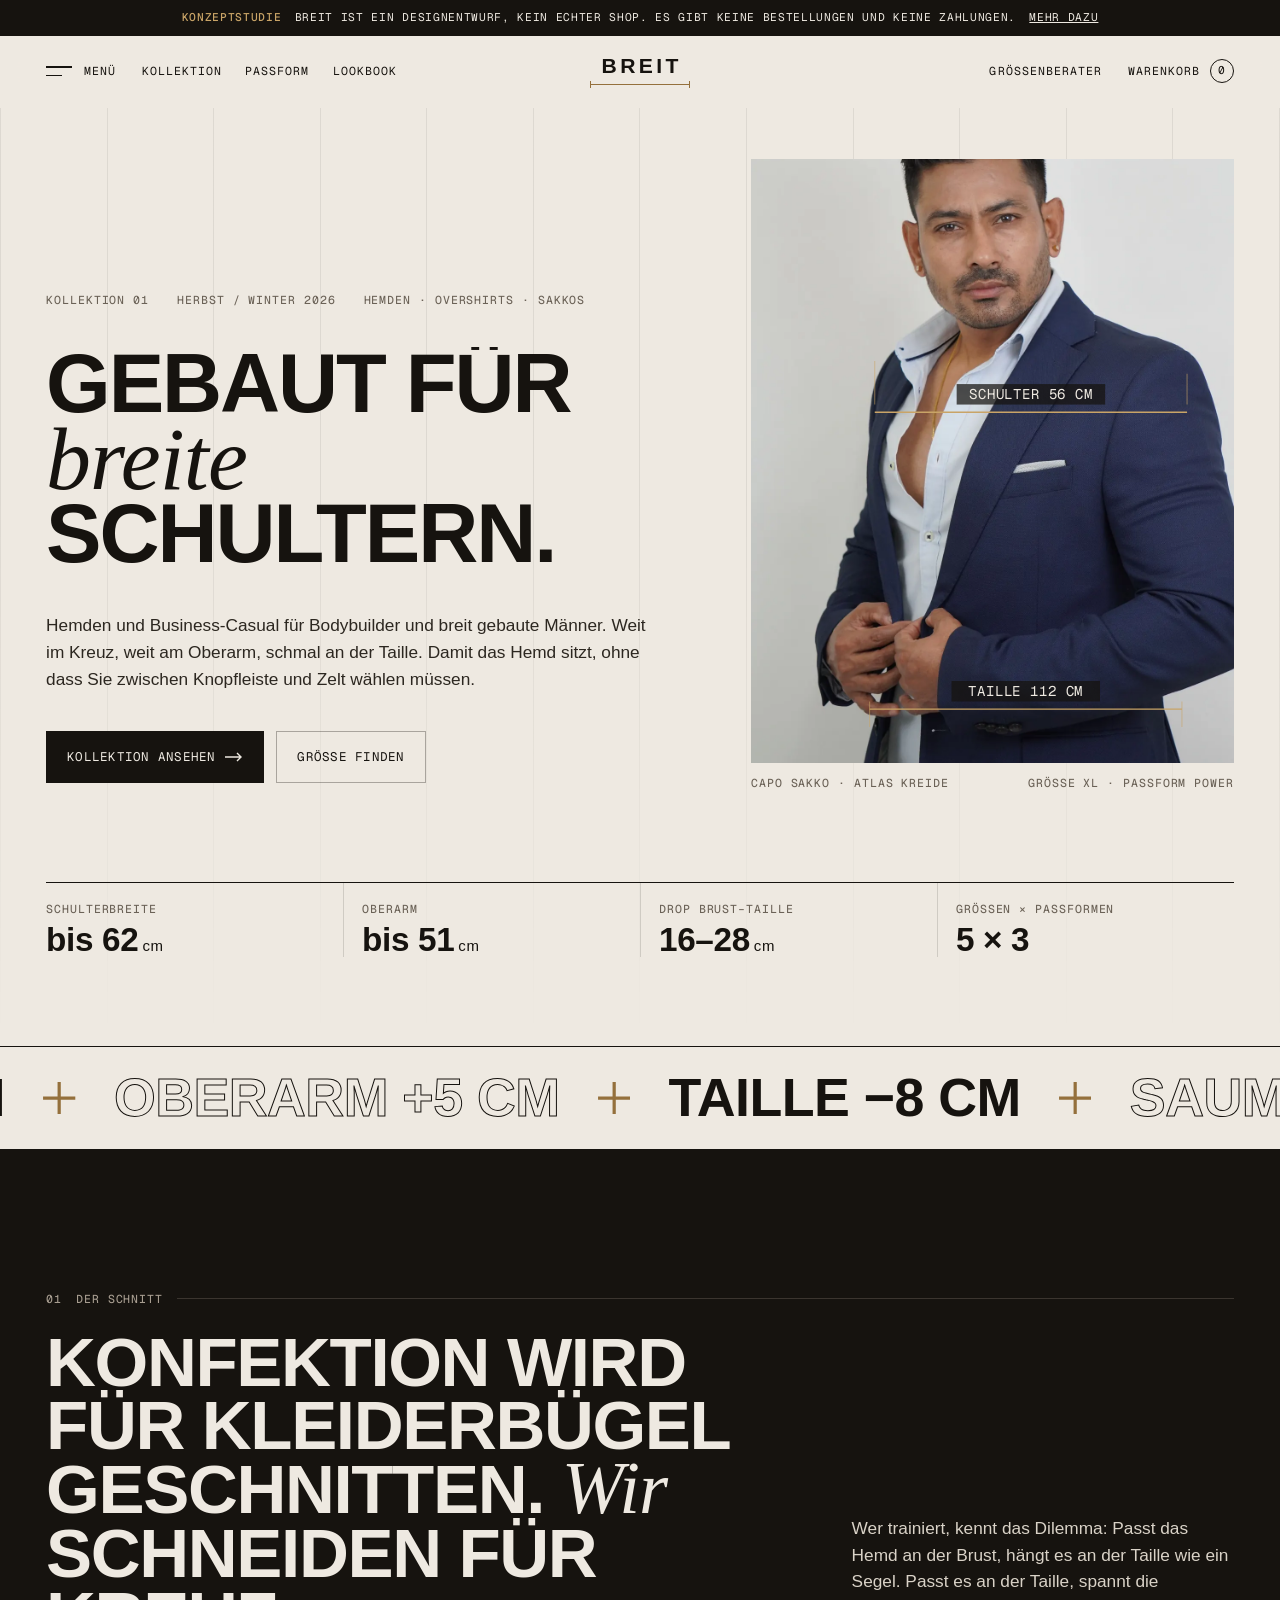
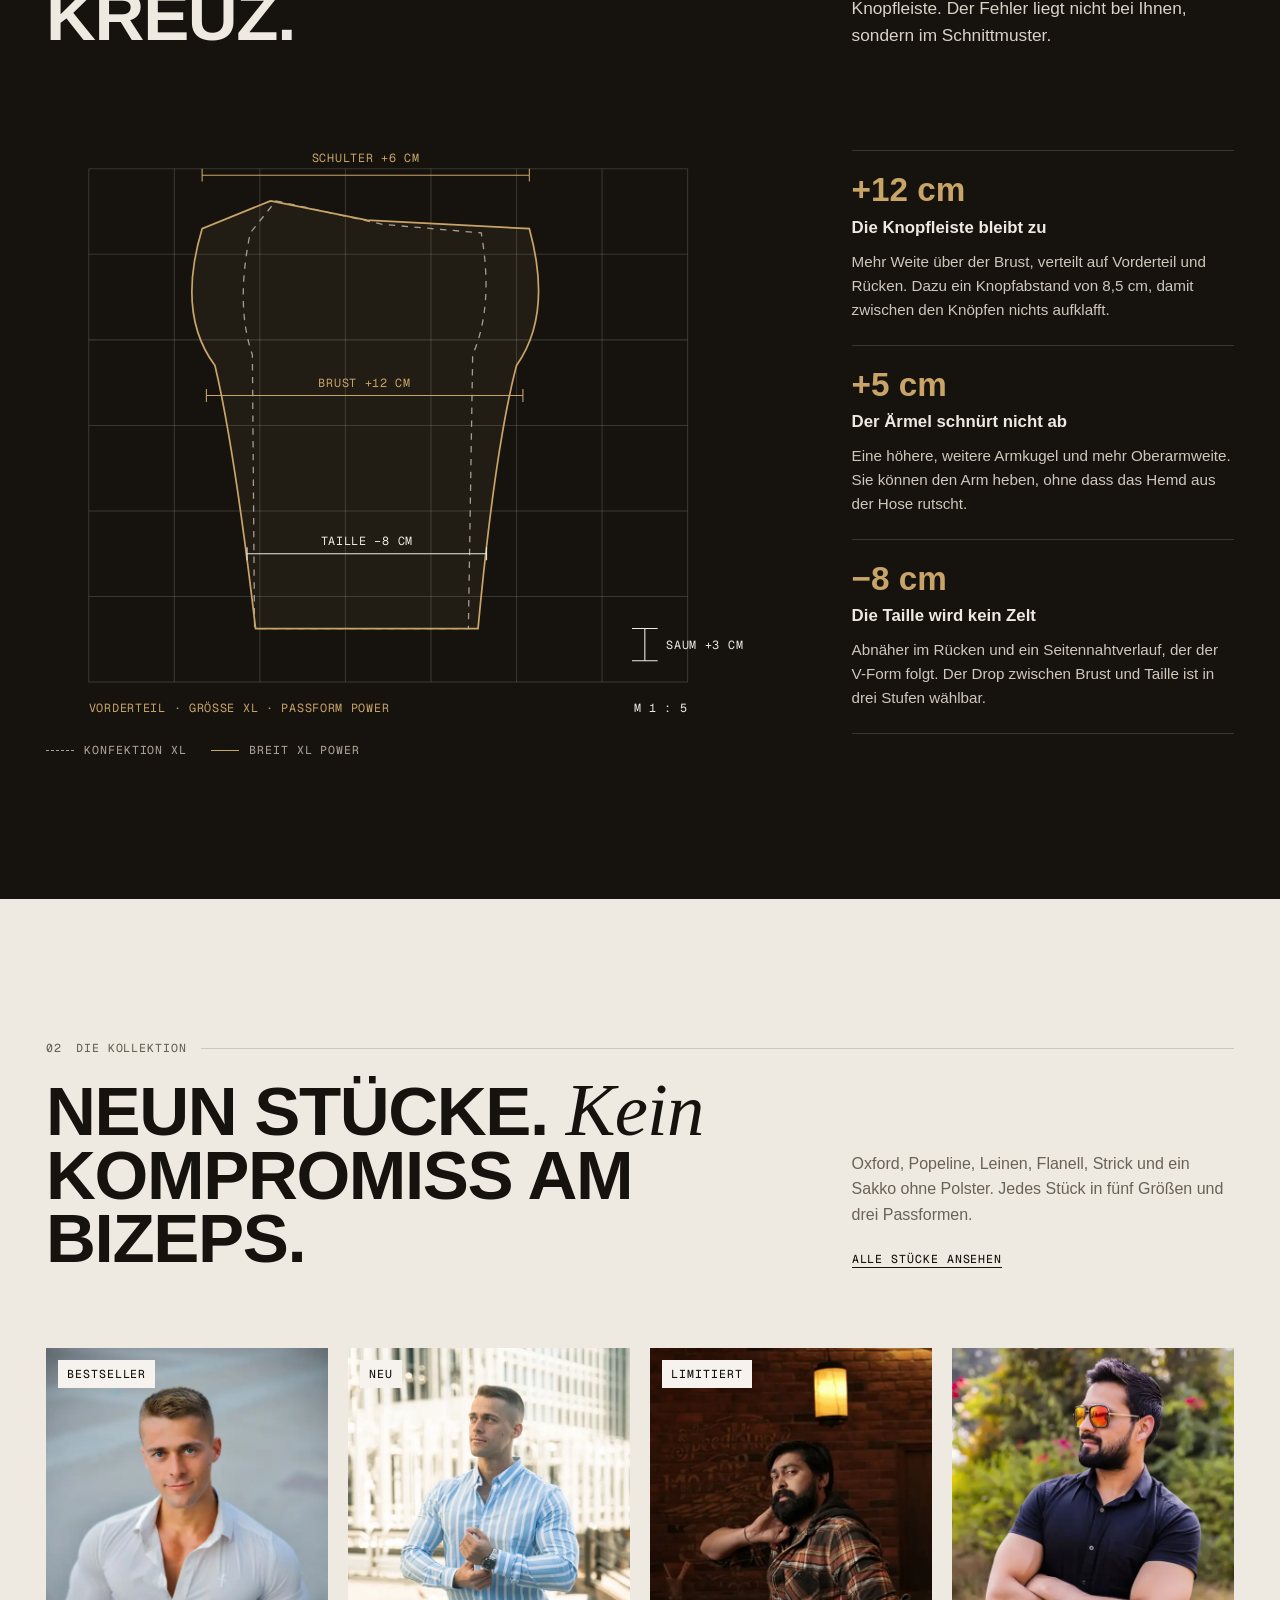
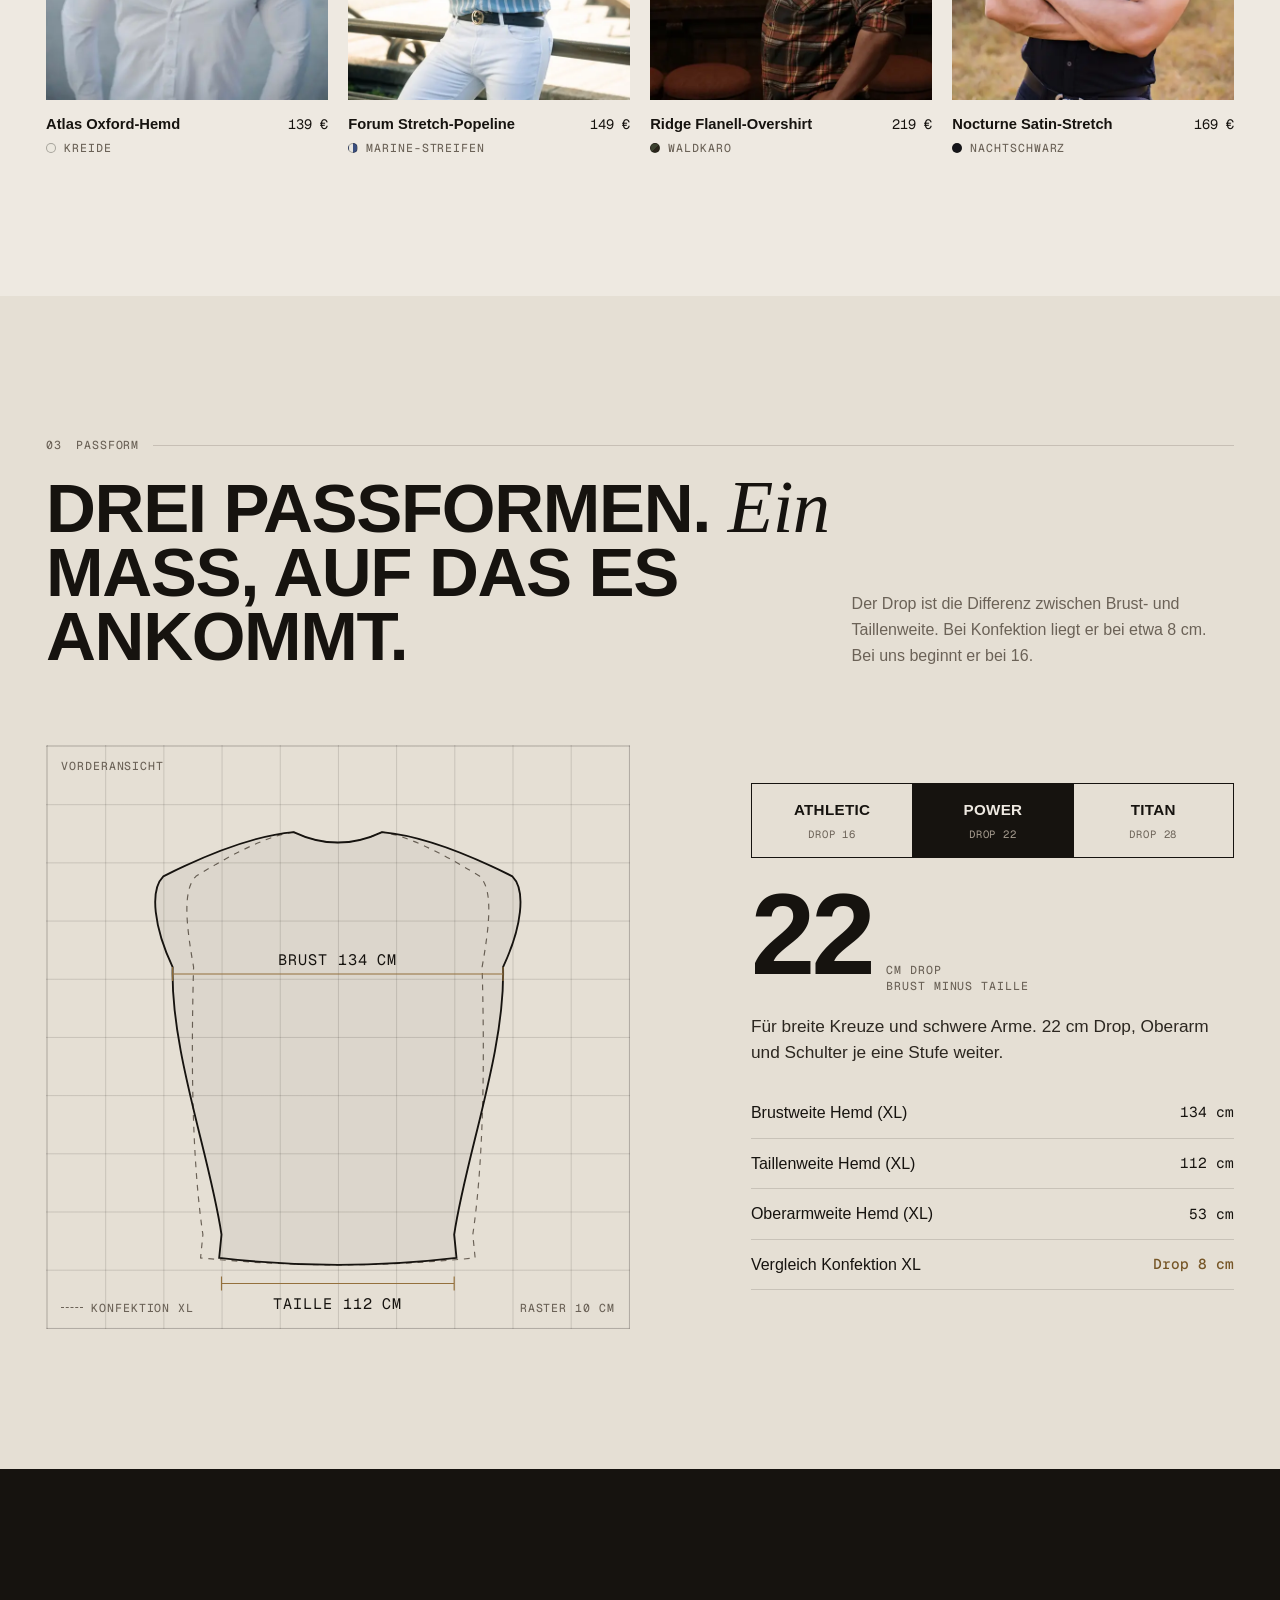
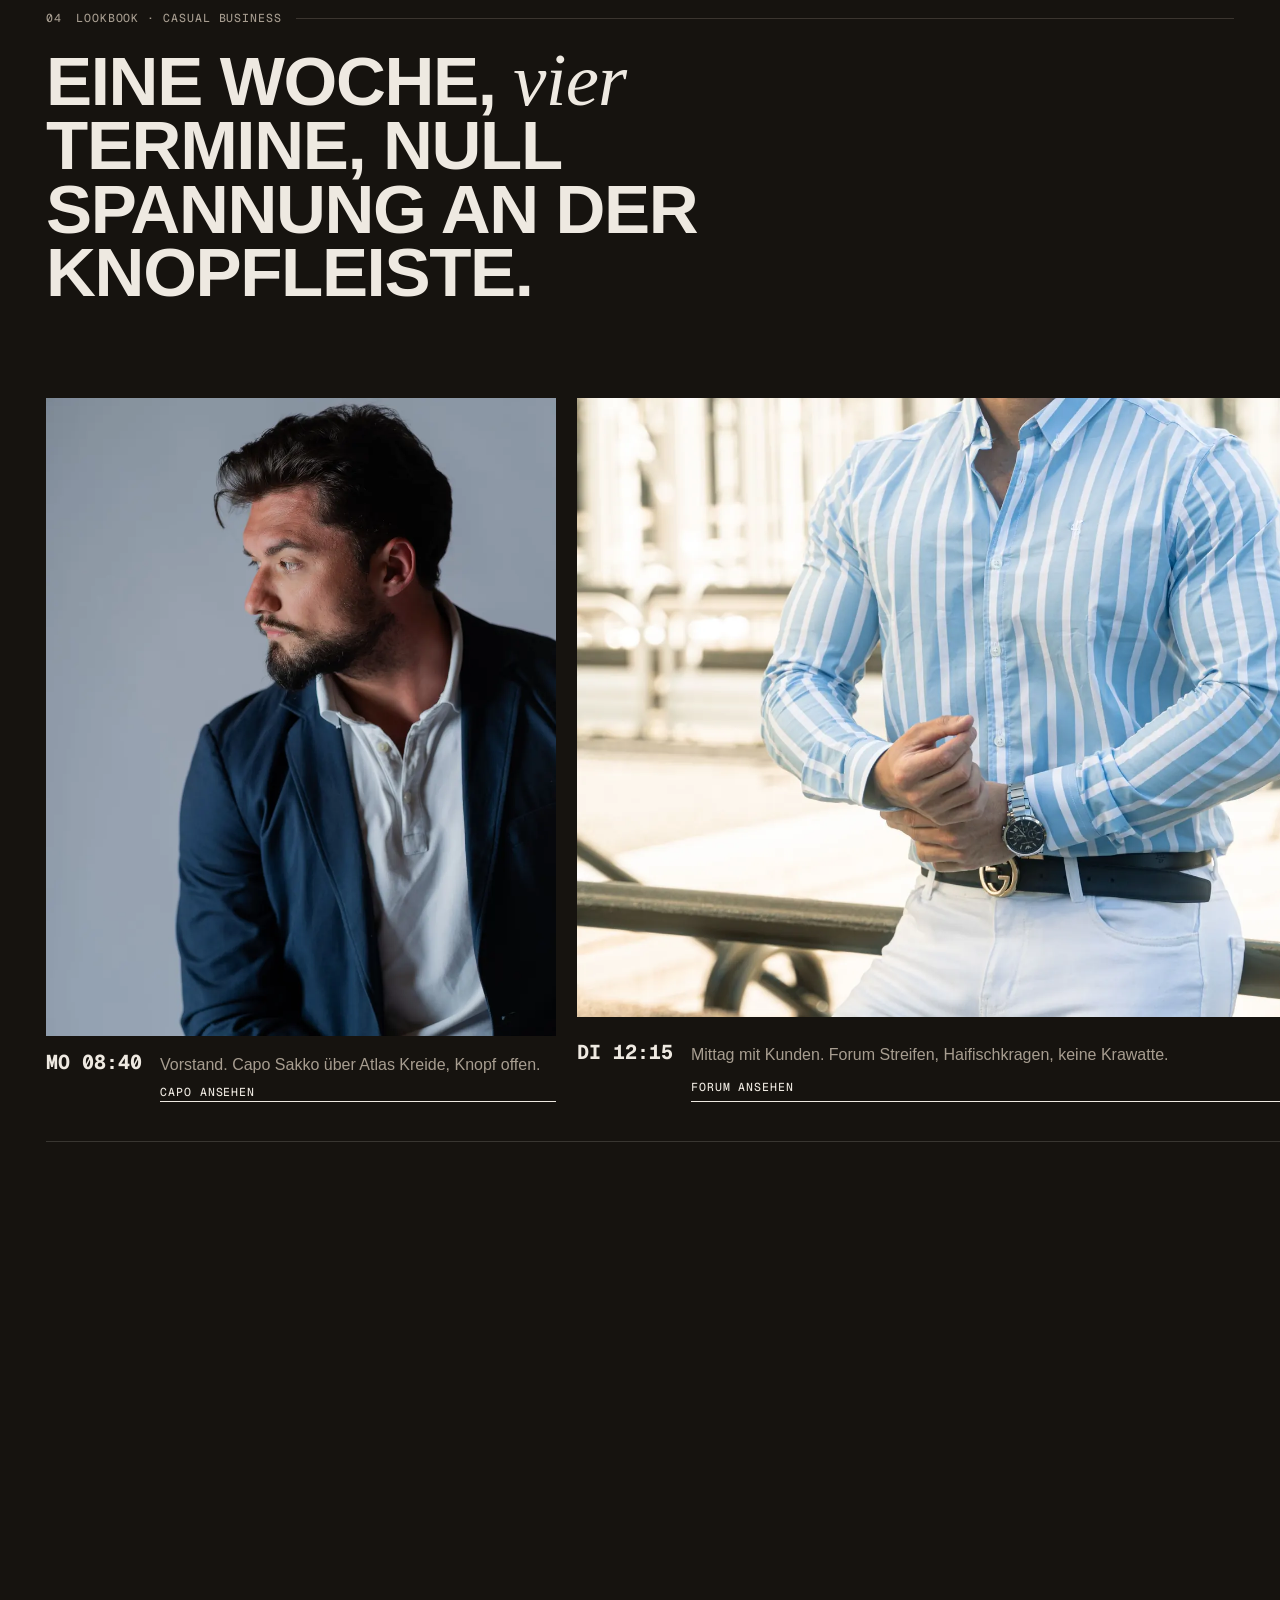
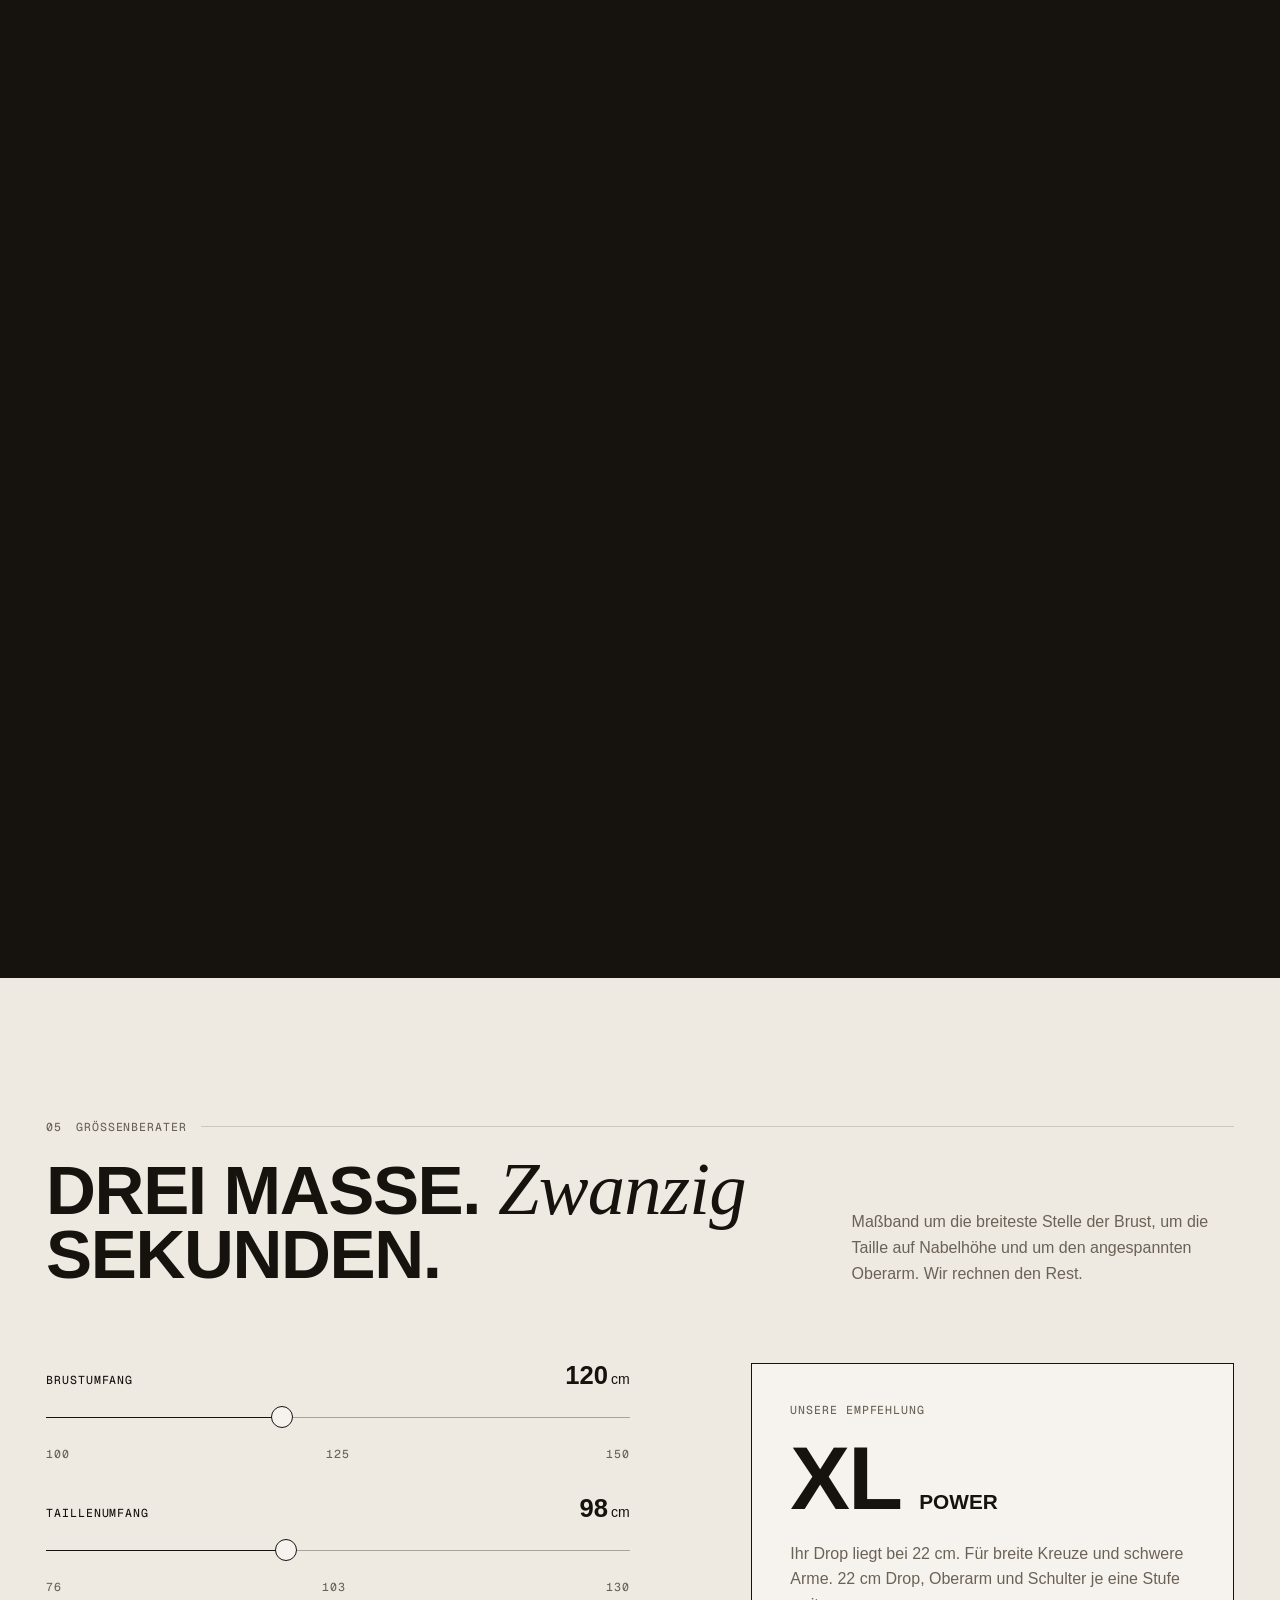
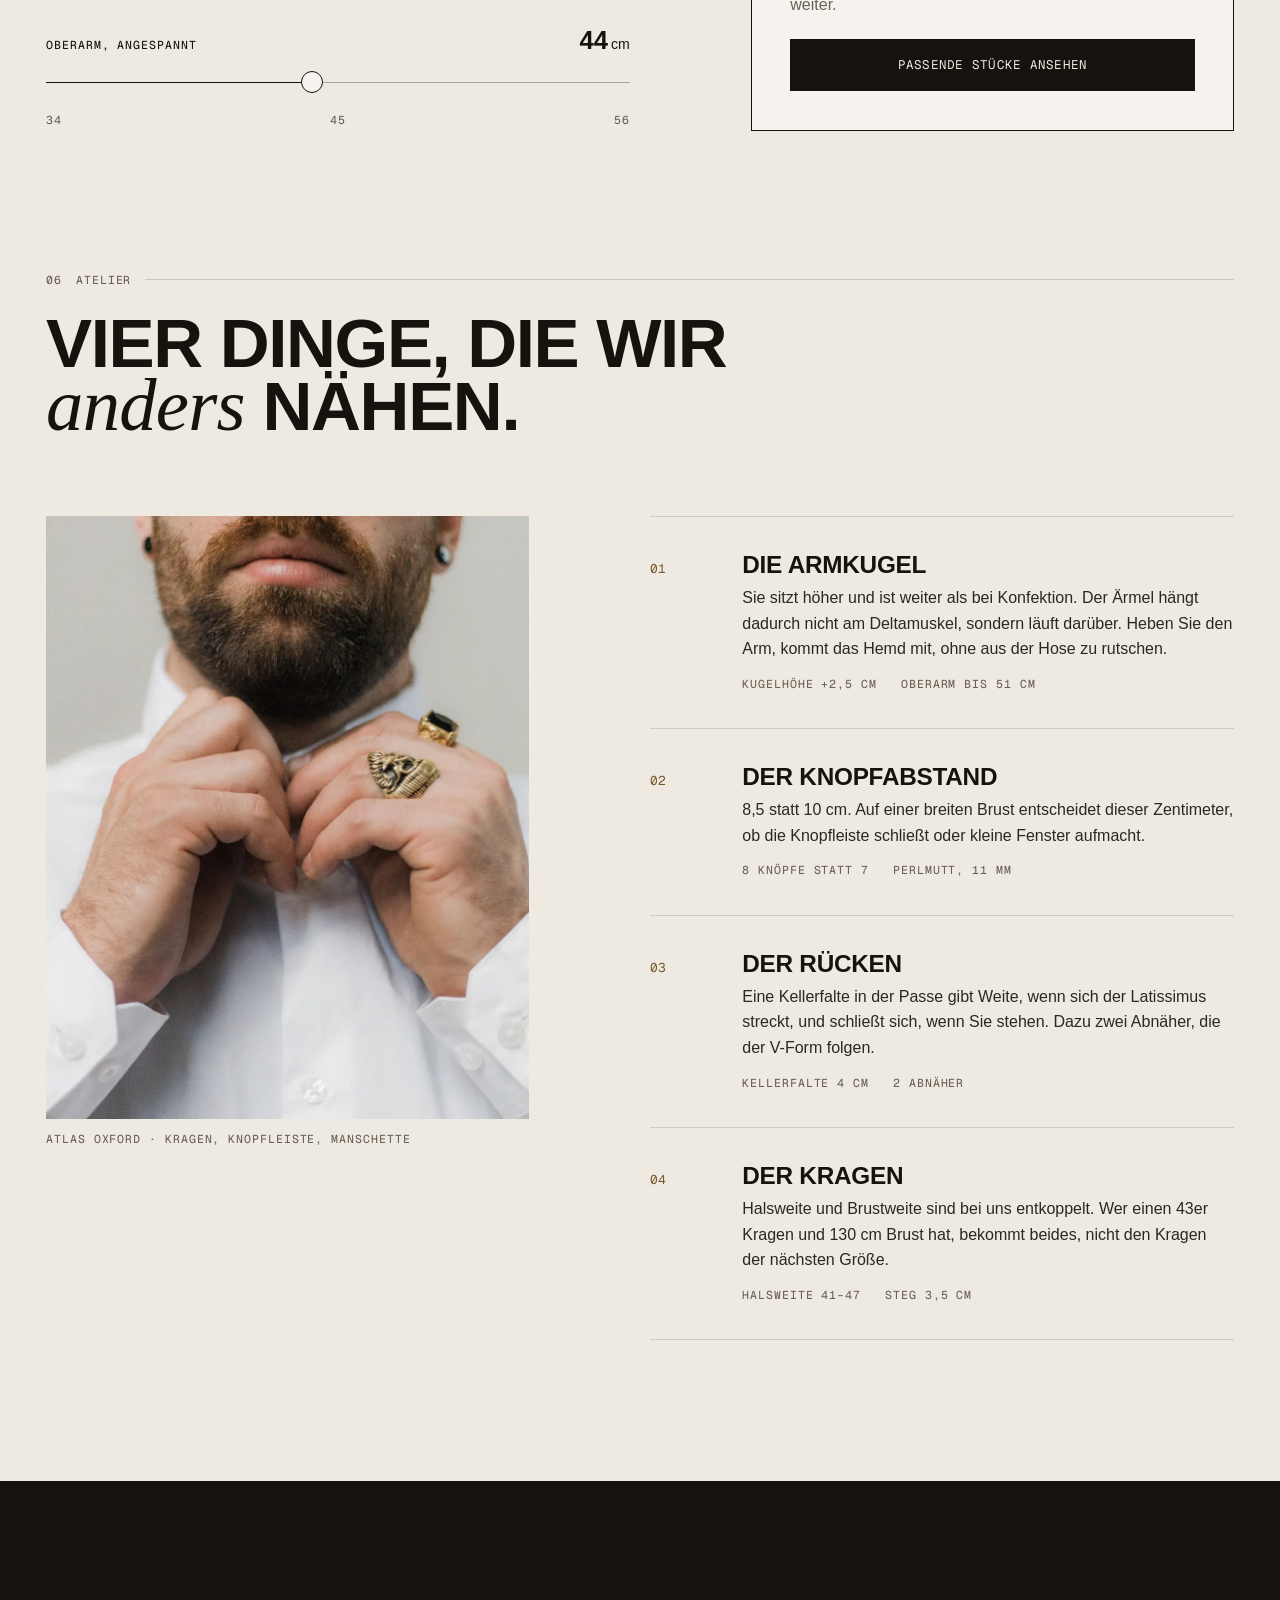
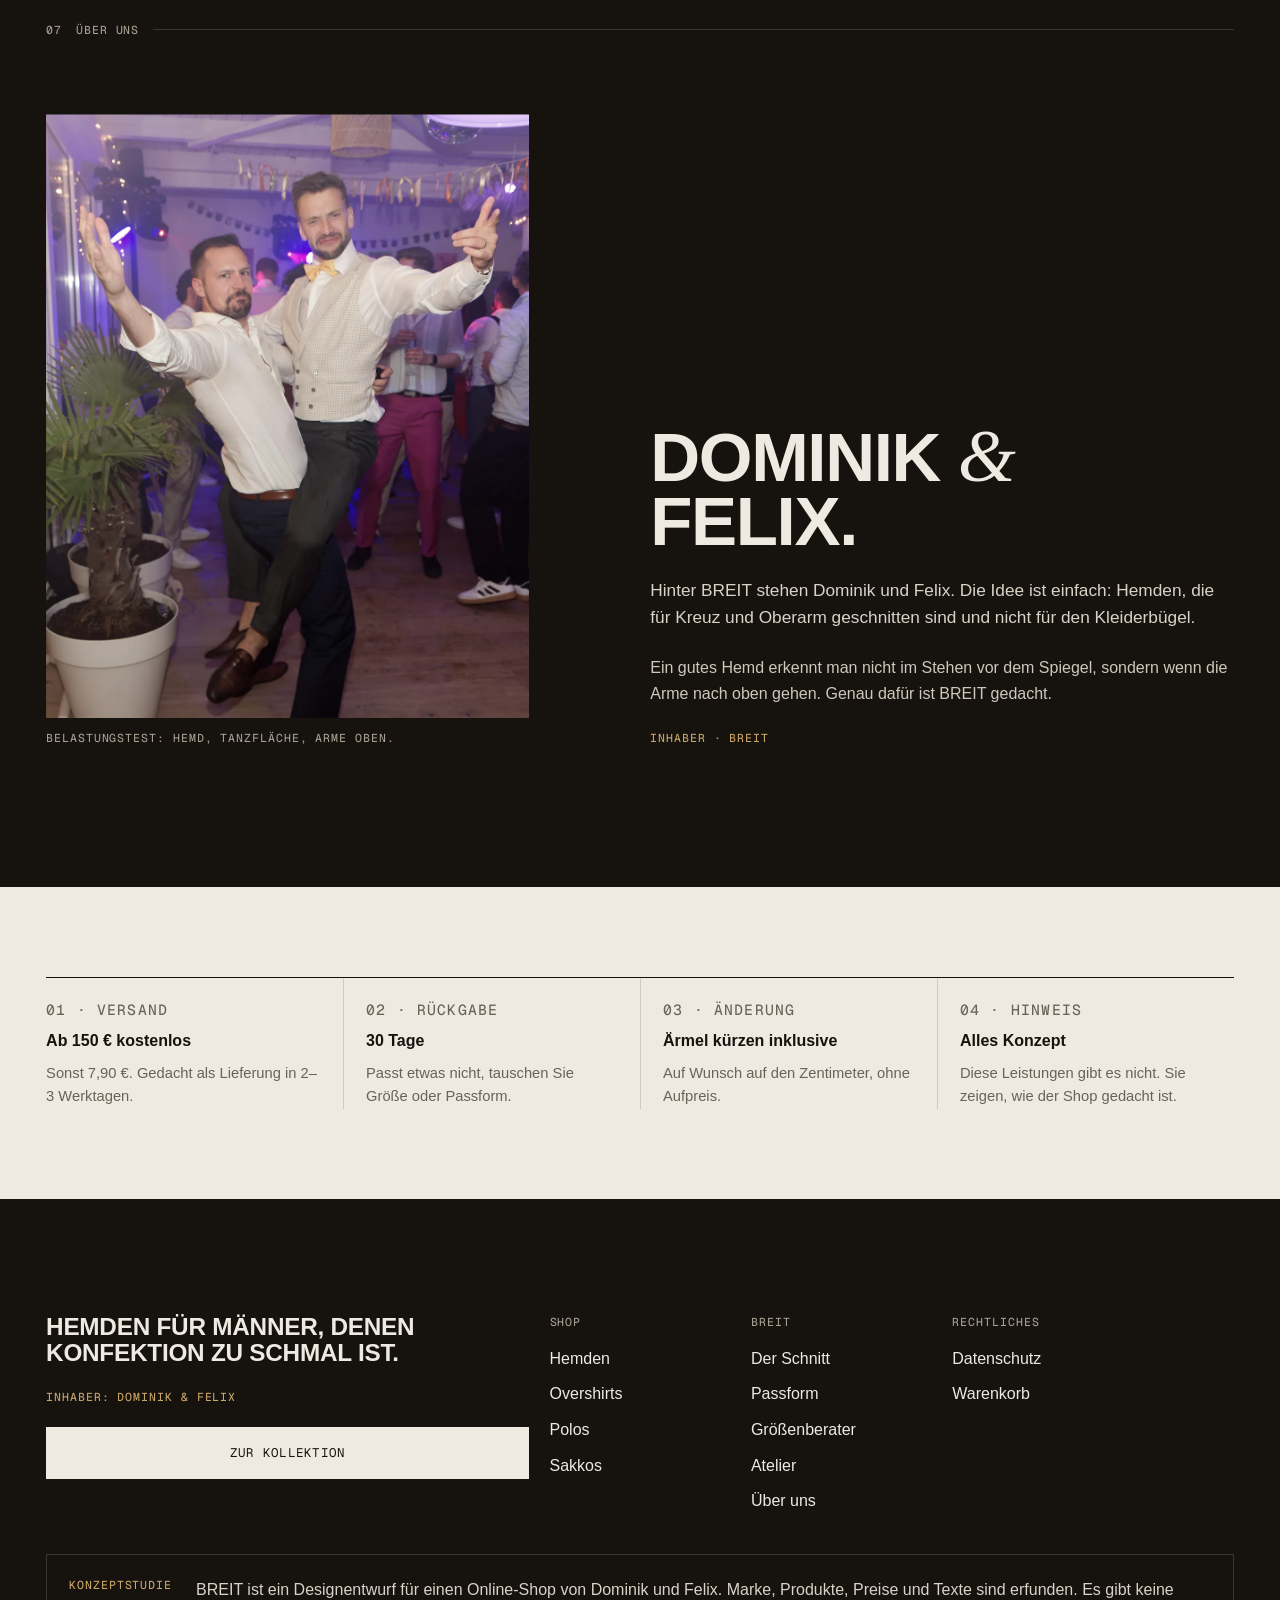
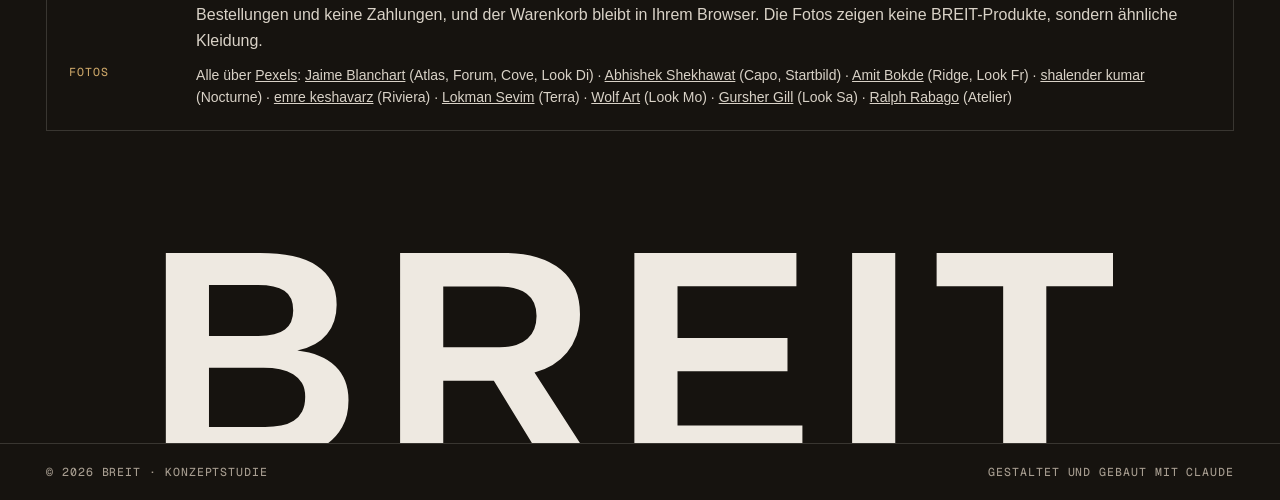
==== commit 44c047ca: "BREIT: Fotos statt 3D-Renderings Produkt-, Hero-, Lookbook- und Atelierbilder sind jetzt lizenzfreie" ====
--- a/index.html
+++ b/index.html
@@ -21,7 +21,7 @@
   <meta property="og:image" content="https://kinxner-consulting.de/assets/img/og-image.png" />
   <meta property="og:image:width" content="1200" />
   <meta property="og:image:height" content="630" />
-  <meta property="og:image:alt" content="BREIT – Wortmarke mit Maßlinie und ein Hemd für breite Schultern" />
+  <meta property="og:image:alt" content="BREIT – Wortmarke mit Maßlinie und ein breit gebauter Mann im Sakko über weißem Hemd" />
   <meta name="twitter:card" content="summary_large_image" />
   <link rel="preload" href="assets/fonts/archivo-latin-var.woff2" as="font" type="font/woff2" crossorigin />
   <link rel="preload" href="assets/img/shop/hero.webp" as="image" fetchpriority="high" />
@@ -98,10 +98,10 @@
         </div>
         <figure class="hero__figure">
           <div class="hero__img">
-            <img src="assets/img/shop/hero.webp" width="1200" height="1500" alt="Das Capo Jersey-Sakko in Marine über dem Atlas Oxford-Hemd in Himmel, auf einer unsichtbaren Büste mit breitem Kreuz" fetchpriority="high" />
+            <img src="assets/img/shop/hero.webp" width="1200" height="1500" alt="Breit gebauter Mann im marineblauen Sakko über einem weißen, weit geöffneten Hemd, leicht zur Seite gedreht, vor hellem Studiogrund" fetchpriority="high" />
             <svg class="hero__dims" id="heroDims" viewBox="0 0 400 500" preserveAspectRatio="xMidYMid slice" aria-hidden="true"></svg>
           </div>
-          <figcaption class="hero__caption label"><span>Capo Sakko · Atlas Himmel</span><span>Größe XL · Passform Power</span></figcaption>
+          <figcaption class="hero__caption label"><span>Capo Sakko · Atlas Kreide</span><span>Größe XL · Passform Power</span></figcaption>
         </figure>
         <dl class="hero__specs">
           <div><dt class="label">Schulterbreite</dt><dd>bis 62<small>cm</small></dd></div>
@@ -253,19 +253,19 @@
       <div class="lookbook__pin">
         <div class="lookbook__track" id="lookTrack" tabindex="0" aria-label="Lookbook, horizontal scrollbar">
           <figure class="look">
-            <div class="look__img"><img src="assets/img/shop/look-1.webp" width="1000" height="1250" loading="lazy" alt="Capo Sakko in Marine über Atlas Oxford in Himmel, Dreiviertelansicht im Gegenlicht" /></div>
-            <figcaption class="look__cap"><span class="look__time num">MO 08:40</span><p>Vorstand. Capo Sakko über Atlas Himmel, Knopf offen.</p><a class="link label" href="produkt.html?id=capo-marine">Capo ansehen</a></figcaption>
+            <div class="look__img"><img src="assets/img/shop/look-1.webp" width="1000" height="1250" loading="lazy" alt="Kräftiger, bärtiger Mann im marineblauen Sakko über weißem Hemd, Blick zur Seite, vor grauem Grund" /></div>
+            <figcaption class="look__cap"><span class="look__time num">MO 08:40</span><p>Vorstand. Capo Sakko über Atlas Kreide, Knopf offen.</p><a class="link label" href="produkt.html?id=capo-marine">Capo ansehen</a></figcaption>
           </figure>
           <figure class="look look--wide">
-            <div class="look__img"><img src="assets/img/shop/look-2.webp" width="1600" height="1100" loading="lazy" alt="Nahaufnahme von Kragen und Knopfleiste des Forum Stretch-Popeline-Hemds" /></div>
+            <div class="look__img"><img src="assets/img/shop/look-2.webp" width="1600" height="1100" loading="lazy" alt="Muskulöser Oberkörper im blau-weiß gestreiften Hemd, die Hände vor dem Gürtel, dahinter eine helle Stadtfassade" /></div>
             <figcaption class="look__cap"><span class="look__time num">DI 12:15</span><p>Mittag mit Kunden. Forum Streifen, Haifischkragen, keine Krawatte.</p><a class="link label" href="produkt.html?id=forum-streifen">Forum ansehen</a></figcaption>
           </figure>
           <figure class="look">
-            <div class="look__img"><img src="assets/img/shop/look-3.webp" width="1000" height="1250" loading="lazy" alt="Ridge Flanell-Overshirt im Waldkaro, im Streiflicht" /></div>
+            <div class="look__img"><img src="assets/img/shop/look-3.webp" width="1000" height="1250" loading="lazy" alt="Breit gebauter, bärtiger Mann im braun-grün karierten Flanellhemd vor einer Backsteinwand, die Hand am Kinn" /></div>
             <figcaption class="look__cap"><span class="look__time num">FR 17:30</span><p>Feierabend. Ridge Overshirt statt Jacke.</p><a class="link label" href="produkt.html?id=ridge-waldkaro">Ridge ansehen</a></figcaption>
           </figure>
           <figure class="look">
-            <div class="look__img"><img src="assets/img/shop/look-4.webp" width="1000" height="1250" loading="lazy" alt="Nocturne Satin-Stretch-Hemd in Nachtschwarz vor dunklem Grund" /></div>
+            <div class="look__img"><img src="assets/img/shop/look-4.webp" width="1000" height="1250" loading="lazy" alt="Schwarzweißfoto: muskulöser, bärtiger Mann im schwarzen Hemd mit hochgekrempelten Ärmeln, eine Jacke über dem Arm" /></div>
             <figcaption class="look__cap"><span class="look__time num">SA 20:00</span><p>Abendessen. Nocturne, oberster Knopf offen.</p><a class="link label" href="produkt.html?id=nocturne-schwarz">Nocturne ansehen</a></figcaption>
           </figure>
         </div>
@@ -322,8 +322,8 @@
         </div>
         <div class="atelier">
           <div class="atelier__img">
-            <figure class="reveal-img"><img src="assets/img/shop/atelier.webp" width="1000" height="1250" loading="lazy" alt="Nahaufnahme des Atlas Oxford-Hemds: Oxford-Bindung, Kragenspitze mit Knopf und Perlmuttknöpfe an der Knopfleiste" /></figure>
-            <p class="label" style="margin-top:12px;color:var(--mute)">Atlas Oxford · Button-down-Kragen, Perlmuttknöpfe</p>
+            <figure class="reveal-img"><img src="assets/img/shop/atelier.webp" width="1000" height="1250" loading="lazy" alt="Nahaufnahme: zwei Hände mit Ringen schließen den obersten Knopf eines weißen Hemds, darüber ein Vollbart" /></figure>
+            <p class="label" style="margin-top:12px;color:var(--mute)">Atlas Oxford · Kragen, Knopfleiste, Manschette</p>
           </div>
           <ol class="atelier__list">
             <li class="reveal">
@@ -415,7 +415,9 @@
         </div>
         <div class="footer-concept">
           <p class="label">Konzeptstudie</p>
-          <p>BREIT ist ein Designentwurf für einen Online-Shop von Dominik und Felix. Marke, Produkte, Preise und Texte sind erfunden. Es gibt keine Bestellungen und keine Zahlungen, und der Warenkorb bleibt in Ihrem Browser. Die Produktbilder sind 3D-Renderings, keine Fotos.</p>
+          <p>BREIT ist ein Designentwurf für einen Online-Shop von Dominik und Felix. Marke, Produkte, Preise und Texte sind erfunden. Es gibt keine Bestellungen und keine Zahlungen, und der Warenkorb bleibt in Ihrem Browser. Die Fotos zeigen keine BREIT-Produkte, sondern ähnliche Kleidung.</p>
+          <p class="label">Fotos</p>
+          <p class="footer-credits">Alle über <a href="https://www.pexels.com/" rel="noopener">Pexels</a>: <a href="https://www.pexels.com/@blanxybuilding/" rel="noopener">Jaime Blanchart</a> (Atlas, Forum, Cove, Look Di) · <a href="https://www.pexels.com/@absoluteabhi/" rel="noopener">Abhishek Shekhawat</a> (Capo, Startbild) · <a href="https://www.pexels.com/@amit/" rel="noopener">Amit Bokde</a> (Ridge, Look Fr) · <a href="https://www.pexels.com/@shalenderkumar/" rel="noopener">shalender kumar</a> (Nocturne) · <a href="https://www.pexels.com/@emrekeshavarz/" rel="noopener">emre keshavarz</a> (Riviera) · <a href="https://www.pexels.com/@lokmansevim/" rel="noopener">Lokman Sevim</a> (Terra) · <a href="https://www.pexels.com/@wolfart/" rel="noopener">Wolf Art</a> (Look Mo) · <a href="https://www.pexels.com/@gursher-gill-63702010/" rel="noopener">Gursher Gill</a> (Look Sa) · <a href="https://www.pexels.com/@ralph-rabago/" rel="noopener">Ralph Rabago</a> (Atelier)</p>
         </div>
       </div>
     </div>
--- a/assets/css/breit.css
+++ b/assets/css/breit.css
@@ -406,12 +406,15 @@
 .hero__actions { display: flex; gap: 12px; flex-wrap: wrap; }
 .hero__figure { grid-column: 8 / span 5; position: relative; }
 .hero__img { position: relative; aspect-ratio: 4 / 5; overflow: hidden; background: #24201b; }
-.hero__img img { width: 100%; height: 100%; object-fit: cover; transform: scale(1.06); transition: transform 1.6s var(--ease); }
-.is-ready .hero__img img { transform: scale(1); }
+/* Bild und Bemaßung skalieren gleich: 3 % Überstand je Kante, den die Parallaxe aufbraucht, ohne den Grund freizulegen */
+.hero__img img, .hero__dims { transform: scale(1.12); transition: transform 1.6s var(--ease); }
+.is-ready .hero__img img, .is-ready .hero__dims { transform: scale(1.06); }
+.hero__img img { width: 100%; height: 100%; object-fit: cover; }
 .hero__dims { position: absolute; inset: 0; width: 100%; height: 100%; pointer-events: none; color: var(--brass-lite); overflow: visible; }
 .hero__dims text { font-family: var(--f-mono); font-size: 11px; letter-spacing: 0.06em; fill: var(--bone); text-transform: uppercase; }
 .hero__dims .dim { stroke: currentColor; stroke-width: 1; fill: none; vector-effect: non-scaling-stroke; }
-.hero__dims .dim-draw { stroke-dasharray: 1; stroke-dashoffset: 1; transition: stroke-dashoffset 1.4s var(--ease) 0.6s; }
+/* ohne non-scaling-stroke: sonst rechnet Chromium das Strichmuster in Bildschirmpixeln und kürzt die Linie, sobald das Bild größer als 400 px ist */
+.hero__dims .dim-draw { vector-effect: none; stroke-dasharray: 1; stroke-dashoffset: 1; transition: stroke-dashoffset 1.4s var(--ease) 0.6s; }
 .is-ready .hero__dims .dim-draw { stroke-dashoffset: 0; }
 .hero__dims .tag { opacity: 0; transition: opacity 0.8s var(--ease) 1.4s; }
 .is-ready .hero__dims .tag { opacity: 1; }
@@ -652,6 +655,9 @@
 .footer-col a:hover { color: var(--brass-lite); }
 .footer-concept { grid-column: 1 / -1; border: 1px solid var(--line-on-ink); padding: 22px; display: grid; grid-template-columns: auto 1fr; gap: 10px 24px; color: #d9d2c7; }
 .footer-concept .label { color: var(--brass-lite); }
+.footer-credits { font-size: 0.875em; }
+.footer-credits a { color: inherit; }
+.footer-credits a:hover { color: var(--brass-lite); }
 .footer-mark {
   display: block; width: 100%; margin-top: clamp(48px, 7vw, 96px);
   font-stretch: 125%; font-weight: 820; text-transform: uppercase; letter-spacing: 0.06em;
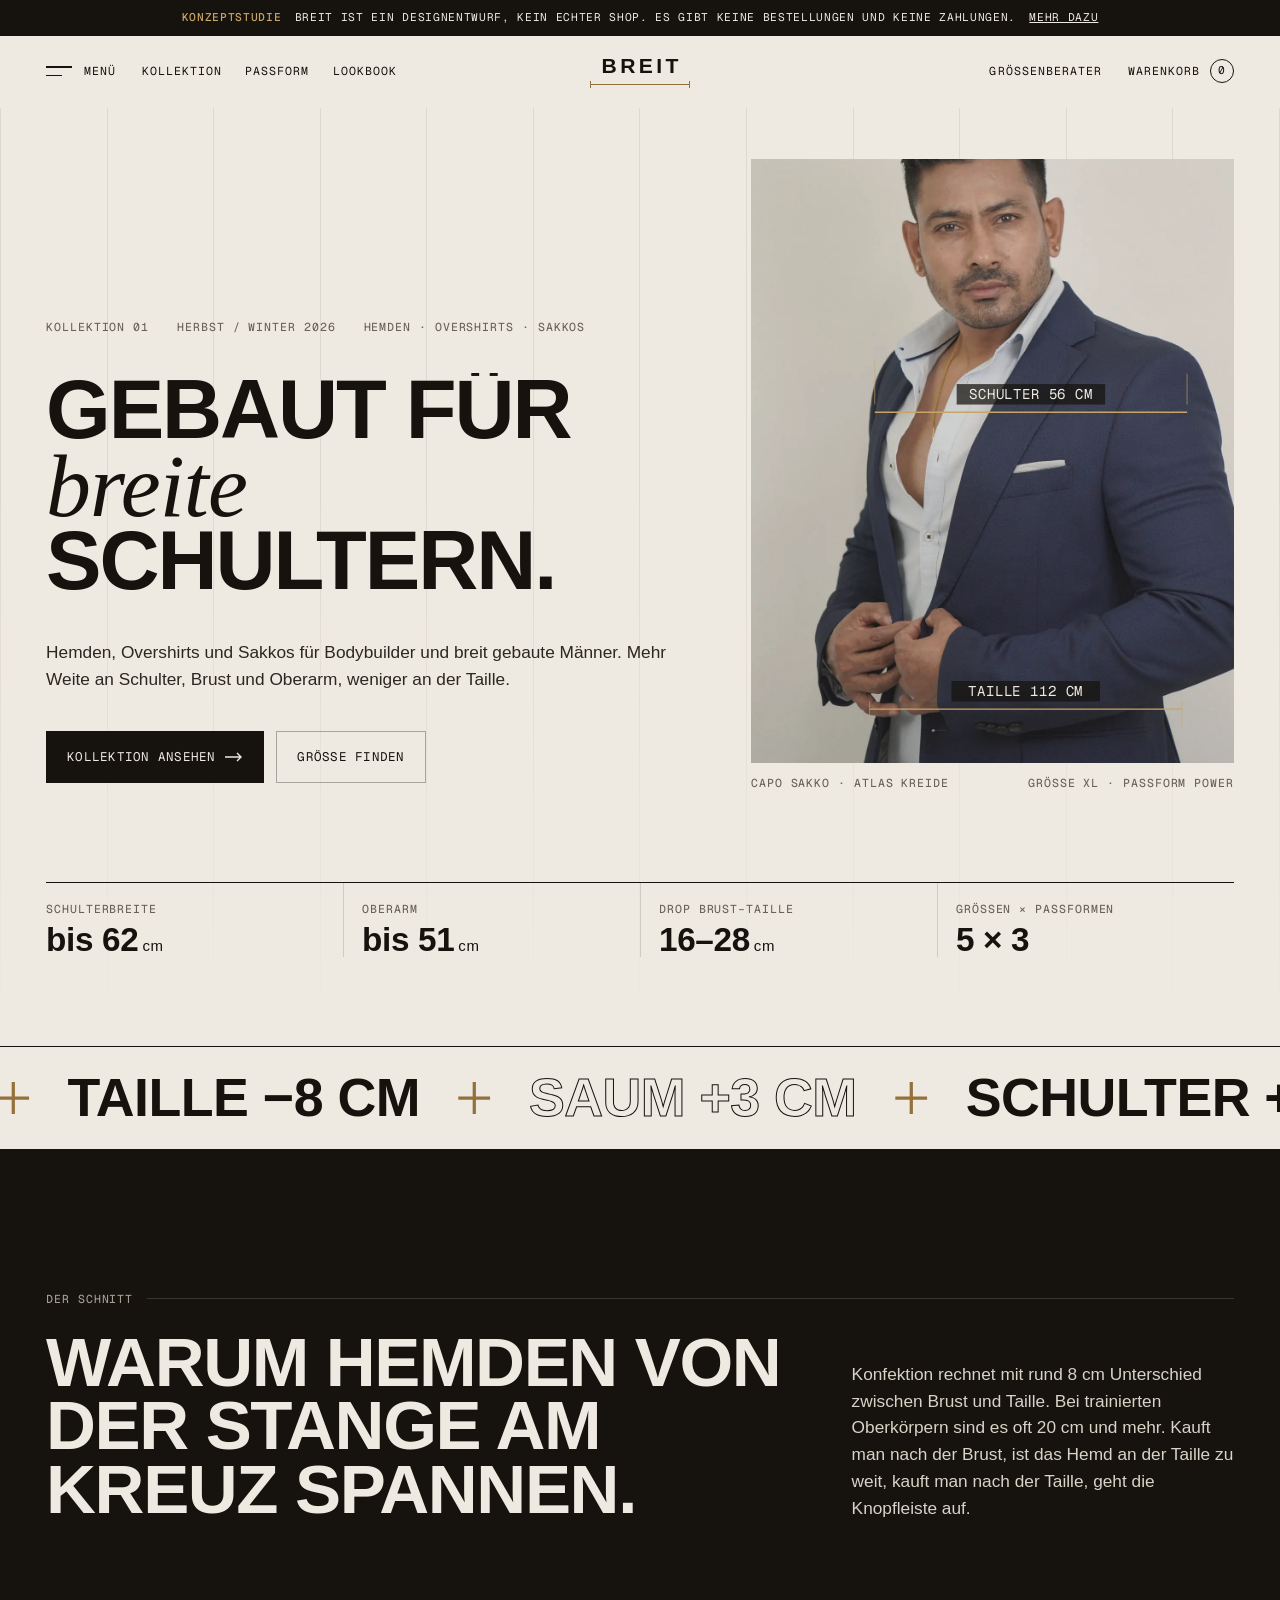
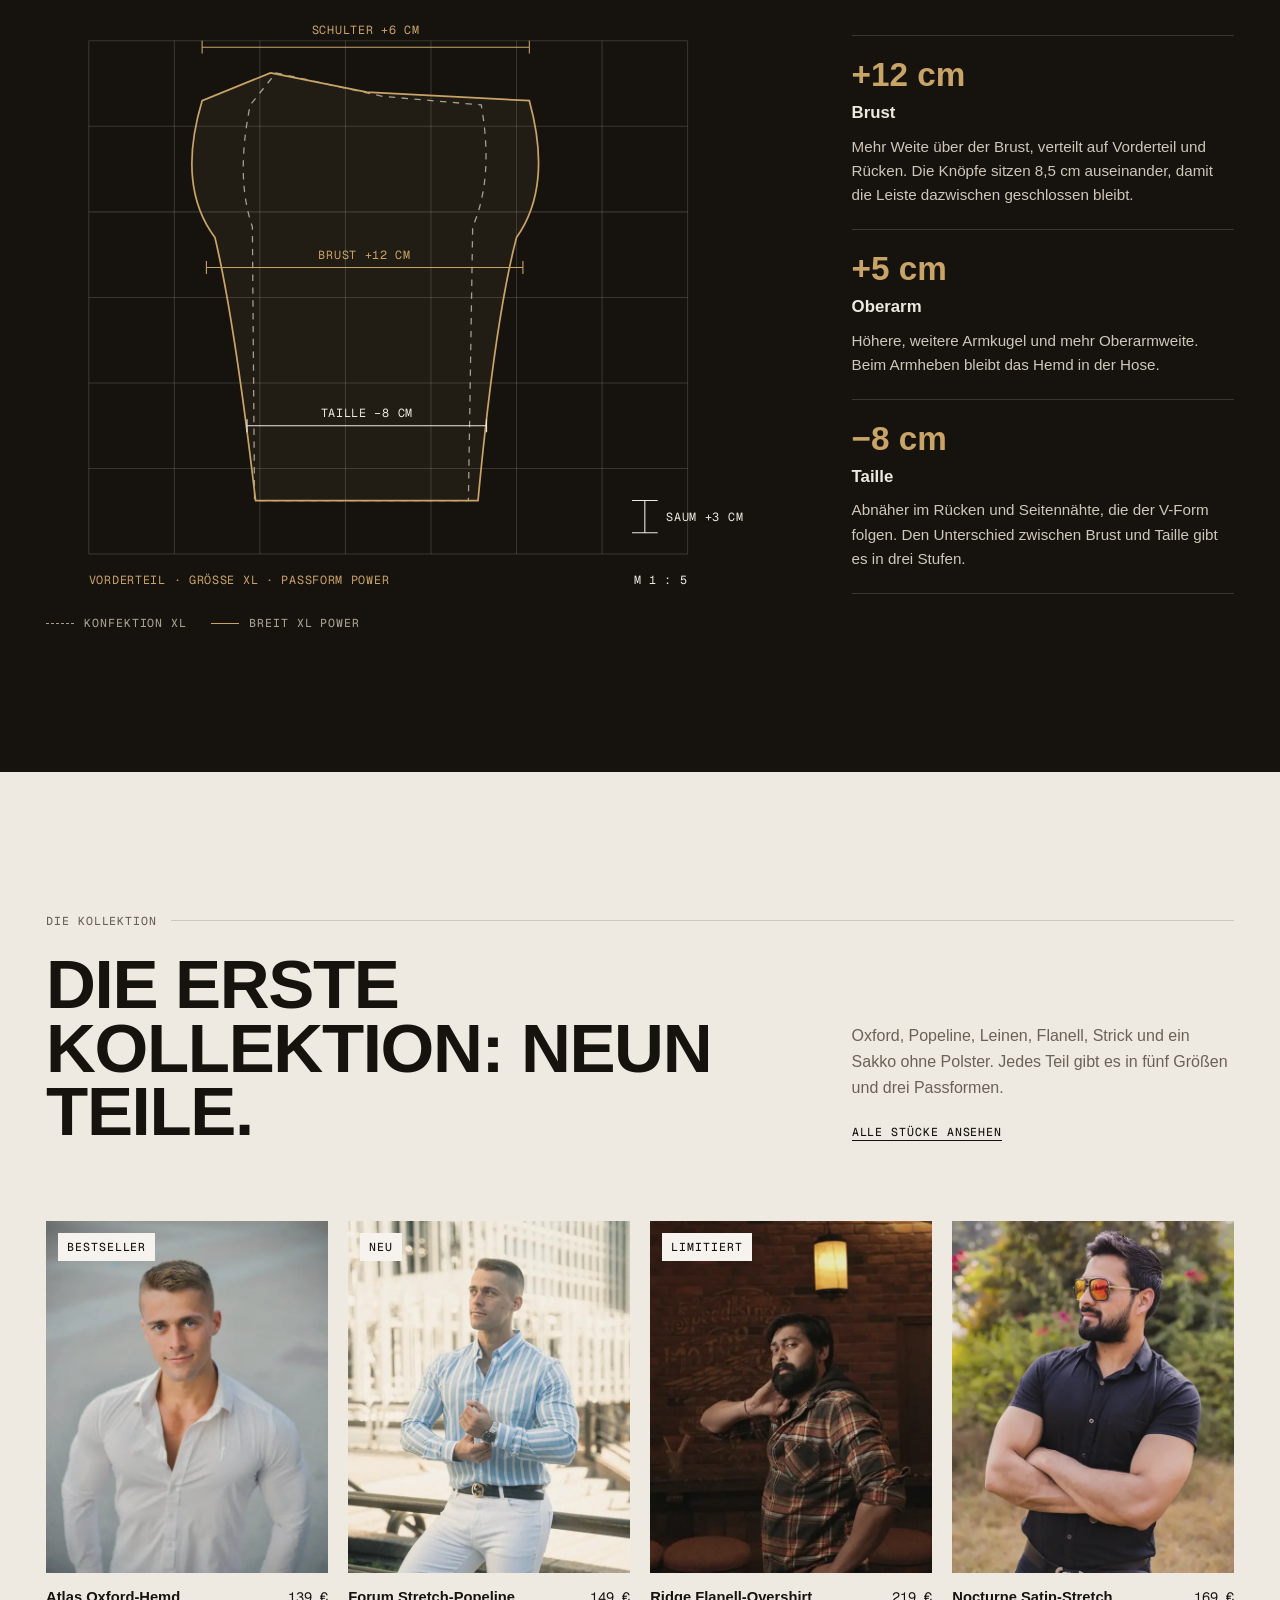
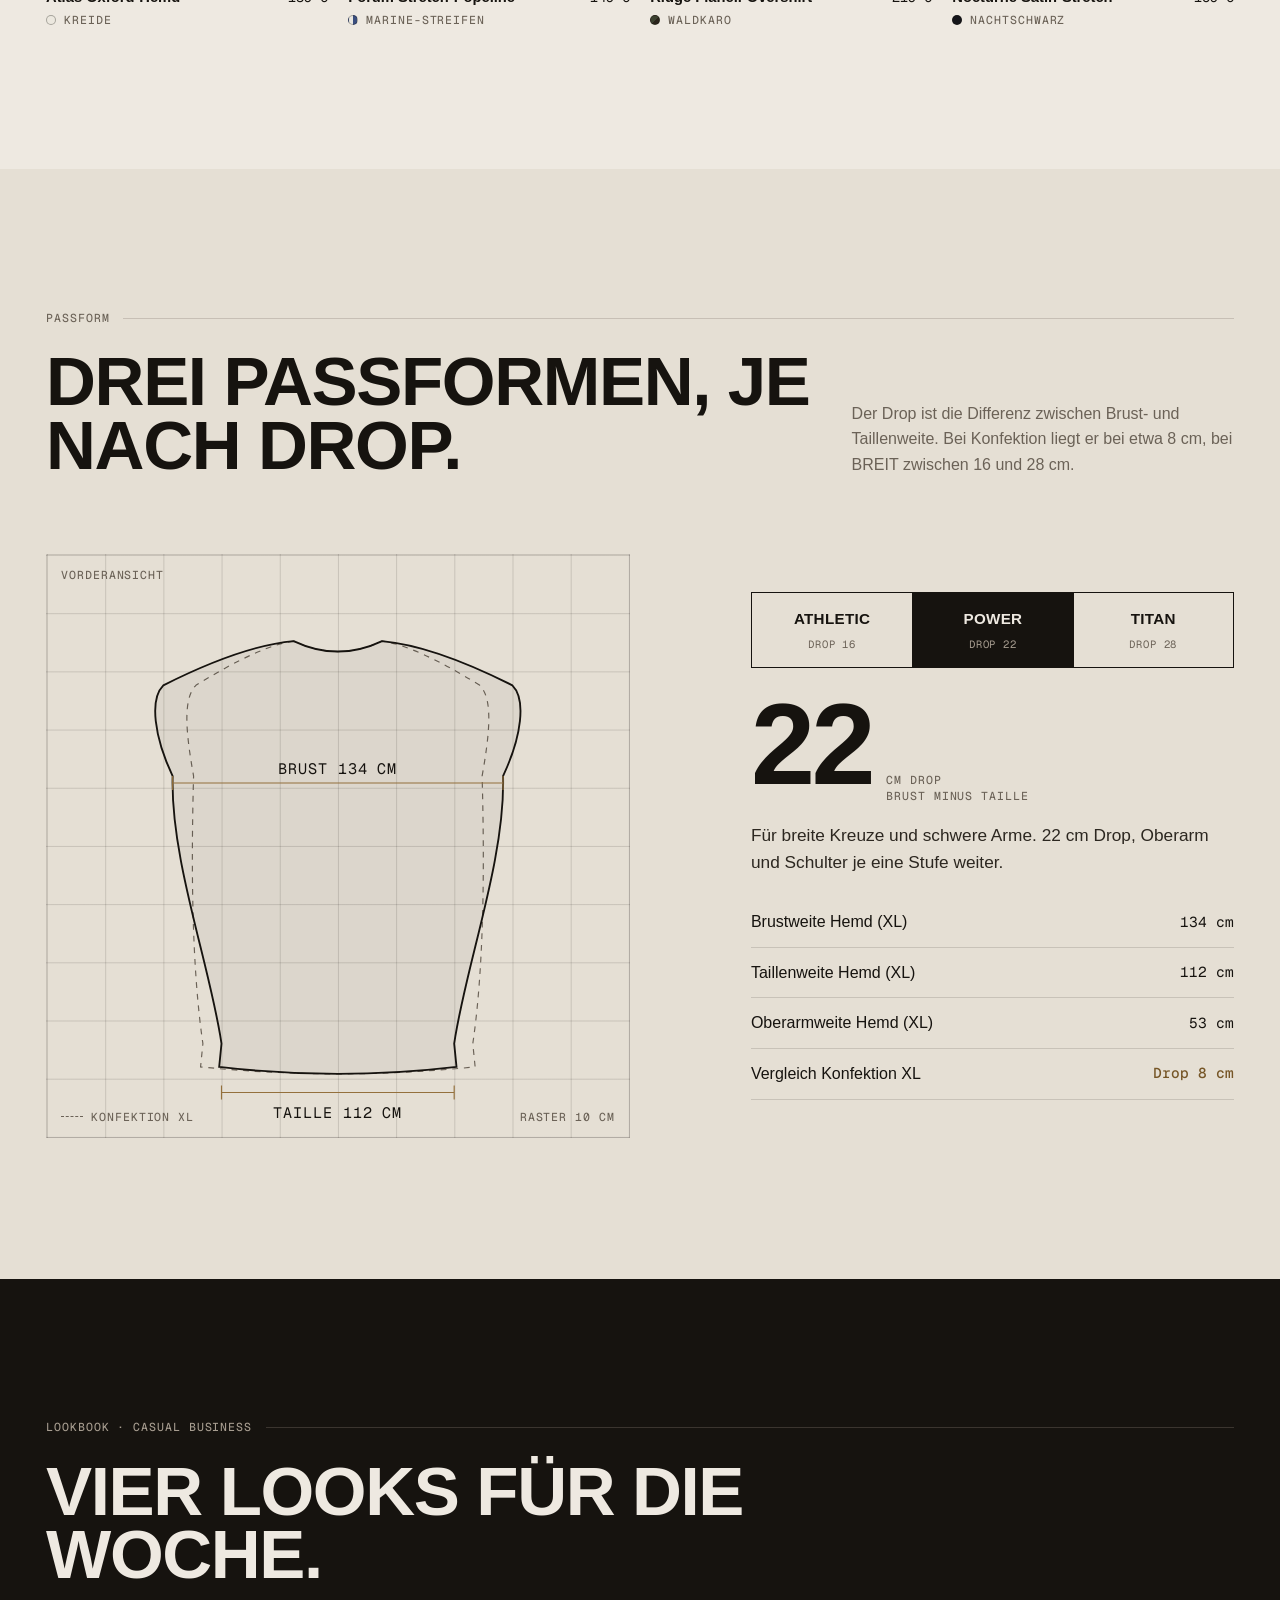
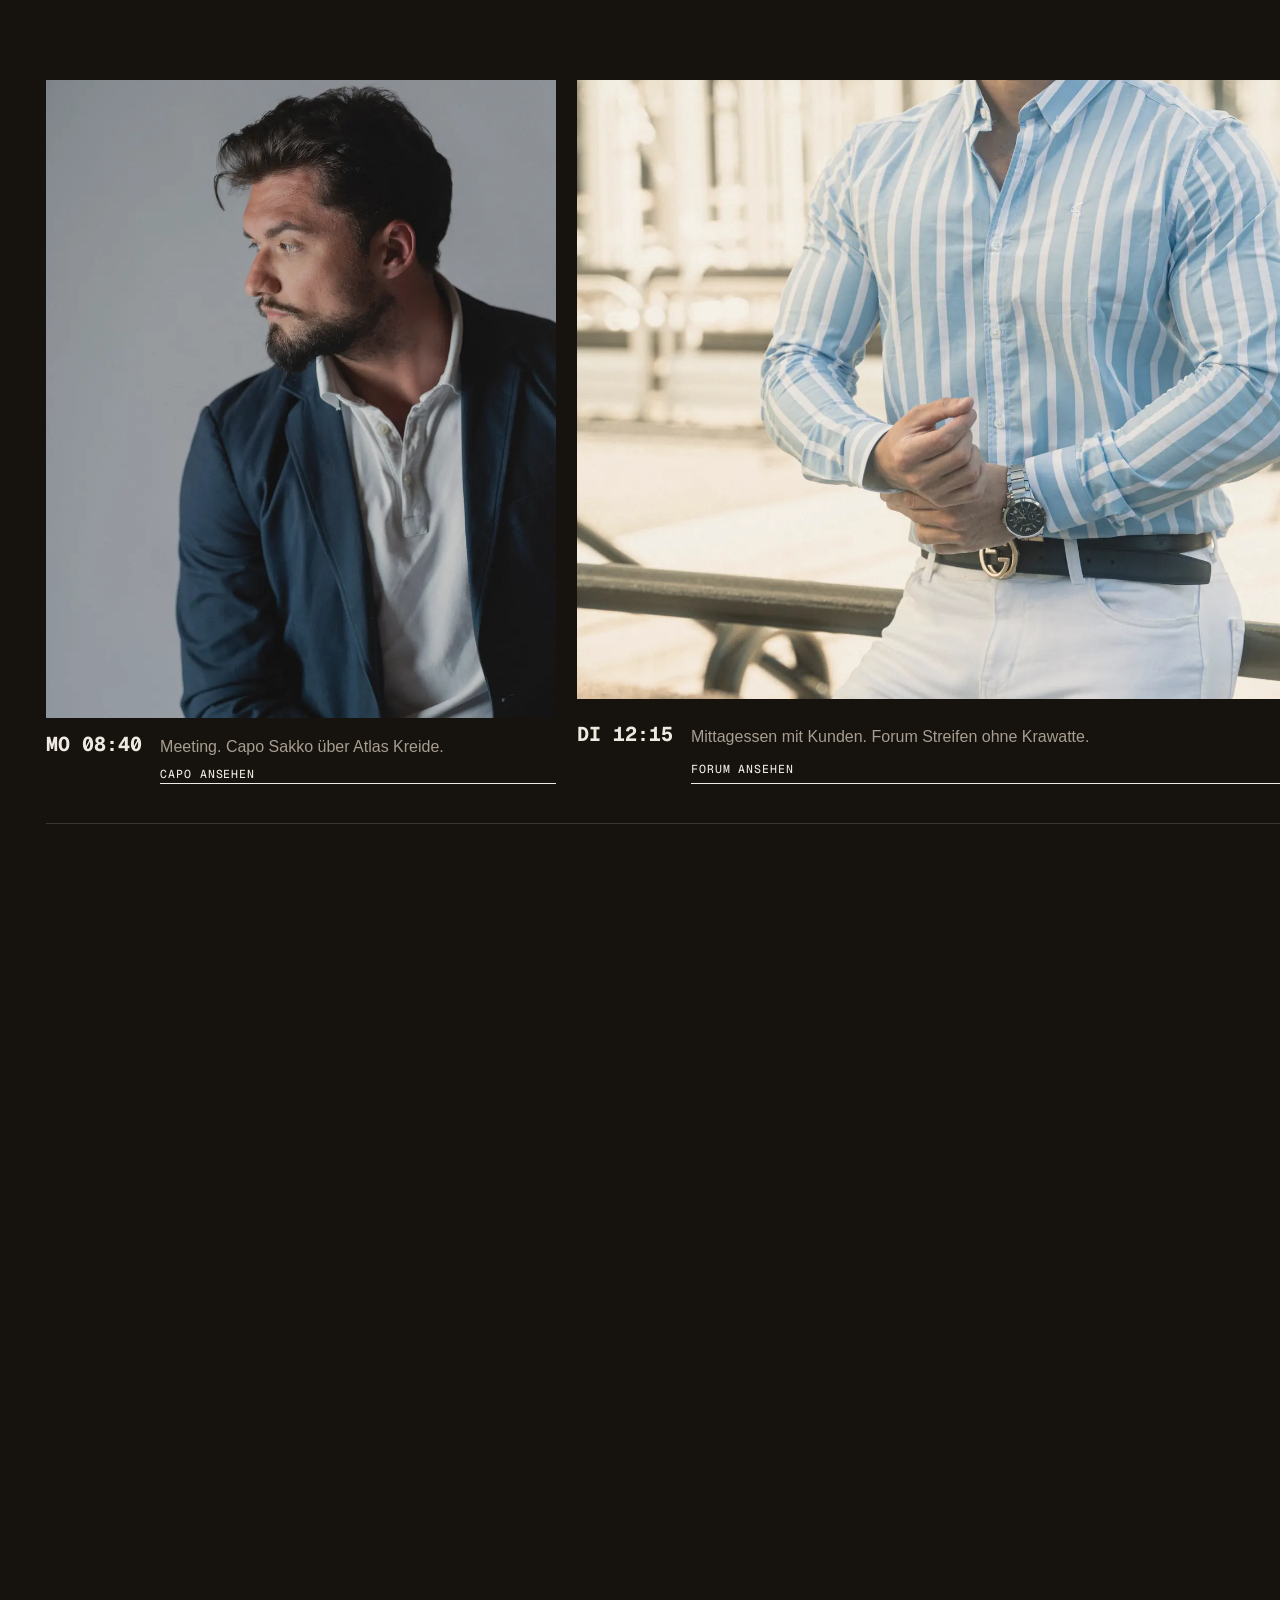
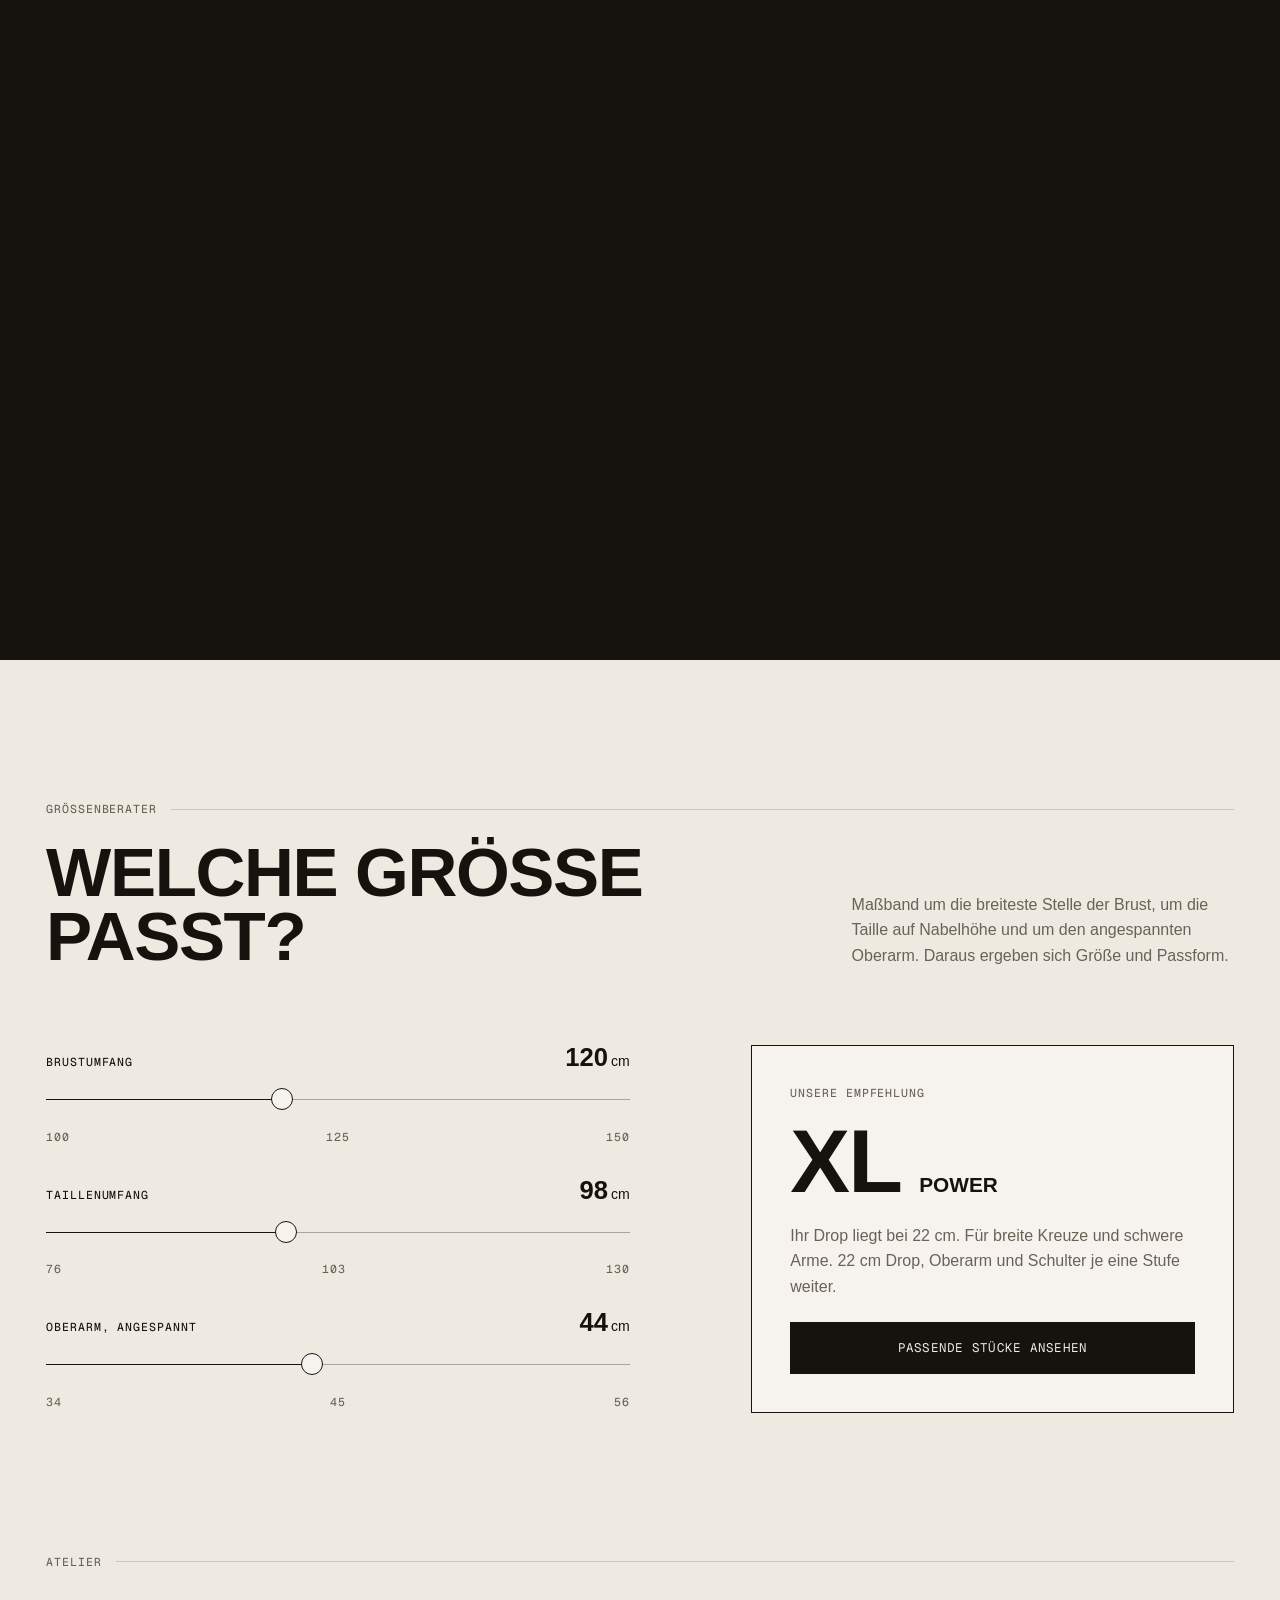
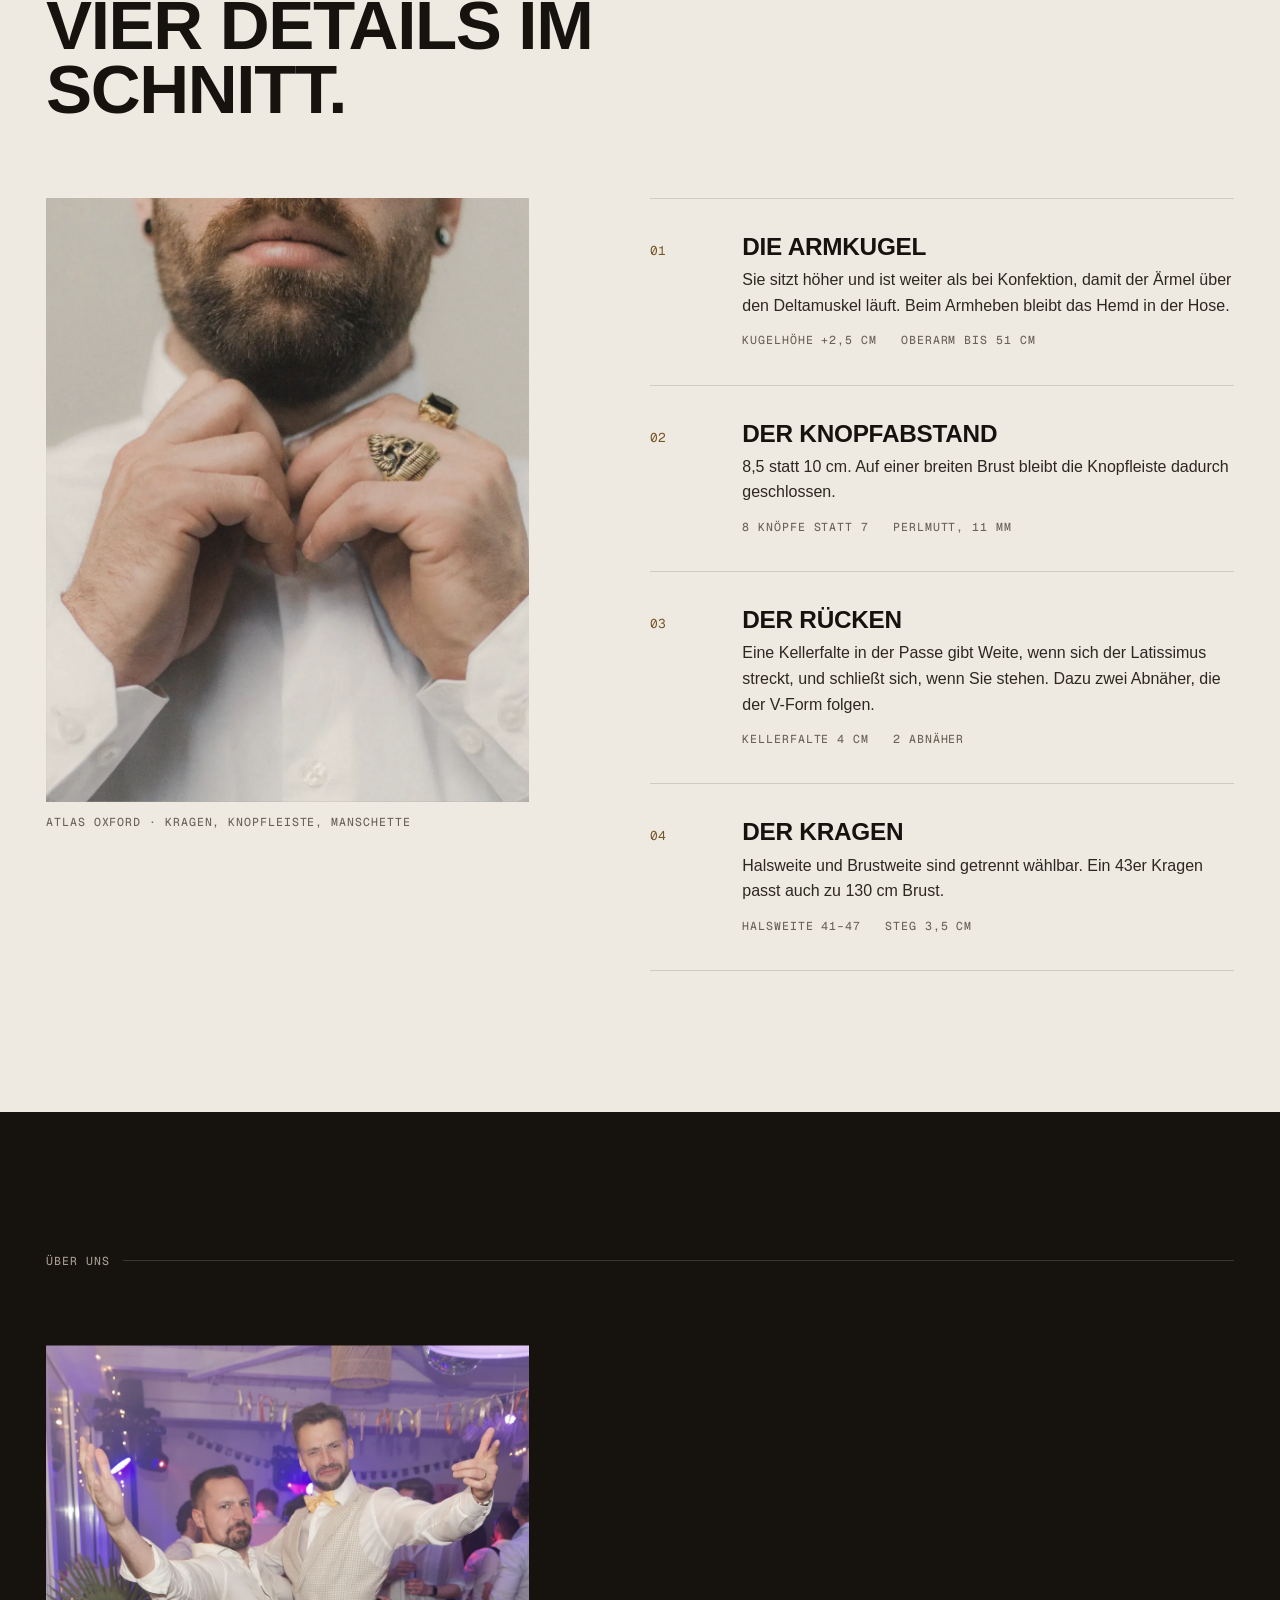
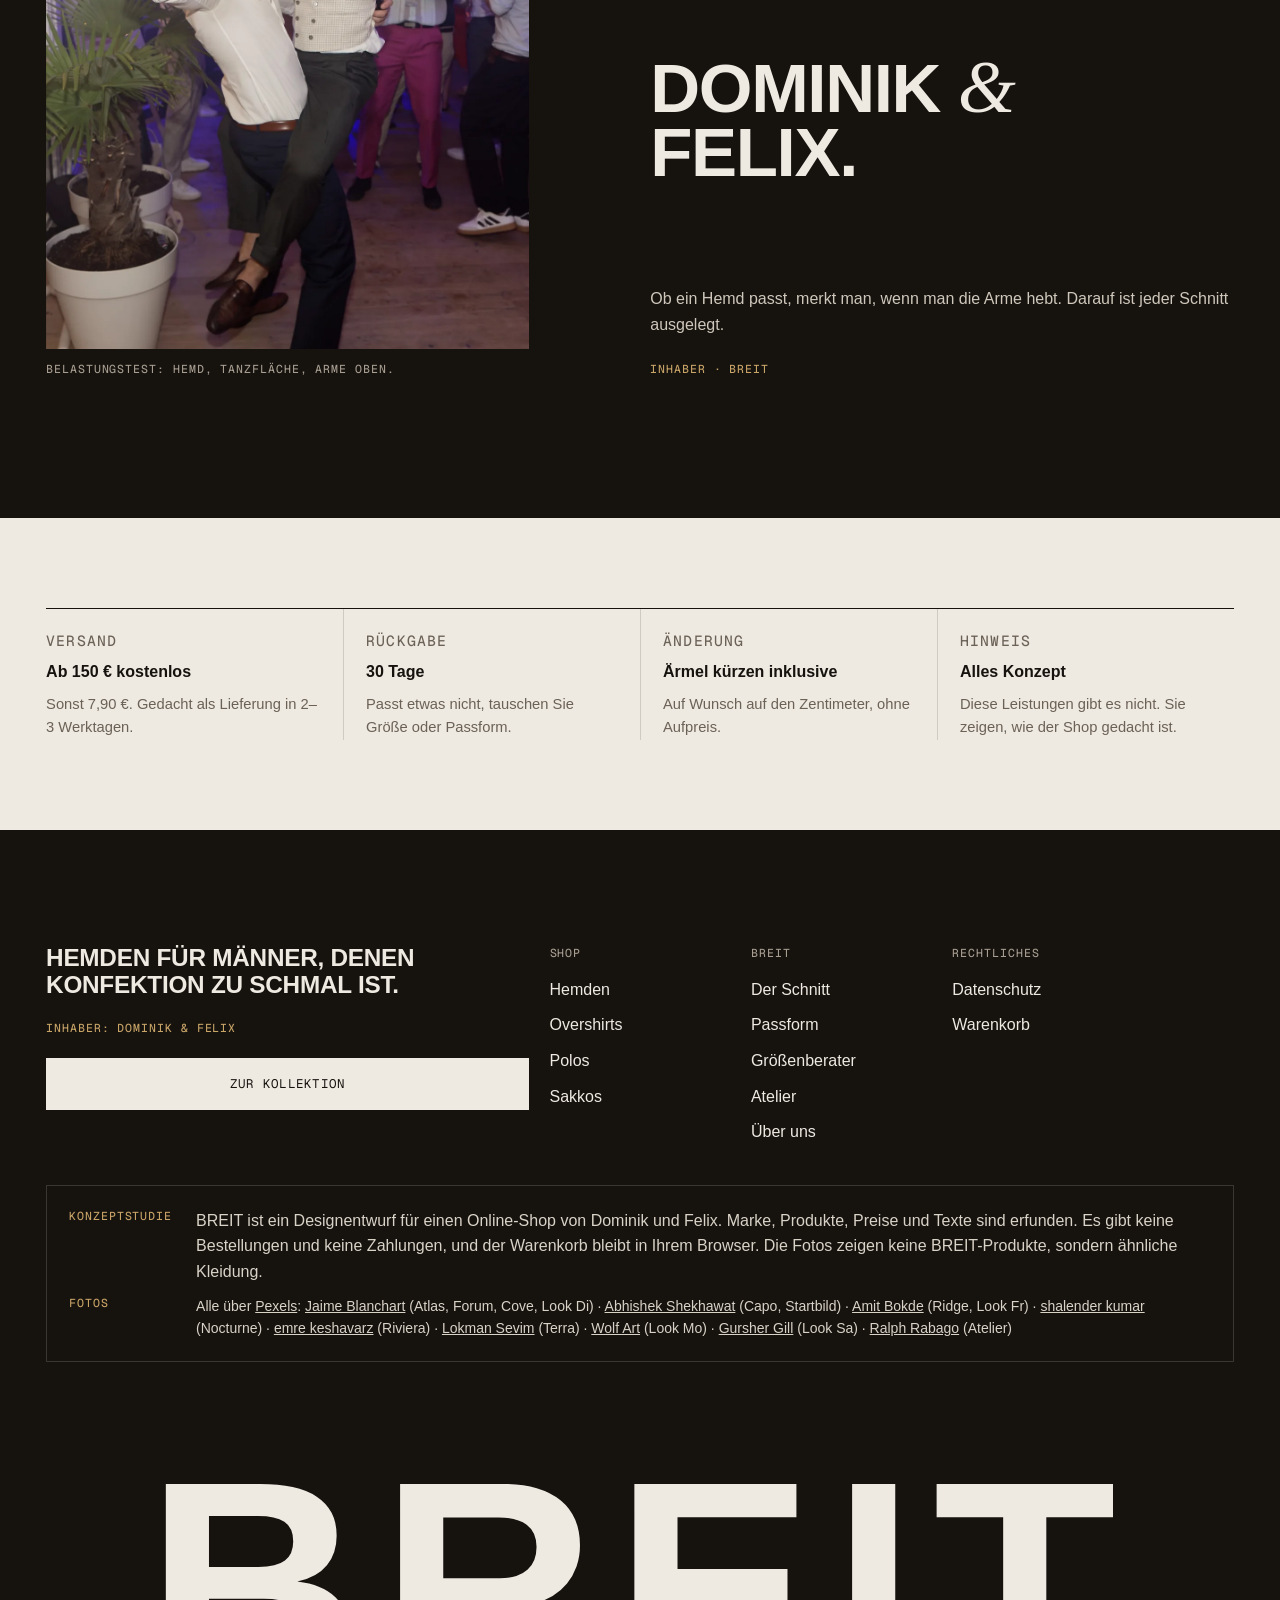
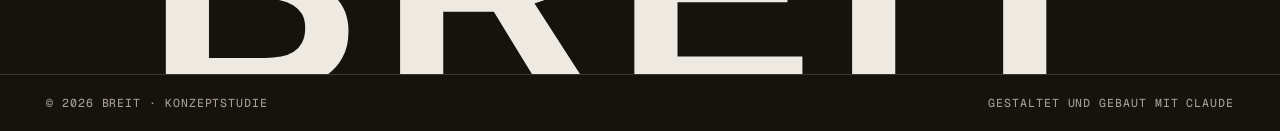
==== commit fe93a3db: "BREIT: weniger generiert wirkende Texte und einheitlicher Foto-Look - Überschriften ohne Einheitsfor" ====
--- a/index.html
+++ b/index.html
@@ -90,7 +90,7 @@
             <span class="line-mask"><span>Gebaut für</span></span>
             <span class="line-mask"><span><span class="serif">breite</span> Schultern.</span></span>
           </h1>
-          <p class="lead">Hemden und Business-Casual für Bodybuilder und breit gebaute Männer. Weit im Kreuz, weit am Oberarm, schmal an der Taille. Damit das Hemd sitzt, ohne dass Sie zwischen Knopfleiste und Zelt wählen müssen.</p>
+          <p class="lead">Hemden, Overshirts und Sakkos für Bodybuilder und breit gebaute Männer. Mehr Weite an Schulter, Brust und Oberarm, weniger an der Taille.</p>
           <div class="hero__actions">
             <a class="btn" href="kollektion.html">Kollektion ansehen <svg class="btn__arrow" viewBox="0 0 18 10" aria-hidden="true"><path d="M0 5h16M12 1l4 4-4 4" fill="none" stroke="currentColor" stroke-width="1.4"/></svg></a>
             <a class="btn btn--ghost" href="#groesse">Größe finden</a>
@@ -123,9 +123,9 @@
     <section class="section on-ink" id="schnitt" aria-labelledby="schnitt-title">
       <div class="wrap">
         <div class="section-head">
-          <p class="section-head__no label muted"><span>01</span><span>Der Schnitt</span></p>
-          <h2 class="h2 section-head__title reveal" id="schnitt-title">Konfektion wird für Kleiderbügel geschnitten. <span class="serif">Wir</span> schneiden für Kreuz.</h2>
-          <p class="section-head__aside lead reveal">Wer trainiert, kennt das Dilemma: Passt das Hemd an der Brust, hängt es an der Taille wie ein Segel. Passt es an der Taille, spannt die Knopfleiste. Der Fehler liegt nicht bei Ihnen, sondern im Schnittmuster.</p>
+          <p class="section-head__no label muted"><span>Der Schnitt</span></p>
+          <h2 class="h2 section-head__title reveal" id="schnitt-title">Warum Hemden von der Stange am Kreuz spannen.</h2>
+          <p class="section-head__aside lead reveal">Konfektion rechnet mit rund 8 cm Unterschied zwischen Brust und Taille. Bei trainierten Oberkörpern sind es oft 20 cm und mehr. Kauft man nach der Brust, ist das Hemd an der Taille zu weit, kauft man nach der Taille, geht die Knopfleiste auf.</p>
         </div>
         <div class="pattern">
           <div class="pattern__drawing" id="patternDrawing">
@@ -159,18 +159,18 @@
           <ol class="pattern__points">
             <li class="reveal">
               <p class="delta">+12 cm</p>
-              <h3>Die Knopfleiste bleibt zu</h3>
-              <p>Mehr Weite über der Brust, verteilt auf Vorderteil und Rücken. Dazu ein Knopfabstand von 8,5 cm, damit zwischen den Knöpfen nichts aufklafft.</p>
+              <h3>Brust</h3>
+              <p>Mehr Weite über der Brust, verteilt auf Vorderteil und Rücken. Die Knöpfe sitzen 8,5 cm auseinander, damit die Leiste dazwischen geschlossen bleibt.</p>
             </li>
             <li class="reveal">
               <p class="delta">+5 cm</p>
-              <h3>Der Ärmel schnürt nicht ab</h3>
-              <p>Eine höhere, weitere Armkugel und mehr Oberarmweite. Sie können den Arm heben, ohne dass das Hemd aus der Hose rutscht.</p>
+              <h3>Oberarm</h3>
+              <p>Höhere, weitere Armkugel und mehr Oberarmweite. Beim Armheben bleibt das Hemd in der Hose.</p>
             </li>
             <li class="reveal">
               <p class="delta">−8 cm</p>
-              <h3>Die Taille wird kein Zelt</h3>
-              <p>Abnäher im Rücken und ein Seitennahtverlauf, der der V-Form folgt. Der Drop zwischen Brust und Taille ist in drei Stufen wählbar.</p>
+              <h3>Taille</h3>
+              <p>Abnäher im Rücken und Seitennähte, die der V-Form folgen. Den Unterschied zwischen Brust und Taille gibt es in drei Stufen.</p>
             </li>
           </ol>
         </div>
@@ -181,10 +181,10 @@
     <section class="section" id="kollektion" aria-labelledby="kollektion-title">
       <div class="wrap">
         <div class="section-head">
-          <p class="section-head__no label muted"><span>02</span><span>Die Kollektion</span></p>
-          <h2 class="h2 section-head__title reveal" id="kollektion-title">Neun Stücke. <span class="serif">Kein</span> Kompromiss am Bizeps.</h2>
+          <p class="section-head__no label muted"><span>Die Kollektion</span></p>
+          <h2 class="h2 section-head__title reveal" id="kollektion-title">Die erste Kollektion: neun Teile.</h2>
           <div class="section-head__aside reveal">
-            <p class="muted">Oxford, Popeline, Leinen, Flanell, Strick und ein Sakko ohne Polster. Jedes Stück in fünf Größen und drei Passformen.</p>
+            <p class="muted">Oxford, Popeline, Leinen, Flanell, Strick und ein Sakko ohne Polster. Jedes Teil gibt es in fünf Größen und drei Passformen.</p>
             <p style="margin-top:18px"><a class="link label" href="kollektion.html">Alle Stücke ansehen</a></p>
           </div>
         </div>
@@ -198,9 +198,9 @@
     <section class="section" id="passform" aria-labelledby="passform-title" style="background:var(--bone-2)">
       <div class="wrap">
         <div class="section-head">
-          <p class="section-head__no label muted"><span>03</span><span>Passform</span></p>
-          <h2 class="h2 section-head__title reveal" id="passform-title">Drei Passformen. <span class="serif">Ein</span> Maß, auf das es ankommt.</h2>
-          <p class="section-head__aside muted reveal">Der Drop ist die Differenz zwischen Brust- und Taillenweite. Bei Konfektion liegt er bei etwa 8 cm. Bei uns beginnt er bei 16.</p>
+          <p class="section-head__no label muted"><span>Passform</span></p>
+          <h2 class="h2 section-head__title reveal" id="passform-title">Drei Passformen, je nach Drop.</h2>
+          <p class="section-head__aside muted reveal">Der Drop ist die Differenz zwischen Brust- und Taillenweite. Bei Konfektion liegt er bei etwa 8 cm, bei BREIT zwischen 16 und 28 cm.</p>
         </div>
         <div class="fit">
           <div class="fit__figure" aria-hidden="true">
@@ -246,27 +246,27 @@
     <section class="section on-ink lookbook" id="lookbook" aria-labelledby="lookbook-title">
       <div class="wrap">
         <div class="section-head" style="margin-bottom:clamp(32px,4vw,56px)">
-          <p class="section-head__no label muted"><span>04</span><span>Lookbook · Casual Business</span></p>
-          <h2 class="h2 section-head__title reveal" id="lookbook-title">Eine Woche, <span class="serif">vier</span> Termine, null Spannung an der Knopfleiste.</h2>
+          <p class="section-head__no label muted"><span>Lookbook · Casual Business</span></p>
+          <h2 class="h2 section-head__title reveal" id="lookbook-title">Vier Looks für die Woche.</h2>
         </div>
       </div>
       <div class="lookbook__pin">
         <div class="lookbook__track" id="lookTrack" tabindex="0" aria-label="Lookbook, horizontal scrollbar">
           <figure class="look">
             <div class="look__img"><img src="assets/img/shop/look-1.webp" width="1000" height="1250" loading="lazy" alt="Kräftiger, bärtiger Mann im marineblauen Sakko über weißem Hemd, Blick zur Seite, vor grauem Grund" /></div>
-            <figcaption class="look__cap"><span class="look__time num">MO 08:40</span><p>Vorstand. Capo Sakko über Atlas Kreide, Knopf offen.</p><a class="link label" href="produkt.html?id=capo-marine">Capo ansehen</a></figcaption>
+            <figcaption class="look__cap"><span class="look__time num">MO 08:40</span><p>Meeting. Capo Sakko über Atlas Kreide.</p><a class="link label" href="produkt.html?id=capo-marine">Capo ansehen</a></figcaption>
           </figure>
           <figure class="look look--wide">
             <div class="look__img"><img src="assets/img/shop/look-2.webp" width="1600" height="1100" loading="lazy" alt="Muskulöser Oberkörper im blau-weiß gestreiften Hemd, die Hände vor dem Gürtel, dahinter eine helle Stadtfassade" /></div>
-            <figcaption class="look__cap"><span class="look__time num">DI 12:15</span><p>Mittag mit Kunden. Forum Streifen, Haifischkragen, keine Krawatte.</p><a class="link label" href="produkt.html?id=forum-streifen">Forum ansehen</a></figcaption>
+            <figcaption class="look__cap"><span class="look__time num">DI 12:15</span><p>Mittagessen mit Kunden. Forum Streifen ohne Krawatte.</p><a class="link label" href="produkt.html?id=forum-streifen">Forum ansehen</a></figcaption>
           </figure>
           <figure class="look">
             <div class="look__img"><img src="assets/img/shop/look-3.webp" width="1000" height="1250" loading="lazy" alt="Breit gebauter, bärtiger Mann im braun-grün karierten Flanellhemd vor einer Backsteinwand, die Hand am Kinn" /></div>
-            <figcaption class="look__cap"><span class="look__time num">FR 17:30</span><p>Feierabend. Ridge Overshirt statt Jacke.</p><a class="link label" href="produkt.html?id=ridge-waldkaro">Ridge ansehen</a></figcaption>
+            <figcaption class="look__cap"><span class="look__time num">FR 17:30</span><p>Nach der Arbeit. Ridge Overshirt statt Jacke.</p><a class="link label" href="produkt.html?id=ridge-waldkaro">Ridge ansehen</a></figcaption>
           </figure>
           <figure class="look">
             <div class="look__img"><img src="assets/img/shop/look-4.webp" width="1000" height="1250" loading="lazy" alt="Schwarzweißfoto: muskulöser, bärtiger Mann im schwarzen Hemd mit hochgekrempelten Ärmeln, eine Jacke über dem Arm" /></div>
-            <figcaption class="look__cap"><span class="look__time num">SA 20:00</span><p>Abendessen. Nocturne, oberster Knopf offen.</p><a class="link label" href="produkt.html?id=nocturne-schwarz">Nocturne ansehen</a></figcaption>
+            <figcaption class="look__cap"><span class="look__time num">SA 20:00</span><p>Abendessen. Nocturne in Schwarz.</p><a class="link label" href="produkt.html?id=nocturne-schwarz">Nocturne ansehen</a></figcaption>
           </figure>
         </div>
         <div class="lookbook__progress" aria-hidden="true"><span id="lookProgress"></span></div>
@@ -281,9 +281,9 @@
     <section class="section" id="groesse" aria-labelledby="groesse-title">
       <div class="wrap">
         <div class="section-head">
-          <p class="section-head__no label muted"><span>05</span><span>Größenberater</span></p>
-          <h2 class="h2 section-head__title reveal" id="groesse-title">Drei Maße. <span class="serif">Zwanzig</span> Sekunden.</h2>
-          <p class="section-head__aside muted reveal">Maßband um die breiteste Stelle der Brust, um die Taille auf Nabelhöhe und um den angespannten Oberarm. Wir rechnen den Rest.</p>
+          <p class="section-head__no label muted"><span>Größenberater</span></p>
+          <h2 class="h2 section-head__title reveal" id="groesse-title">Welche Größe passt?</h2>
+          <p class="section-head__aside muted reveal">Maßband um die breiteste Stelle der Brust, um die Taille auf Nabelhöhe und um den angespannten Oberarm. Daraus ergeben sich Größe und Passform.</p>
         </div>
         <div class="finder">
           <form class="finder__form" id="finder" onsubmit="return false">
@@ -317,8 +317,8 @@
     <section class="section" id="atelier" aria-labelledby="atelier-title" style="padding-top:0">
       <div class="wrap">
         <div class="section-head">
-          <p class="section-head__no label muted"><span>06</span><span>Atelier</span></p>
-          <h2 class="h2 section-head__title reveal" id="atelier-title">Vier Dinge, die wir <span class="serif">anders</span> nähen.</h2>
+          <p class="section-head__no label muted"><span>Atelier</span></p>
+          <h2 class="h2 section-head__title reveal" id="atelier-title">Vier Details im Schnitt.</h2>
         </div>
         <div class="atelier">
           <div class="atelier__img">
@@ -328,12 +328,12 @@
           <ol class="atelier__list">
             <li class="reveal">
               <span class="no">01</span>
-              <div><h3 class="h3">Die Armkugel</h3><p>Sie sitzt höher und ist weiter als bei Konfektion. Der Ärmel hängt dadurch nicht am Deltamuskel, sondern läuft darüber. Heben Sie den Arm, kommt das Hemd mit, ohne aus der Hose zu rutschen.</p></div>
+              <div><h3 class="h3">Die Armkugel</h3><p>Sie sitzt höher und ist weiter als bei Konfektion, damit der Ärmel über den Deltamuskel läuft. Beim Armheben bleibt das Hemd in der Hose.</p></div>
               <p class="fig label"><span>Kugelhöhe +2,5 cm</span><span>Oberarm bis 51 cm</span></p>
             </li>
             <li class="reveal">
               <span class="no">02</span>
-              <div><h3 class="h3">Der Knopfabstand</h3><p>8,5 statt 10 cm. Auf einer breiten Brust entscheidet dieser Zentimeter, ob die Knopfleiste schließt oder kleine Fenster aufmacht.</p></div>
+              <div><h3 class="h3">Der Knopfabstand</h3><p>8,5 statt 10 cm. Auf einer breiten Brust bleibt die Knopfleiste dadurch geschlossen.</p></div>
               <p class="fig label"><span>8 Knöpfe statt 7</span><span>Perlmutt, 11 mm</span></p>
             </li>
             <li class="reveal">
@@ -343,7 +343,7 @@
             </li>
             <li class="reveal">
               <span class="no">04</span>
-              <div><h3 class="h3">Der Kragen</h3><p>Halsweite und Brustweite sind bei uns entkoppelt. Wer einen 43er Kragen und 130 cm Brust hat, bekommt beides, nicht den Kragen der nächsten Größe.</p></div>
+              <div><h3 class="h3">Der Kragen</h3><p>Halsweite und Brustweite sind getrennt wählbar. Ein 43er Kragen passt auch zu 130 cm Brust.</p></div>
               <p class="fig label"><span>Halsweite 41–47</span><span>Steg 3,5 cm</span></p>
             </li>
           </ol>
@@ -355,7 +355,7 @@
     <section class="section on-ink" id="ueber-uns" aria-labelledby="ueber-title">
       <div class="wrap">
         <div class="section-head">
-          <p class="section-head__no label muted"><span>07</span><span>Über uns</span></p>
+          <p class="section-head__no label muted"><span>Über uns</span></p>
         </div>
         <div class="owners">
           <figure class="owners__img reveal-img">
@@ -364,8 +364,8 @@
           </figure>
           <div class="owners__text">
             <h2 class="h2 reveal" id="ueber-title">Dominik <span class="serif">&amp;</span> Felix.</h2>
-            <p class="lead reveal">Hinter BREIT stehen Dominik und Felix. Die Idee ist einfach: Hemden, die für Kreuz und Oberarm geschnitten sind und nicht für den Kleiderbügel.</p>
-            <p class="reveal" style="color:#cfc7bb">Ein gutes Hemd erkennt man nicht im Stehen vor dem Spiegel, sondern wenn die Arme nach oben gehen. Genau dafür ist BREIT gedacht.</p>
+            <p class="lead reveal">Hinter BREIT stehen Dominik und Felix. BREIT ist ihr Entwurf für einen Shop mit Hemden, die für Kreuz und Oberarm geschnitten sind.</p>
+            <p class="reveal" style="color:#cfc7bb">Ob ein Hemd passt, merkt man, wenn man die Arme hebt. Darauf ist jeder Schnitt ausgelegt.</p>
             <p class="label reveal" style="color:var(--brass-lite)">Inhaber · BREIT</p>
           </div>
         </div>
@@ -376,10 +376,10 @@
     <section class="section--tight" aria-label="Service">
       <div class="wrap">
         <div class="service">
-          <div><p class="label muted">01 · Versand</p><h3>Ab 150 € kostenlos</h3><p>Sonst 7,90 €. Gedacht als Lieferung in 2–3 Werktagen.</p></div>
-          <div><p class="label muted">02 · Rückgabe</p><h3>30 Tage</h3><p>Passt etwas nicht, tauschen Sie Größe oder Passform.</p></div>
-          <div><p class="label muted">03 · Änderung</p><h3>Ärmel kürzen inklusive</h3><p>Auf Wunsch auf den Zentimeter, ohne Aufpreis.</p></div>
-          <div><p class="label muted">04 · Hinweis</p><h3>Alles Konzept</h3><p>Diese Leistungen gibt es nicht. Sie zeigen, wie der Shop gedacht ist.</p></div>
+          <div><p class="label muted">Versand</p><h3>Ab 150 € kostenlos</h3><p>Sonst 7,90 €. Gedacht als Lieferung in 2–3 Werktagen.</p></div>
+          <div><p class="label muted">Rückgabe</p><h3>30 Tage</h3><p>Passt etwas nicht, tauschen Sie Größe oder Passform.</p></div>
+          <div><p class="label muted">Änderung</p><h3>Ärmel kürzen inklusive</h3><p>Auf Wunsch auf den Zentimeter, ohne Aufpreis.</p></div>
+          <div><p class="label muted">Hinweis</p><h3>Alles Konzept</h3><p>Diese Leistungen gibt es nicht. Sie zeigen, wie der Shop gedacht ist.</p></div>
         </div>
       </div>
     </section>
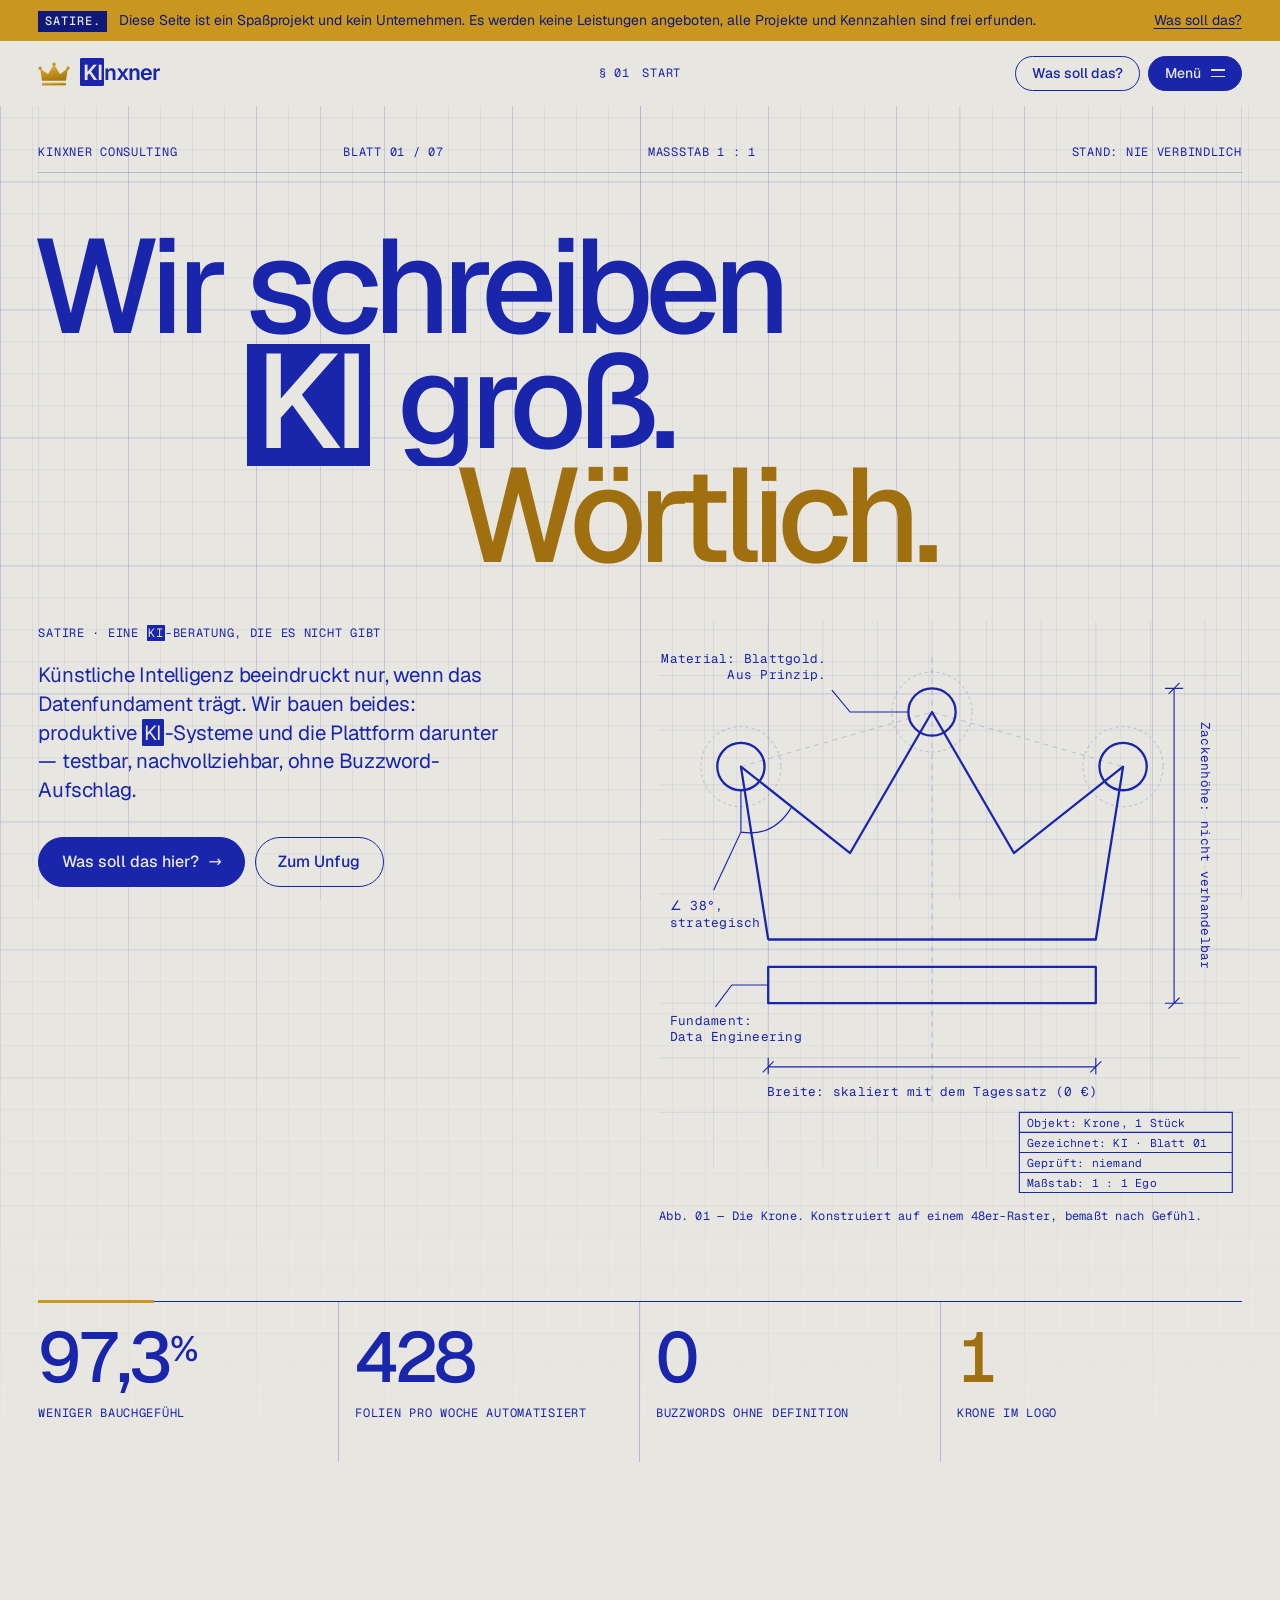
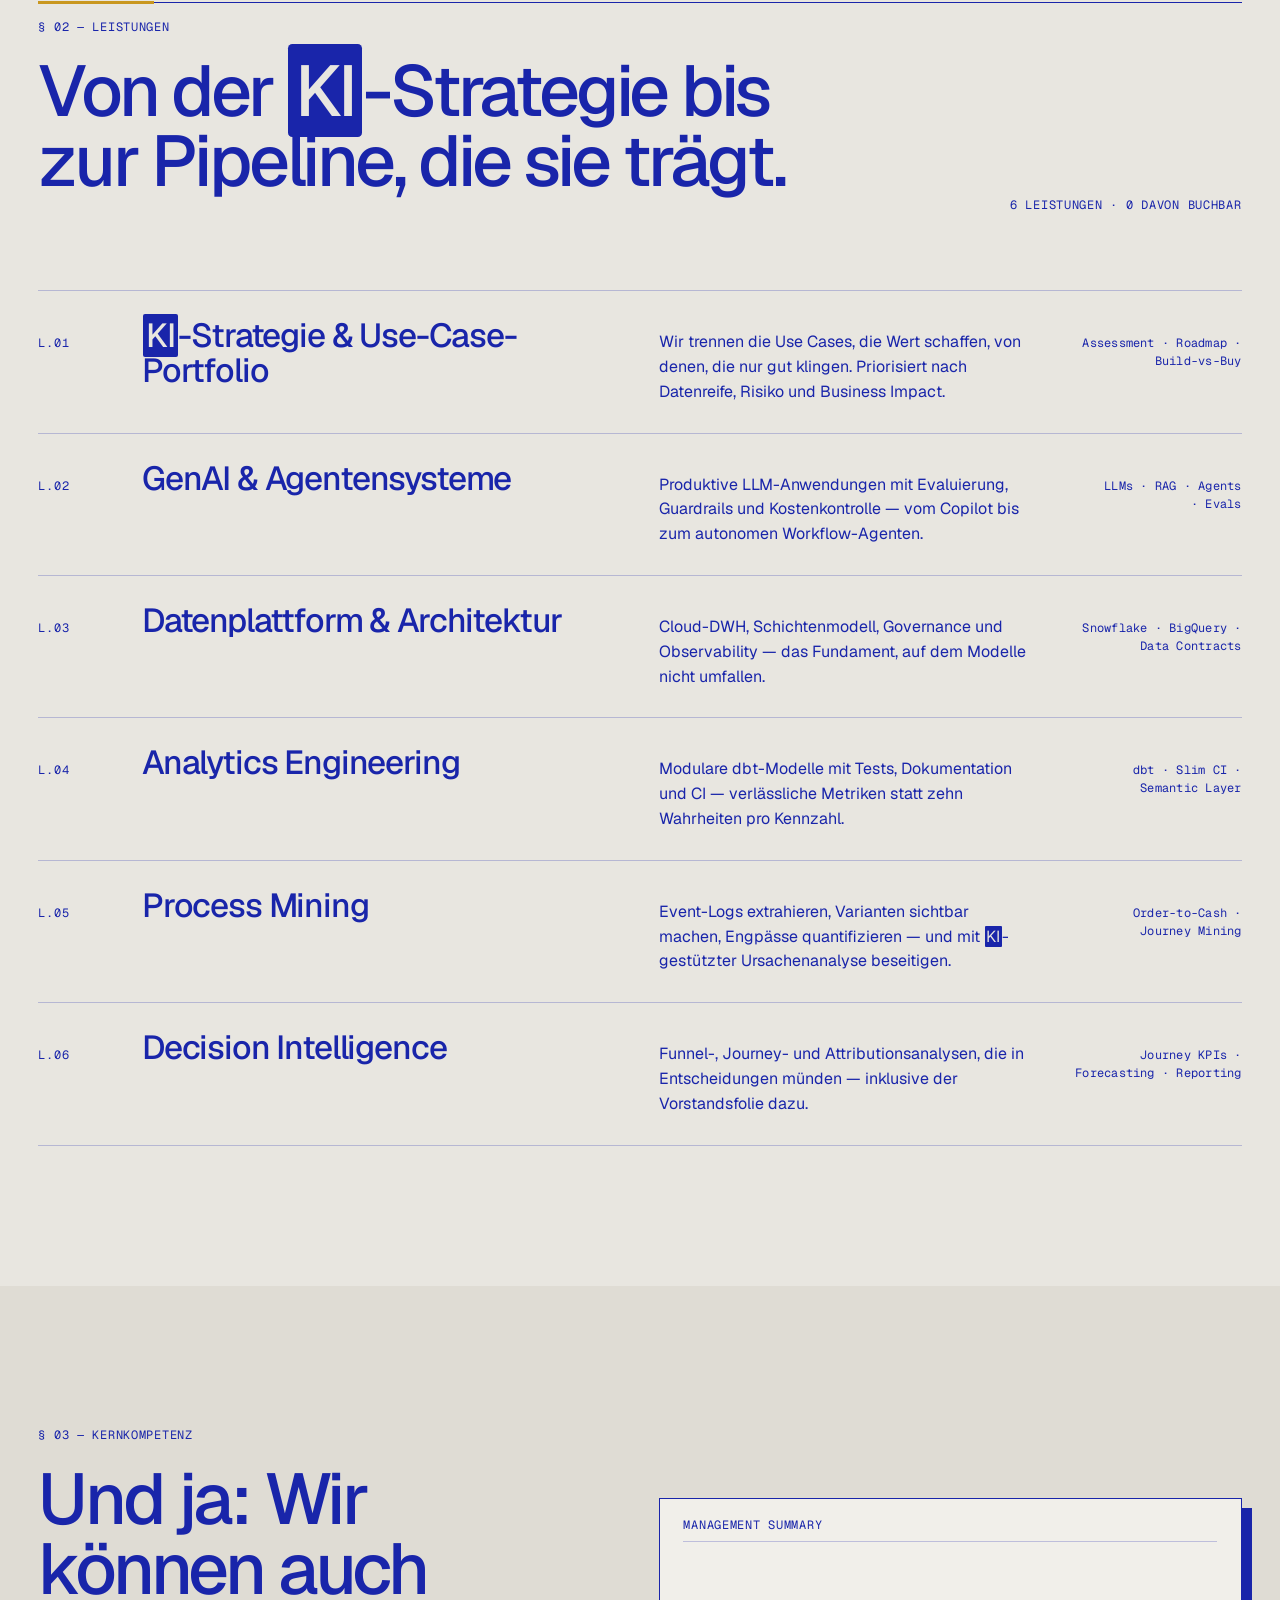
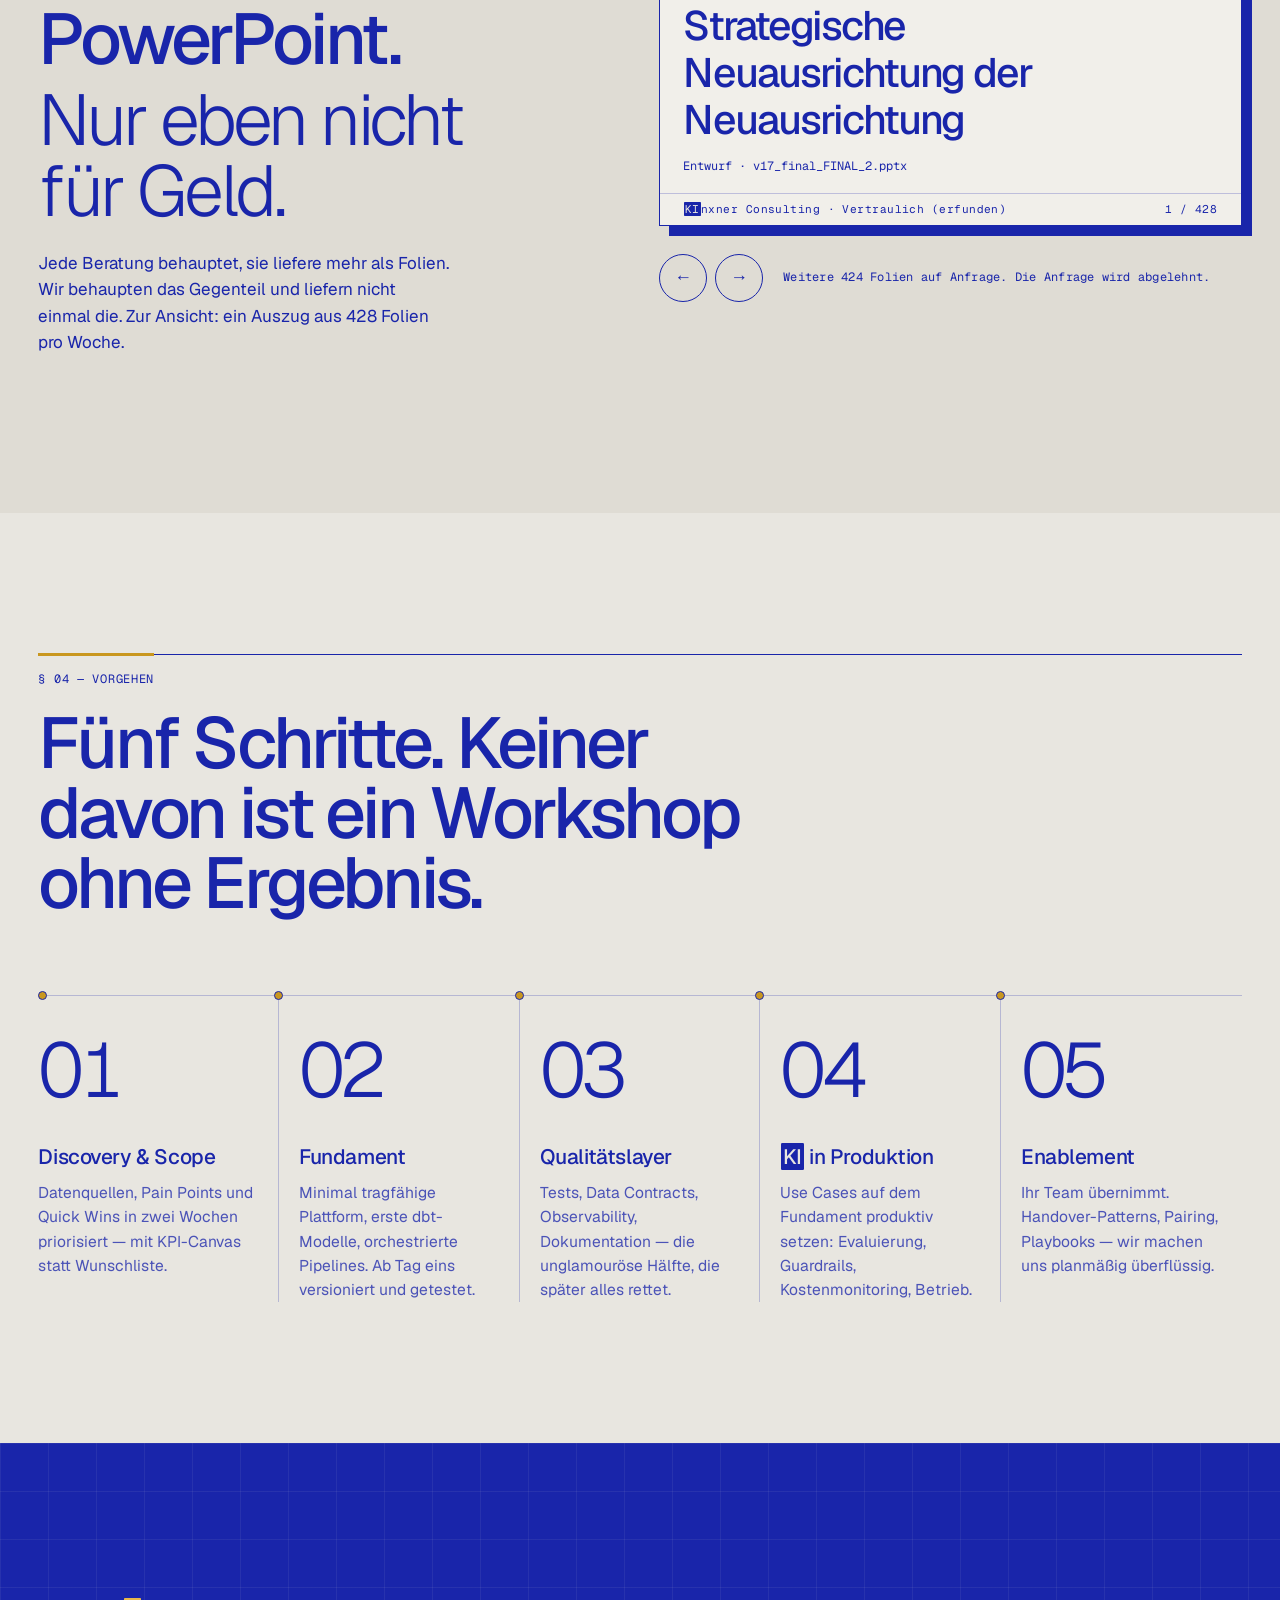
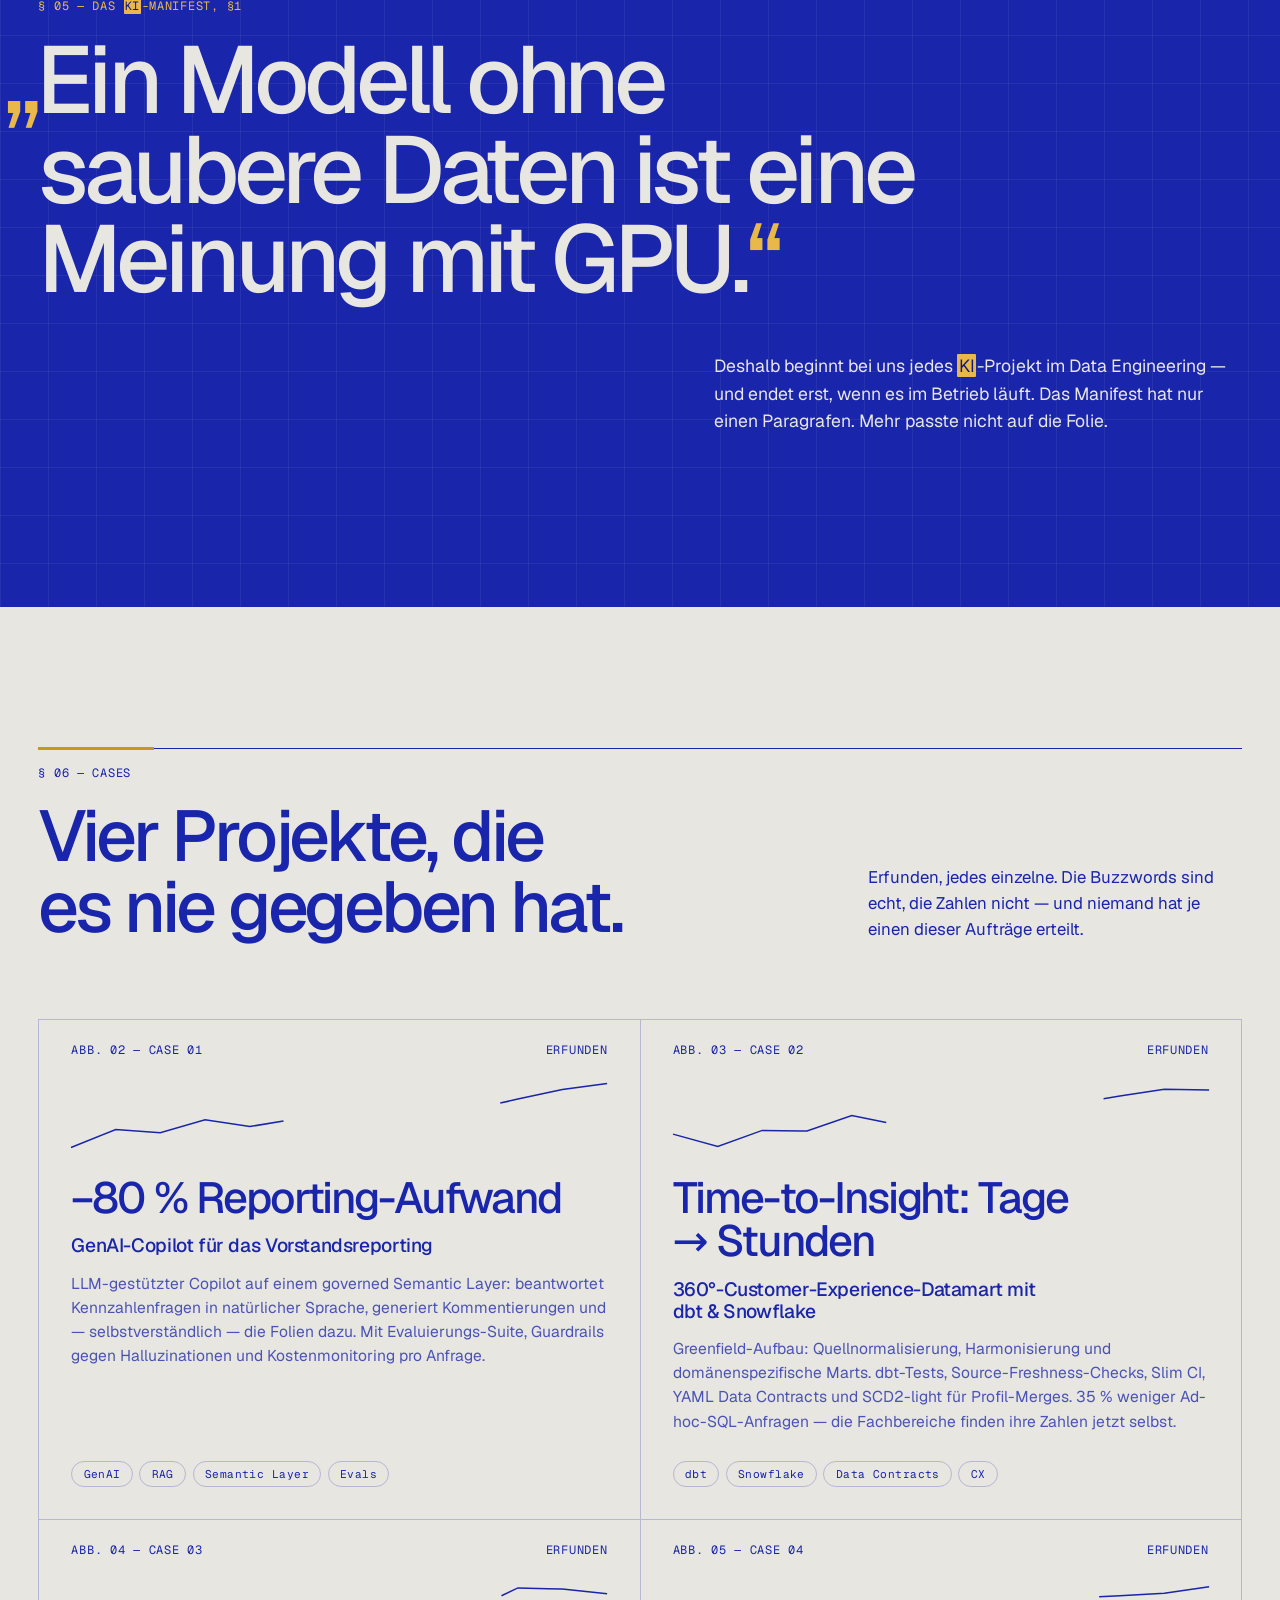
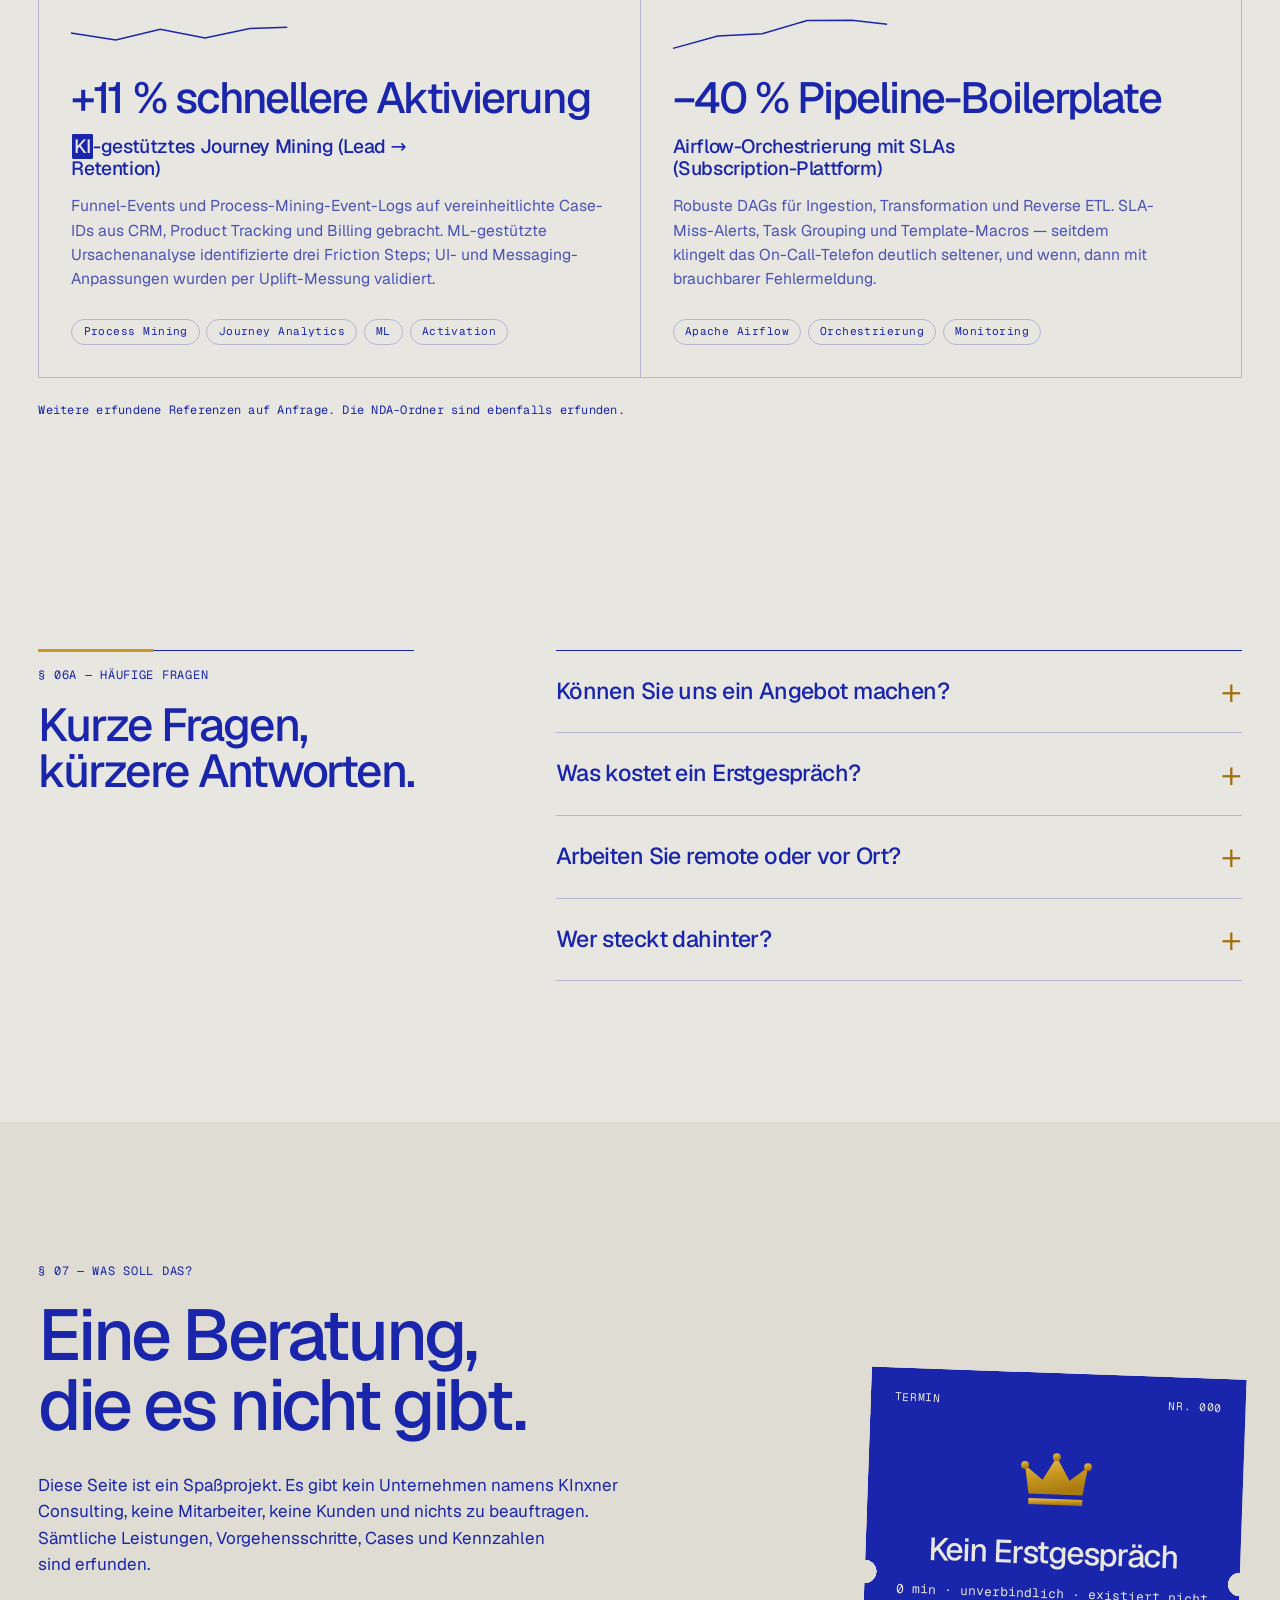
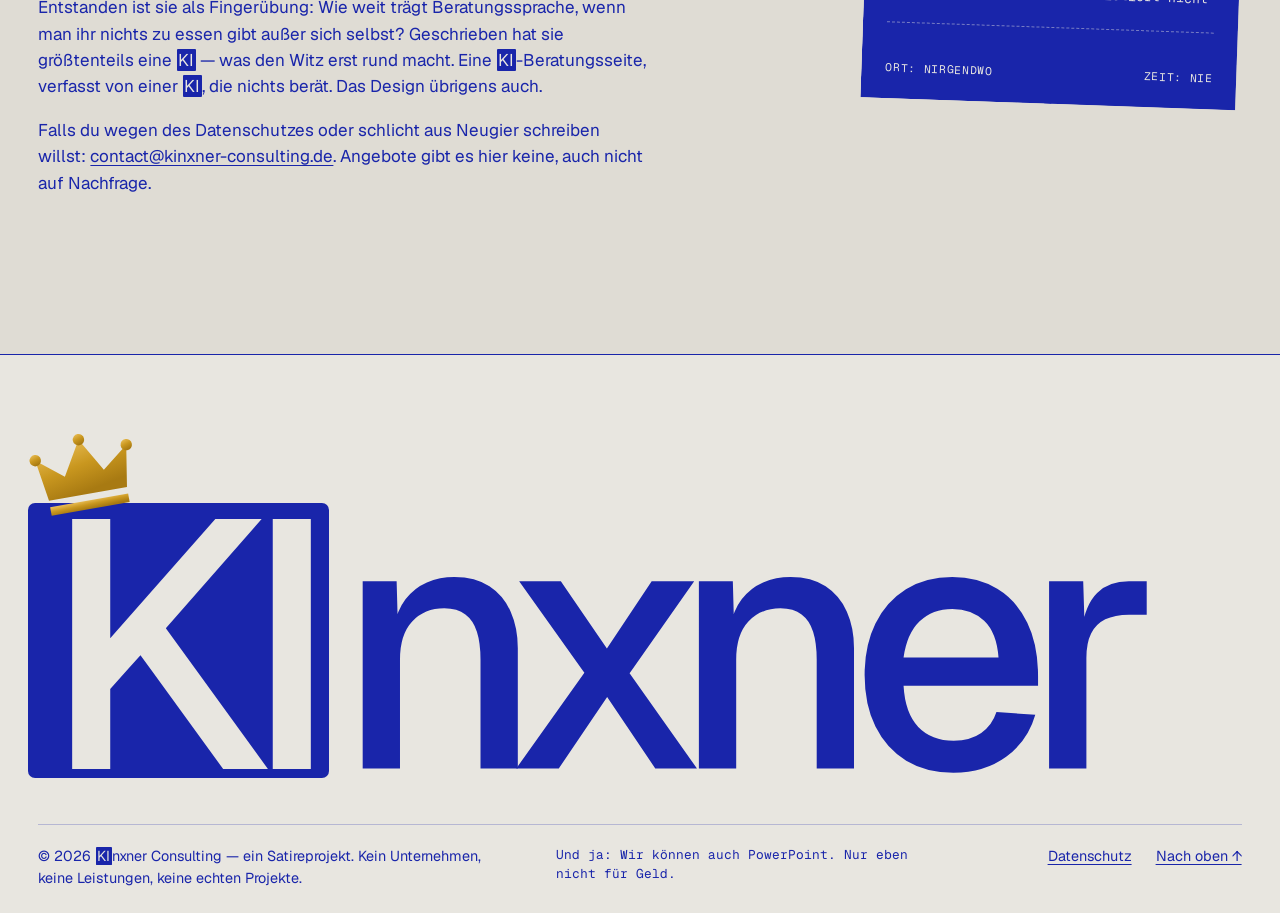
==== commit 58adb7f8: "KInxner-Consulting-Seite wiederherstellen (Stand fc2ded8) BREIT ist nach felix313/breit-fashion umge" ====
--- a/index.html
+++ b/index.html
@@ -3,8 +3,8 @@
 <head>
   <meta charset="UTF-8" />
   <meta name="viewport" content="width=device-width,initial-scale=1" />
-  <title>BREIT — Hemden für breite Schultern. Eine Konzeptstudie.</title>
-  <meta name="description" content="BREIT ist die Konzeptstudie eines Online-Shops für Bodybuilder und breit gebaute Männer: Hemden, Overshirts und Business-Casual, geschnitten für Kreuz, Oberarm und schmale Taille. Kein echter Shop." />
+  <title>KInxner Consulting — Satire. Eine Beratung, die es nicht gibt.</title>
+  <meta name="description" content="Satirisches Spaßprojekt: die Website einer KI-Beratung, die es nicht gibt. Kein Unternehmen, keine Leistungen, keine echten Projekte. Entstanden als Fingerübung mit Claude." />
   <link rel="canonical" href="https://kinxner-consulting.de/" />
   <!-- Eigentumsnachweis fuer die Google Search Console.
        Muss dauerhaft im <head> der Startseite bleiben: Google prueft das Tag
@@ -12,421 +12,448 @@
        Authorized Domain. Nicht entfernen. -->
   <meta name="google-site-verification" content="37TVtqb3Z6b---uzSy0M3xMzxqpeBndF286Ku5GI4yU" />
   <meta name="color-scheme" content="light" />
-  <meta name="theme-color" content="#EEE9E1" />
-  <meta property="og:site_name" content="BREIT" />
+  <meta name="theme-color" content="#E8E6E0" />
+  <!-- Open Graph -->
+  <meta property="og:site_name" content="KInxner Consulting" />
   <meta property="og:url" content="https://kinxner-consulting.de/" />
-  <meta property="og:title" content="BREIT — Hemden für breite Schultern" />
-  <meta property="og:description" content="Konzeptstudie eines Shops für breit gebaute Männer: Hemden und Business-Casual, geschnitten für Kreuz und Oberarm." />
+  <meta property="og:title" content="KInxner Consulting — Satire. Eine Beratung, die es nicht gibt." />
+  <meta property="og:description" content="Ein Spaßprojekt: Beratungssprache bis zum Anschlag, ohne Beratung dahinter. Kein Unternehmen, keine Leistungen, alle Projekte erfunden." />
   <meta property="og:type" content="website" />
   <meta property="og:image" content="https://kinxner-consulting.de/assets/img/og-image.png" />
   <meta property="og:image:width" content="1200" />
   <meta property="og:image:height" content="630" />
-  <meta property="og:image:alt" content="BREIT – Wortmarke mit Maßlinie und ein breit gebauter Mann im Sakko über weißem Hemd" />
+  <meta property="og:image:alt" content="KInxner Consulting – Krone als Blaupause, mit dem Hinweis: Satire, eine Beratung, die es nicht gibt" />
   <meta name="twitter:card" content="summary_large_image" />
-  <link rel="preload" href="assets/fonts/archivo-latin-var.woff2" as="font" type="font/woff2" crossorigin />
-  <link rel="preload" href="assets/img/shop/hero.webp" as="image" fetchpriority="high" />
-  <link rel="stylesheet" href="assets/css/breit.css" />
+  <link rel="preload" href="assets/fonts/geist-latin.woff2" as="font" type="font/woff2" crossorigin />
+  <link rel="stylesheet" href="assets/css/style.css" />
   <link rel="icon" href="favicon.svg" type="image/svg+xml" />
   <link rel="icon" type="image/png" sizes="32x32" href="assets/img/favicon-32.png" />
   <link rel="apple-touch-icon" href="assets/img/apple-touch-icon.png" />
   <script>document.documentElement.classList.add('js');</script>
-  <script type="module" src="assets/js/app.js"></script>
 </head>
-<body data-page="home">
+<body>
   <a class="skip-link" href="#main">Zum Inhalt springen</a>
 
-  <aside class="concept-bar" aria-label="Hinweis zur Konzeptstudie">
+  <!-- Satire-Hinweis: steht bewusst vor allem anderen und liegt auch über dem Intro. -->
+  <aside class="satire-bar" aria-label="Satire-Hinweis">
     <p class="wrap">
-      <strong>Konzeptstudie</strong>
-      <span>BREIT ist ein Designentwurf, kein echter Shop. Es gibt keine Bestellungen und keine Zahlungen.</span>
-      <a href="#konzept">Mehr dazu</a>
+      <strong>Satire.</strong>
+      <span>Diese Seite ist ein Spaßprojekt und kein Unternehmen. Es werden keine Leistungen angeboten, alle Projekte und Kennzahlen sind frei erfunden.</span>
+      <a href="#was-soll-das">Was soll das?</a>
     </p>
   </aside>
 
-  <div class="intro" id="intro" hidden aria-hidden="true">
-    <div class="intro__mark">
-      <span class="intro__word">Breit</span>
-      <span class="intro__dim label"><b></b><i></i><span>Schulter 58 cm</span><i></i><b></b></span>
-    </div>
-    <span class="intro__skip label">Klick zum Überspringen</span>
-  </div>
-
   <header class="site-header" id="siteHeader">
     <div class="wrap header-inner">
-      <div class="header-left">
-        <button class="menu-btn" id="menuBtn" aria-controls="menu" aria-expanded="false">
-          <span class="menu-btn__icon" aria-hidden="true"></span><span>Menü</span>
-        </button>
-        <nav class="nav-links" aria-label="Schnellnavigation">
-          <a href="kollektion.html">Kollektion</a>
-          <a href="index.html#passform">Passform</a>
-          <a href="index.html#lookbook">Lookbook</a>
-        </nav>
-      </div>
-      <a href="index.html" class="brand" aria-label="BREIT – Startseite">
-        <span class="brand__word">Breit</span>
-        <svg class="brand__rule" viewBox="0 0 100 7" preserveAspectRatio="none" aria-hidden="true"><path d="M0.5 0v7M99.5 0v7M0.5 3.5h99" stroke="currentColor" fill="none" stroke-width="1" vector-effect="non-scaling-stroke"/></svg>
+      <a href="#top" class="brand" aria-label="KInxner Consulting – Startseite">
+        <svg class="crown brand__crown" id="brandCrown" viewBox="0 0 48 40" aria-hidden="true" focusable="false">
+          <use href="#crown-mark" />
+        </svg>
+        <span class="brand__word"><span class="ki">KI</span>nxner</span>
       </a>
-      <div class="header-right">
-        <a class="header-link header-link--wide" href="index.html#groesse">Größenberater</a>
-        <button class="cart-btn" id="cartBtn" aria-controls="drawer" aria-expanded="false">
-          <span class="cart-btn__label">Warenkorb</span>
-          <span class="cart-btn__count" data-cart-count>0</span>
-          <span class="sr-only">Artikel</span>
+      <p class="header-index" aria-hidden="true"><span id="sectionIndex">§ 01</span> <span id="sectionName">Start</span></p>
+      <div class="header-actions">
+        <a href="#was-soll-das" class="pill">Was soll das?</a>
+        <button class="menu-btn" id="menuBtn" aria-controls="menuPanel" aria-expanded="false">
+          <span class="menu-btn__label">Menü</span>
+          <span class="menu-btn__icon" aria-hidden="true"></span>
         </button>
       </div>
     </div>
   </header>
 
+  <nav class="menu" id="menuPanel" aria-label="Hauptnavigation" hidden>
+    <div class="menu__inner">
+      <p class="label menu__label">Inhaltsverzeichnis <span>· 7 Blätter, 0 Angebote</span></p>
+      <ol class="menu__list">
+        <li><a href="#services"><span class="menu__no">02</span>Leistungen</a></li>
+        <li><a href="#powerpoint"><span class="menu__no">03</span>PowerPoint</a></li>
+        <li><a href="#approach"><span class="menu__no">04</span>Vorgehen</a></li>
+        <li><a href="#manifest"><span class="menu__no">05</span>Manifest</a></li>
+        <li><a href="#cases"><span class="menu__no">06</span>Cases</a></li>
+        <li><a href="#was-soll-das"><span class="menu__no">07</span>Was soll das?</a></li>
+      </ol>
+      <p class="menu__foot label">contact@kinxner-consulting.de — Angebote gibt es keine.</p>
+    </div>
+  </nav>
+
+  <!-- Die Krone, einmal definiert. Konstruktion: docs/redesign/crown.md -->
+  <svg width="0" height="0" class="sr-only" aria-hidden="true" focusable="false">
+    <defs>
+      <linearGradient id="crown-gold" x1="0" y1="0" x2="0.35" y2="1">
+        <stop offset="0" stop-color="#EDC25C" />
+        <stop offset="0.55" stop-color="#C9971F" />
+        <stop offset="1" stop-color="#A87A12" />
+      </linearGradient>
+      <g id="crown-mark">
+        <path d="M6 31 3 12l12 9.5L24 6l9 15.5L45 12l-3 19Z" />
+        <circle cx="3" cy="12" r="2.6" />
+        <circle cx="45" cy="12" r="2.6" />
+        <circle class="crown__jewel" cx="24" cy="6" r="2.6" />
+        <rect x="6" y="34" width="36" height="4" />
+      </g>
+    </defs>
+  </svg>
+
   <main id="main">
 
-    <!-- ============ HERO ============ -->
-    <section class="hero" aria-labelledby="hero-title">
-      <div class="hero__grid-lines" aria-hidden="true"></div>
-      <div class="wrap grid hero__inner">
-        <div class="hero__copy">
-          <p class="hero__meta label"><span>Kollektion 01</span><span>Herbst / Winter 2026</span><span>Hemden · Overshirts · Sakkos</span></p>
-          <h1 class="display hero__title" id="hero-title">
-            <span class="line-mask"><span>Gebaut für</span></span>
-            <span class="line-mask"><span><span class="serif">breite</span> Schultern.</span></span>
-          </h1>
-          <p class="lead">Hemden, Overshirts und Sakkos für Bodybuilder und breit gebaute Männer. Mehr Weite an Schulter, Brust und Oberarm, weniger an der Taille.</p>
-          <div class="hero__actions">
-            <a class="btn" href="kollektion.html">Kollektion ansehen <svg class="btn__arrow" viewBox="0 0 18 10" aria-hidden="true"><path d="M0 5h16M12 1l4 4-4 4" fill="none" stroke="currentColor" stroke-width="1.4"/></svg></a>
-            <a class="btn btn--ghost" href="#groesse">Größe finden</a>
-          </div>
-        </div>
-        <figure class="hero__figure">
-          <div class="hero__img">
-            <img src="assets/img/shop/hero.webp" width="1200" height="1500" alt="Breit gebauter Mann im marineblauen Sakko über einem weißen, weit geöffneten Hemd, leicht zur Seite gedreht, vor hellem Studiogrund" fetchpriority="high" />
-            <svg class="hero__dims" id="heroDims" viewBox="0 0 400 500" preserveAspectRatio="xMidYMid slice" aria-hidden="true"></svg>
-          </div>
-          <figcaption class="hero__caption label"><span>Capo Sakko · Atlas Kreide</span><span>Größe XL · Passform Power</span></figcaption>
-        </figure>
-        <dl class="hero__specs">
-          <div><dt class="label">Schulterbreite</dt><dd>bis 62<small>cm</small></dd></div>
-          <div><dt class="label">Oberarm</dt><dd>bis 51<small>cm</small></dd></div>
-          <div><dt class="label">Drop Brust–Taille</dt><dd>16–28<small>cm</small></dd></div>
-          <div><dt class="label">Größen × Passformen</dt><dd>5 × 3</dd></div>
+    <!-- ============ 01 HERO ============ -->
+    <section class="hero" id="top" data-index="01" data-name="Start" aria-labelledby="hero-title">
+      <canvas class="hero__gl" id="heroGl" aria-hidden="true"></canvas>
+      <div class="wrap hero__inner">
+        <div class="sheet-meta" aria-hidden="true">
+          <span>KInxner Consulting</span>
+          <span>Blatt 01 / 07</span>
+          <span>Maßstab 1 : 1</span>
+          <span>Stand: nie verbindlich</span>
+        </div>
+
+        <h1 id="hero-title" class="hero__title">
+          <span class="line"><span>Wir schreiben</span></span>
+          <span class="line"><span><span class="ki">KI</span> groß.</span></span>
+          <span class="line"><span class="gold">Wörtlich.</span></span>
+        </h1>
+
+        <div class="hero__grid">
+          <div class="hero__copy">
+            <p class="label">Satire · Eine <span class="ki">KI</span>-Beratung, die es nicht gibt</p>
+            <p class="lead">
+              Künstliche Intelligenz beeindruckt nur, wenn das Datenfundament trägt.
+              Wir bauen beides: produktive <span class="ki">KI</span>-Systeme und die Plattform darunter —
+              testbar, nachvollziehbar, ohne Buzzword-Aufschlag.
+            </p>
+            <div class="cta-group">
+              <a href="#was-soll-das" class="btn btn--solid">Was soll das hier? <span aria-hidden="true">→</span></a>
+              <a href="#services" class="btn btn--line">Zum Unfug</a>
+            </div>
+          </div>
+
+          <figure class="blueprint" aria-labelledby="bp-caption">
+            <svg class="blueprint__svg" viewBox="0 0 640 632" role="img" aria-labelledby="bp-title">
+              <title id="bp-title">Konstruktionszeichnung der KInxner-Krone mit Bemaßung</title>
+              <g class="bp-grid" aria-hidden="true">
+                <path d="M0 60H640M0 120H640M0 180H640M0 240H640M0 300H640M0 360H640M0 420H640M0 480H640M0 540H640M60 0V600M120 0V600M180 0V600M240 0V600M300 0V600M360 0V600M420 0V600M480 0V600M540 0V600M600 0V600" />
+              </g>
+              <g class="bp-construct" aria-hidden="true">
+                <circle cx="300" cy="100" r="44" pathLength="1" />
+                <circle cx="90" cy="160" r="44" pathLength="1" />
+                <circle cx="510" cy="160" r="44" pathLength="1" />
+                <path d="M90 160 300 100 510 160" pathLength="1" />
+                <path d="M300 40V530" pathLength="1" />
+              </g>
+              <g class="bp-crown">
+                <path class="bp-body" d="M120 350 90 160l120 95 90-155 90 155 120-95-30 190Z" pathLength="1" />
+                <circle cx="90" cy="160" r="26" pathLength="1" />
+                <circle cx="510" cy="160" r="26" pathLength="1" />
+                <circle class="bp-jewel" cx="300" cy="100" r="26" pathLength="1" />
+                <rect x="120" y="380" width="360" height="40" pathLength="1" />
+              </g>
+              <g class="bp-dims" aria-hidden="true">
+                <path d="M120 480V498M480 480V498M120 490H480M114 496l12-12M474 496l12-12" />
+                <path d="M566 74V420M556 74H576M556 420H576M560 80l12-12M560 426l12-12" />
+                <path d="M274 100H210L190 76" />
+                <path d="M120 400H80L62 424" />
+                <path d="M90 186V232Q126 238 146 204M90 232 60 296" />
+              </g>
+              <g class="bp-labels">
+                <text x="300" y="522" text-anchor="middle">Breite: skaliert mit dem Tagessatz (0 €)</text>
+                <text x="596" y="247" transform="rotate(90 596 247)" text-anchor="middle">Zackenhöhe: nicht verhandelbar</text>
+                <text x="184" y="46" text-anchor="end">Material: Blattgold.</text>
+                <text x="184" y="64" text-anchor="end" class="bp-minor">Aus Prinzip.</text>
+                <text x="12" y="444">Fundament:</text>
+                <text x="12" y="462">Data Engineering</text>
+                <text x="12" y="318" class="bp-minor">∠ 38°,</text>
+                <text x="12" y="336" class="bp-minor">strategisch</text>
+              </g>
+              <g class="bp-titleblock" aria-hidden="true">
+                <path d="M396 540H630V628H396ZM396 562H630M396 584H630M396 606H630" />
+                <text x="404" y="556">Objekt: Krone, 1 Stück</text>
+                <text x="404" y="578">Gezeichnet: KI · Blatt 01</text>
+                <text x="404" y="600">Geprüft: niemand</text>
+                <text x="404" y="622">Maßstab: 1 : 1 Ego</text>
+              </g>
+            </svg>
+            <figcaption id="bp-caption" class="label">Abb. 01 — Die Krone. Konstruiert auf einem 48er-Raster, bemaßt nach Gefühl.</figcaption>
+          </figure>
+        </div>
+
+        <dl class="stats" aria-label="Frei erfundene Kennzahlen">
+          <div class="stat">
+            <dt>weniger Bauchgefühl</dt>
+            <dd><span class="stat__num" data-count="97.3" data-decimals="1">97,3</span><span class="stat__unit">%</span></dd>
+          </div>
+          <div class="stat">
+            <dt>Folien pro Woche automatisiert</dt>
+            <dd><span class="stat__num" data-count="428">428</span></dd>
+          </div>
+          <div class="stat">
+            <dt>Buzzwords ohne Definition</dt>
+            <dd><span class="stat__num" data-count="0">0</span></dd>
+          </div>
+          <div class="stat">
+            <dt>Krone im Logo</dt>
+            <dd><span class="stat__num" data-count="1">1</span></dd>
+          </div>
         </dl>
       </div>
     </section>
 
-    <div class="marquee" aria-hidden="true">
-      <div class="marquee__track">
-        <span>Schulter +6 cm <svg class="sep" viewBox="0 0 10 10"><path d="M0 5h10M5 0v10" stroke="currentColor"/></svg> <span class="o">Oberarm +5 cm</span> <svg class="sep" viewBox="0 0 10 10"><path d="M0 5h10M5 0v10" stroke="currentColor"/></svg> Taille −8 cm <svg class="sep" viewBox="0 0 10 10"><path d="M0 5h10M5 0v10" stroke="currentColor"/></svg> <span class="o">Saum +3 cm</span> <svg class="sep" viewBox="0 0 10 10"><path d="M0 5h10M5 0v10" stroke="currentColor"/></svg></span>
-        <span>Schulter +6 cm <svg class="sep" viewBox="0 0 10 10"><path d="M0 5h10M5 0v10" stroke="currentColor"/></svg> <span class="o">Oberarm +5 cm</span> <svg class="sep" viewBox="0 0 10 10"><path d="M0 5h10M5 0v10" stroke="currentColor"/></svg> Taille −8 cm <svg class="sep" viewBox="0 0 10 10"><path d="M0 5h10M5 0v10" stroke="currentColor"/></svg> <span class="o">Saum +3 cm</span> <svg class="sep" viewBox="0 0 10 10"><path d="M0 5h10M5 0v10" stroke="currentColor"/></svg></span>
-      </div>
-    </div>
-
-    <!-- ============ PROBLEM / SCHNITT ============ -->
-    <section class="section on-ink" id="schnitt" aria-labelledby="schnitt-title">
+    <!-- ============ 02 LEISTUNGEN ============ -->
+    <section id="services" class="section" data-index="02" data-name="Leistungen" aria-labelledby="services-title">
       <div class="wrap">
         <div class="section-head">
-          <p class="section-head__no label muted"><span>Der Schnitt</span></p>
-          <h2 class="h2 section-head__title reveal" id="schnitt-title">Warum Hemden von der Stange am Kreuz spannen.</h2>
-          <p class="section-head__aside lead reveal">Konfektion rechnet mit rund 8 cm Unterschied zwischen Brust und Taille. Bei trainierten Oberkörpern sind es oft 20 cm und mehr. Kauft man nach der Brust, ist das Hemd an der Taille zu weit, kauft man nach der Taille, geht die Knopfleiste auf.</p>
-        </div>
-        <div class="pattern">
-          <div class="pattern__drawing" id="patternDrawing">
-            <svg viewBox="0 0 640 560" role="img" aria-labelledby="pattern-desc">
-              <title id="pattern-desc">Schnittmuster eines Vorderteils: Standard-Konfektion gestrichelt, BREIT in Messing. BREIT ist an Schulter und Brust breiter, an der Taille schmaler.</title>
-              <g class="p-grid">
-                <path d="M40 40V520M120 40V520M200 40V520M280 40V520M360 40V520M440 40V520M520 40V520M600 40V520"/>
-                <path d="M40 40H600M40 120H600M40 200H600M40 280H600M40 360H600M40 440H600M40 520H600"/>
-              </g>
-              <!-- Standard: gerades Vorderteil -->
-              <path class="p-std draw" d="M200 70 L300 92 L392 100 Q404 168 384 214 L380 470 L180 470 L178 214 Q162 168 176 100 Z" transform="translate(15 0)"/>
-              <!-- BREIT: weite Schulter, V-Form -->
-              <path class="p-breit draw" style="--len:1500" d="M210 70 L300 88 L452 96 Q474 176 440 224 Q420 300 404 470 L196 470 Q176 300 158 224 Q122 176 146 96 Z"/>
-              <!-- Bemaßung Schulter -->
-              <g class="p-dim-b draw" style="--len:400"><path d="M146 52 V40 M452 52 V40 M146 46 H452"/></g>
-              <text class="b" x="299" y="34" text-anchor="middle">Schulter +6 cm</text>
-              <!-- Brust -->
-              <g class="p-dim-b draw" style="--len:400"><path d="M150 252 H446"/><path d="M150 246v12M446 246v12"/></g>
-              <text class="b" x="298" y="244" text-anchor="middle">Brust +12 cm</text>
-              <!-- Taille -->
-              <g class="p-dim draw" style="--len:300"><path d="M188 400 H412"/><path d="M188 394v12M412 394v12"/></g>
-              <text x="300" y="392" text-anchor="middle">Taille −8 cm</text>
-              <!-- Saum -->
-              <g class="p-dim draw" style="--len:200"><path d="M560 470 V500 M548 470 H572 M548 500 H572"/></g>
-              <text x="580" y="489">Saum +3 cm</text>
-              <text x="40" y="548" class="b">Vorderteil · Größe XL · Passform Power</text>
-              <text x="600" y="548" text-anchor="end">M 1 : 5</text>
-            </svg>
-            <p class="pattern__legend label"><span><i></i>Konfektion XL</span><span><i class="b"></i>BREIT XL Power</span></p>
-          </div>
-          <ol class="pattern__points">
-            <li class="reveal">
-              <p class="delta">+12 cm</p>
-              <h3>Brust</h3>
-              <p>Mehr Weite über der Brust, verteilt auf Vorderteil und Rücken. Die Knöpfe sitzen 8,5 cm auseinander, damit die Leiste dazwischen geschlossen bleibt.</p>
-            </li>
-            <li class="reveal">
-              <p class="delta">+5 cm</p>
-              <h3>Oberarm</h3>
-              <p>Höhere, weitere Armkugel und mehr Oberarmweite. Beim Armheben bleibt das Hemd in der Hose.</p>
-            </li>
-            <li class="reveal">
-              <p class="delta">−8 cm</p>
-              <h3>Taille</h3>
-              <p>Abnäher im Rücken und Seitennähte, die der V-Form folgen. Den Unterschied zwischen Brust und Taille gibt es in drei Stufen.</p>
-            </li>
-          </ol>
-        </div>
-      </div>
-    </section>
-
-    <!-- ============ KOLLEKTION ============ -->
-    <section class="section" id="kollektion" aria-labelledby="kollektion-title">
+          <p class="label reveal">§ 02 — Leistungen</p>
+          <h2 id="services-title" class="reveal">Von der <span class="ki">KI</span>-Strategie bis zur Pipeline, die sie trägt.</h2>
+          <p class="section-head__aside label reveal">6 Leistungen · 0 davon buchbar</p>
+        </div>
+        <ol class="services" role="list">
+          <li class="service reveal">
+            <span class="service__no">L.01</span>
+            <h3 class="service__title"><span class="ki">KI</span>-Strategie &amp; Use-Case-Portfolio</h3>
+            <p class="service__desc">Wir trennen die Use Cases, die Wert schaffen, von denen, die nur gut klingen. Priorisiert nach Datenreife, Risiko und Business Impact.</p>
+            <p class="service__tags">Assessment · Roadmap · Build-vs-Buy</p>
+          </li>
+          <li class="service reveal">
+            <span class="service__no">L.02</span>
+            <h3 class="service__title">GenAI &amp; Agentensysteme</h3>
+            <p class="service__desc">Produktive LLM-Anwendungen mit Evaluierung, Guardrails und Kostenkontrolle — vom Copilot bis zum autonomen Workflow-Agenten.</p>
+            <p class="service__tags">LLMs · RAG · Agents · Evals</p>
+          </li>
+          <li class="service reveal">
+            <span class="service__no">L.03</span>
+            <h3 class="service__title">Datenplattform &amp; Architektur</h3>
+            <p class="service__desc">Cloud-DWH, Schichtenmodell, Governance und Observability — das Fundament, auf dem Modelle nicht umfallen.</p>
+            <p class="service__tags">Snowflake · BigQuery · Data Contracts</p>
+          </li>
+          <li class="service reveal">
+            <span class="service__no">L.04</span>
+            <h3 class="service__title">Analytics Engineering</h3>
+            <p class="service__desc">Modulare dbt-Modelle mit Tests, Dokumentation und CI — verlässliche Metriken statt zehn Wahrheiten pro Kennzahl.</p>
+            <p class="service__tags">dbt · Slim CI · Semantic Layer</p>
+          </li>
+          <li class="service reveal">
+            <span class="service__no">L.05</span>
+            <h3 class="service__title">Process Mining</h3>
+            <p class="service__desc">Event-Logs extrahieren, Varianten sichtbar machen, Engpässe quantifizieren — und mit <span class="ki">KI</span>-gestützter Ursachenanalyse beseitigen.</p>
+            <p class="service__tags">Order-to-Cash · Journey Mining</p>
+          </li>
+          <li class="service reveal">
+            <span class="service__no">L.06</span>
+            <h3 class="service__title">Decision Intelligence</h3>
+            <p class="service__desc">Funnel-, Journey- und Attributionsanalysen, die in Entscheidungen münden — inklusive der Vorstandsfolie dazu.</p>
+            <p class="service__tags">Journey KPIs · Forecasting · Reporting</p>
+          </li>
+        </ol>
+      </div>
+    </section>
+
+    <!-- ============ 03 POWERPOINT ============ -->
+    <section id="powerpoint" class="section section--ppt" data-index="03" data-name="PowerPoint" aria-labelledby="ppt-title">
+      <div class="wrap ppt">
+        <div class="ppt__copy">
+          <p class="label reveal">§ 03 — Kernkompetenz</p>
+          <h2 id="ppt-title" class="ppt__title reveal">Und ja: Wir können auch PowerPoint.</h2>
+          <p class="ppt__punch reveal">Nur eben nicht für Geld.</p>
+          <p class="reveal">Jede Beratung behauptet, sie liefere mehr als Folien. Wir behaupten das Gegenteil und liefern nicht einmal die. Zur Ansicht: ein Auszug aus 428 Folien pro Woche.</p>
+        </div>
+
+        <div class="deck reveal" id="deck">
+          <div class="deck__frame">
+            <div class="deck__slides" aria-live="polite">
+              <article class="slide is-active" aria-roledescription="Folie" aria-label="Folie 1 von 4">
+                <p class="slide__kicker">Management Summary</p>
+                <h3 class="slide__h">Strategische Neuausrichtung der Neuausrichtung</h3>
+                <p class="slide__sub">Entwurf · v17_final_FINAL_2.pptx</p>
+              </article>
+              <article class="slide" aria-roledescription="Folie" aria-label="Folie 2 von 4" hidden>
+                <p class="slide__kicker">Priorisierung</p>
+                <div class="matrix" aria-label="Zwei-mal-zwei-Matrix">
+                  <span class="matrix__q">Quick Wins</span>
+                  <span class="matrix__q">Big Bets</span>
+                  <span class="matrix__q">Folien</span>
+                  <span class="matrix__q matrix__q--hot">Noch mehr Folien</span>
+                  <span class="matrix__ax matrix__ax--x">Wirkung →</span>
+                  <span class="matrix__ax matrix__ax--y">Aufwand →</span>
+                </div>
+              </article>
+              <article class="slide" aria-roledescription="Folie" aria-label="Folie 3 von 4" hidden>
+                <p class="slide__kicker">Folien pro Woche, indexiert</p>
+                <svg class="slide__chart" viewBox="0 0 300 150" role="img" aria-label="Balkendiagramm, dessen Balken zufällig eine Krone bilden">
+                  <path class="chart-axis" d="M20 130H290" />
+                  <rect x="40" y="60" width="34" height="70" />
+                  <rect x="88" y="92" width="34" height="38" />
+                  <rect x="136" y="20" width="34" height="110" class="chart-peak" />
+                  <rect x="184" y="92" width="34" height="38" />
+                  <rect x="232" y="60" width="34" height="70" />
+                </svg>
+                <p class="slide__note">Abb. 3: Wachstum. Achsen bewusst unbeschriftet. Ähnlichkeit mit einer Krone rein zufällig.</p>
+              </article>
+              <article class="slide" aria-roledescription="Folie" aria-label="Folie 4 von 4" hidden>
+                <p class="slide__kicker">Nächste Schritte</p>
+                <ul class="slide__list">
+                  <li>Folgetermin vereinbaren</li>
+                  <li>Folgetermin für den Folgetermin vereinbaren</li>
+                  <li>Folie 5 erstellen</li>
+                </ul>
+              </article>
+            </div>
+            <p class="deck__foot"><span><span class="ki">KI</span>nxner Consulting · Vertraulich (erfunden)</span><span id="deckCount">1 / 428</span></p>
+          </div>
+          <div class="deck__controls">
+            <button class="deck__btn" id="deckPrev" aria-label="Vorherige Folie">←</button>
+            <button class="deck__btn" id="deckNext" aria-label="Nächste Folie">→</button>
+            <span class="label deck__hint">Weitere 424 Folien auf Anfrage. Die Anfrage wird abgelehnt.</span>
+          </div>
+        </div>
+      </div>
+    </section>
+
+    <!-- ============ 04 VORGEHEN ============ -->
+    <section id="approach" class="section" data-index="04" data-name="Vorgehen" aria-labelledby="approach-title">
       <div class="wrap">
         <div class="section-head">
-          <p class="section-head__no label muted"><span>Die Kollektion</span></p>
-          <h2 class="h2 section-head__title reveal" id="kollektion-title">Die erste Kollektion: neun Teile.</h2>
-          <div class="section-head__aside reveal">
-            <p class="muted">Oxford, Popeline, Leinen, Flanell, Strick und ein Sakko ohne Polster. Jedes Teil gibt es in fünf Größen und drei Passformen.</p>
-            <p style="margin-top:18px"><a class="link label" href="kollektion.html">Alle Stücke ansehen</a></p>
-          </div>
-        </div>
-        <div class="products" id="featured" data-ids="atlas-kreide,forum-streifen,ridge-waldkaro,nocturne-schwarz">
-          <noscript><p class="muted">Die Produkte werden per JavaScript geladen. <a href="kollektion.html">Zur Kollektion</a></p></noscript>
-        </div>
-      </div>
-    </section>
-
-    <!-- ============ PASSFORM ============ -->
-    <section class="section" id="passform" aria-labelledby="passform-title" style="background:var(--bone-2)">
+          <p class="label reveal">§ 04 — Vorgehen</p>
+          <h2 id="approach-title" class="reveal">Fünf Schritte. Keiner davon ist ein Workshop ohne Ergebnis.</h2>
+        </div>
+        <ol class="steps" role="list">
+          <li class="step reveal">
+            <span class="step__no">01</span>
+            <h3>Discovery &amp; Scope</h3>
+            <p>Datenquellen, Pain Points und Quick Wins in zwei Wochen priorisiert — mit KPI-Canvas statt Wunschliste.</p>
+          </li>
+          <li class="step reveal">
+            <span class="step__no">02</span>
+            <h3>Fundament</h3>
+            <p>Minimal tragfähige Plattform, erste dbt-Modelle, orchestrierte Pipelines. Ab Tag eins versioniert und getestet.</p>
+          </li>
+          <li class="step reveal">
+            <span class="step__no">03</span>
+            <h3>Qualitätslayer</h3>
+            <p>Tests, Data Contracts, Observability, Dokumentation — die unglamouröse Hälfte, die später alles rettet.</p>
+          </li>
+          <li class="step reveal">
+            <span class="step__no">04</span>
+            <h3><span class="ki">KI</span> in Produktion</h3>
+            <p>Use Cases auf dem Fundament produktiv setzen: Evaluierung, Guardrails, Kostenmonitoring, Betrieb.</p>
+          </li>
+          <li class="step reveal">
+            <span class="step__no">05</span>
+            <h3>Enablement</h3>
+            <p>Ihr Team übernimmt. Handover-Patterns, Pairing, Playbooks — wir machen uns planmäßig überflüssig.</p>
+          </li>
+        </ol>
+      </div>
+    </section>
+
+    <!-- ============ 05 MANIFEST ============ -->
+    <section id="manifest" class="manifest" data-index="05" data-name="Manifest" aria-labelledby="manifest-title">
+      <div class="wrap manifest__inner">
+        <p class="label reveal">§ 05 — Das <span class="ki">KI</span>-Manifest, §1</p>
+        <blockquote class="reveal">
+          <p id="manifest-title"><span class="q">„</span>Ein Modell ohne saubere Daten ist eine Meinung mit GPU.<span class="q">“</span></p>
+        </blockquote>
+        <p class="manifest__note reveal">Deshalb beginnt bei uns jedes <span class="ki">KI</span>-Projekt im Data Engineering — und endet erst, wenn es im Betrieb läuft. Das Manifest hat nur einen Paragrafen. Mehr passte nicht auf die Folie.</p>
+      </div>
+    </section>
+
+    <!-- ============ 06 CASES ============ -->
+    <section id="cases" class="section" data-index="06" data-name="Cases" aria-labelledby="cases-title">
       <div class="wrap">
         <div class="section-head">
-          <p class="section-head__no label muted"><span>Passform</span></p>
-          <h2 class="h2 section-head__title reveal" id="passform-title">Drei Passformen, je nach Drop.</h2>
-          <p class="section-head__aside muted reveal">Der Drop ist die Differenz zwischen Brust- und Taillenweite. Bei Konfektion liegt er bei etwa 8 cm, bei BREIT zwischen 16 und 28 cm.</p>
-        </div>
-        <div class="fit">
-          <div class="fit__figure" aria-hidden="true">
-            <span class="corner corner--tl label">Vorderansicht</span>
-            <span class="corner corner--br label">Raster 10 cm</span>
-            <span class="corner corner--bl label"><i class="ghost-key"></i>Konfektion XL</span>
-            <svg viewBox="0 0 500 500">
-              <path class="torso-ghost" id="torsoGhost" d="" />
-              <path class="torso" id="torsoPath" d="" />
-              <g class="dim">
-                <path id="dimChest" d="" />
-                <path id="dimWaist" d="" />
-              </g>
-              <text id="txtChest" x="250" y="188" text-anchor="middle">Brust 134 cm</text>
-              <text id="txtWaist" x="250" y="484" text-anchor="middle">Taille 112 cm</text>
-            </svg>
-          </div>
-          <div class="fit__panel">
-            <div class="tabs" role="tablist" aria-label="Passform wählen">
-              <button role="tab" id="tab-athletic" aria-selected="false" aria-controls="fitPanel" data-fit="athletic">Athletic<small>Drop 16</small></button>
-              <button role="tab" id="tab-power" aria-selected="true" aria-controls="fitPanel" data-fit="power">Power<small>Drop 22</small></button>
-              <button role="tab" id="tab-titan" aria-selected="false" aria-controls="fitPanel" data-fit="titan">Titan<small>Drop 28</small></button>
-            </div>
-            <div id="fitPanel" role="tabpanel" aria-labelledby="tab-power" aria-live="polite">
-              <p class="fit__drop"><strong data-fit-drop>22</strong><span class="label">cm Drop<br />Brust minus Taille</span></p>
-              <p class="lead" data-fit-text style="margin-top:18px">Für breite Kreuze und schwere Arme. 22 cm Drop, Oberarm und Schulter je eine Stufe weiter.</p>
-              <table class="fit__table" style="margin-top:22px">
-                <caption class="sr-only">Maße in Größe XL</caption>
-                <tbody>
-                  <tr><th scope="row">Brustweite Hemd (XL)</th><td data-fit-chest>134 cm</td></tr>
-                  <tr><th scope="row">Taillenweite Hemd (XL)</th><td data-fit-waist>112 cm</td></tr>
-                  <tr><th scope="row">Oberarmweite Hemd (XL)</th><td data-fit-arm>52 cm</td></tr>
-                  <tr><th scope="row">Vergleich Konfektion XL</th><td><b>Drop 8 cm</b></td></tr>
-                </tbody>
-              </table>
-            </div>
-          </div>
-        </div>
-      </div>
-    </section>
-
-    <!-- ============ LOOKBOOK ============ -->
-    <section class="section on-ink lookbook" id="lookbook" aria-labelledby="lookbook-title">
-      <div class="wrap">
-        <div class="section-head" style="margin-bottom:clamp(32px,4vw,56px)">
-          <p class="section-head__no label muted"><span>Lookbook · Casual Business</span></p>
-          <h2 class="h2 section-head__title reveal" id="lookbook-title">Vier Looks für die Woche.</h2>
-        </div>
-      </div>
-      <div class="lookbook__pin">
-        <div class="lookbook__track" id="lookTrack" tabindex="0" aria-label="Lookbook, horizontal scrollbar">
-          <figure class="look">
-            <div class="look__img"><img src="assets/img/shop/look-1.webp" width="1000" height="1250" loading="lazy" alt="Kräftiger, bärtiger Mann im marineblauen Sakko über weißem Hemd, Blick zur Seite, vor grauem Grund" /></div>
-            <figcaption class="look__cap"><span class="look__time num">MO 08:40</span><p>Meeting. Capo Sakko über Atlas Kreide.</p><a class="link label" href="produkt.html?id=capo-marine">Capo ansehen</a></figcaption>
-          </figure>
-          <figure class="look look--wide">
-            <div class="look__img"><img src="assets/img/shop/look-2.webp" width="1600" height="1100" loading="lazy" alt="Muskulöser Oberkörper im blau-weiß gestreiften Hemd, die Hände vor dem Gürtel, dahinter eine helle Stadtfassade" /></div>
-            <figcaption class="look__cap"><span class="look__time num">DI 12:15</span><p>Mittagessen mit Kunden. Forum Streifen ohne Krawatte.</p><a class="link label" href="produkt.html?id=forum-streifen">Forum ansehen</a></figcaption>
-          </figure>
-          <figure class="look">
-            <div class="look__img"><img src="assets/img/shop/look-3.webp" width="1000" height="1250" loading="lazy" alt="Breit gebauter, bärtiger Mann im braun-grün karierten Flanellhemd vor einer Backsteinwand, die Hand am Kinn" /></div>
-            <figcaption class="look__cap"><span class="look__time num">FR 17:30</span><p>Nach der Arbeit. Ridge Overshirt statt Jacke.</p><a class="link label" href="produkt.html?id=ridge-waldkaro">Ridge ansehen</a></figcaption>
-          </figure>
-          <figure class="look">
-            <div class="look__img"><img src="assets/img/shop/look-4.webp" width="1000" height="1250" loading="lazy" alt="Schwarzweißfoto: muskulöser, bärtiger Mann im schwarzen Hemd mit hochgekrempelten Ärmeln, eine Jacke über dem Arm" /></div>
-            <figcaption class="look__cap"><span class="look__time num">SA 20:00</span><p>Abendessen. Nocturne in Schwarz.</p><a class="link label" href="produkt.html?id=nocturne-schwarz">Nocturne ansehen</a></figcaption>
-          </figure>
-        </div>
-        <div class="lookbook__progress" aria-hidden="true"><span id="lookProgress"></span></div>
-        <div class="wrap lookbook__nav">
-          <button class="round-btn" data-look="-1" aria-label="Zurück"><svg viewBox="0 0 18 10" aria-hidden="true"><path d="M18 5H2M6 1L2 5l4 4" fill="none" stroke="currentColor" stroke-width="1.4"/></svg></button>
-          <button class="round-btn" data-look="1" aria-label="Weiter"><svg viewBox="0 0 18 10" aria-hidden="true"><path d="M0 5h16M12 1l4 4-4 4" fill="none" stroke="currentColor" stroke-width="1.4"/></svg></button>
-        </div>
-      </div>
-    </section>
-
-    <!-- ============ GRÖSSENBERATER ============ -->
-    <section class="section" id="groesse" aria-labelledby="groesse-title">
-      <div class="wrap">
-        <div class="section-head">
-          <p class="section-head__no label muted"><span>Größenberater</span></p>
-          <h2 class="h2 section-head__title reveal" id="groesse-title">Welche Größe passt?</h2>
-          <p class="section-head__aside muted reveal">Maßband um die breiteste Stelle der Brust, um die Taille auf Nabelhöhe und um den angespannten Oberarm. Daraus ergeben sich Größe und Passform.</p>
-        </div>
-        <div class="finder">
-          <form class="finder__form" id="finder" onsubmit="return false">
-            <div class="range">
-              <div class="range__top"><label class="label" for="fBrust">Brustumfang</label><output class="range__val" for="fBrust" id="oBrust">120<small>cm</small></output></div>
-              <input type="range" id="fBrust" min="100" max="150" value="120" step="1" />
-              <div class="range__scale label" aria-hidden="true"><span>100</span><span>125</span><span>150</span></div>
-            </div>
-            <div class="range">
-              <div class="range__top"><label class="label" for="fTaille">Taillenumfang</label><output class="range__val" for="fTaille" id="oTaille">98<small>cm</small></output></div>
-              <input type="range" id="fTaille" min="76" max="130" value="98" step="1" />
-              <div class="range__scale label" aria-hidden="true"><span>76</span><span>103</span><span>130</span></div>
-            </div>
-            <div class="range">
-              <div class="range__top"><label class="label" for="fArm">Oberarm, angespannt</label><output class="range__val" for="fArm" id="oArm">44<small>cm</small></output></div>
-              <input type="range" id="fArm" min="34" max="56" value="44" step="1" />
-              <div class="range__scale label" aria-hidden="true"><span>34</span><span>45</span><span>56</span></div>
-            </div>
-          </form>
-          <div class="finder__result" aria-live="polite">
-            <p class="label muted">Unsere Empfehlung</p>
-            <p class="finder__size"><strong id="rSize">XL</strong><span id="rFit">Power</span></p>
-            <p id="rText" class="muted">Ihr Drop liegt bei 22 cm.</p>
-            <a class="btn" id="rLink" href="kollektion.html?size=XL&amp;fit=power">Passende Stücke ansehen</a>
-          </div>
-        </div>
-      </div>
-    </section>
-
-    <!-- ============ ATELIER ============ -->
-    <section class="section" id="atelier" aria-labelledby="atelier-title" style="padding-top:0">
-      <div class="wrap">
-        <div class="section-head">
-          <p class="section-head__no label muted"><span>Atelier</span></p>
-          <h2 class="h2 section-head__title reveal" id="atelier-title">Vier Details im Schnitt.</h2>
-        </div>
-        <div class="atelier">
-          <div class="atelier__img">
-            <figure class="reveal-img"><img src="assets/img/shop/atelier.webp" width="1000" height="1250" loading="lazy" alt="Nahaufnahme: zwei Hände mit Ringen schließen den obersten Knopf eines weißen Hemds, darüber ein Vollbart" /></figure>
-            <p class="label" style="margin-top:12px;color:var(--mute)">Atlas Oxford · Kragen, Knopfleiste, Manschette</p>
-          </div>
-          <ol class="atelier__list">
-            <li class="reveal">
-              <span class="no">01</span>
-              <div><h3 class="h3">Die Armkugel</h3><p>Sie sitzt höher und ist weiter als bei Konfektion, damit der Ärmel über den Deltamuskel läuft. Beim Armheben bleibt das Hemd in der Hose.</p></div>
-              <p class="fig label"><span>Kugelhöhe +2,5 cm</span><span>Oberarm bis 51 cm</span></p>
-            </li>
-            <li class="reveal">
-              <span class="no">02</span>
-              <div><h3 class="h3">Der Knopfabstand</h3><p>8,5 statt 10 cm. Auf einer breiten Brust bleibt die Knopfleiste dadurch geschlossen.</p></div>
-              <p class="fig label"><span>8 Knöpfe statt 7</span><span>Perlmutt, 11 mm</span></p>
-            </li>
-            <li class="reveal">
-              <span class="no">03</span>
-              <div><h3 class="h3">Der Rücken</h3><p>Eine Kellerfalte in der Passe gibt Weite, wenn sich der Latissimus streckt, und schließt sich, wenn Sie stehen. Dazu zwei Abnäher, die der V-Form folgen.</p></div>
-              <p class="fig label"><span>Kellerfalte 4 cm</span><span>2 Abnäher</span></p>
-            </li>
-            <li class="reveal">
-              <span class="no">04</span>
-              <div><h3 class="h3">Der Kragen</h3><p>Halsweite und Brustweite sind getrennt wählbar. Ein 43er Kragen passt auch zu 130 cm Brust.</p></div>
-              <p class="fig label"><span>Halsweite 41–47</span><span>Steg 3,5 cm</span></p>
-            </li>
-          </ol>
-        </div>
-      </div>
-    </section>
-
-    <!-- ============ ÜBER UNS ============ -->
-    <section class="section on-ink" id="ueber-uns" aria-labelledby="ueber-title">
-      <div class="wrap">
-        <div class="section-head">
-          <p class="section-head__no label muted"><span>Über uns</span></p>
-        </div>
-        <div class="owners">
-          <figure class="owners__img reveal-img">
-            <img src="assets/img/shop/inhaber.webp" width="1080" height="1350" loading="lazy" alt="Dominik und Felix auf einer Feier, beide im weißen Hemd, mit ausgebreiteten Armen auf der Tanzfläche" />
-            <figcaption class="label muted">Belastungstest: Hemd, Tanzfläche, Arme oben.</figcaption>
-          </figure>
-          <div class="owners__text">
-            <h2 class="h2 reveal" id="ueber-title">Dominik <span class="serif">&amp;</span> Felix.</h2>
-            <p class="lead reveal">Hinter BREIT stehen Dominik und Felix. BREIT ist ihr Entwurf für einen Shop mit Hemden, die für Kreuz und Oberarm geschnitten sind.</p>
-            <p class="reveal" style="color:#cfc7bb">Ob ein Hemd passt, merkt man, wenn man die Arme hebt. Darauf ist jeder Schnitt ausgelegt.</p>
-            <p class="label reveal" style="color:var(--brass-lite)">Inhaber · BREIT</p>
-          </div>
-        </div>
-      </div>
-    </section>
-
-    <!-- ============ SERVICE ============ -->
-    <section class="section--tight" aria-label="Service">
-      <div class="wrap">
-        <div class="service">
-          <div><p class="label muted">Versand</p><h3>Ab 150 € kostenlos</h3><p>Sonst 7,90 €. Gedacht als Lieferung in 2–3 Werktagen.</p></div>
-          <div><p class="label muted">Rückgabe</p><h3>30 Tage</h3><p>Passt etwas nicht, tauschen Sie Größe oder Passform.</p></div>
-          <div><p class="label muted">Änderung</p><h3>Ärmel kürzen inklusive</h3><p>Auf Wunsch auf den Zentimeter, ohne Aufpreis.</p></div>
-          <div><p class="label muted">Hinweis</p><h3>Alles Konzept</h3><p>Diese Leistungen gibt es nicht. Sie zeigen, wie der Shop gedacht ist.</p></div>
+          <p class="label reveal">§ 06 — Cases</p>
+          <h2 id="cases-title" class="reveal">Vier Projekte, die es nie gegeben hat.</h2>
+          <p class="section-head__aside reveal">Erfunden, jedes einzelne. Die Buzzwords sind echt, die Zahlen nicht — und niemand hat je einen dieser Aufträge erteilt.</p>
+        </div>
+        <div id="projectsGrid" class="cases"></div>
+        <template id="projectCardTemplate">
+          <article class="case reveal">
+            <p class="case__meta"><span class="case__fig"></span><span>erfunden</span></p>
+            <svg class="case__chart" viewBox="0 0 200 60" preserveAspectRatio="none" aria-hidden="true" focusable="false"><path class="case__line" /></svg>
+            <p class="case__metric"></p>
+            <h3 class="case__title"></h3>
+            <p class="case__desc"></p>
+            <ul class="case__tags" role="list"></ul>
+          </article>
+        </template>
+        <p class="cases__fallback" id="projectsFallback" hidden>Weitere erfundene Referenzen auf Anfrage. Die NDA-Ordner sind ebenfalls erfunden.</p>
+        <noscript><p class="cases__fallback">Die Cases werden per JavaScript geladen. Ohne JavaScript bleibt nur die Wahrheit: Es gibt sie nicht.</p></noscript>
+        <p class="cases__note label reveal">Weitere erfundene Referenzen auf Anfrage. Die NDA-Ordner sind ebenfalls erfunden.</p>
+      </div>
+    </section>
+
+    <!-- ============ FAQ ============ -->
+    <section id="faq" class="section section--tight" data-index="06a" data-name="Fragen" aria-labelledby="faq-title">
+      <div class="wrap faq">
+        <div class="section-head section-head--stack">
+          <p class="label reveal">§ 06a — Häufige Fragen</p>
+          <h2 id="faq-title" class="reveal">Kurze Fragen, kürzere Antworten.</h2>
+        </div>
+        <div class="faq__list">
+          <details class="reveal">
+            <summary>Können Sie uns ein Angebot machen?</summary>
+            <p>Nein. Auch nicht auf Nachfrage.</p>
+          </details>
+          <details class="reveal">
+            <summary>Was kostet ein Erstgespräch?</summary>
+            <p>Nichts. Es findet auch nicht statt.</p>
+          </details>
+          <details class="reveal">
+            <summary>Arbeiten Sie remote oder vor Ort?</summary>
+            <p>Weder noch. Das ist unser Alleinstellungsmerkmal.</p>
+          </details>
+          <details class="reveal">
+            <summary>Wer steckt dahinter?</summary>
+            <p>Größtenteils eine <span class="ki">KI</span>. Sie hat die Texte geschrieben, die Seite gestaltet und die Krone gezeichnet. Beraten hat sie niemanden.</p>
+          </details>
+        </div>
+      </div>
+    </section>
+
+    <!-- ============ 07 WAS SOLL DAS ============ -->
+    <section id="was-soll-das" class="section section--alt" data-index="07" data-name="Was soll das?" aria-labelledby="was-soll-das-title">
+      <div class="wrap about">
+        <div class="about__text">
+          <p class="label reveal">§ 07 — Was soll das?</p>
+          <h2 id="was-soll-das-title" class="reveal">Eine Beratung, die es nicht gibt.</h2>
+          <p class="reveal">
+            Diese Seite ist ein Spaßprojekt. Es gibt kein Unternehmen namens KInxner
+            Consulting, keine Mitarbeiter, keine Kunden und nichts zu beauftragen.
+            Sämtliche Leistungen, Vorgehensschritte, Cases und Kennzahlen sind erfunden.
+          </p>
+          <p class="reveal">
+            Entstanden ist sie als Fingerübung: Wie weit trägt Beratungssprache, wenn man
+            ihr nichts zu essen gibt außer sich selbst? Geschrieben hat sie größtenteils
+            eine <span class="ki">KI</span> — was den Witz erst rund macht. Eine <span class="ki">KI</span>-Beratungsseite, verfasst von
+            einer <span class="ki">KI</span>, die nichts berät. Das Design übrigens auch.
+          </p>
+          <p class="reveal">
+            Falls du wegen des Datenschutzes oder schlicht aus Neugier schreiben willst:
+            <a href="mailto:contact@kinxner-consulting.de">contact@kinxner-consulting.de</a>.
+            Angebote gibt es hier keine, auch nicht auf Nachfrage.
+          </p>
+        </div>
+        <div class="ticket reveal" aria-hidden="true">
+          <p class="ticket__head"><span>Termin</span><span>Nr. 000</span></p>
+          <svg class="crown ticket__crown" viewBox="0 0 48 40" focusable="false"><use href="#crown-mark" /></svg>
+          <p class="ticket__title">Kein Erstgespräch</p>
+          <p class="ticket__line">0 min · unverbindlich · existiert nicht</p>
+          <p class="ticket__foot"><span>Ort: nirgendwo</span><span>Zeit: nie</span></p>
         </div>
       </div>
     </section>
   </main>
 
-  <footer class="site-footer" id="konzept">
+  <footer class="site-footer">
     <div class="wrap">
-      <div class="footer-top">
-        <div class="footer-claim">
-          <p class="h3">Hemden für Männer, denen Konfektion zu schmal ist.</p>
-          <p class="footer-owners label">Inhaber: Dominik &amp; Felix</p>
-          <a class="btn btn--light" href="kollektion.html">Zur Kollektion</a>
-        </div>
-        <div class="footer-col">
-          <p class="label">Shop</p>
-          <a href="kollektion.html?cat=hemden">Hemden</a>
-          <a href="kollektion.html?cat=overshirts">Overshirts</a>
-          <a href="kollektion.html?cat=polos">Polos</a>
-          <a href="kollektion.html?cat=sakkos">Sakkos</a>
-        </div>
-        <div class="footer-col">
-          <p class="label">BREIT</p>
-          <a href="index.html#schnitt">Der Schnitt</a>
-          <a href="index.html#passform">Passform</a>
-          <a href="index.html#groesse">Größenberater</a>
-          <a href="index.html#atelier">Atelier</a>
-          <a href="index.html#ueber-uns">Über uns</a>
-        </div>
-        <div class="footer-col">
-          <p class="label">Rechtliches</p>
-          <a href="datenschutz.html">Datenschutz</a>
-          <a href="warenkorb.html">Warenkorb</a>
-        </div>
-        <div class="footer-concept">
-          <p class="label">Konzeptstudie</p>
-          <p>BREIT ist ein Designentwurf für einen Online-Shop von Dominik und Felix. Marke, Produkte, Preise und Texte sind erfunden. Es gibt keine Bestellungen und keine Zahlungen, und der Warenkorb bleibt in Ihrem Browser. Die Fotos zeigen keine BREIT-Produkte, sondern ähnliche Kleidung.</p>
-          <p class="label">Fotos</p>
-          <p class="footer-credits">Alle über <a href="https://www.pexels.com/" rel="noopener">Pexels</a>: <a href="https://www.pexels.com/@blanxybuilding/" rel="noopener">Jaime Blanchart</a> (Atlas, Forum, Cove, Look Di) · <a href="https://www.pexels.com/@absoluteabhi/" rel="noopener">Abhishek Shekhawat</a> (Capo, Startbild) · <a href="https://www.pexels.com/@amit/" rel="noopener">Amit Bokde</a> (Ridge, Look Fr) · <a href="https://www.pexels.com/@shalenderkumar/" rel="noopener">shalender kumar</a> (Nocturne) · <a href="https://www.pexels.com/@emrekeshavarz/" rel="noopener">emre keshavarz</a> (Riviera) · <a href="https://www.pexels.com/@lokmansevim/" rel="noopener">Lokman Sevim</a> (Terra) · <a href="https://www.pexels.com/@wolfart/" rel="noopener">Wolf Art</a> (Look Mo) · <a href="https://www.pexels.com/@gursher-gill-63702010/" rel="noopener">Gursher Gill</a> (Look Sa) · <a href="https://www.pexels.com/@ralph-rabago/" rel="noopener">Ralph Rabago</a> (Atelier)</p>
-        </div>
-      </div>
-    </div>
-    <span class="footer-mark" aria-hidden="true">Breit</span>
-    <div class="wrap footer-bottom label">
-      <span>© 2026 BREIT · Konzeptstudie</span>
-      <span>Gestaltet und gebaut mit Claude</span>
+      <p class="footer-mark" aria-hidden="true"><svg class="crown footer-crown" viewBox="0 0 48 40" focusable="false"><use href="#crown-mark" /></svg><span class="ki">KI</span>nxner</p>
+      <div class="footer-row">
+        <p>&copy; <span id="year">2026</span> <span class="ki">KI</span>nxner Consulting — ein Satireprojekt. Kein Unternehmen, keine Leistungen, keine echten Projekte.</p>
+        <p class="footer-egg">Und ja: Wir können auch PowerPoint. Nur eben nicht für Geld.</p>
+        <p class="footer-links"><a href="datenschutz.html">Datenschutz</a> <a href="#top" class="back-to-top" id="backToTop">Nach oben ↑</a></p>
+      </div>
     </div>
   </footer>
 
+  <script src="assets/js/main.js" defer></script>
 </body>
 </html>
--- a/assets/css/style.css
+++ b/assets/css/style.css
@@ -0,0 +1,1085 @@
+/* ==========================================================================
+   KInxner Consulting — Design-System
+   Duoton: Ultramarin auf Porzellanpapier. Gold existiert genau einmal:
+   als Juwel der Krone. Typo: Geist (Display & Text), Geist Mono (Beschriftung).
+   Raster: 12 Spalten, sichtbar als Haarlinien — die Seite ist eine Blaupause.
+   ========================================================================== */
+
+@font-face {
+  font-family: "Geist";
+  src: url("../fonts/geist-latin.woff2") format("woff2");
+  font-weight: 100 900;
+  font-style: normal;
+  font-display: swap;
+}
+@font-face {
+  font-family: "Geist Mono";
+  src: url("../fonts/geist-mono-latin.woff2") format("woff2");
+  font-weight: 100 900;
+  font-style: normal;
+  font-display: swap;
+}
+
+:root {
+  --blue: #1925aa;
+  --blue-deep: #10197a;
+  --paper: #e8e6e0;
+  --paper-2: #dfdcd4;
+  --paper-3: #f1efea;
+  --gold: #c9971f;
+  --gold-bright: #e8b84b; /* Gold auf Blau */
+  --gold-deep: #a07010;   /* Gold für große Schrift auf Papier (3,5:1) */
+  --muted: color-mix(in srgb, var(--blue) 76%, var(--paper));
+  --line: color-mix(in srgb, var(--blue) 24%, transparent);
+  --line-soft: color-mix(in srgb, var(--blue) 9%, transparent);
+
+  --font: "Geist", ui-sans-serif, system-ui, sans-serif;
+  --mono: "Geist Mono", ui-monospace, "SFMono-Regular", monospace;
+
+  --gutter: clamp(1rem, 3vw, 2.5rem);
+  --max: 1440px;
+  --section: clamp(5rem, 11vw, 10rem);
+  --ease: cubic-bezier(0.19, 1, 0.22, 1);
+  --ease-in-out: cubic-bezier(0.76, 0, 0.24, 1);
+  --header-h: 4rem;
+}
+
+/* ==========================================================================
+   Basis
+   ========================================================================== */
+
+*, *::before, *::after { box-sizing: border-box; }
+
+html {
+  scroll-behavior: smooth;
+  scroll-padding-top: calc(var(--header-h) + 1rem);
+  -webkit-text-size-adjust: 100%;
+}
+
+body {
+  margin: 0;
+  font-family: var(--font);
+  font-size: 1.0625rem;
+  line-height: 1.55;
+  font-weight: 400;
+  color: var(--blue);
+  background: var(--paper);
+  -webkit-font-smoothing: antialiased;
+  text-rendering: optimizeLegibility;
+  overflow-x: clip;
+}
+
+/* Das Raster als Haarlinien über der ganzen Seite */
+body::before {
+  content: "";
+  position: fixed;
+  inset: 0;
+  pointer-events: none;
+  z-index: 0;
+  margin-inline: auto;
+  max-width: calc(var(--max) + 2 * var(--gutter));
+  padding-inline: var(--gutter);
+  background:
+    linear-gradient(var(--line-soft), var(--line-soft)) left var(--gutter) top 0 / 1px 100% no-repeat,
+    linear-gradient(var(--line-soft), var(--line-soft)) right var(--gutter) top 0 / 1px 100% no-repeat,
+    linear-gradient(var(--line-soft), var(--line-soft)) 25% 0 / 1px 100% no-repeat,
+    linear-gradient(var(--line-soft), var(--line-soft)) 50% 0 / 1px 100% no-repeat,
+    linear-gradient(var(--line-soft), var(--line-soft)) 75% 0 / 1px 100% no-repeat;
+}
+
+main, .site-footer { position: relative; z-index: 1; }
+
+img, svg { display: block; max-width: 100%; }
+
+a { color: inherit; text-underline-offset: 0.2em; text-decoration-thickness: 1px; }
+
+h1, h2, h3 {
+  font-weight: 500;
+  line-height: 1;
+  letter-spacing: -0.035em;
+  margin: 0;
+}
+
+h2 {
+  font-size: clamp(2.2rem, 5.6vw, 5rem);
+  letter-spacing: -0.045em;
+  line-height: 0.98;
+  max-width: 16ch;
+  text-wrap: balance;
+}
+
+h3 { font-size: 1.3rem; letter-spacing: -0.02em; line-height: 1.15; }
+
+p { margin: 0 0 1em; text-wrap: pretty; }
+
+.wrap {
+  width: 100%;
+  max-width: calc(var(--max) + 2 * var(--gutter));
+  margin-inline: auto;
+  padding-inline: var(--gutter);
+}
+
+.label {
+  font-family: var(--mono);
+  font-size: 0.75rem;
+  line-height: 1.4;
+  font-weight: 400;
+  letter-spacing: 0.06em;
+  text-transform: uppercase;
+  margin: 0 0 1.25rem;
+}
+
+.sr-only {
+  position: absolute !important;
+  width: 1px; height: 1px;
+  overflow: hidden;
+  clip: rect(0 0 0 0);
+  white-space: nowrap;
+}
+
+/* Die KI-Signatur: „KI" steht im Wort als invertiertes Kästchen. */
+.ki {
+  font-style: normal;
+  background: var(--blue);
+  color: var(--paper);
+  padding: 0 0.1em;
+  margin-inline: 0.02em;
+  border-radius: 0.06em;
+  -webkit-box-decoration-break: clone;
+  box-decoration-break: clone;
+}
+.manifest .ki { background: var(--gold-bright); color: var(--blue-deep); }
+.menu .ki,
+.ticket .ki,
+.satire-bar .ki { background: var(--blue-deep); color: var(--paper); }
+
+.skip-link {
+  position: absolute;
+  left: -999px;
+  top: 0;
+  z-index: 300;
+  background: var(--blue);
+  color: var(--paper);
+  padding: 0.7rem 1rem;
+  font-weight: 500;
+}
+.skip-link:focus { left: 0.5rem; top: 0.5rem; }
+
+:focus-visible {
+  outline: 2px solid var(--blue);
+  outline-offset: 3px;
+}
+.manifest :focus-visible,
+.menu :focus-visible,
+.satire-bar :focus-visible,
+.btn--solid:focus-visible { outline-color: var(--gold); }
+.satire-bar :focus-visible { outline-color: var(--blue-deep); }
+
+::selection { background: var(--blue); color: var(--paper); }
+
+/* ==========================================================================
+   Satire-Hinweis — immer zuerst, liegt auch über dem Intro
+   ========================================================================== */
+
+.satire-bar {
+  position: relative;
+  z-index: 200;
+  background: var(--gold);
+  color: var(--blue-deep);
+  font-size: 0.875rem;
+  line-height: 1.45;
+}
+.satire-bar p {
+  margin: 0;
+  padding-block: 0.6rem;
+  display: flex;
+  flex-wrap: wrap;
+  gap: 0.25rem 0.75rem;
+  align-items: baseline;
+}
+.satire-bar strong {
+  font-family: var(--mono);
+  font-weight: 500;
+  font-size: 0.75rem;
+  letter-spacing: 0.08em;
+  text-transform: uppercase;
+  background: var(--blue-deep);
+  color: var(--paper);
+  padding: 0.1rem 0.4rem;
+}
+.satire-bar span { flex: 1 1 32rem; }
+.satire-bar a { white-space: nowrap; text-decoration: underline; }
+.satire-bar a:hover { text-decoration-thickness: 2px; }
+
+/* ==========================================================================
+   Header
+   ========================================================================== */
+
+.site-header {
+  position: sticky;
+  top: 0;
+  z-index: 60;
+  background: color-mix(in srgb, var(--paper) 88%, transparent);
+  -webkit-backdrop-filter: blur(10px);
+  backdrop-filter: blur(10px);
+  border-bottom: 1px solid transparent;
+  transition: border-color 0.4s;
+}
+.site-header.is-scrolled { border-bottom-color: var(--line); }
+
+.header-inner {
+  display: grid;
+  grid-template-columns: 1fr auto 1fr;
+  align-items: center;
+  min-height: var(--header-h);
+  gap: 1rem;
+}
+
+.brand {
+  display: inline-flex;
+  align-items: center;
+  gap: 0.6rem;
+  text-decoration: none;
+  justify-self: start;
+}
+.crown { fill: url(#crown-gold); }
+.brand__crown { width: 2rem; height: auto; flex: none; }
+.brand__word {
+  font-size: 1.35rem;
+  font-weight: 600;
+  letter-spacing: -0.04em;
+  line-height: 1;
+}
+
+.header-index {
+  margin: 0;
+  font-family: var(--mono);
+  font-size: 0.75rem;
+  letter-spacing: 0.06em;
+  text-transform: uppercase;
+  white-space: nowrap;
+}
+.header-index span:first-child { margin-right: 0.4em; }
+
+.header-actions {
+  justify-self: end;
+  display: flex;
+  align-items: center;
+  gap: 0.5rem;
+}
+
+.pill,
+.menu-btn {
+  font: 500 0.875rem/1 var(--font);
+  color: var(--blue);
+  text-decoration: none;
+  border: 1px solid var(--blue);
+  border-radius: 999px;
+  padding: 0.6rem 1rem;
+  background: transparent;
+  transition: background 0.3s var(--ease), color 0.3s var(--ease);
+}
+.pill:hover { background: var(--gold); border-color: var(--gold); color: var(--blue-deep); }
+
+.menu-btn {
+  display: inline-flex;
+  align-items: center;
+  gap: 0.6rem;
+  cursor: pointer;
+  background: var(--blue);
+  color: var(--paper);
+}
+.menu-btn__icon {
+  position: relative;
+  width: 14px;
+  height: 8px;
+}
+.menu-btn__icon::before,
+.menu-btn__icon::after {
+  content: "";
+  position: absolute;
+  left: 0;
+  width: 100%;
+  height: 1.5px;
+  background: currentColor;
+  transition: transform 0.4s var(--ease), top 0.4s var(--ease);
+}
+.menu-btn__icon::before { top: 0; }
+.menu-btn__icon::after { top: 6.5px; }
+.menu-btn[aria-expanded="true"] .menu-btn__icon::before { top: 3.25px; transform: rotate(45deg); }
+.menu-btn[aria-expanded="true"] .menu-btn__icon::after { top: 3.25px; transform: rotate(-45deg); }
+
+/* Vertikales Menü */
+.menu {
+  position: fixed;
+  z-index: 55;
+  top: 0;
+  right: 0;
+  bottom: 0;
+  width: min(34rem, 100%);
+  background: var(--blue);
+  color: var(--paper);
+  padding: calc(var(--header-h) + 5rem) var(--gutter) var(--gutter);
+  overflow-y: auto;
+  transform: translateX(100%);
+  transition: transform 0.7s var(--ease);
+}
+.menu.is-open { transform: none; }
+.menu__inner { display: flex; flex-direction: column; min-height: 100%; }
+.menu__label { color: var(--gold-bright); }
+.menu__label span { opacity: 0.85; }
+.menu__list {
+  list-style: none;
+  margin: 0 0 2.5rem;
+  padding: 0;
+  border-top: 1px solid color-mix(in srgb, var(--paper) 30%, transparent);
+}
+.menu__list li { border-bottom: 1px solid color-mix(in srgb, var(--paper) 30%, transparent); }
+.menu__list a {
+  display: flex;
+  align-items: baseline;
+  gap: 1rem;
+  padding: 0.9rem 0;
+  font-size: clamp(1.8rem, 4.5vw, 2.6rem);
+  font-weight: 500;
+  letter-spacing: -0.04em;
+  line-height: 1;
+  text-decoration: none;
+  transition: padding-left 0.5s var(--ease);
+}
+.menu__list a:hover { padding-left: 0.75rem; color: var(--gold-bright); }
+.menu__no { font: 400 0.75rem/1 var(--mono); letter-spacing: 0.06em; color: var(--gold-bright); }
+.menu__foot { margin-top: auto; opacity: 0.85; text-transform: none; letter-spacing: 0.02em; }
+.menu.is-open ~ main,
+.menu.is-open ~ .site-footer { pointer-events: none; }
+body.menu-open { overflow: hidden; }
+body.menu-open .site-header { background: transparent; border-color: transparent; -webkit-backdrop-filter: none; backdrop-filter: none; }
+body.menu-open .site-header .brand,
+body.menu-open .header-index,
+body.menu-open .pill { opacity: 0; pointer-events: none; }
+body.menu-open .menu-btn { background: var(--gold); color: var(--blue-deep); border-color: var(--gold); }
+.brand, .header-index, .pill { transition: opacity 0.3s; }
+
+/* ==========================================================================
+   Buttons
+   ========================================================================== */
+
+.btn {
+  display: inline-flex;
+  align-items: center;
+  gap: 0.6rem;
+  font: 500 1rem/1 var(--font);
+  text-decoration: none;
+  padding: 1rem 1.4rem;
+  border-radius: 999px;
+  border: 1px solid var(--blue);
+  transition: background 0.35s var(--ease), color 0.35s var(--ease);
+}
+.btn--solid { background: var(--blue); color: var(--paper); }
+.btn--solid:hover { background: var(--gold); border-color: var(--gold); color: var(--blue-deep); }
+.btn--solid span { transition: transform 0.4s var(--ease); }
+.btn--solid:hover span { transform: translateX(4px); }
+.btn--line { color: var(--blue); }
+.btn--line:hover { background: var(--blue); color: var(--paper); }
+
+/* ==========================================================================
+   Hero
+   ========================================================================== */
+
+.hero {
+  position: relative;
+  padding: clamp(1.5rem, 3vw, 2.5rem) 0 0;
+  overflow: hidden;
+  isolation: isolate;
+}
+.hero::before {
+  /* CSS-Fallback für das WebGL-Raster */
+  content: "";
+  position: absolute;
+  inset: 0;
+  z-index: -2;
+  --g: color-mix(in srgb, var(--blue) 6%, transparent);
+  --G: color-mix(in srgb, var(--blue) 12%, transparent);
+  background-image:
+    linear-gradient(var(--G) 1px, transparent 1px),
+    linear-gradient(90deg, var(--G) 1px, transparent 1px),
+    linear-gradient(var(--g) 1px, transparent 1px),
+    linear-gradient(90deg, var(--g) 1px, transparent 1px);
+  background-size: 128px 128px, 128px 128px, 32px 32px, 32px 32px;
+  background-position: 0 100%;
+  -webkit-mask-image: linear-gradient(to bottom, #000 45%, transparent);
+  mask-image: linear-gradient(to bottom, #000 45%, transparent);
+}
+.hero.has-gl::before { display: none; }
+.hero__gl {
+  position: absolute;
+  inset: 0;
+  width: 100%;
+  height: 100%;
+  z-index: -1;
+  pointer-events: none;
+  -webkit-mask-image: linear-gradient(to bottom, #000 45%, transparent);
+  mask-image: linear-gradient(to bottom, #000 45%, transparent);
+}
+
+.sheet-meta {
+  display: grid;
+  grid-template-columns: repeat(4, 1fr);
+  gap: 1rem;
+  font: 400 0.75rem/1.3 var(--mono);
+  letter-spacing: 0.06em;
+  text-transform: uppercase;
+  padding-bottom: 0.75rem;
+  border-bottom: 1px solid var(--line);
+}
+.sheet-meta span:nth-child(2) { text-align: left; }
+.sheet-meta span:last-child { text-align: right; }
+
+.hero__title {
+  font-size: clamp(3.4rem, 10.4vw, 10.5rem);
+  font-weight: 500;
+  letter-spacing: -0.06em;
+  line-height: 0.86;
+  margin: clamp(1.75rem, 4.5vw, 3.5rem) 0 clamp(2rem, 4vw, 3rem);
+  margin-left: -0.05em;
+}
+.hero__title .line { display: block; overflow: hidden; padding-bottom: 0.06em; margin-bottom: -0.06em; }
+.hero__title .line > span { display: inline-block; }
+.hero__title .line:nth-child(2) { padding-left: clamp(0rem, 16.6vw, 16rem); }
+.hero__title .line:nth-child(3) { padding-left: clamp(0rem, 33vw, 32rem); }
+.hero__title .ki { padding: 0 0.06em; border-radius: 0.04em; }
+.hero__title .gold { color: var(--gold-deep); }
+
+.hero__grid {
+  display: grid;
+  grid-template-columns: repeat(12, 1fr);
+  gap: var(--gutter);
+  align-items: start;
+}
+.hero__copy { grid-column: 1 / span 5; padding-top: 0.25rem; }
+.lead {
+  font-size: clamp(1.15rem, 1.6vw, 1.4rem);
+  line-height: 1.4;
+  letter-spacing: -0.01em;
+  max-width: 34ch;
+}
+.cta-group { display: flex; flex-wrap: wrap; gap: 0.6rem; margin-top: 2rem; }
+
+.blueprint { grid-column: 7 / -1; margin: 0; }
+.blueprint__svg { width: 100%; height: auto; overflow: visible; }
+.blueprint figcaption { margin: 0.75rem 0 0; text-transform: none; letter-spacing: 0.02em; }
+
+.bp-grid path { stroke: var(--line-soft); stroke-width: 1; fill: none; }
+.bp-construct * { fill: none; stroke: var(--line); stroke-width: 1; stroke-dasharray: 0.012 0.012; }
+.bp-crown * { fill: url(#crown-gold); stroke: var(--blue); stroke-width: 2.5; stroke-linejoin: round; }
+.bp-dims path { fill: none; stroke: var(--blue); stroke-width: 1.25; }
+.bp-labels text,
+.bp-titleblock text {
+  font-family: var(--mono);
+  font-size: 14px;
+  letter-spacing: 0.02em;
+  fill: var(--blue);
+}
+.bp-titleblock path { fill: var(--paper); stroke: var(--blue); stroke-width: 1.25; }
+.bp-titleblock text { font-size: 12.5px; }
+
+/* Zeichenanimation */
+.js .blueprint.is-drawing .bp-crown * { stroke-dasharray: 1; stroke-dashoffset: 1; fill-opacity: 0; }
+.js .blueprint.is-drawing .bp-labels,
+.js .blueprint.is-drawing .bp-dims,
+.js .blueprint.is-drawing .bp-titleblock,
+.js .blueprint.is-drawing .bp-construct { opacity: 0; }
+.js .blueprint.is-drawn .bp-crown * {
+  stroke-dasharray: 1;
+  stroke-dashoffset: 0;
+  transition: stroke-dashoffset 1.6s var(--ease-in-out), fill-opacity 0.8s 1.2s;
+}
+.js .blueprint.is-drawn .bp-construct { opacity: 1; transition: opacity 0.8s 0.2s; }
+.js .blueprint.is-drawn .bp-dims { opacity: 1; transition: opacity 0.6s 1.1s; }
+.js .blueprint.is-drawn .bp-labels,
+.js .blueprint.is-drawn .bp-titleblock { opacity: 1; transition: opacity 0.6s 1.4s; }
+
+/* Kennzahlen */
+.stats {
+  display: grid;
+  grid-template-columns: repeat(4, 1fr);
+  margin: clamp(3rem, 6vw, 5rem) 0 0;
+  border-top: 1px solid var(--blue);
+  position: relative;
+}
+.stat:last-child dd { color: var(--gold-deep); }
+.stat {
+  display: flex;
+  flex-direction: column;
+  padding: 1.25rem 1rem 2.5rem 0;
+  border-right: 1px solid var(--line);
+}
+.stat + .stat { padding-left: 1rem; }
+.stat:last-child { border-right: 0; }
+.stat dt {
+  order: 2;
+  font: 400 0.75rem/1.4 var(--mono);
+  letter-spacing: 0.06em;
+  text-transform: uppercase;
+  margin-top: 0.75rem;
+}
+.stat dd {
+  margin: 0;
+  font-size: clamp(2.6rem, 5.5vw, 5.2rem);
+  font-weight: 500;
+  letter-spacing: -0.05em;
+  line-height: 1;
+  font-variant-numeric: tabular-nums;
+}
+.stat__unit { font-size: 0.5em; margin-left: 0.05em; vertical-align: 0.6em; }
+
+/* ==========================================================================
+   Sektionen
+   ========================================================================== */
+
+.section { padding: var(--section) 0; position: relative; }
+.section--tight { padding-top: calc(var(--section) * 0.5); }
+.section--alt { background: var(--paper-2); }
+
+.section-head {
+  display: grid;
+  grid-template-columns: repeat(12, 1fr);
+  gap: 0 var(--gutter);
+  align-items: end;
+  padding-top: 1rem;
+  border-top: 1px solid var(--blue);
+  margin-bottom: clamp(2.5rem, 6vw, 5rem);
+  position: relative;
+}
+.section-head::before,
+.stats::before {
+  content: "";
+  position: absolute;
+  top: -2px;
+  left: 0;
+  width: clamp(3rem, 9vw, 8rem);
+  height: 3px;
+  background: var(--gold);
+}
+.section-head .label { grid-column: 1 / -1; }
+.section-head h2 { grid-column: 1 / span 8; }
+.section-head__aside { grid-column: 9 / -1; margin: 0; max-width: 34ch; justify-self: end; }
+p.section-head__aside:not(.label) { font-size: 1.05rem; }
+.section-head--stack h2 { grid-column: 1 / -1; }
+
+/* Leistungen — ein Verzeichnis, keine Kacheln */
+.services { list-style: none; margin: 0; padding: 0; border-top: 1px solid var(--line); }
+.service {
+  position: relative;
+  display: grid;
+  grid-template-columns: repeat(12, 1fr);
+  gap: 0.5rem var(--gutter);
+  align-items: baseline;
+  padding: 1.75rem 0;
+  border-bottom: 1px solid var(--line);
+  isolation: isolate;
+  transition: color 0.5s var(--ease);
+}
+.service::before {
+  content: "";
+  position: absolute;
+  inset: 0 calc(var(--gutter) * -0.5);
+  z-index: -1;
+  background: var(--blue);
+  transform: scaleY(0);
+  transform-origin: bottom;
+  transition: transform 0.6s var(--ease);
+}
+@media (hover: hover) {
+  .service:hover { color: var(--paper); }
+  .service:hover::before { transform: scaleY(1); }
+  .service:hover .ki { background: var(--gold-bright); color: var(--blue-deep); }
+  .service:hover .service__no,
+  .service:hover .service__tags { color: var(--gold-bright); }
+}
+.service__no { grid-column: 1 / span 1; font: 400 0.75rem/1 var(--mono); letter-spacing: 0.06em; }
+.service__title { grid-column: 2 / span 5; font-size: clamp(1.5rem, 2.6vw, 2.3rem); letter-spacing: -0.035em; line-height: 1.05; }
+.service__desc { grid-column: 7 / span 4; margin: 0; font-size: 1rem; }
+.service__tags { grid-column: 11 / span 2; margin: 0; font: 400 0.75rem/1.5 var(--mono); letter-spacing: 0.02em; text-align: right; }
+
+/* PowerPoint */
+.section--ppt { background: var(--paper-2); }
+.ppt {
+  display: grid;
+  grid-template-columns: repeat(12, 1fr);
+  gap: var(--gutter);
+  align-items: center;
+}
+.ppt__copy { grid-column: 1 / span 5; }
+.ppt__title { max-width: 11ch; }
+.ppt__punch {
+  font-size: clamp(2.2rem, 5.6vw, 5rem);
+  font-weight: 300;
+  letter-spacing: -0.05em;
+  line-height: 0.98;
+  margin: 0.15em 0 1.5rem;
+}
+.ppt__copy p:last-child { max-width: 38ch; }
+
+.deck { grid-column: 7 / -1; }
+.deck__frame {
+  position: relative;
+  aspect-ratio: 16 / 9;
+  background: var(--paper-3);
+  border: 1px solid var(--blue);
+  box-shadow: 10px 10px 0 var(--blue);
+  display: flex;
+  flex-direction: column;
+  overflow: hidden;
+}
+.deck__slides { position: relative; flex: 1; }
+.slide {
+  position: absolute;
+  inset: 0;
+  padding: clamp(1rem, 3.2%, 2rem) clamp(1rem, 4%, 2.4rem);
+  display: flex;
+  flex-direction: column;
+}
+.slide[hidden] { display: none; }
+.slide.is-active { animation: slide-in 0.6s var(--ease); }
+@keyframes slide-in { from { opacity: 0; transform: translateX(3%); } }
+.slide__kicker {
+  font: 400 clamp(0.6rem, 1.1vw, 0.75rem)/1.3 var(--mono);
+  letter-spacing: 0.06em;
+  text-transform: uppercase;
+  padding-bottom: 0.5rem;
+  border-bottom: 1px solid var(--line);
+  margin-bottom: auto;
+}
+.slide__h { font-size: clamp(1.3rem, 3.2vw, 2.8rem); letter-spacing: -0.045em; max-width: 14ch; margin-top: auto; }
+.slide__sub { font: 400 clamp(0.6rem, 1.1vw, 0.75rem)/1.3 var(--mono); margin: 1rem 0 0; }
+.slide__list { margin: auto 0; padding-left: 1.2em; font-size: clamp(0.9rem, 1.8vw, 1.5rem); letter-spacing: -0.02em; line-height: 1.35; }
+.slide__list li::marker { content: "▪  "; }
+.slide__chart { width: 70%; margin: auto auto 0; }
+.slide__chart rect { fill: url(#crown-gold); }
+.chart-axis { stroke: var(--blue); stroke-width: 1.5; }
+.slide__note { font: 400 clamp(0.55rem, 1vw, 0.7rem)/1.3 var(--mono); margin: 0.5rem 0 0; text-align: center; }
+
+.matrix {
+  position: relative;
+  display: grid;
+  grid-template-columns: 1fr 1fr;
+  grid-template-rows: 1fr 1fr;
+  width: 70%;
+  aspect-ratio: 2.2 / 1;
+  margin: auto auto 0;
+  border-left: 1.5px solid var(--blue);
+  border-bottom: 1.5px solid var(--blue);
+}
+.matrix__q {
+  display: grid;
+  place-items: center;
+  font-size: clamp(0.65rem, 1.3vw, 1rem);
+  font-weight: 500;
+  border: 1px dashed var(--line);
+  margin: -0.5px;
+}
+.matrix__q--hot { background: var(--blue); color: var(--paper); border-style: solid; }
+.matrix__ax { position: absolute; font: 400 clamp(0.5rem, 0.9vw, 0.65rem)/1 var(--mono); text-transform: uppercase; letter-spacing: 0.06em; }
+.matrix__ax--x { right: 0; bottom: -1.3em; }
+.matrix__ax--y { left: -1.3em; top: 0; transform: rotate(-90deg) translateX(-100%); transform-origin: left top; }
+
+.deck__foot {
+  display: flex;
+  justify-content: space-between;
+  gap: 1rem;
+  margin: 0;
+  padding: 0.5rem clamp(1rem, 4%, 2.4rem);
+  border-top: 1px solid var(--line);
+  font: 400 clamp(0.55rem, 1vw, 0.7rem)/1.3 var(--mono);
+  letter-spacing: 0.04em;
+}
+.deck__controls { display: flex; align-items: center; gap: 0.5rem; margin-top: 1.75rem; }
+.deck__btn {
+  width: 3rem;
+  height: 3rem;
+  border-radius: 50%;
+  border: 1px solid var(--blue);
+  background: transparent;
+  color: var(--blue);
+  font-size: 1.1rem;
+  cursor: pointer;
+  transition: background 0.3s, color 0.3s;
+}
+.deck__btn:hover { background: var(--gold); border-color: var(--gold); color: var(--blue-deep); }
+.deck__hint { margin: 0 0 0 0.75rem; text-transform: none; letter-spacing: 0.02em; }
+
+/* Vorgehen */
+.steps {
+  list-style: none;
+  margin: 0;
+  padding: 0;
+  display: grid;
+  grid-template-columns: repeat(5, 1fr);
+  border-top: 1px solid var(--line);
+  counter-reset: step;
+}
+.step {
+  position: relative;
+  padding: 2.5rem 1.25rem 0 0;
+  border-right: 1px solid var(--line);
+}
+.step + .step { padding-left: 1.25rem; }
+.step:last-child { border-right: 0; }
+.step::before {
+  /* Knoten auf der Linie */
+  content: "";
+  position: absolute;
+  top: -5px;
+  left: 0;
+  width: 9px;
+  height: 9px;
+  background: var(--gold);
+  border: 1.5px solid var(--blue);
+  border-radius: 50%;
+}
+.step + .step::before { left: -5px; }
+.step__no {
+  display: block;
+  font-size: clamp(3rem, 6vw, 5.5rem);
+  font-weight: 300;
+  letter-spacing: -0.06em;
+  line-height: 0.9;
+  margin-bottom: 2.5rem;
+  font-variant-numeric: tabular-nums;
+}
+.step h3 { margin-bottom: 0.75rem; }
+.step p { font-size: 0.975rem; margin: 0; color: var(--muted); }
+
+/* Manifest */
+.manifest {
+  background: var(--blue);
+  color: var(--paper);
+  padding: calc(var(--section) * 1.1) 0;
+  position: relative;
+  overflow: hidden;
+}
+.manifest::after {
+  content: "";
+  position: absolute;
+  inset: 0;
+  background-image:
+    linear-gradient(color-mix(in srgb, var(--paper) 7%, transparent) 1px, transparent 1px),
+    linear-gradient(90deg, color-mix(in srgb, var(--paper) 7%, transparent) 1px, transparent 1px);
+  background-size: 48px 48px;
+  pointer-events: none;
+}
+.manifest__inner { position: relative; z-index: 1; }
+.manifest .label { color: var(--gold-bright); }
+.manifest blockquote { margin: 0; }
+.manifest blockquote p {
+  font-size: clamp(2.4rem, 7.4vw, 7.4rem);
+  font-weight: 500;
+  letter-spacing: -0.055em;
+  line-height: 0.95;
+  max-width: 15ch;
+  margin: 0 0 3rem;
+  text-indent: -0.36em;
+}
+.manifest blockquote .q { color: var(--gold-bright); }
+.manifest__note { max-width: 44ch; margin-left: auto; font-size: 1.1rem; }
+
+/* Cases */
+.cases {
+  display: grid;
+  grid-template-columns: repeat(2, 1fr);
+  gap: 0;
+  border-top: 1px solid var(--line);
+  border-left: 1px solid var(--line);
+}
+.case {
+  display: flex;
+  flex-direction: column;
+  padding: 1.5rem clamp(1.25rem, 2.5vw, 2.25rem) 2rem;
+  border-right: 1px solid var(--line);
+  border-bottom: 1px solid var(--line);
+  background: var(--paper);
+  transition: background 0.5s var(--ease);
+}
+.case:hover { background: var(--paper-3); }
+.case__meta {
+  display: flex;
+  justify-content: space-between;
+  font: 400 0.75rem/1 var(--mono);
+  letter-spacing: 0.06em;
+  text-transform: uppercase;
+  margin-bottom: 1.5rem;
+}
+.case__chart { width: 100%; height: 4.5rem; margin-bottom: 1.5rem; overflow: visible; }
+.case__line {
+  fill: none;
+  stroke: var(--blue);
+  stroke-width: 1.5;
+  vector-effect: non-scaling-stroke;
+  stroke-dasharray: var(--len, 400);
+  stroke-dashoffset: 0;
+}
+.js .case:not(.is-in) .case__line { stroke-dashoffset: var(--len, 400); }
+.js .case.is-in .case__line { transition: stroke-dashoffset 1.6s 0.2s var(--ease-in-out); }
+.case__metric {
+  font-size: clamp(1.8rem, 3.4vw, 3rem);
+  font-weight: 500;
+  letter-spacing: -0.045em;
+  line-height: 1;
+  margin: 0 0 1rem;
+}
+.case__title { margin-bottom: 0.9rem; font-size: 1.2rem; max-width: 30ch; }
+.case__desc { font-size: 0.975rem; color: var(--muted); flex: 1; }
+.case__tags { list-style: none; display: flex; flex-wrap: wrap; gap: 0.4rem; margin: 0.75rem 0 0; padding: 0; }
+.case__tags li {
+  font: 400 0.7rem/1 var(--mono);
+  letter-spacing: 0.04em;
+  border: 1px solid var(--line);
+  border-radius: 999px;
+  padding: 0.4rem 0.7rem;
+}
+.cases__fallback { margin-top: 2rem; }
+.cases__note { margin-top: 1.5rem; text-transform: none; letter-spacing: 0.02em; }
+
+/* FAQ */
+.faq { display: grid; grid-template-columns: repeat(12, 1fr); gap: 0 var(--gutter); }
+.faq .section-head { grid-column: 1 / span 4; border-top: 1px solid var(--blue); align-self: start; }
+.faq .section-head h2 { font-size: clamp(2rem, 3.6vw, 3.2rem); }
+.faq__list { grid-column: 6 / -1; border-top: 1px solid var(--blue); }
+.faq details { border-bottom: 1px solid var(--line); }
+.faq summary {
+  list-style: none;
+  cursor: pointer;
+  display: flex;
+  justify-content: space-between;
+  align-items: center;
+  gap: 1rem;
+  padding: 1.4rem 0;
+  font-size: clamp(1.15rem, 1.8vw, 1.5rem);
+  font-weight: 500;
+  letter-spacing: -0.025em;
+}
+.faq summary::-webkit-details-marker { display: none; }
+.faq summary::after {
+  content: "+";
+  color: var(--gold-deep);
+  font-weight: 300;
+  font-size: 1.6em;
+  line-height: 1;
+  transition: transform 0.4s var(--ease);
+}
+.faq details[open] summary::after { transform: rotate(45deg); }
+.faq details p { padding-bottom: 1.4rem; margin: 0; max-width: 52ch; font-size: 1.05rem; }
+
+/* Was soll das? */
+.about {
+  display: grid;
+  grid-template-columns: repeat(12, 1fr);
+  gap: var(--gutter);
+  align-items: center;
+}
+.about__text { grid-column: 1 / span 7; }
+.about__text h2 { margin-bottom: 2rem; }
+.about__text p:not(.label) { max-width: 56ch; }
+.ticket {
+  grid-column: 9 / -1;
+  background: var(--blue);
+  color: var(--paper);
+  padding: 1.5rem;
+  display: flex;
+  flex-direction: column;
+  align-items: center;
+  text-align: center;
+  rotate: 2deg;
+  box-shadow: 10px 10px 0 color-mix(in srgb, var(--blue) 25%, transparent);
+  -webkit-mask: radial-gradient(circle 12px at 0 62%, #0000 98%, #000) left / 51% 100% no-repeat,
+                radial-gradient(circle 12px at 100% 62%, #0000 98%, #000) right / 51% 100% no-repeat;
+  mask: radial-gradient(circle 12px at 0 62%, #0000 98%, #000) left / 51% 100% no-repeat,
+        radial-gradient(circle 12px at 100% 62%, #0000 98%, #000) right / 51% 100% no-repeat;
+}
+.ticket__head,
+.ticket__foot {
+  align-self: stretch;
+  display: flex;
+  justify-content: space-between;
+  font: 400 0.7rem/1 var(--mono);
+  letter-spacing: 0.06em;
+  text-transform: uppercase;
+  margin: 0;
+}
+.ticket__crown { width: 4.5rem; margin: 2.5rem 0 1.25rem; }
+.ticket__title { font-size: 2rem; font-weight: 500; letter-spacing: -0.04em; margin: 0 0 0.4rem; }
+.ticket__line { font: 400 0.8rem/1.5 var(--mono); margin: 0 0 2.5rem; padding-bottom: 1.5rem; border-bottom: 1px dashed color-mix(in srgb, var(--paper) 45%, transparent); align-self: stretch; }
+
+/* ==========================================================================
+   Footer
+   ========================================================================== */
+
+.site-footer {
+  border-top: 1px solid var(--blue);
+  padding: clamp(2rem, 5vw, 4rem) 0 1.5rem;
+  overflow: hidden;
+}
+.footer-mark {
+  font-size: clamp(5rem, 27.5vw, 26.5rem);
+  font-weight: 500;
+  letter-spacing: -0.075em;
+  line-height: 0.8;
+  margin: 0 0 clamp(1.5rem, 3vw, 2.5rem) -0.05em;
+  white-space: nowrap;
+  position: relative;
+  padding-top: 0.24em;
+}
+.footer-crown {
+  position: absolute;
+  top: 0.02em;
+  left: 0.03em;
+  width: 0.3em;
+  rotate: -10deg;
+}
+.footer-mark .ki { display: inline-block; line-height: 0.74; padding: 0.03em 0.04em 0.01em; border-radius: 0.02em; }
+.footer-row {
+  display: grid;
+  grid-template-columns: repeat(12, 1fr);
+  gap: 1rem var(--gutter);
+  padding-top: 1.25rem;
+  border-top: 1px solid var(--line);
+  font-size: 0.9rem;
+}
+.footer-row p { margin: 0; }
+.footer-row > p:first-child { grid-column: 1 / span 5; }
+.footer-egg { grid-column: 6 / span 4; font-family: var(--mono); font-size: 0.8rem; }
+.footer-links { grid-column: 10 / -1; display: flex; justify-content: flex-end; gap: 1.5rem; }
+
+/* ==========================================================================
+   Intro: Krone zeichnet sich und wandert in die Navigation
+   ========================================================================== */
+
+.intro {
+  position: fixed;
+  inset: 0;
+  z-index: 150; /* unter dem Satire-Hinweis (200) */
+  display: grid;
+  place-items: center;
+  background: var(--paper);
+  cursor: pointer;
+  transition: background-color 0.5s 0.45s, opacity 0.4s 0.8s;
+}
+.intro__crown {
+  width: clamp(7rem, 16vw, 11rem);
+  overflow: visible;
+  transform-origin: 0 0;
+  transition: transform 0.85s var(--ease-in-out);
+}
+.intro__crown * {
+  fill: url(#crown-gold);
+  fill-opacity: 0;
+  stroke: var(--gold-deep);
+  stroke-width: 0.6;
+  stroke-dasharray: 1;
+  stroke-dashoffset: 1;
+  animation: intro-draw 0.7s var(--ease-in-out) forwards, intro-fill 0.25s 0.6s forwards;
+}
+.intro__label {
+  position: absolute;
+  left: 50%;
+  bottom: 12vh;
+  translate: -50% 0;
+  margin: 0;
+  opacity: 0.8;
+  white-space: nowrap;
+}
+@keyframes intro-draw { to { stroke-dashoffset: 0; } }
+@keyframes intro-fill { to { fill-opacity: 1; stroke-width: 0; } }
+.intro.is-leaving { background-color: transparent; pointer-events: none; }
+.intro.is-leaving .intro__label { opacity: 0; transition: opacity 0.2s; }
+.intro.is-done { opacity: 0; }
+.js.intro-running .brand__crown { opacity: 0; }
+
+/* ==========================================================================
+   Bewegung: Reveals
+   ========================================================================== */
+
+.js .reveal {
+  opacity: 0;
+  transform: translateY(24px);
+  transition: opacity 0.9s var(--ease), transform 0.9s var(--ease);
+}
+.js .reveal.is-in { opacity: 1; transform: none; }
+
+.js .hero__title .line > span { transform: translateY(105%); }
+.js .hero.is-in .hero__title .line > span { transform: none; transition: transform 1.1s var(--ease); }
+.js .hero.is-in .hero__title .line:nth-child(2) > span { transition-delay: 0.08s; }
+.js .hero.is-in .hero__title .line:nth-child(3) > span { transition-delay: 0.16s; }
+
+@media (prefers-reduced-motion: reduce) {
+  html { scroll-behavior: auto; }
+  *, *::before, *::after { animation: none !important; transition: none !important; }
+  .js .reveal { opacity: 1; transform: none; }
+  .js .hero__title .line > span { transform: none; }
+  .js .blueprint .bp-crown * { stroke-dashoffset: 0 !important; fill-opacity: 1 !important; }
+  .js .blueprint .bp-labels, .js .blueprint .bp-dims, .js .blueprint .bp-titleblock, .js .blueprint .bp-construct { opacity: 1 !important; }
+  .js .case .case__line { stroke-dashoffset: 0 !important; }
+}
+
+/* ==========================================================================
+   Responsiv
+   ========================================================================== */
+
+@media (max-width: 1080px) {
+  .service__title { grid-column: 2 / span 6; }
+  .service__desc { grid-column: 8 / -1; }
+  .service__tags { grid-column: 8 / -1; text-align: left; }
+  .steps { grid-template-columns: repeat(3, 1fr); row-gap: 3rem; }
+  .step:nth-child(3) { border-right: 0; }
+  .step:nth-child(4) { padding-left: 0; }
+  .step:nth-child(4)::before { left: 0; }
+}
+
+@media (max-width: 880px) {
+  :root { --header-h: 3.5rem; }
+  .header-index { display: none; }
+  .header-inner { grid-template-columns: 1fr auto; }
+  .hero__copy, .blueprint, .ppt__copy, .deck, .about__text, .ticket,
+  .faq .section-head, .faq__list { grid-column: 1 / -1; }
+  .blueprint { margin-top: 2rem; }
+  .hero__title .line:nth-child(2) { padding-left: 0; }
+  .hero__title .line:nth-child(3) { padding-left: 0; }
+  .sheet-meta { grid-template-columns: 1fr 1fr; row-gap: 0.25rem; }
+  .sheet-meta span:nth-child(2), .sheet-meta span:last-child { text-align: right; }
+  .stats { grid-template-columns: 1fr 1fr; }
+  .stat:nth-child(2) { border-right: 0; }
+  .stat:nth-child(3) { padding-left: 0; border-top: 1px solid var(--line); }
+  .stat:nth-child(4) { border-top: 1px solid var(--line); }
+  .section-head h2, .section-head__aside { grid-column: 1 / -1; justify-self: start; }
+  .section-head__aside { margin-top: 1.5rem; }
+  .service { padding: 1.4rem 0; }
+  .service__no { grid-column: 1 / -1; }
+  .service__title, .service__desc, .service__tags { grid-column: 1 / -1; }
+  .deck { margin-top: 2rem; }
+  .cases { grid-template-columns: 1fr; }
+  .faq__list { margin-top: 0; }
+  .faq .section-head { margin-bottom: 2rem; }
+  .ticket { max-width: 22rem; justify-self: center; margin-top: 2rem; }
+  .footer-row > p:first-child, .footer-egg, .footer-links { grid-column: 1 / -1; justify-content: flex-start; }
+}
+
+@media (max-width: 640px) {
+  .steps { grid-template-columns: 1fr; border-top: 0; border-left: 1px solid var(--line); }
+  .step, .step + .step { padding: 0 0 0 1.5rem; border-right: 0; }
+  .step::before, .step + .step::before, .step:nth-child(4)::before { top: 0.4rem; left: -5px; }
+  .step__no { margin-bottom: 1rem; font-size: 2.6rem; }
+  .pill { display: none; }
+  .hero__title { font-size: 15.2vw; }
+  .deck__frame { box-shadow: 6px 6px 0 var(--blue); }
+  .bp-minor, .bp-titleblock { display: none; }
+  .bp-labels text { font-size: 20px; }
+  .deck__hint { margin-left: 0.25rem; }
+  .satire-bar { font-size: 0.8125rem; }
+  body::before {
+    background:
+      linear-gradient(var(--line-soft), var(--line-soft)) left var(--gutter) top 0 / 1px 100% no-repeat,
+      linear-gradient(var(--line-soft), var(--line-soft)) right var(--gutter) top 0 / 1px 100% no-repeat,
+      linear-gradient(var(--line-soft), var(--line-soft)) 50% 0 / 1px 100% no-repeat;
+  }
+}
